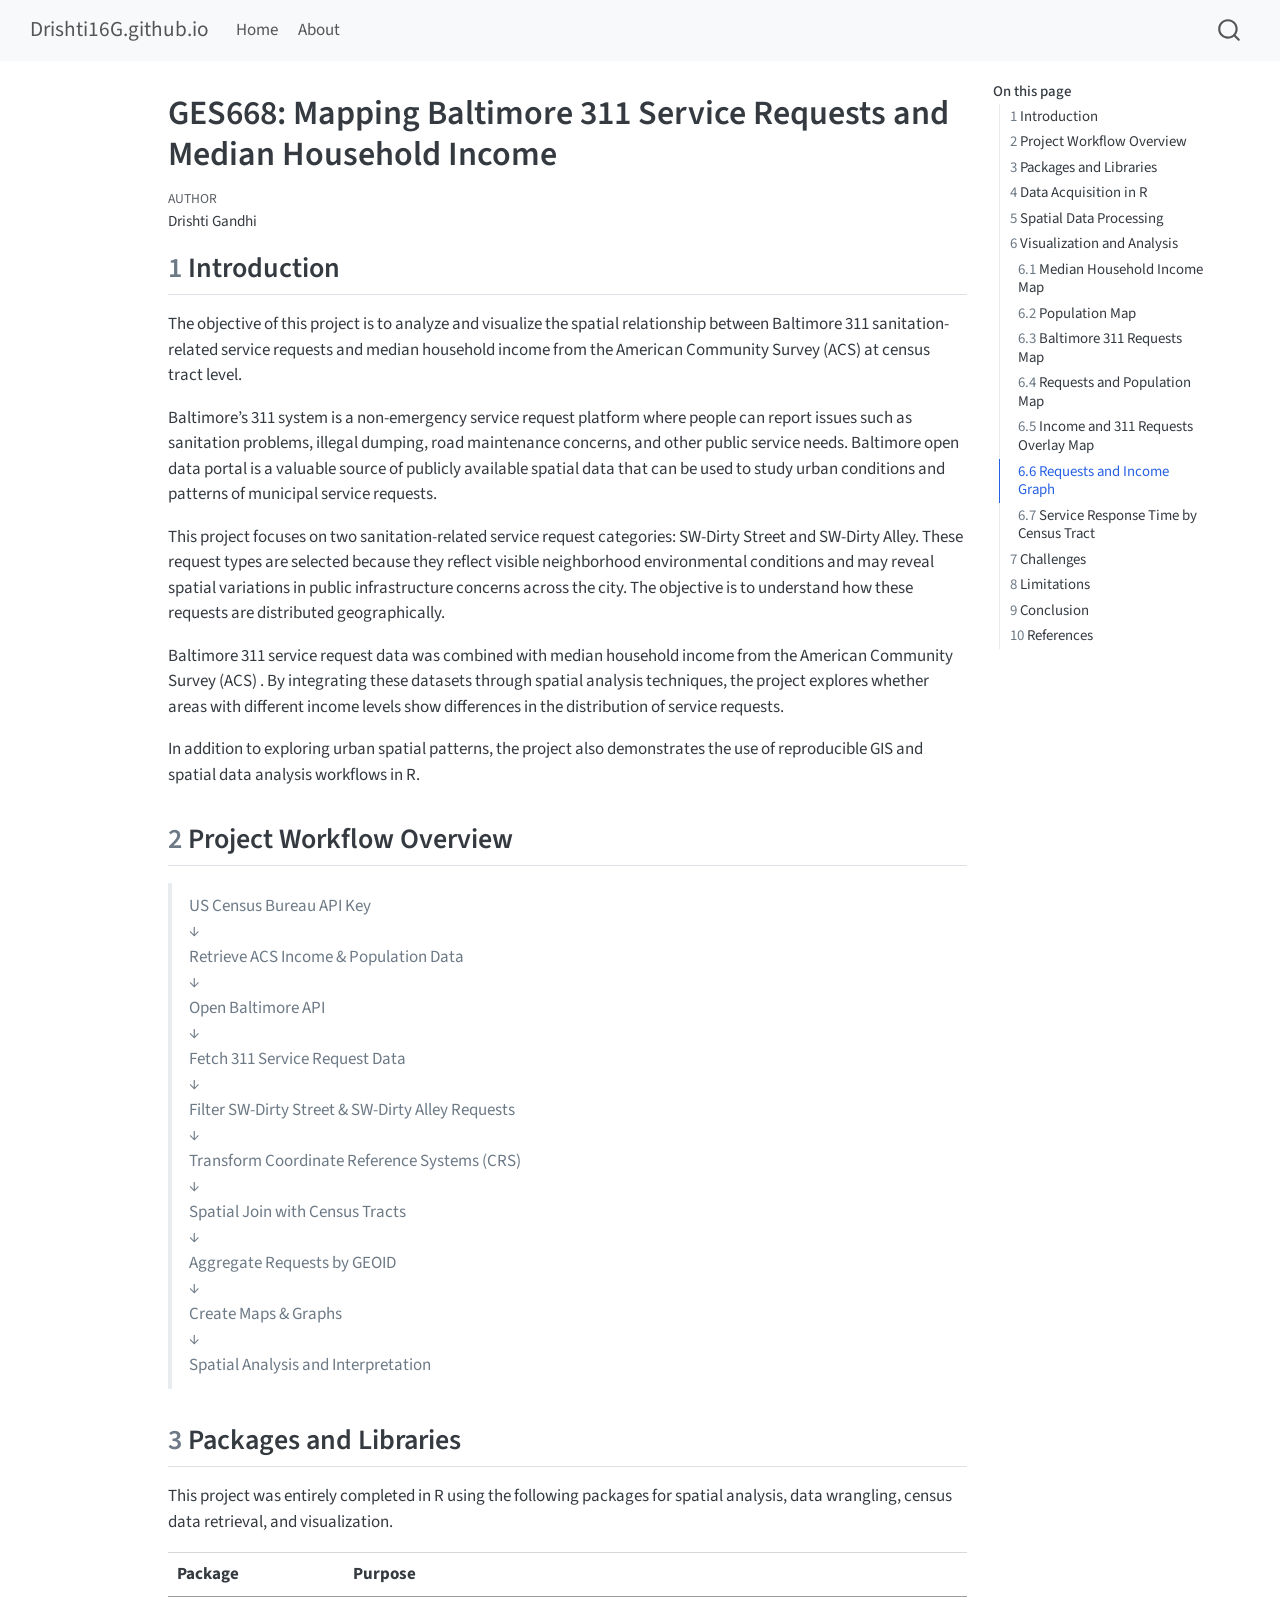
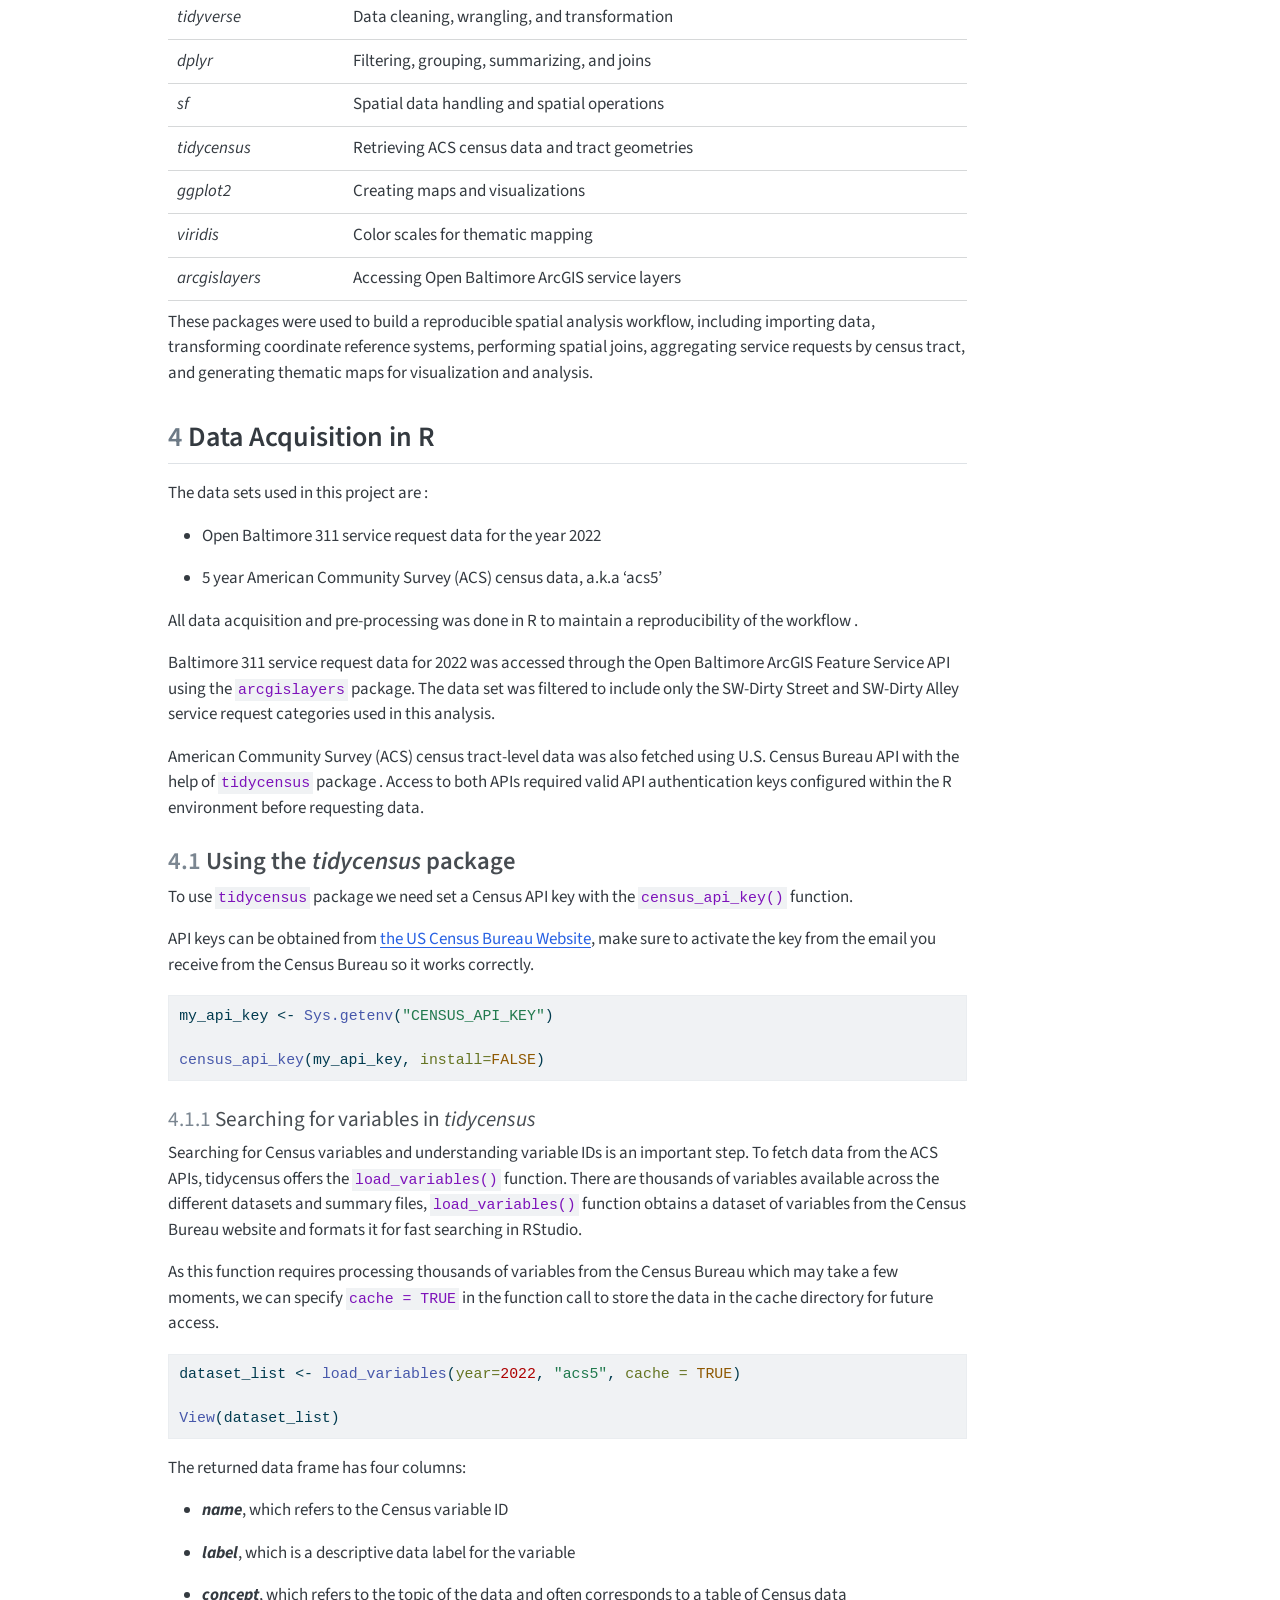
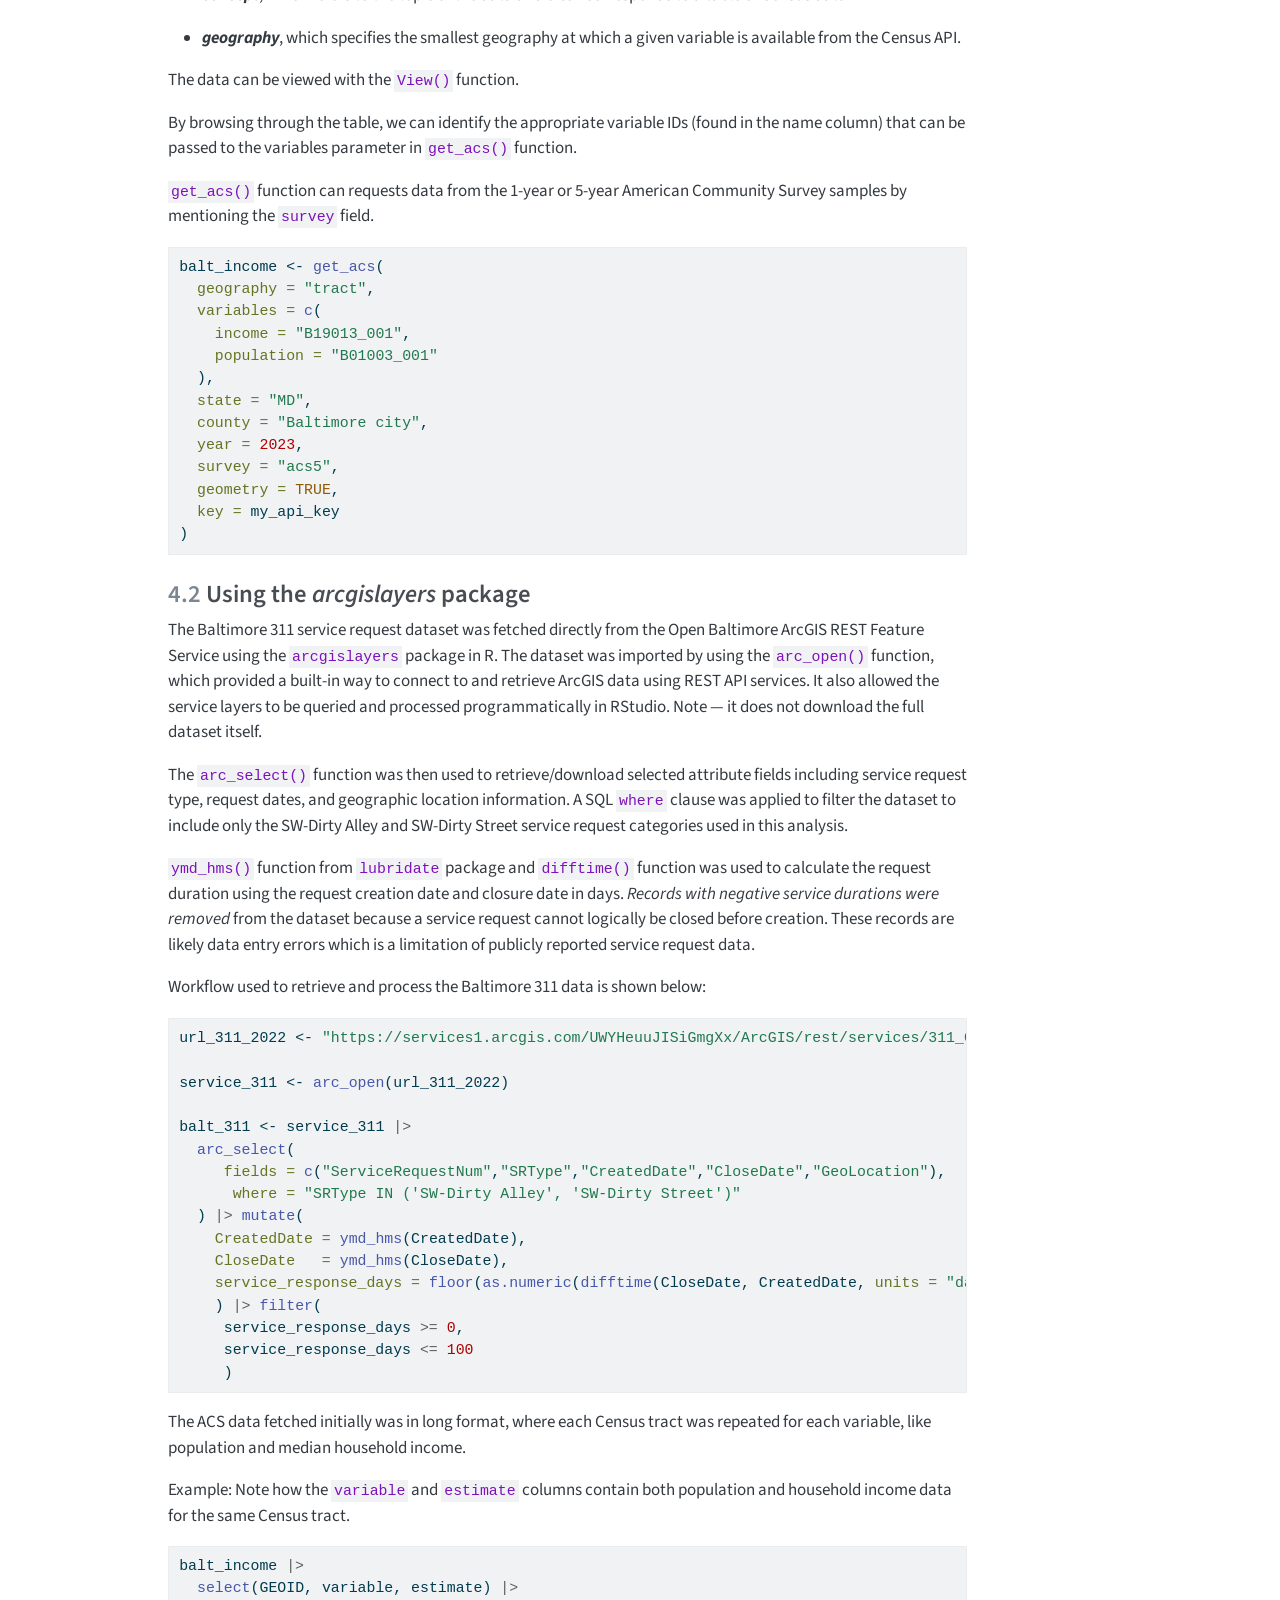
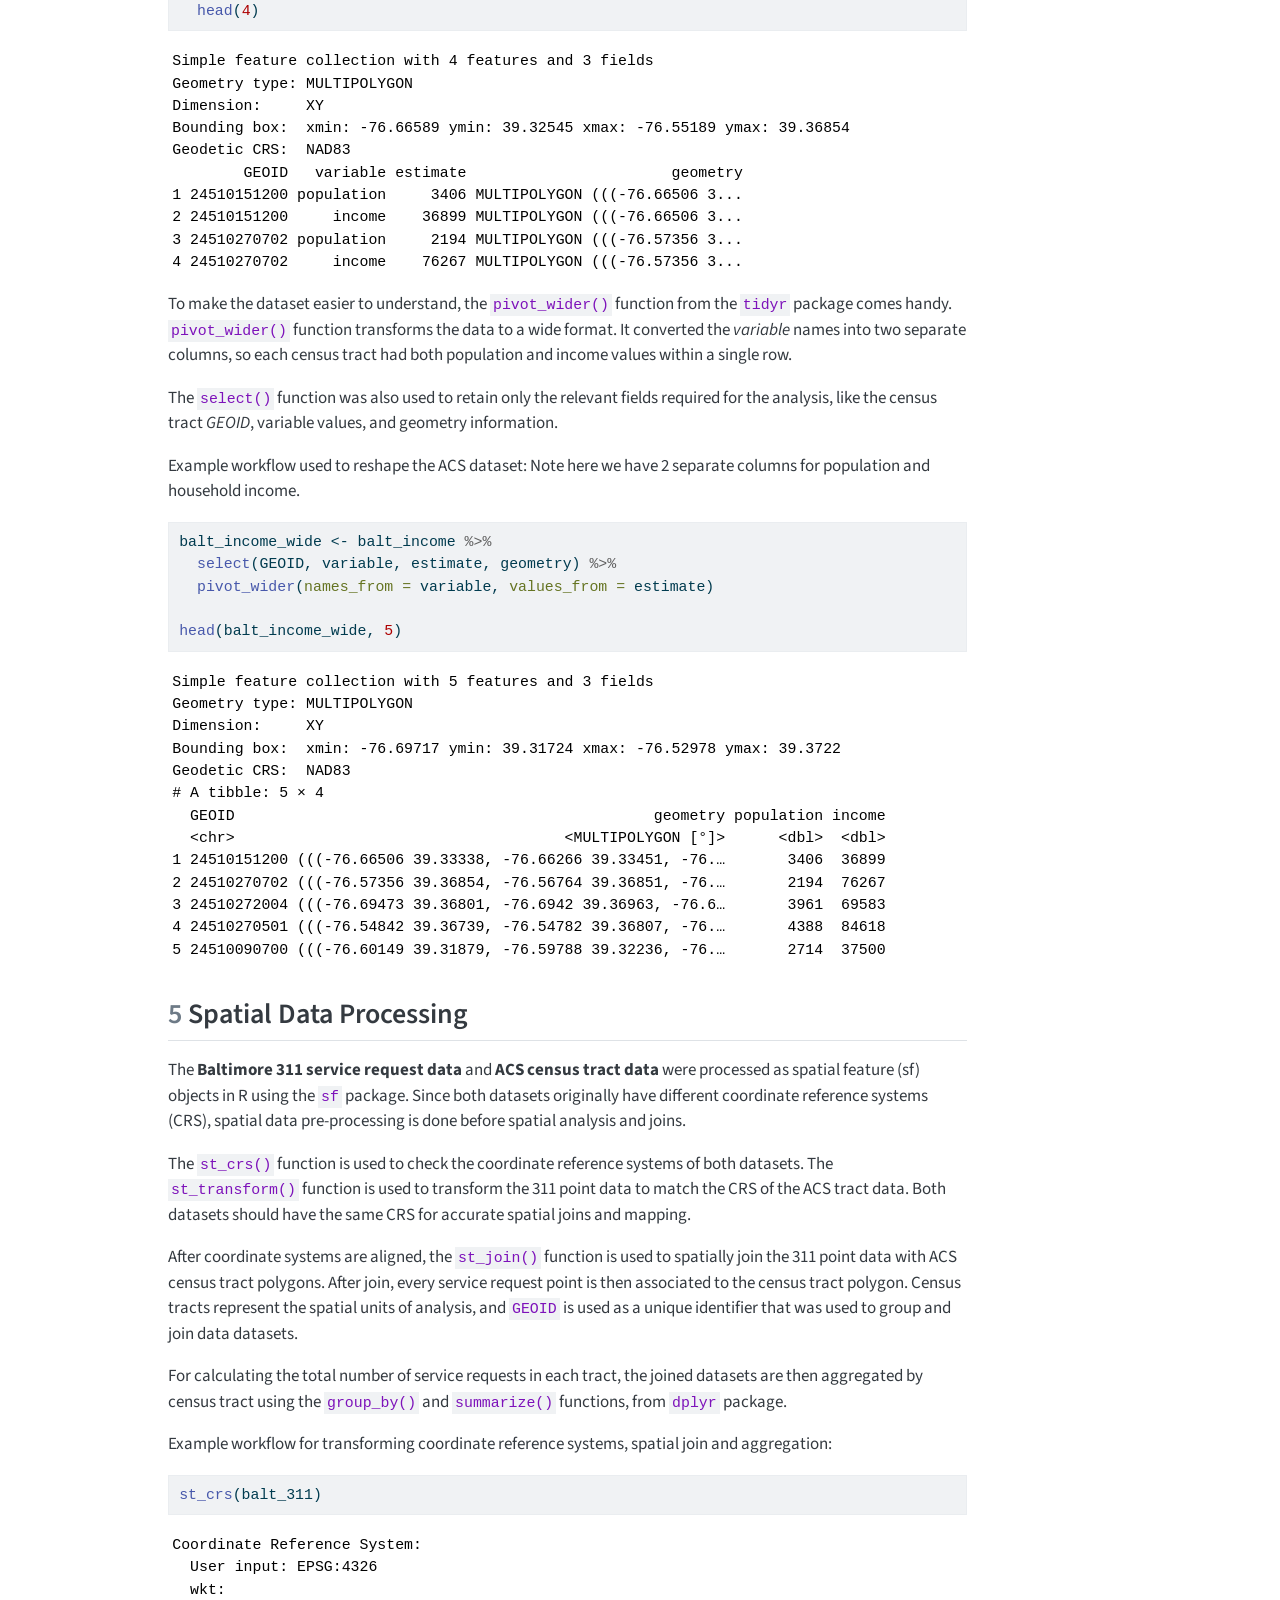
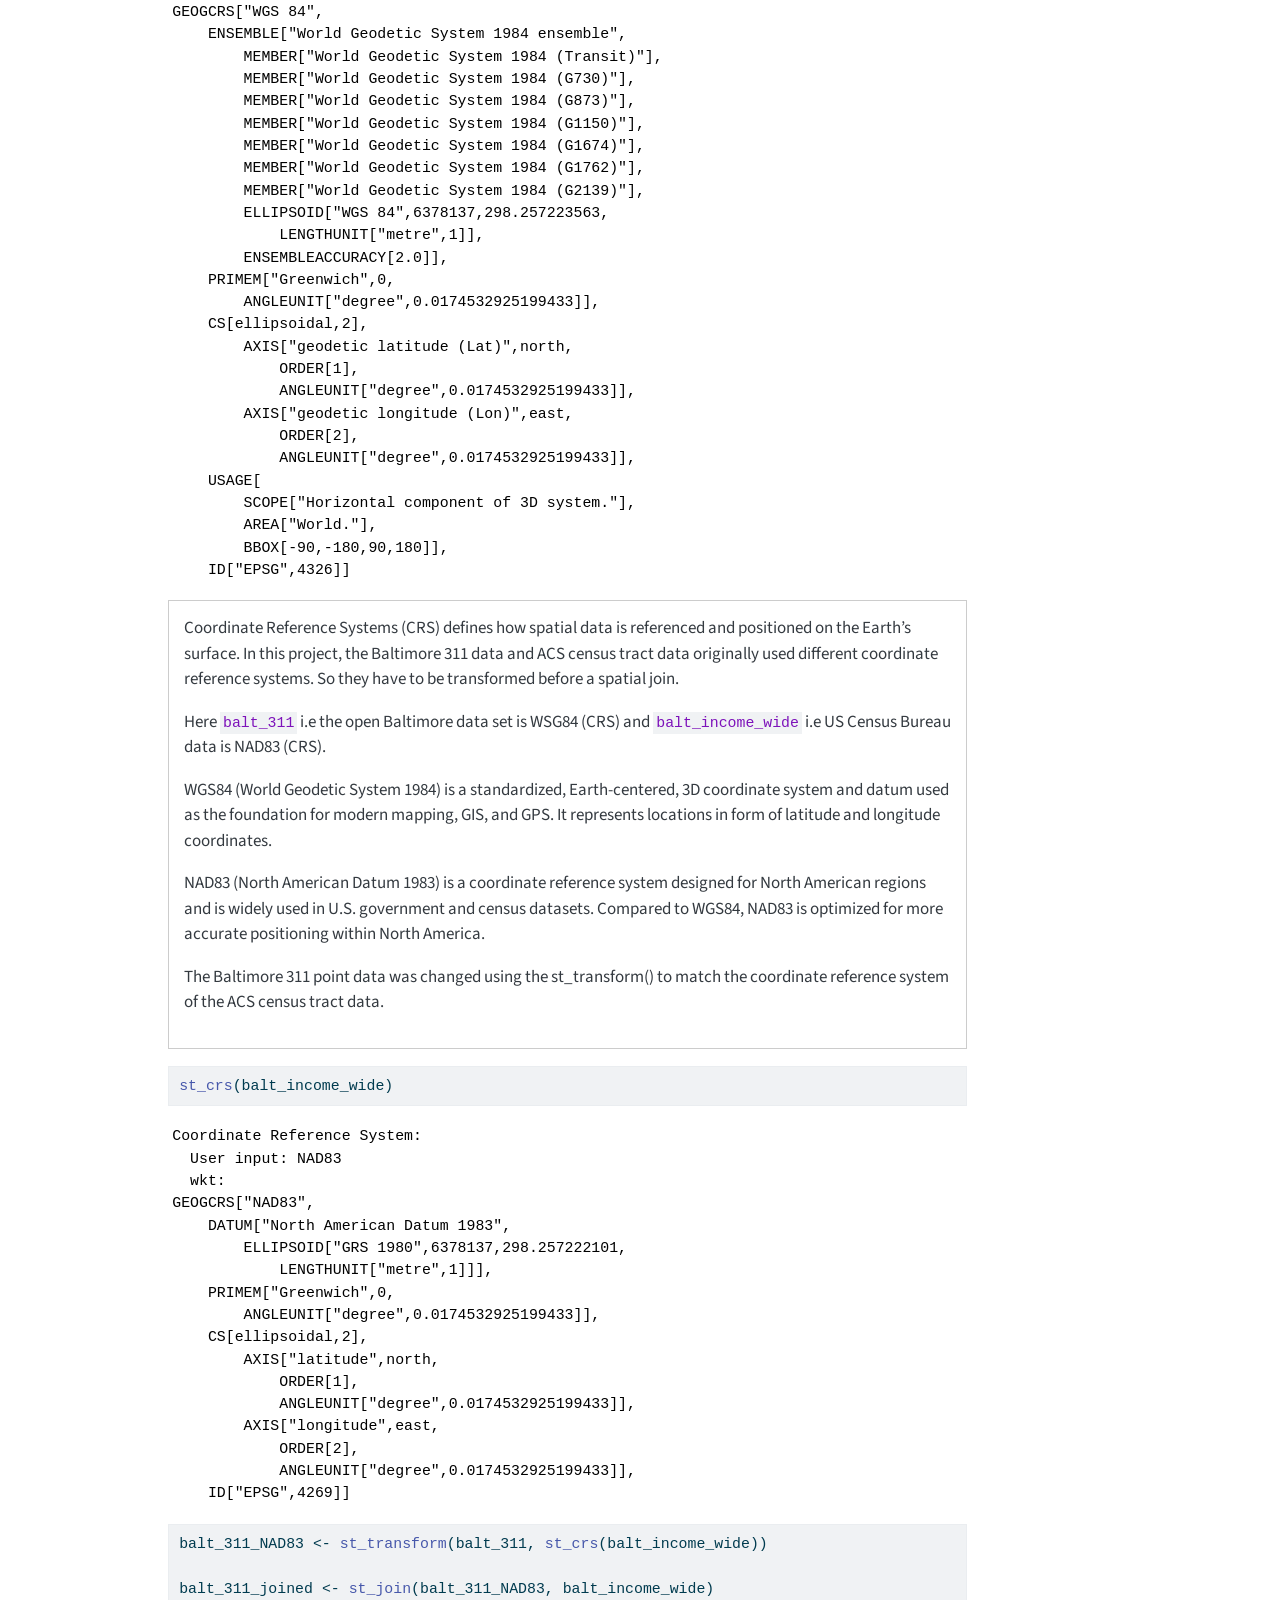
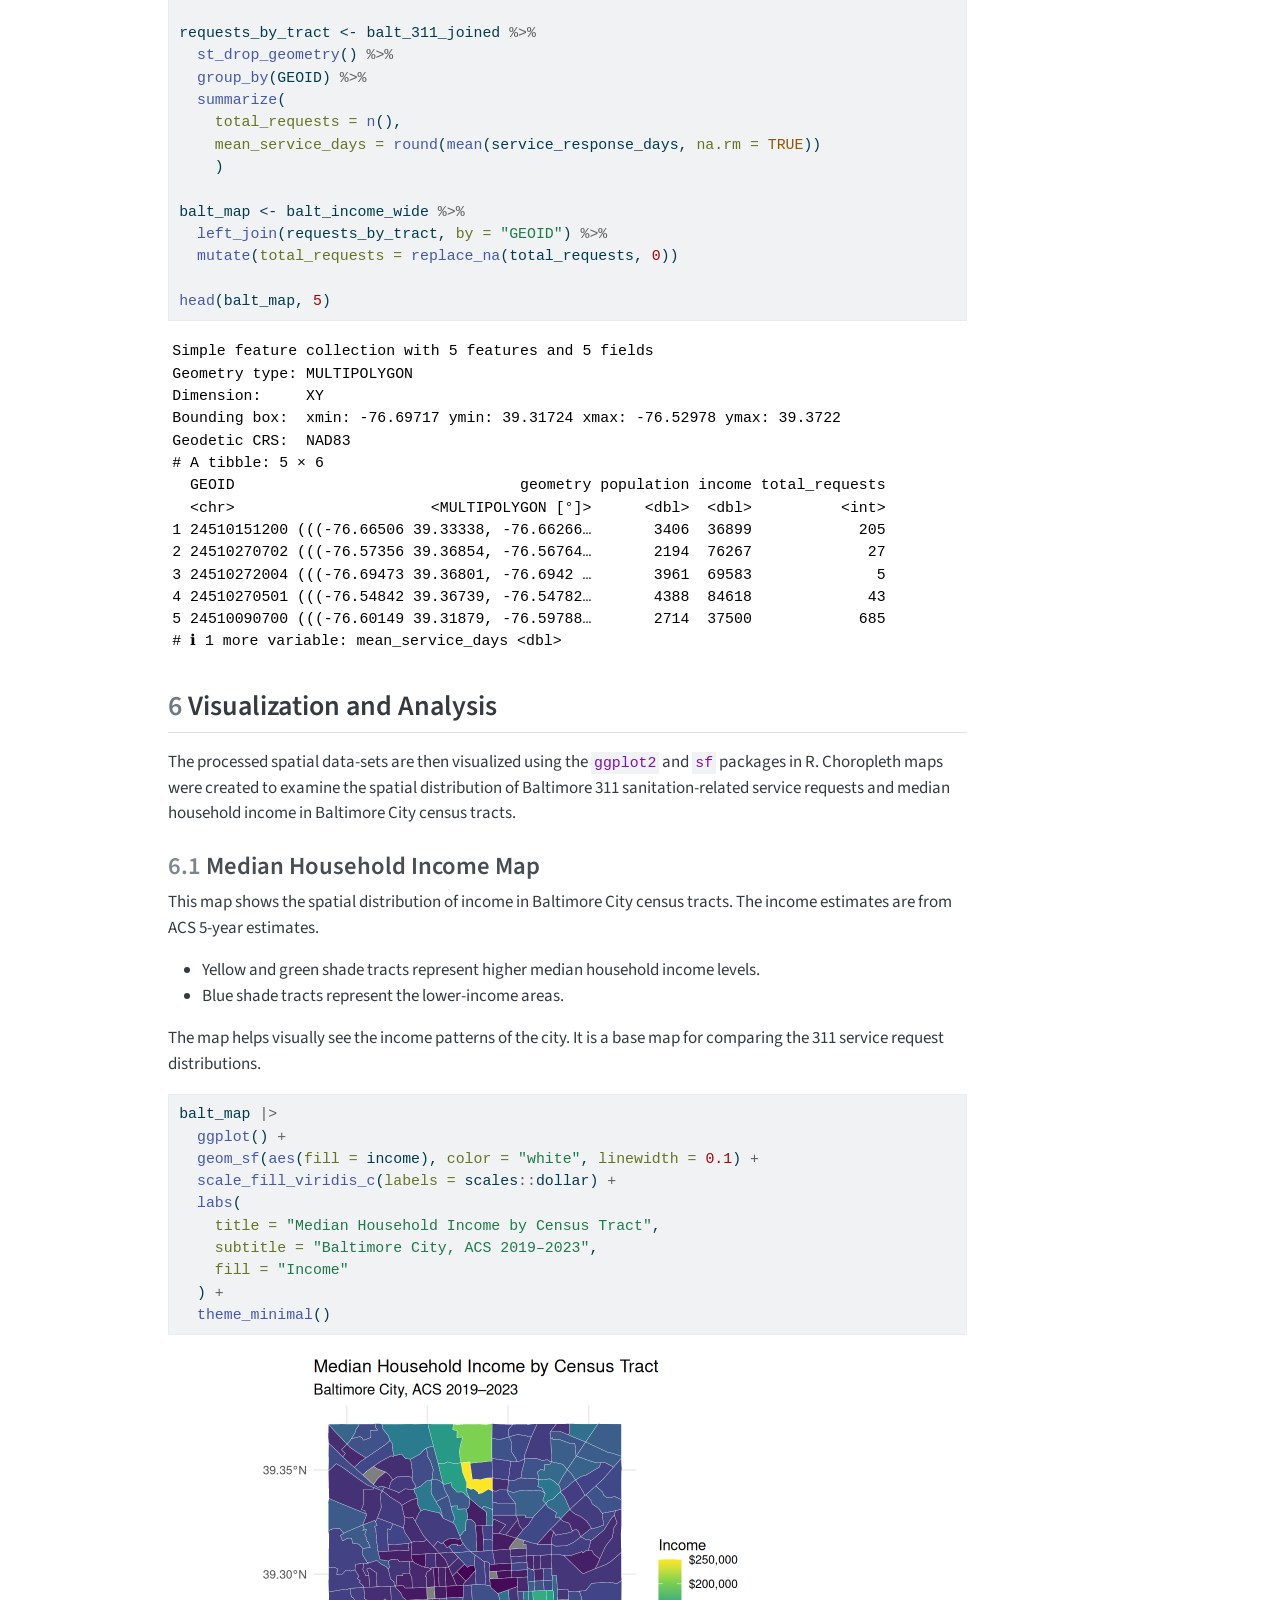
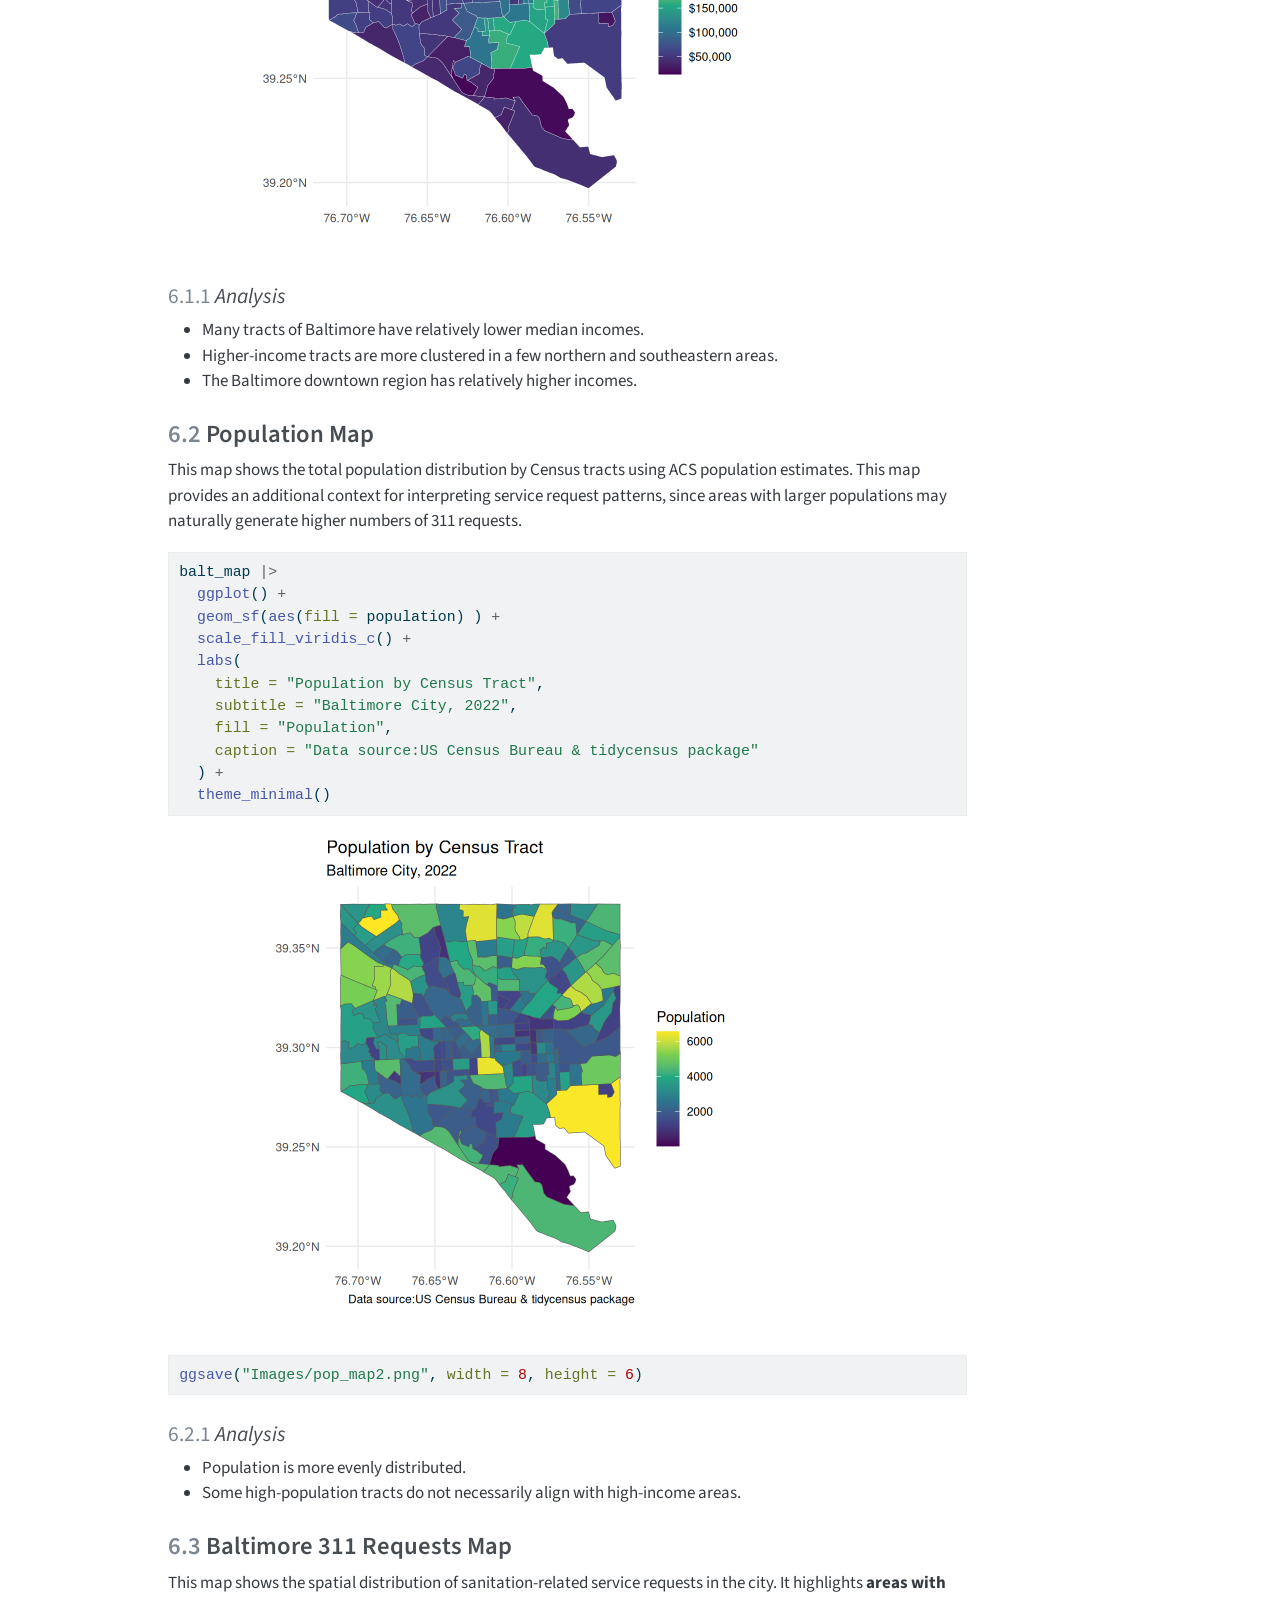
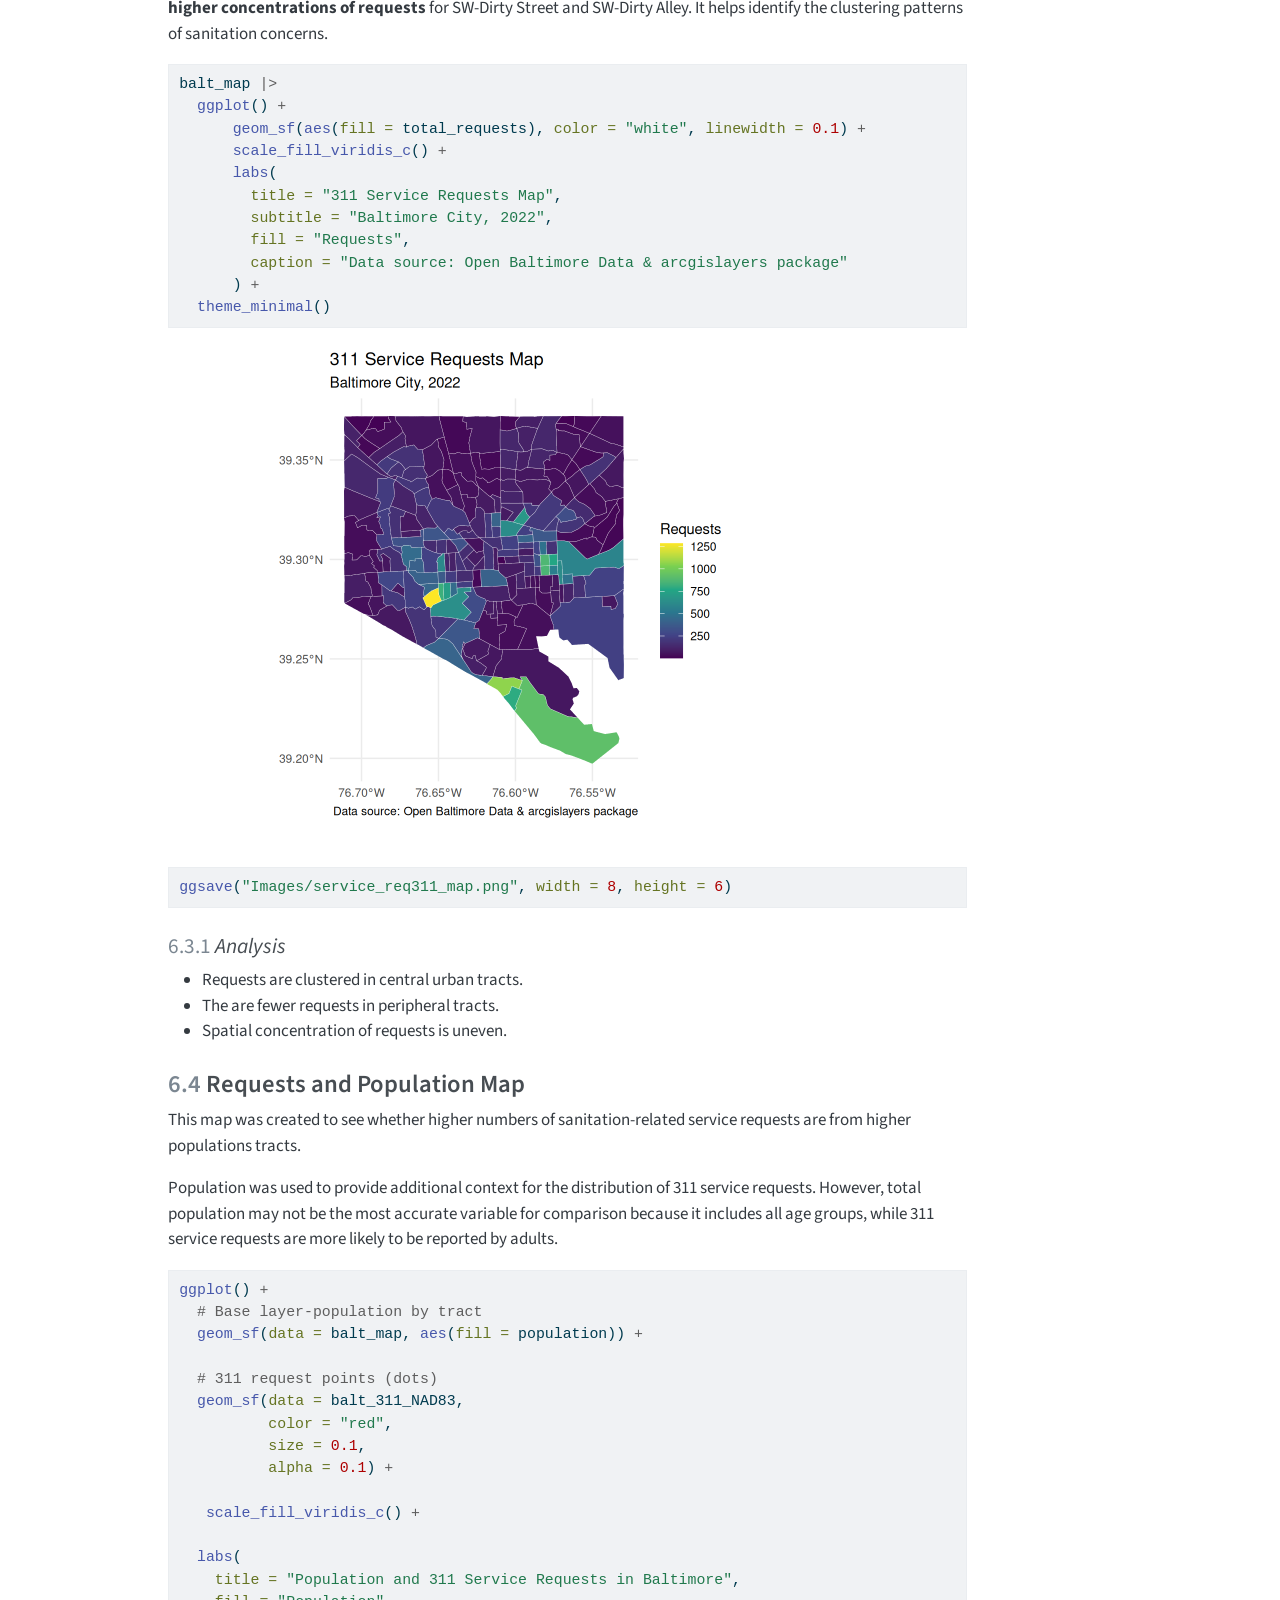
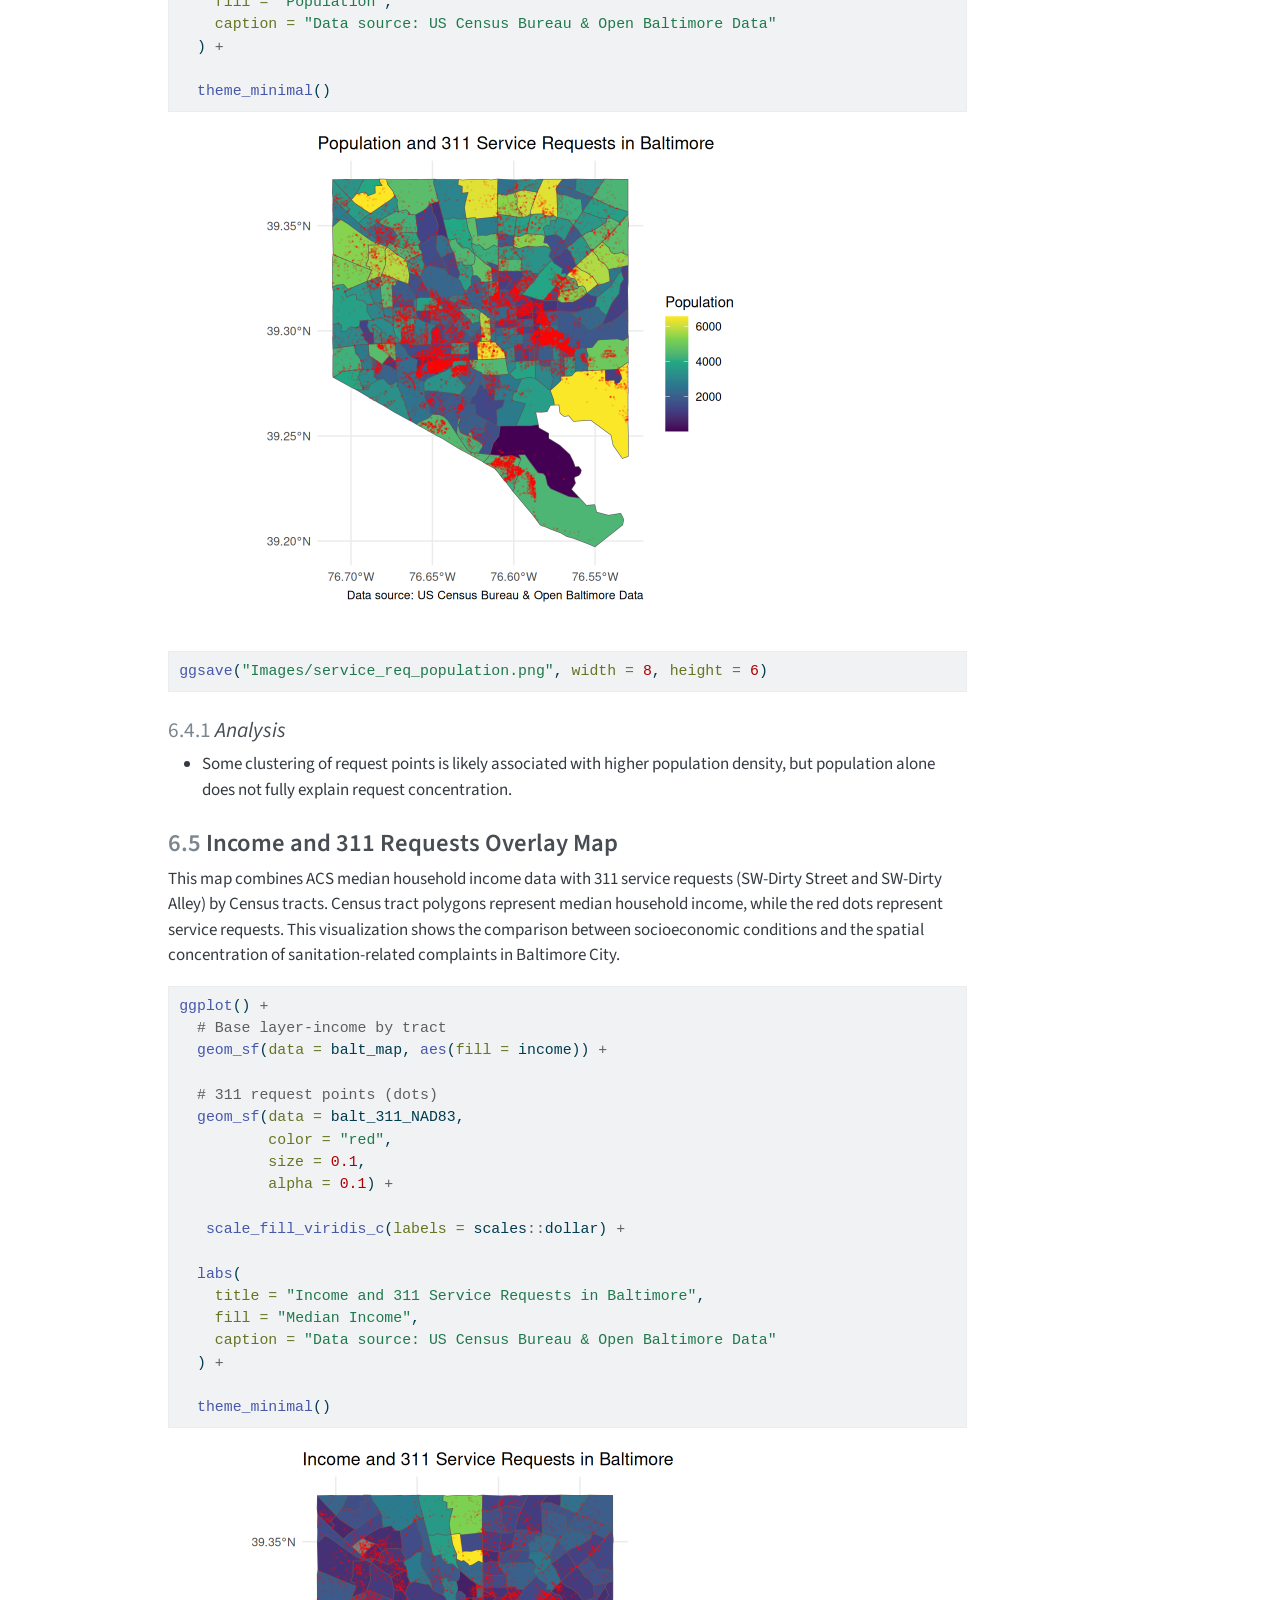
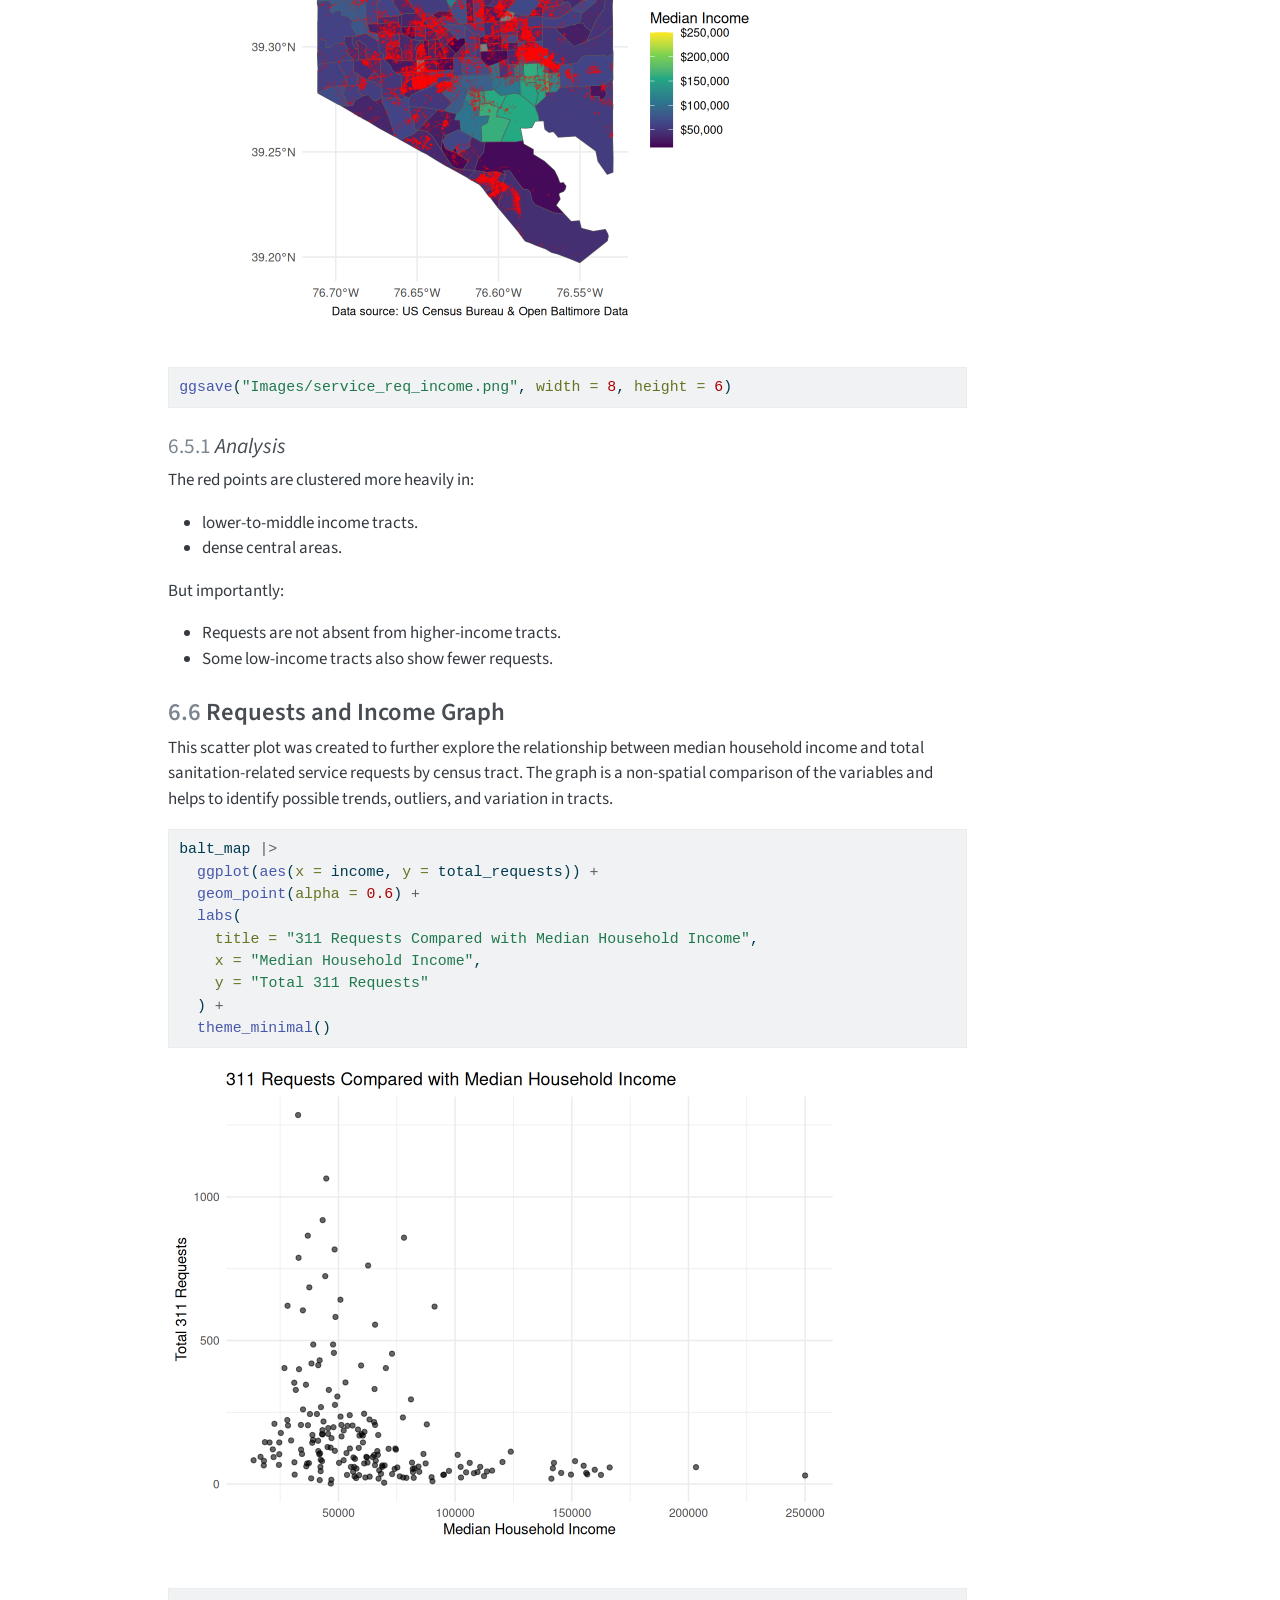
==== ges_668/index.html @ 50caa482 "Built site for gh-pages" ====
<!DOCTYPE html>
<html xmlns="http://www.w3.org/1999/xhtml" lang="en" xml:lang="en"><head>

<meta charset="utf-8">
<meta name="generator" content="quarto-1.9.37">

<meta name="viewport" content="width=device-width, initial-scale=1.0, user-scalable=yes">

<meta name="author" content="Drishti Gandhi">

<title>GES668: Mapping Baltimore 311 Service Requests and Median Household Income – Drishti16G.github.io</title>
<style>
/* Default styles provided by pandoc.
** See https://pandoc.org/MANUAL.html#variables-for-html for config info.
*/
code{white-space: pre-wrap;}
span.smallcaps{font-variant: small-caps;}
div.columns{display: flex; gap: min(4vw, 1.5em);}
div.column{flex: auto; overflow-x: auto;}
div.hanging-indent{margin-left: 1.5em; text-indent: -1.5em;}
ul.task-list{list-style: none;}
ul.task-list li input[type="checkbox"] {
  width: 0.8em;
  margin: 0 0.8em 0.2em -1em; /* quarto-specific, see https://github.com/quarto-dev/quarto-cli/issues/4556 */ 
  vertical-align: middle;
}
/* CSS for syntax highlighting */
html { -webkit-text-size-adjust: 100%; }
pre > code.sourceCode { white-space: pre; position: relative; }
pre > code.sourceCode > span { display: inline-block; line-height: 1.25; }
pre > code.sourceCode > span:empty { height: 1.2em; }
.sourceCode { overflow: visible; }
code.sourceCode > span { color: inherit; text-decoration: inherit; }
div.sourceCode { margin: 1em 0; }
pre.sourceCode { margin: 0; }
@media screen {
div.sourceCode { overflow: auto; }
}
@media print {
pre > code.sourceCode { white-space: pre-wrap; }
pre > code.sourceCode > span { text-indent: -5em; padding-left: 5em; }
}
pre.numberSource code
  { counter-reset: source-line 0; }
pre.numberSource code > span
  { position: relative; left: -4em; counter-increment: source-line; }
pre.numberSource code > span > a:first-child::before
  { content: counter(source-line);
    position: relative; left: -1em; text-align: right; vertical-align: baseline;
    border: none; display: inline-block;
    -webkit-touch-callout: none; -webkit-user-select: none;
    -khtml-user-select: none; -moz-user-select: none;
    -ms-user-select: none; user-select: none;
    padding: 0 4px; width: 4em;
  }
pre.numberSource { margin-left: 3em;  padding-left: 4px; }
div.sourceCode
  {   }
@media screen {
pre > code.sourceCode > span > a:first-child::before { text-decoration: underline; }
}
</style>


<script src="../site_libs/quarto-nav/quarto-nav.js"></script>
<script src="../site_libs/quarto-nav/headroom.min.js"></script>
<script src="../site_libs/clipboard/clipboard.min.js"></script>
<script src="../site_libs/quarto-search/autocomplete.umd.js"></script>
<script src="../site_libs/quarto-search/fuse.min.js"></script>
<script src="../site_libs/quarto-search/quarto-search.js"></script>
<meta name="quarto:offset" content="../">
<script src="../site_libs/quarto-html/quarto.js" type="module"></script>
<script src="../site_libs/quarto-html/tabsets/tabsets.js" type="module"></script>
<script src="../site_libs/quarto-html/popper.min.js"></script>
<script src="../site_libs/quarto-html/tippy.umd.min.js"></script>
<script src="../site_libs/quarto-html/anchor.min.js"></script>
<link href="../site_libs/quarto-html/tippy.css" rel="stylesheet">
<link href="../site_libs/quarto-html/quarto-syntax-highlighting-7f8f88aac4f3542376d5c11b86a4c14d.css" rel="stylesheet" id="quarto-text-highlighting-styles">
<script src="../site_libs/bootstrap/bootstrap.min.js"></script>
<link href="../site_libs/bootstrap/bootstrap-icons.css" rel="stylesheet">
<link href="../site_libs/bootstrap/bootstrap-3e7735b7b22659e5fa437aca0bb49075.min.css" rel="stylesheet" append-hash="true" id="quarto-bootstrap" data-mode="light">
<script id="quarto-search-options" type="application/json">{
  "location": "navbar",
  "copy-button": false,
  "collapse-after": 3,
  "panel-placement": "end",
  "type": "overlay",
  "limit": 50,
  "keyboard-shortcut": [
    "f",
    "/",
    "s"
  ],
  "show-item-context": false,
  "language": {
    "search-no-results-text": "No results",
    "search-matching-documents-text": "matching documents",
    "search-copy-link-title": "Copy link to search",
    "search-hide-matches-text": "Hide additional matches",
    "search-more-match-text": "more match in this document",
    "search-more-matches-text": "more matches in this document",
    "search-clear-button-title": "Clear",
    "search-text-placeholder": "",
    "search-detached-cancel-button-title": "Cancel",
    "search-submit-button-title": "Submit",
    "search-label": "Search"
  }
}</script>


<link rel="stylesheet" href="../styles.css">
</head>

<body class="nav-fixed quarto-light">

<div id="quarto-search-results"></div>
  <header id="quarto-header" class="headroom fixed-top">
    <nav class="navbar navbar-expand-lg " data-bs-theme="dark">
      <div class="navbar-container container-fluid">
      <div class="navbar-brand-container mx-auto">
    <a class="navbar-brand" href="../index.html">
    <span class="navbar-title">Drishti16G.github.io</span>
    </a>
  </div>
            <div id="quarto-search" class="" title="Search"></div>
          <button class="navbar-toggler" type="button" data-bs-toggle="collapse" data-bs-target="#navbarCollapse" aria-controls="navbarCollapse" role="menu" aria-expanded="false" aria-label="Toggle navigation" onclick="if (window.quartoToggleHeadroom) { window.quartoToggleHeadroom(); }">
  <span class="navbar-toggler-icon"></span>
</button>
          <div class="collapse navbar-collapse" id="navbarCollapse">
            <ul class="navbar-nav navbar-nav-scroll me-auto">
  <li class="nav-item">
    <a class="nav-link" href="../index.html"> 
<span class="menu-text">Home</span></a>
  </li>  
  <li class="nav-item">
    <a class="nav-link" href="../about.html"> 
<span class="menu-text">About</span></a>
  </li>  
</ul>
          </div> <!-- /navcollapse -->
            <div class="quarto-navbar-tools">
</div>
      </div> <!-- /container-fluid -->
    </nav>
</header>
<!-- content -->
<div id="quarto-content" class="quarto-container page-columns page-rows-contents page-layout-article page-navbar">
<!-- sidebar -->
<!-- margin-sidebar -->
    <div id="quarto-margin-sidebar" class="sidebar margin-sidebar">
        <nav id="TOC" role="doc-toc" class="toc-active">
    <h2 id="toc-title">On this page</h2>
   
  <ul>
  <li><a href="#introduction" id="toc-introduction" class="nav-link active" data-scroll-target="#introduction"><span class="header-section-number">1</span> Introduction</a></li>
  <li><a href="#project-workflow-overview" id="toc-project-workflow-overview" class="nav-link" data-scroll-target="#project-workflow-overview"><span class="header-section-number">2</span> Project Workflow Overview</a></li>
  <li><a href="#packages-and-libraries" id="toc-packages-and-libraries" class="nav-link" data-scroll-target="#packages-and-libraries"><span class="header-section-number">3</span> Packages and Libraries</a></li>
  <li><a href="#data-acquisition-in-r" id="toc-data-acquisition-in-r" class="nav-link" data-scroll-target="#data-acquisition-in-r"><span class="header-section-number">4</span> Data Acquisition in R</a>
  <ul class="collapse">
  <li><a href="#using-the-tidycensus-package" id="toc-using-the-tidycensus-package" class="nav-link" data-scroll-target="#using-the-tidycensus-package"><span class="header-section-number">4.1</span> Using the <em>tidycensus</em> package</a></li>
  <li><a href="#using-the-arcgislayers-package" id="toc-using-the-arcgislayers-package" class="nav-link" data-scroll-target="#using-the-arcgislayers-package"><span class="header-section-number">4.2</span> Using the <em>arcgislayers</em> package</a></li>
  </ul></li>
  <li><a href="#spatial-data-processing" id="toc-spatial-data-processing" class="nav-link" data-scroll-target="#spatial-data-processing"><span class="header-section-number">5</span> Spatial Data Processing</a></li>
  <li><a href="#visualization-and-analysis" id="toc-visualization-and-analysis" class="nav-link" data-scroll-target="#visualization-and-analysis"><span class="header-section-number">6</span> Visualization and Analysis</a>
  <ul class="collapse">
  <li><a href="#median-household-income-map" id="toc-median-household-income-map" class="nav-link" data-scroll-target="#median-household-income-map"><span class="header-section-number">6.1</span> Median Household Income Map</a></li>
  <li><a href="#population-map" id="toc-population-map" class="nav-link" data-scroll-target="#population-map"><span class="header-section-number">6.2</span> Population Map</a></li>
  <li><a href="#baltimore-311-requests-map" id="toc-baltimore-311-requests-map" class="nav-link" data-scroll-target="#baltimore-311-requests-map"><span class="header-section-number">6.3</span> Baltimore 311 Requests Map</a></li>
  <li><a href="#requests-and-population-map" id="toc-requests-and-population-map" class="nav-link" data-scroll-target="#requests-and-population-map"><span class="header-section-number">6.4</span> Requests and Population Map</a></li>
  <li><a href="#income-and-311-requests-overlay-map" id="toc-income-and-311-requests-overlay-map" class="nav-link" data-scroll-target="#income-and-311-requests-overlay-map"><span class="header-section-number">6.5</span> Income and 311 Requests Overlay Map</a></li>
  <li><a href="#requests-and-income-graph" id="toc-requests-and-income-graph" class="nav-link" data-scroll-target="#requests-and-income-graph"><span class="header-section-number">6.6</span> Requests and Income Graph</a></li>
  <li><a href="#service-response-time-by-census-tract" id="toc-service-response-time-by-census-tract" class="nav-link" data-scroll-target="#service-response-time-by-census-tract"><span class="header-section-number">6.7</span> Service Response Time by Census Tract</a></li>
  </ul></li>
  <li><a href="#challenges" id="toc-challenges" class="nav-link" data-scroll-target="#challenges"><span class="header-section-number">7</span> Challenges</a></li>
  <li><a href="#limitations" id="toc-limitations" class="nav-link" data-scroll-target="#limitations"><span class="header-section-number">8</span> Limitations</a></li>
  <li><a href="#conclusion" id="toc-conclusion" class="nav-link" data-scroll-target="#conclusion"><span class="header-section-number">9</span> Conclusion</a></li>
  <li><a href="#references" id="toc-references" class="nav-link" data-scroll-target="#references"><span class="header-section-number">10</span> References</a></li>
  </ul>
</nav>
    </div>
<!-- main -->
<main class="content" id="quarto-document-content">

<header id="title-block-header" class="quarto-title-block default">
<div class="quarto-title">
<h1 class="title">GES668: Mapping Baltimore 311 Service Requests and Median Household Income</h1>
</div>



<div class="quarto-title-meta">

    <div>
    <div class="quarto-title-meta-heading">Author</div>
    <div class="quarto-title-meta-contents">
             <p>Drishti Gandhi </p>
          </div>
  </div>
    
  
    
  </div>
  


</header>


<section id="introduction" class="level2" data-number="1">
<h2 data-number="1" class="anchored" data-anchor-id="introduction"><span class="header-section-number">1</span> Introduction</h2>
<p>The objective of this project is to analyze and visualize the spatial relationship between Baltimore 311 sanitation-related service requests and median household income from the American Community Survey (ACS) at census tract level.</p>
<p>Baltimore’s 311 system is a non-emergency service request platform where people can report issues such as sanitation problems, illegal dumping, road maintenance concerns, and other public service needs. Baltimore open data portal is a valuable source of publicly available spatial data that can be used to study urban conditions and patterns of municipal service requests.</p>
<p>This project focuses on two sanitation-related service request categories: SW-Dirty Street and SW-Dirty Alley. These request types are selected because they reflect visible neighborhood environmental conditions and may reveal spatial variations in public infrastructure concerns across the city. The objective is to understand how these requests are distributed geographically.</p>
<p>Baltimore 311 service request data was combined with median household income from the American Community Survey (ACS) . By integrating these datasets through spatial analysis techniques, the project explores whether areas with different income levels show differences in the distribution of service requests.</p>
<p>In addition to exploring urban spatial patterns, the project also demonstrates the use of reproducible GIS and spatial data analysis workflows in R.</p>
</section>
<section id="project-workflow-overview" class="level2" data-number="2">
<h2 data-number="2" class="anchored" data-anchor-id="project-workflow-overview"><span class="header-section-number">2</span> Project Workflow Overview</h2>
<blockquote class="blockquote">
<p>US Census Bureau API Key<br>
↓<br>
Retrieve ACS Income &amp; Population Data<br>
↓<br>
Open Baltimore API<br>
↓<br>
Fetch 311 Service Request Data<br>
↓<br>
Filter SW-Dirty Street &amp; SW-Dirty Alley Requests<br>
↓<br>
Transform Coordinate Reference Systems (CRS)<br>
↓<br>
Spatial Join with Census Tracts<br>
↓<br>
Aggregate Requests by GEOID<br>
↓<br>
Create Maps &amp; Graphs<br>
↓<br>
Spatial Analysis and Interpretation</p>
</blockquote>
</section>
<section id="packages-and-libraries" class="level2" data-number="3">
<h2 data-number="3" class="anchored" data-anchor-id="packages-and-libraries"><span class="header-section-number">3</span> Packages and Libraries</h2>
<p>This project was entirely completed in R using the following packages for spatial analysis, data wrangling, census data retrieval, and visualization.</p>
<table class="caption-top table">
<thead>
<tr class="header">
<th>Package</th>
<th>Purpose</th>
</tr>
</thead>
<tbody>
<tr class="odd">
<td><em>tidyverse</em></td>
<td>Data cleaning, wrangling, and transformation</td>
</tr>
<tr class="even">
<td><em>dplyr</em></td>
<td>Filtering, grouping, summarizing, and joins</td>
</tr>
<tr class="odd">
<td><em>sf</em></td>
<td>Spatial data handling and spatial operations</td>
</tr>
<tr class="even">
<td><em>tidycensus</em></td>
<td>Retrieving ACS census data and tract geometries</td>
</tr>
<tr class="odd">
<td><em>ggplot2</em></td>
<td>Creating maps and visualizations</td>
</tr>
<tr class="even">
<td><em>viridis</em></td>
<td>Color scales for thematic mapping</td>
</tr>
<tr class="odd">
<td><em>arcgislayers</em></td>
<td>Accessing Open Baltimore ArcGIS service layers</td>
</tr>
</tbody>
</table>
<p>These packages were used to build a reproducible spatial analysis workflow, including importing data, transforming coordinate reference systems, performing spatial joins, aggregating service requests by census tract, and generating thematic maps for visualization and analysis.</p>
</section>
<section id="data-acquisition-in-r" class="level2" data-number="4">
<h2 data-number="4" class="anchored" data-anchor-id="data-acquisition-in-r"><span class="header-section-number">4</span> Data Acquisition in R</h2>
<p>The data sets used in this project are :</p>
<ul>
<li><p>Open Baltimore 311 service request data for the year 2022</p></li>
<li><p>5 year American Community Survey (ACS) census data, a.k.a ‘acs5’</p></li>
</ul>
<p>All data acquisition and pre-processing was done in R to maintain a reproducibility of the workflow .</p>
<p>Baltimore 311 service request data for 2022 was accessed through the Open Baltimore ArcGIS Feature Service API using the <code>arcgislayers</code> package. The data set was filtered to include only the SW-Dirty Street and SW-Dirty Alley service request categories used in this analysis.</p>
<p>American Community Survey (ACS) census tract-level data was also fetched using U.S. Census Bureau API with the help of <code>tidycensus</code> package . Access to both APIs required valid API authentication keys configured within the R environment before requesting data.</p>
<section id="using-the-tidycensus-package" class="level3" data-number="4.1">
<h3 data-number="4.1" class="anchored" data-anchor-id="using-the-tidycensus-package"><span class="header-section-number">4.1</span> Using the <em>tidycensus</em> package</h3>
<p>To use <code>tidycensus</code> package we need set a Census API key with the <code>census_api_key()</code> function.</p>
<p>API keys can be obtained from <a href="https://api.census.gov/data/key_signup.html">the US Census Bureau Website</a>, make sure to activate the key from the email you receive from the Census Bureau so it works correctly.</p>
<div class="cell">
<div class="code-copy-outer-scaffold"><div class="sourceCode cell-code" id="cb1"><pre class="sourceCode r code-with-copy"><code class="sourceCode r"><span id="cb1-1"><a href="#cb1-1" aria-hidden="true" tabindex="-1"></a>my_api_key <span class="ot">&lt;-</span> <span class="fu">Sys.getenv</span>(<span class="st">"CENSUS_API_KEY"</span>)</span>
<span id="cb1-2"><a href="#cb1-2" aria-hidden="true" tabindex="-1"></a></span>
<span id="cb1-3"><a href="#cb1-3" aria-hidden="true" tabindex="-1"></a><span class="fu">census_api_key</span>(my_api_key, <span class="at">install=</span><span class="cn">FALSE</span>)</span></code></pre></div><button title="Copy to Clipboard" class="code-copy-button"><i class="bi"></i></button></div>
</div>
<section id="searching-for-variables-in-tidycensus" class="level4" data-number="4.1.1">
<h4 data-number="4.1.1" class="anchored" data-anchor-id="searching-for-variables-in-tidycensus"><span class="header-section-number">4.1.1</span> Searching for variables in <em>tidycensus</em></h4>
<p>Searching for Census variables and understanding variable IDs is an important step. To fetch data from the ACS APIs, tidycensus offers the <code>load_variables()</code> function. There are thousands of variables available across the different datasets and summary files, <code>load_variables()</code> function obtains a dataset of variables from the Census Bureau website and formats it for fast searching in RStudio.</p>
<p>As this function requires processing thousands of variables from the Census Bureau which may take a few moments, we can specify <code>cache = TRUE</code> in the function call to store the data in the cache directory for future access.</p>
<div class="cell">
<div class="code-copy-outer-scaffold"><div class="sourceCode cell-code" id="cb2"><pre class="sourceCode r code-with-copy"><code class="sourceCode r"><span id="cb2-1"><a href="#cb2-1" aria-hidden="true" tabindex="-1"></a>dataset_list <span class="ot">&lt;-</span> <span class="fu">load_variables</span>(<span class="at">year=</span><span class="dv">2022</span>, <span class="st">"acs5"</span>, <span class="at">cache =</span> <span class="cn">TRUE</span>)</span>
<span id="cb2-2"><a href="#cb2-2" aria-hidden="true" tabindex="-1"></a></span>
<span id="cb2-3"><a href="#cb2-3" aria-hidden="true" tabindex="-1"></a><span class="fu">View</span>(dataset_list)</span></code></pre></div><button title="Copy to Clipboard" class="code-copy-button"><i class="bi"></i></button></div>
</div>
<p>The returned data frame has four columns:</p>
<ul>
<li><p><strong><em>name</em></strong>, which refers to the Census variable ID</p></li>
<li><p><strong><em>label</em></strong>, which is a descriptive data label for the variable</p></li>
<li><p><strong><em>concept</em></strong>, which refers to the topic of the data and often corresponds to a table of Census data</p></li>
<li><p><strong><em>geography</em></strong>, which specifies the smallest geography at which a given variable is available from the Census API.</p></li>
</ul>
<p>The data can be viewed with the <code>View()</code> function.</p>
<p>By browsing through the table, we can identify the appropriate variable IDs (found in the name column) that can be passed to the variables parameter in <code>get_acs()</code> function.</p>
<p><code>get_acs()</code> function can requests data from the 1-year or 5-year American Community Survey samples by mentioning the <code>survey</code> field.</p>
<div class="cell">
<div class="code-copy-outer-scaffold"><div class="sourceCode cell-code" id="cb3"><pre class="sourceCode r code-with-copy"><code class="sourceCode r"><span id="cb3-1"><a href="#cb3-1" aria-hidden="true" tabindex="-1"></a>balt_income <span class="ot">&lt;-</span> <span class="fu">get_acs</span>(</span>
<span id="cb3-2"><a href="#cb3-2" aria-hidden="true" tabindex="-1"></a>  <span class="at">geography =</span> <span class="st">"tract"</span>,</span>
<span id="cb3-3"><a href="#cb3-3" aria-hidden="true" tabindex="-1"></a>  <span class="at">variables =</span> <span class="fu">c</span>(</span>
<span id="cb3-4"><a href="#cb3-4" aria-hidden="true" tabindex="-1"></a>    <span class="at">income =</span> <span class="st">"B19013_001"</span>,</span>
<span id="cb3-5"><a href="#cb3-5" aria-hidden="true" tabindex="-1"></a>    <span class="at">population =</span> <span class="st">"B01003_001"</span></span>
<span id="cb3-6"><a href="#cb3-6" aria-hidden="true" tabindex="-1"></a>  ),</span>
<span id="cb3-7"><a href="#cb3-7" aria-hidden="true" tabindex="-1"></a>  <span class="at">state =</span> <span class="st">"MD"</span>,</span>
<span id="cb3-8"><a href="#cb3-8" aria-hidden="true" tabindex="-1"></a>  <span class="at">county =</span> <span class="st">"Baltimore city"</span>,</span>
<span id="cb3-9"><a href="#cb3-9" aria-hidden="true" tabindex="-1"></a>  <span class="at">year =</span> <span class="dv">2023</span>,</span>
<span id="cb3-10"><a href="#cb3-10" aria-hidden="true" tabindex="-1"></a>  <span class="at">survey =</span> <span class="st">"acs5"</span>,</span>
<span id="cb3-11"><a href="#cb3-11" aria-hidden="true" tabindex="-1"></a>  <span class="at">geometry =</span> <span class="cn">TRUE</span>,</span>
<span id="cb3-12"><a href="#cb3-12" aria-hidden="true" tabindex="-1"></a>  <span class="at">key =</span> my_api_key</span>
<span id="cb3-13"><a href="#cb3-13" aria-hidden="true" tabindex="-1"></a>)</span></code></pre></div><button title="Copy to Clipboard" class="code-copy-button"><i class="bi"></i></button></div>
</div>
</section>
</section>
<section id="using-the-arcgislayers-package" class="level3" data-number="4.2">
<h3 data-number="4.2" class="anchored" data-anchor-id="using-the-arcgislayers-package"><span class="header-section-number">4.2</span> Using the <em>arcgislayers</em> package</h3>
<p>The Baltimore 311 service request dataset was fetched directly from the Open Baltimore ArcGIS REST Feature Service using the <code>arcgislayers</code> package in R. The dataset was imported by using the <code>arc_open()</code> function, which provided a built-in way to connect to and retrieve ArcGIS data using REST API services. It also allowed the service layers to be queried and processed programmatically in RStudio. Note — it does not download the full dataset itself.</p>
<p>The <code>arc_select()</code> function was then used to retrieve/download selected attribute fields including service request type, request dates, and geographic location information. A SQL <code>where</code> clause was applied to filter the dataset to include only the SW-Dirty Alley and SW-Dirty Street service request categories used in this analysis.</p>
<p><code>ymd_hms()</code> function from <code>lubridate</code> package and <code>difftime()</code> function was used to calculate the request duration using the request creation date and closure date in days. <em>Records with negative service durations were removed</em> from the dataset because a service request cannot logically be closed before creation. These records are likely data entry errors which is a limitation of publicly reported service request data.</p>
<p>Workflow used to retrieve and process the Baltimore 311 data is shown below:</p>
<div class="cell">
<div class="code-copy-outer-scaffold"><div class="sourceCode cell-code" id="cb4"><pre class="sourceCode r code-with-copy"><code class="sourceCode r"><span id="cb4-1"><a href="#cb4-1" aria-hidden="true" tabindex="-1"></a>url_311_2022 <span class="ot">&lt;-</span> <span class="st">"https://services1.arcgis.com/UWYHeuuJISiGmgXx/ArcGIS/rest/services/311_Customer_Service_Requests_Yearly/FeatureServer/0"</span></span>
<span id="cb4-2"><a href="#cb4-2" aria-hidden="true" tabindex="-1"></a></span>
<span id="cb4-3"><a href="#cb4-3" aria-hidden="true" tabindex="-1"></a>service_311 <span class="ot">&lt;-</span> <span class="fu">arc_open</span>(url_311_2022) </span>
<span id="cb4-4"><a href="#cb4-4" aria-hidden="true" tabindex="-1"></a></span>
<span id="cb4-5"><a href="#cb4-5" aria-hidden="true" tabindex="-1"></a>balt_311 <span class="ot">&lt;-</span> service_311 <span class="sc">|&gt;</span> </span>
<span id="cb4-6"><a href="#cb4-6" aria-hidden="true" tabindex="-1"></a>  <span class="fu">arc_select</span>(</span>
<span id="cb4-7"><a href="#cb4-7" aria-hidden="true" tabindex="-1"></a>     <span class="at">fields =</span> <span class="fu">c</span>(<span class="st">"ServiceRequestNum"</span>,<span class="st">"SRType"</span>,<span class="st">"CreatedDate"</span>,<span class="st">"CloseDate"</span>,<span class="st">"GeoLocation"</span>),</span>
<span id="cb4-8"><a href="#cb4-8" aria-hidden="true" tabindex="-1"></a>      <span class="at">where =</span> <span class="st">"SRType IN ('SW-Dirty Alley', 'SW-Dirty Street')"</span></span>
<span id="cb4-9"><a href="#cb4-9" aria-hidden="true" tabindex="-1"></a>  ) <span class="sc">|&gt;</span> <span class="fu">mutate</span>(</span>
<span id="cb4-10"><a href="#cb4-10" aria-hidden="true" tabindex="-1"></a>    <span class="at">CreatedDate =</span> <span class="fu">ymd_hms</span>(CreatedDate),</span>
<span id="cb4-11"><a href="#cb4-11" aria-hidden="true" tabindex="-1"></a>    <span class="at">CloseDate   =</span> <span class="fu">ymd_hms</span>(CloseDate),</span>
<span id="cb4-12"><a href="#cb4-12" aria-hidden="true" tabindex="-1"></a>    <span class="at">service_response_days =</span> <span class="fu">floor</span>(<span class="fu">as.numeric</span>(<span class="fu">difftime</span>(CloseDate, CreatedDate, <span class="at">units =</span> <span class="st">"days"</span>)))</span>
<span id="cb4-13"><a href="#cb4-13" aria-hidden="true" tabindex="-1"></a>    ) <span class="sc">|&gt;</span> <span class="fu">filter</span>(</span>
<span id="cb4-14"><a href="#cb4-14" aria-hidden="true" tabindex="-1"></a>     service_response_days <span class="sc">&gt;=</span> <span class="dv">0</span>,</span>
<span id="cb4-15"><a href="#cb4-15" aria-hidden="true" tabindex="-1"></a>     service_response_days <span class="sc">&lt;=</span> <span class="dv">100</span></span>
<span id="cb4-16"><a href="#cb4-16" aria-hidden="true" tabindex="-1"></a>     )</span></code></pre></div><button title="Copy to Clipboard" class="code-copy-button"><i class="bi"></i></button></div>
</div>
<p>The ACS data fetched initially was in long format, where each Census tract was repeated for each variable, like population and median household income.</p>
<p>Example: Note how the <code>variable</code> and <code>estimate</code> columns contain both population and household income data for the same Census tract.</p>
<div class="cell">
<div class="code-copy-outer-scaffold"><div class="sourceCode cell-code" id="cb5"><pre class="sourceCode r code-with-copy"><code class="sourceCode r"><span id="cb5-1"><a href="#cb5-1" aria-hidden="true" tabindex="-1"></a>balt_income <span class="sc">|&gt;</span> </span>
<span id="cb5-2"><a href="#cb5-2" aria-hidden="true" tabindex="-1"></a>  <span class="fu">select</span>(GEOID, variable, estimate) <span class="sc">|&gt;</span> </span>
<span id="cb5-3"><a href="#cb5-3" aria-hidden="true" tabindex="-1"></a>  <span class="fu">head</span>(<span class="dv">4</span>)</span></code></pre></div><button title="Copy to Clipboard" class="code-copy-button"><i class="bi"></i></button></div>
<div class="cell-output cell-output-stdout">
<pre><code>Simple feature collection with 4 features and 3 fields
Geometry type: MULTIPOLYGON
Dimension:     XY
Bounding box:  xmin: -76.66589 ymin: 39.32545 xmax: -76.55189 ymax: 39.36854
Geodetic CRS:  NAD83
        GEOID   variable estimate                       geometry
1 24510151200 population     3406 MULTIPOLYGON (((-76.66506 3...
2 24510151200     income    36899 MULTIPOLYGON (((-76.66506 3...
3 24510270702 population     2194 MULTIPOLYGON (((-76.57356 3...
4 24510270702     income    76267 MULTIPOLYGON (((-76.57356 3...</code></pre>
</div>
</div>
<p>To make the dataset easier to understand, the <code>pivot_wider()</code> function from the <code>tidyr</code> package comes handy. <code>pivot_wider()</code> function transforms the data to a wide format. It converted the <em>variable</em> names into two separate columns, so each census tract had both population and income values within a single row.</p>
<p>The <code>select()</code> function was also used to retain only the relevant fields required for the analysis, like the census tract <em>GEOID</em>, variable values, and geometry information.</p>
<p>Example workflow used to reshape the ACS dataset: Note here we have 2 separate columns for population and household income.</p>
<div class="cell">
<div class="code-copy-outer-scaffold"><div class="sourceCode cell-code" id="cb7"><pre class="sourceCode r code-with-copy"><code class="sourceCode r"><span id="cb7-1"><a href="#cb7-1" aria-hidden="true" tabindex="-1"></a>balt_income_wide <span class="ot">&lt;-</span> balt_income <span class="sc">%&gt;%</span></span>
<span id="cb7-2"><a href="#cb7-2" aria-hidden="true" tabindex="-1"></a>  <span class="fu">select</span>(GEOID, variable, estimate, geometry) <span class="sc">%&gt;%</span></span>
<span id="cb7-3"><a href="#cb7-3" aria-hidden="true" tabindex="-1"></a>  <span class="fu">pivot_wider</span>(<span class="at">names_from =</span> variable, <span class="at">values_from =</span> estimate)</span>
<span id="cb7-4"><a href="#cb7-4" aria-hidden="true" tabindex="-1"></a></span>
<span id="cb7-5"><a href="#cb7-5" aria-hidden="true" tabindex="-1"></a><span class="fu">head</span>(balt_income_wide, <span class="dv">5</span>)</span></code></pre></div><button title="Copy to Clipboard" class="code-copy-button"><i class="bi"></i></button></div>
<div class="cell-output cell-output-stdout">
<pre><code>Simple feature collection with 5 features and 3 fields
Geometry type: MULTIPOLYGON
Dimension:     XY
Bounding box:  xmin: -76.69717 ymin: 39.31724 xmax: -76.52978 ymax: 39.3722
Geodetic CRS:  NAD83
# A tibble: 5 × 4
  GEOID                                               geometry population income
  &lt;chr&gt;                                     &lt;MULTIPOLYGON [°]&gt;      &lt;dbl&gt;  &lt;dbl&gt;
1 24510151200 (((-76.66506 39.33338, -76.66266 39.33451, -76.…       3406  36899
2 24510270702 (((-76.57356 39.36854, -76.56764 39.36851, -76.…       2194  76267
3 24510272004 (((-76.69473 39.36801, -76.6942 39.36963, -76.6…       3961  69583
4 24510270501 (((-76.54842 39.36739, -76.54782 39.36807, -76.…       4388  84618
5 24510090700 (((-76.60149 39.31879, -76.59788 39.32236, -76.…       2714  37500</code></pre>
</div>
</div>
</section>
</section>
<section id="spatial-data-processing" class="level2" data-number="5">
<h2 data-number="5" class="anchored" data-anchor-id="spatial-data-processing"><span class="header-section-number">5</span> Spatial Data Processing</h2>
<p>The <strong>Baltimore 311 service request data</strong> and <strong>ACS census tract data</strong> were processed as spatial feature (sf) objects in R using the <code>sf</code> package. Since both datasets originally have different coordinate reference systems (CRS), spatial data pre-processing is done before spatial analysis and joins.</p>
<p>The <code>st_crs()</code> function is used to check the coordinate reference systems of both datasets. The <code>st_transform()</code> function is used to transform the 311 point data to match the CRS of the ACS tract data. Both datasets should have the same CRS for accurate spatial joins and mapping.</p>
<p>After coordinate systems are aligned, the <code>st_join()</code> function is used to spatially join the 311 point data with ACS census tract polygons. After join, every service request point is then associated to the census tract polygon. Census tracts represent the spatial units of analysis, and <code>GEOID</code> is used as a unique identifier that was used to group and join data datasets.</p>
<p>For calculating the total number of service requests in each tract, the joined datasets are then aggregated by census tract using the <code>group_by()</code> and <code>summarize()</code> functions, from <code>dplyr</code> package.</p>
<p>Example workflow for transforming coordinate reference systems, spatial join and aggregation:</p>
<div class="cell">
<div class="code-copy-outer-scaffold"><div class="sourceCode cell-code" id="cb9"><pre class="sourceCode r code-with-copy"><code class="sourceCode r"><span id="cb9-1"><a href="#cb9-1" aria-hidden="true" tabindex="-1"></a><span class="fu">st_crs</span>(balt_311)</span></code></pre></div><button title="Copy to Clipboard" class="code-copy-button"><i class="bi"></i></button></div>
<div class="cell-output cell-output-stdout">
<pre><code>Coordinate Reference System:
  User input: EPSG:4326 
  wkt:
GEOGCRS["WGS 84",
    ENSEMBLE["World Geodetic System 1984 ensemble",
        MEMBER["World Geodetic System 1984 (Transit)"],
        MEMBER["World Geodetic System 1984 (G730)"],
        MEMBER["World Geodetic System 1984 (G873)"],
        MEMBER["World Geodetic System 1984 (G1150)"],
        MEMBER["World Geodetic System 1984 (G1674)"],
        MEMBER["World Geodetic System 1984 (G1762)"],
        MEMBER["World Geodetic System 1984 (G2139)"],
        ELLIPSOID["WGS 84",6378137,298.257223563,
            LENGTHUNIT["metre",1]],
        ENSEMBLEACCURACY[2.0]],
    PRIMEM["Greenwich",0,
        ANGLEUNIT["degree",0.0174532925199433]],
    CS[ellipsoidal,2],
        AXIS["geodetic latitude (Lat)",north,
            ORDER[1],
            ANGLEUNIT["degree",0.0174532925199433]],
        AXIS["geodetic longitude (Lon)",east,
            ORDER[2],
            ANGLEUNIT["degree",0.0174532925199433]],
    USAGE[
        SCOPE["Horizontal component of 3D system."],
        AREA["World."],
        BBOX[-90,-180,90,180]],
    ID["EPSG",4326]]</code></pre>
</div>
</div>
<div class="note-epsg" style="background-color: light-gray; padding: 15px; border: 1px solid #cccccc;">
<p>Coordinate Reference Systems (CRS) defines how spatial data is referenced and positioned on the Earth’s surface. In this project, the Baltimore 311 data and ACS census tract data originally used different coordinate reference systems. So they have to be transformed before a spatial join.</p>
<p>Here <code>balt_311</code> i.e the open Baltimore data set is WSG84 (CRS) and <code>balt_income_wide</code> i.e US Census Bureau data is NAD83 (CRS).</p>
<p>WGS84 (World Geodetic System 1984) is a standardized, Earth-centered, 3D coordinate system and datum used as the foundation for modern mapping, GIS, and GPS. It represents locations in form of latitude and longitude coordinates.</p>
<p>NAD83 (North American Datum 1983) is a coordinate reference system designed for North American regions and is widely used in U.S. government and census datasets. Compared to WGS84, NAD83 is optimized for more accurate positioning within North America.</p>
<p>The Baltimore 311 point data was changed using the st_transform() to match the coordinate reference system of the ACS census tract data.</p>
</div>
<div class="cell">
<div class="code-copy-outer-scaffold"><div class="sourceCode cell-code" id="cb11"><pre class="sourceCode r code-with-copy"><code class="sourceCode r"><span id="cb11-1"><a href="#cb11-1" aria-hidden="true" tabindex="-1"></a><span class="fu">st_crs</span>(balt_income_wide)</span></code></pre></div><button title="Copy to Clipboard" class="code-copy-button"><i class="bi"></i></button></div>
<div class="cell-output cell-output-stdout">
<pre><code>Coordinate Reference System:
  User input: NAD83 
  wkt:
GEOGCRS["NAD83",
    DATUM["North American Datum 1983",
        ELLIPSOID["GRS 1980",6378137,298.257222101,
            LENGTHUNIT["metre",1]]],
    PRIMEM["Greenwich",0,
        ANGLEUNIT["degree",0.0174532925199433]],
    CS[ellipsoidal,2],
        AXIS["latitude",north,
            ORDER[1],
            ANGLEUNIT["degree",0.0174532925199433]],
        AXIS["longitude",east,
            ORDER[2],
            ANGLEUNIT["degree",0.0174532925199433]],
    ID["EPSG",4269]]</code></pre>
</div>
<div class="code-copy-outer-scaffold"><div class="sourceCode cell-code" id="cb13"><pre class="sourceCode r code-with-copy"><code class="sourceCode r"><span id="cb13-1"><a href="#cb13-1" aria-hidden="true" tabindex="-1"></a>balt_311_NAD83 <span class="ot">&lt;-</span> <span class="fu">st_transform</span>(balt_311, <span class="fu">st_crs</span>(balt_income_wide))</span>
<span id="cb13-2"><a href="#cb13-2" aria-hidden="true" tabindex="-1"></a></span>
<span id="cb13-3"><a href="#cb13-3" aria-hidden="true" tabindex="-1"></a>balt_311_joined <span class="ot">&lt;-</span> <span class="fu">st_join</span>(balt_311_NAD83, balt_income_wide)</span>
<span id="cb13-4"><a href="#cb13-4" aria-hidden="true" tabindex="-1"></a></span>
<span id="cb13-5"><a href="#cb13-5" aria-hidden="true" tabindex="-1"></a>requests_by_tract <span class="ot">&lt;-</span> balt_311_joined <span class="sc">%&gt;%</span></span>
<span id="cb13-6"><a href="#cb13-6" aria-hidden="true" tabindex="-1"></a>  <span class="fu">st_drop_geometry</span>() <span class="sc">%&gt;%</span></span>
<span id="cb13-7"><a href="#cb13-7" aria-hidden="true" tabindex="-1"></a>  <span class="fu">group_by</span>(GEOID) <span class="sc">%&gt;%</span></span>
<span id="cb13-8"><a href="#cb13-8" aria-hidden="true" tabindex="-1"></a>  <span class="fu">summarize</span>(</span>
<span id="cb13-9"><a href="#cb13-9" aria-hidden="true" tabindex="-1"></a>    <span class="at">total_requests =</span> <span class="fu">n</span>(),</span>
<span id="cb13-10"><a href="#cb13-10" aria-hidden="true" tabindex="-1"></a>    <span class="at">mean_service_days =</span> <span class="fu">round</span>(<span class="fu">mean</span>(service_response_days, <span class="at">na.rm =</span> <span class="cn">TRUE</span>))</span>
<span id="cb13-11"><a href="#cb13-11" aria-hidden="true" tabindex="-1"></a>    )</span>
<span id="cb13-12"><a href="#cb13-12" aria-hidden="true" tabindex="-1"></a></span>
<span id="cb13-13"><a href="#cb13-13" aria-hidden="true" tabindex="-1"></a>balt_map <span class="ot">&lt;-</span> balt_income_wide <span class="sc">%&gt;%</span></span>
<span id="cb13-14"><a href="#cb13-14" aria-hidden="true" tabindex="-1"></a>  <span class="fu">left_join</span>(requests_by_tract, <span class="at">by =</span> <span class="st">"GEOID"</span>) <span class="sc">%&gt;%</span></span>
<span id="cb13-15"><a href="#cb13-15" aria-hidden="true" tabindex="-1"></a>  <span class="fu">mutate</span>(<span class="at">total_requests =</span> <span class="fu">replace_na</span>(total_requests, <span class="dv">0</span>))</span>
<span id="cb13-16"><a href="#cb13-16" aria-hidden="true" tabindex="-1"></a></span>
<span id="cb13-17"><a href="#cb13-17" aria-hidden="true" tabindex="-1"></a><span class="fu">head</span>(balt_map, <span class="dv">5</span>)</span></code></pre></div><button title="Copy to Clipboard" class="code-copy-button"><i class="bi"></i></button></div>
<div class="cell-output cell-output-stdout">
<pre><code>Simple feature collection with 5 features and 5 fields
Geometry type: MULTIPOLYGON
Dimension:     XY
Bounding box:  xmin: -76.69717 ymin: 39.31724 xmax: -76.52978 ymax: 39.3722
Geodetic CRS:  NAD83
# A tibble: 5 × 6
  GEOID                                geometry population income total_requests
  &lt;chr&gt;                      &lt;MULTIPOLYGON [°]&gt;      &lt;dbl&gt;  &lt;dbl&gt;          &lt;int&gt;
1 24510151200 (((-76.66506 39.33338, -76.66266…       3406  36899            205
2 24510270702 (((-76.57356 39.36854, -76.56764…       2194  76267             27
3 24510272004 (((-76.69473 39.36801, -76.6942 …       3961  69583              5
4 24510270501 (((-76.54842 39.36739, -76.54782…       4388  84618             43
5 24510090700 (((-76.60149 39.31879, -76.59788…       2714  37500            685
# ℹ 1 more variable: mean_service_days &lt;dbl&gt;</code></pre>
</div>
</div>
</section>
<section id="visualization-and-analysis" class="level2" data-number="6">
<h2 data-number="6" class="anchored" data-anchor-id="visualization-and-analysis"><span class="header-section-number">6</span> Visualization and Analysis</h2>
<p>The processed spatial data-sets are then visualized using the <code>ggplot2</code> and <code>sf</code> packages in R. Choropleth maps were created to examine the spatial distribution of Baltimore 311 sanitation-related service requests and median household income in Baltimore City census tracts.</p>
<section id="median-household-income-map" class="level3" data-number="6.1">
<h3 data-number="6.1" class="anchored" data-anchor-id="median-household-income-map"><span class="header-section-number">6.1</span> Median Household Income Map</h3>
<p>This map shows the spatial distribution of income in Baltimore City census tracts. The income estimates are from ACS 5-year estimates.</p>
<ul>
<li>Yellow and green shade tracts represent higher median household income levels.</li>
<li>Blue shade tracts represent the lower-income areas.</li>
</ul>
<p>The map helps visually see the income patterns of the city. It is a base map for comparing the 311 service request distributions.</p>
<div class="cell">
<div class="code-copy-outer-scaffold"><div class="sourceCode cell-code" id="cb15"><pre class="sourceCode r code-with-copy"><code class="sourceCode r"><span id="cb15-1"><a href="#cb15-1" aria-hidden="true" tabindex="-1"></a>balt_map <span class="sc">|&gt;</span></span>
<span id="cb15-2"><a href="#cb15-2" aria-hidden="true" tabindex="-1"></a>  <span class="fu">ggplot</span>() <span class="sc">+</span></span>
<span id="cb15-3"><a href="#cb15-3" aria-hidden="true" tabindex="-1"></a>  <span class="fu">geom_sf</span>(<span class="fu">aes</span>(<span class="at">fill =</span> income), <span class="at">color =</span> <span class="st">"white"</span>, <span class="at">linewidth =</span> <span class="fl">0.1</span>) <span class="sc">+</span></span>
<span id="cb15-4"><a href="#cb15-4" aria-hidden="true" tabindex="-1"></a>  <span class="fu">scale_fill_viridis_c</span>(<span class="at">labels =</span> scales<span class="sc">::</span>dollar) <span class="sc">+</span></span>
<span id="cb15-5"><a href="#cb15-5" aria-hidden="true" tabindex="-1"></a>  <span class="fu">labs</span>(</span>
<span id="cb15-6"><a href="#cb15-6" aria-hidden="true" tabindex="-1"></a>    <span class="at">title =</span> <span class="st">"Median Household Income by Census Tract"</span>,</span>
<span id="cb15-7"><a href="#cb15-7" aria-hidden="true" tabindex="-1"></a>    <span class="at">subtitle =</span> <span class="st">"Baltimore City, ACS 2019–2023"</span>,</span>
<span id="cb15-8"><a href="#cb15-8" aria-hidden="true" tabindex="-1"></a>    <span class="at">fill =</span> <span class="st">"Income"</span></span>
<span id="cb15-9"><a href="#cb15-9" aria-hidden="true" tabindex="-1"></a>  ) <span class="sc">+</span></span>
<span id="cb15-10"><a href="#cb15-10" aria-hidden="true" tabindex="-1"></a>  <span class="fu">theme_minimal</span>()</span></code></pre></div><button title="Copy to Clipboard" class="code-copy-button"><i class="bi"></i></button></div>
<div class="cell-output-display">
<div>
<figure class="figure">
<p><img src="index_files/figure-html/unnamed-chunk-10-1.png" class="img-fluid figure-img" width="672"></p>
</figure>
</div>
</div>
</div>
<section id="analysis" class="level4" data-number="6.1.1">
<h4 data-number="6.1.1" class="anchored" data-anchor-id="analysis"><span class="header-section-number">6.1.1</span> <em>Analysis</em></h4>
<ul>
<li>Many tracts of Baltimore have relatively lower median incomes.</li>
<li>Higher-income tracts are more clustered in a few northern and southeastern areas.</li>
<li>The Baltimore downtown region has relatively higher incomes.</li>
</ul>
</section>
</section>
<section id="population-map" class="level3" data-number="6.2">
<h3 data-number="6.2" class="anchored" data-anchor-id="population-map"><span class="header-section-number">6.2</span> Population Map</h3>
<p>This map shows the total population distribution by Census tracts using ACS population estimates. This map provides an additional context for interpreting service request patterns, since areas with larger populations may naturally generate higher numbers of 311 requests.</p>
<div class="cell">
<div class="code-copy-outer-scaffold"><div class="sourceCode cell-code" id="cb16"><pre class="sourceCode r code-with-copy"><code class="sourceCode r"><span id="cb16-1"><a href="#cb16-1" aria-hidden="true" tabindex="-1"></a>balt_map <span class="sc">|&gt;</span></span>
<span id="cb16-2"><a href="#cb16-2" aria-hidden="true" tabindex="-1"></a>  <span class="fu">ggplot</span>() <span class="sc">+</span></span>
<span id="cb16-3"><a href="#cb16-3" aria-hidden="true" tabindex="-1"></a>  <span class="fu">geom_sf</span>(<span class="fu">aes</span>(<span class="at">fill =</span> population) ) <span class="sc">+</span></span>
<span id="cb16-4"><a href="#cb16-4" aria-hidden="true" tabindex="-1"></a>  <span class="fu">scale_fill_viridis_c</span>() <span class="sc">+</span></span>
<span id="cb16-5"><a href="#cb16-5" aria-hidden="true" tabindex="-1"></a>  <span class="fu">labs</span>(</span>
<span id="cb16-6"><a href="#cb16-6" aria-hidden="true" tabindex="-1"></a>    <span class="at">title =</span> <span class="st">"Population by Census Tract"</span>,</span>
<span id="cb16-7"><a href="#cb16-7" aria-hidden="true" tabindex="-1"></a>    <span class="at">subtitle =</span> <span class="st">"Baltimore City, 2022"</span>,</span>
<span id="cb16-8"><a href="#cb16-8" aria-hidden="true" tabindex="-1"></a>    <span class="at">fill =</span> <span class="st">"Population"</span>,</span>
<span id="cb16-9"><a href="#cb16-9" aria-hidden="true" tabindex="-1"></a>    <span class="at">caption =</span> <span class="st">"Data source:US Census Bureau &amp; tidycensus package"</span></span>
<span id="cb16-10"><a href="#cb16-10" aria-hidden="true" tabindex="-1"></a>  ) <span class="sc">+</span></span>
<span id="cb16-11"><a href="#cb16-11" aria-hidden="true" tabindex="-1"></a>  <span class="fu">theme_minimal</span>()</span></code></pre></div><button title="Copy to Clipboard" class="code-copy-button"><i class="bi"></i></button></div>
<div class="cell-output-display">
<div>
<figure class="figure">
<p><img src="index_files/figure-html/unnamed-chunk-12-1.png" class="img-fluid figure-img" width="672"></p>
</figure>
</div>
</div>
<div class="code-copy-outer-scaffold"><div class="sourceCode cell-code" id="cb17"><pre class="sourceCode r code-with-copy"><code class="sourceCode r"><span id="cb17-1"><a href="#cb17-1" aria-hidden="true" tabindex="-1"></a><span class="fu">ggsave</span>(<span class="st">"Images/pop_map2.png"</span>, <span class="at">width =</span> <span class="dv">8</span>, <span class="at">height =</span> <span class="dv">6</span>)</span></code></pre></div><button title="Copy to Clipboard" class="code-copy-button"><i class="bi"></i></button></div>
</div>
<section id="analysis-1" class="level4" data-number="6.2.1">
<h4 data-number="6.2.1" class="anchored" data-anchor-id="analysis-1"><span class="header-section-number">6.2.1</span> <em>Analysis</em></h4>
<ul>
<li>Population is more evenly distributed.</li>
<li>Some high-population tracts do not necessarily align with high-income areas.</li>
</ul>
</section>
</section>
<section id="baltimore-311-requests-map" class="level3" data-number="6.3">
<h3 data-number="6.3" class="anchored" data-anchor-id="baltimore-311-requests-map"><span class="header-section-number">6.3</span> Baltimore 311 Requests Map</h3>
<p>This map shows the spatial distribution of sanitation-related service requests in the city. It highlights <strong>areas with higher concentrations of requests</strong> for SW-Dirty Street and SW-Dirty Alley. It helps identify the clustering patterns of sanitation concerns.</p>
<div class="cell">
<div class="code-copy-outer-scaffold"><div class="sourceCode cell-code" id="cb18"><pre class="sourceCode r code-with-copy"><code class="sourceCode r"><span id="cb18-1"><a href="#cb18-1" aria-hidden="true" tabindex="-1"></a>balt_map <span class="sc">|&gt;</span></span>
<span id="cb18-2"><a href="#cb18-2" aria-hidden="true" tabindex="-1"></a>  <span class="fu">ggplot</span>() <span class="sc">+</span></span>
<span id="cb18-3"><a href="#cb18-3" aria-hidden="true" tabindex="-1"></a>      <span class="fu">geom_sf</span>(<span class="fu">aes</span>(<span class="at">fill =</span> total_requests), <span class="at">color =</span> <span class="st">"white"</span>, <span class="at">linewidth =</span> <span class="fl">0.1</span>) <span class="sc">+</span></span>
<span id="cb18-4"><a href="#cb18-4" aria-hidden="true" tabindex="-1"></a>      <span class="fu">scale_fill_viridis_c</span>() <span class="sc">+</span></span>
<span id="cb18-5"><a href="#cb18-5" aria-hidden="true" tabindex="-1"></a>      <span class="fu">labs</span>(</span>
<span id="cb18-6"><a href="#cb18-6" aria-hidden="true" tabindex="-1"></a>        <span class="at">title =</span> <span class="st">"311 Service Requests Map"</span>,</span>
<span id="cb18-7"><a href="#cb18-7" aria-hidden="true" tabindex="-1"></a>        <span class="at">subtitle =</span> <span class="st">"Baltimore City, 2022"</span>,</span>
<span id="cb18-8"><a href="#cb18-8" aria-hidden="true" tabindex="-1"></a>        <span class="at">fill =</span> <span class="st">"Requests"</span>,</span>
<span id="cb18-9"><a href="#cb18-9" aria-hidden="true" tabindex="-1"></a>        <span class="at">caption =</span> <span class="st">"Data source: Open Baltimore Data &amp; arcgislayers package"</span></span>
<span id="cb18-10"><a href="#cb18-10" aria-hidden="true" tabindex="-1"></a>      ) <span class="sc">+</span></span>
<span id="cb18-11"><a href="#cb18-11" aria-hidden="true" tabindex="-1"></a>  <span class="fu">theme_minimal</span>()</span></code></pre></div><button title="Copy to Clipboard" class="code-copy-button"><i class="bi"></i></button></div>
<div class="cell-output-display">
<div>
<figure class="figure">
<p><img src="index_files/figure-html/unnamed-chunk-13-1.png" class="img-fluid figure-img" width="672"></p>
</figure>
</div>
</div>
<div class="code-copy-outer-scaffold"><div class="sourceCode cell-code" id="cb19"><pre class="sourceCode r code-with-copy"><code class="sourceCode r"><span id="cb19-1"><a href="#cb19-1" aria-hidden="true" tabindex="-1"></a><span class="fu">ggsave</span>(<span class="st">"Images/service_req311_map.png"</span>, <span class="at">width =</span> <span class="dv">8</span>, <span class="at">height =</span> <span class="dv">6</span>)</span></code></pre></div><button title="Copy to Clipboard" class="code-copy-button"><i class="bi"></i></button></div>
</div>
<section id="analysis-2" class="level4" data-number="6.3.1">
<h4 data-number="6.3.1" class="anchored" data-anchor-id="analysis-2"><span class="header-section-number">6.3.1</span> <em>Analysis</em></h4>
<ul>
<li>Requests are clustered in central urban tracts.</li>
<li>The are fewer requests in peripheral tracts.</li>
<li>Spatial concentration of requests is uneven.</li>
</ul>
</section>
</section>
<section id="requests-and-population-map" class="level3" data-number="6.4">
<h3 data-number="6.4" class="anchored" data-anchor-id="requests-and-population-map"><span class="header-section-number">6.4</span> Requests and Population Map</h3>
<p>This map was created to see whether higher numbers of sanitation-related service requests are from higher populations tracts.</p>
<p>Population was used to provide additional context for the distribution of 311 service requests. However, total population may not be the most accurate variable for comparison because it includes all age groups, while 311 service requests are more likely to be reported by adults.</p>
<div class="cell">
<div class="code-copy-outer-scaffold"><div class="sourceCode cell-code" id="cb20"><pre class="sourceCode r code-with-copy"><code class="sourceCode r"><span id="cb20-1"><a href="#cb20-1" aria-hidden="true" tabindex="-1"></a><span class="fu">ggplot</span>() <span class="sc">+</span></span>
<span id="cb20-2"><a href="#cb20-2" aria-hidden="true" tabindex="-1"></a>  <span class="co"># Base layer-population by tract</span></span>
<span id="cb20-3"><a href="#cb20-3" aria-hidden="true" tabindex="-1"></a>  <span class="fu">geom_sf</span>(<span class="at">data =</span> balt_map, <span class="fu">aes</span>(<span class="at">fill =</span> population)) <span class="sc">+</span></span>
<span id="cb20-4"><a href="#cb20-4" aria-hidden="true" tabindex="-1"></a>  </span>
<span id="cb20-5"><a href="#cb20-5" aria-hidden="true" tabindex="-1"></a>  <span class="co"># 311 request points (dots)</span></span>
<span id="cb20-6"><a href="#cb20-6" aria-hidden="true" tabindex="-1"></a>  <span class="fu">geom_sf</span>(<span class="at">data =</span> balt_311_NAD83, </span>
<span id="cb20-7"><a href="#cb20-7" aria-hidden="true" tabindex="-1"></a>          <span class="at">color =</span> <span class="st">"red"</span>, </span>
<span id="cb20-8"><a href="#cb20-8" aria-hidden="true" tabindex="-1"></a>          <span class="at">size =</span> <span class="fl">0.1</span>, </span>
<span id="cb20-9"><a href="#cb20-9" aria-hidden="true" tabindex="-1"></a>          <span class="at">alpha =</span> <span class="fl">0.1</span>) <span class="sc">+</span></span>
<span id="cb20-10"><a href="#cb20-10" aria-hidden="true" tabindex="-1"></a>  </span>
<span id="cb20-11"><a href="#cb20-11" aria-hidden="true" tabindex="-1"></a>   <span class="fu">scale_fill_viridis_c</span>() <span class="sc">+</span></span>
<span id="cb20-12"><a href="#cb20-12" aria-hidden="true" tabindex="-1"></a>  </span>
<span id="cb20-13"><a href="#cb20-13" aria-hidden="true" tabindex="-1"></a>  <span class="fu">labs</span>(</span>
<span id="cb20-14"><a href="#cb20-14" aria-hidden="true" tabindex="-1"></a>    <span class="at">title =</span> <span class="st">"Population and 311 Service Requests in Baltimore"</span>,</span>
<span id="cb20-15"><a href="#cb20-15" aria-hidden="true" tabindex="-1"></a>    <span class="at">fill =</span> <span class="st">"Population"</span>,</span>
<span id="cb20-16"><a href="#cb20-16" aria-hidden="true" tabindex="-1"></a>    <span class="at">caption =</span> <span class="st">"Data source: US Census Bureau &amp; Open Baltimore Data"</span></span>
<span id="cb20-17"><a href="#cb20-17" aria-hidden="true" tabindex="-1"></a>  ) <span class="sc">+</span></span>
<span id="cb20-18"><a href="#cb20-18" aria-hidden="true" tabindex="-1"></a>  </span>
<span id="cb20-19"><a href="#cb20-19" aria-hidden="true" tabindex="-1"></a>  <span class="fu">theme_minimal</span>()</span></code></pre></div><button title="Copy to Clipboard" class="code-copy-button"><i class="bi"></i></button></div>
<div class="cell-output-display">
<div>
<figure class="figure">
<p><img src="index_files/figure-html/unnamed-chunk-14-1.png" class="img-fluid figure-img" width="672"></p>
</figure>
</div>
</div>
<div class="code-copy-outer-scaffold"><div class="sourceCode cell-code" id="cb21"><pre class="sourceCode r code-with-copy"><code class="sourceCode r"><span id="cb21-1"><a href="#cb21-1" aria-hidden="true" tabindex="-1"></a><span class="fu">ggsave</span>(<span class="st">"Images/service_req_population.png"</span>, <span class="at">width =</span> <span class="dv">8</span>, <span class="at">height =</span> <span class="dv">6</span>)</span></code></pre></div><button title="Copy to Clipboard" class="code-copy-button"><i class="bi"></i></button></div>
</div>
<section id="analysis-3" class="level4" data-number="6.4.1">
<h4 data-number="6.4.1" class="anchored" data-anchor-id="analysis-3"><span class="header-section-number">6.4.1</span> <em>Analysis</em></h4>
<ul>
<li>Some clustering of request points is likely associated with higher population density, but population alone does not fully explain request concentration.</li>
</ul>
</section>
</section>
<section id="income-and-311-requests-overlay-map" class="level3" data-number="6.5">
<h3 data-number="6.5" class="anchored" data-anchor-id="income-and-311-requests-overlay-map"><span class="header-section-number">6.5</span> Income and 311 Requests Overlay Map</h3>
<p>This map combines ACS median household income data with 311 service requests (SW-Dirty Street and SW-Dirty Alley) by Census tracts. Census tract polygons represent median household income, while the red dots represent service requests. This visualization shows the comparison between socioeconomic conditions and the spatial concentration of sanitation-related complaints in Baltimore City.</p>
<div class="cell">
<div class="code-copy-outer-scaffold"><div class="sourceCode cell-code" id="cb22"><pre class="sourceCode r code-with-copy"><code class="sourceCode r"><span id="cb22-1"><a href="#cb22-1" aria-hidden="true" tabindex="-1"></a><span class="fu">ggplot</span>() <span class="sc">+</span></span>
<span id="cb22-2"><a href="#cb22-2" aria-hidden="true" tabindex="-1"></a>  <span class="co"># Base layer-income by tract</span></span>
<span id="cb22-3"><a href="#cb22-3" aria-hidden="true" tabindex="-1"></a>  <span class="fu">geom_sf</span>(<span class="at">data =</span> balt_map, <span class="fu">aes</span>(<span class="at">fill =</span> income)) <span class="sc">+</span></span>
<span id="cb22-4"><a href="#cb22-4" aria-hidden="true" tabindex="-1"></a>  </span>
<span id="cb22-5"><a href="#cb22-5" aria-hidden="true" tabindex="-1"></a>  <span class="co"># 311 request points (dots)</span></span>
<span id="cb22-6"><a href="#cb22-6" aria-hidden="true" tabindex="-1"></a>  <span class="fu">geom_sf</span>(<span class="at">data =</span> balt_311_NAD83, </span>
<span id="cb22-7"><a href="#cb22-7" aria-hidden="true" tabindex="-1"></a>          <span class="at">color =</span> <span class="st">"red"</span>, </span>
<span id="cb22-8"><a href="#cb22-8" aria-hidden="true" tabindex="-1"></a>          <span class="at">size =</span> <span class="fl">0.1</span>, </span>
<span id="cb22-9"><a href="#cb22-9" aria-hidden="true" tabindex="-1"></a>          <span class="at">alpha =</span> <span class="fl">0.1</span>) <span class="sc">+</span></span>
<span id="cb22-10"><a href="#cb22-10" aria-hidden="true" tabindex="-1"></a>  </span>
<span id="cb22-11"><a href="#cb22-11" aria-hidden="true" tabindex="-1"></a>   <span class="fu">scale_fill_viridis_c</span>(<span class="at">labels =</span> scales<span class="sc">::</span>dollar) <span class="sc">+</span></span>
<span id="cb22-12"><a href="#cb22-12" aria-hidden="true" tabindex="-1"></a>  </span>
<span id="cb22-13"><a href="#cb22-13" aria-hidden="true" tabindex="-1"></a>  <span class="fu">labs</span>(</span>
<span id="cb22-14"><a href="#cb22-14" aria-hidden="true" tabindex="-1"></a>    <span class="at">title =</span> <span class="st">"Income and 311 Service Requests in Baltimore"</span>,</span>
<span id="cb22-15"><a href="#cb22-15" aria-hidden="true" tabindex="-1"></a>    <span class="at">fill =</span> <span class="st">"Median Income"</span>,</span>
<span id="cb22-16"><a href="#cb22-16" aria-hidden="true" tabindex="-1"></a>    <span class="at">caption =</span> <span class="st">"Data source: US Census Bureau &amp; Open Baltimore Data"</span></span>
<span id="cb22-17"><a href="#cb22-17" aria-hidden="true" tabindex="-1"></a>  ) <span class="sc">+</span></span>
<span id="cb22-18"><a href="#cb22-18" aria-hidden="true" tabindex="-1"></a>  </span>
<span id="cb22-19"><a href="#cb22-19" aria-hidden="true" tabindex="-1"></a>  <span class="fu">theme_minimal</span>()</span></code></pre></div><button title="Copy to Clipboard" class="code-copy-button"><i class="bi"></i></button></div>
<div class="cell-output-display">
<div>
<figure class="figure">
<p><img src="index_files/figure-html/unnamed-chunk-15-1.png" class="img-fluid figure-img" width="672"></p>
</figure>
</div>
</div>
<div class="code-copy-outer-scaffold"><div class="sourceCode cell-code" id="cb23"><pre class="sourceCode r code-with-copy"><code class="sourceCode r"><span id="cb23-1"><a href="#cb23-1" aria-hidden="true" tabindex="-1"></a><span class="fu">ggsave</span>(<span class="st">"Images/service_req_income.png"</span>, <span class="at">width =</span> <span class="dv">8</span>, <span class="at">height =</span> <span class="dv">6</span>)</span></code></pre></div><button title="Copy to Clipboard" class="code-copy-button"><i class="bi"></i></button></div>
</div>
<section id="analysis-4" class="level4" data-number="6.5.1">
<h4 data-number="6.5.1" class="anchored" data-anchor-id="analysis-4"><span class="header-section-number">6.5.1</span> <em>Analysis</em></h4>
<p>The red points are clustered more heavily in:</p>
<ul>
<li>lower-to-middle income tracts.</li>
<li>dense central areas.</li>
</ul>
<p>But importantly:</p>
<ul>
<li>Requests are not absent from higher-income tracts.</li>
<li>Some low-income tracts also show fewer requests.</li>
</ul>
</section>
</section>
<section id="requests-and-income-graph" class="level3" data-number="6.6">
<h3 data-number="6.6" class="anchored" data-anchor-id="requests-and-income-graph"><span class="header-section-number">6.6</span> Requests and Income Graph</h3>
<p>This scatter plot was created to further explore the relationship between median household income and total sanitation-related service requests by census tract. The graph is a non-spatial comparison of the variables and helps to identify possible trends, outliers, and variation in tracts.</p>
<div class="cell">
<div class="code-copy-outer-scaffold"><div class="sourceCode cell-code" id="cb24"><pre class="sourceCode r code-with-copy"><code class="sourceCode r"><span id="cb24-1"><a href="#cb24-1" aria-hidden="true" tabindex="-1"></a>balt_map <span class="sc">|&gt;</span></span>
<span id="cb24-2"><a href="#cb24-2" aria-hidden="true" tabindex="-1"></a>  <span class="fu">ggplot</span>(<span class="fu">aes</span>(<span class="at">x =</span> income, <span class="at">y =</span> total_requests)) <span class="sc">+</span></span>
<span id="cb24-3"><a href="#cb24-3" aria-hidden="true" tabindex="-1"></a>  <span class="fu">geom_point</span>(<span class="at">alpha =</span> <span class="fl">0.6</span>) <span class="sc">+</span></span>
<span id="cb24-4"><a href="#cb24-4" aria-hidden="true" tabindex="-1"></a>  <span class="fu">labs</span>(</span>
<span id="cb24-5"><a href="#cb24-5" aria-hidden="true" tabindex="-1"></a>    <span class="at">title =</span> <span class="st">"311 Requests Compared with Median Household Income"</span>,</span>
<span id="cb24-6"><a href="#cb24-6" aria-hidden="true" tabindex="-1"></a>    <span class="at">x =</span> <span class="st">"Median Household Income"</span>,</span>
<span id="cb24-7"><a href="#cb24-7" aria-hidden="true" tabindex="-1"></a>    <span class="at">y =</span> <span class="st">"Total 311 Requests"</span></span>
<span id="cb24-8"><a href="#cb24-8" aria-hidden="true" tabindex="-1"></a>  ) <span class="sc">+</span></span>
<span id="cb24-9"><a href="#cb24-9" aria-hidden="true" tabindex="-1"></a>  <span class="fu">theme_minimal</span>()</span></code></pre></div><button title="Copy to Clipboard" class="code-copy-button"><i class="bi"></i></button></div>
<div class="cell-output-display">
<div>
<figure class="figure">
<p><img src="index_files/figure-html/unnamed-chunk-16-1.png" class="img-fluid figure-img" width="672"></p>
</figure>
</div>
</div>
<div class="code-copy-outer-scaffold"><div class="sourceCode cell-code" id="cb25"><pre class="sourceCode r code-with-copy"><code class="sourceCode r"><span id="cb25-1"><a href="#cb25-1" aria-hidden="true" tabindex="-1"></a><span class="fu">ggsave</span>(<span class="st">"Images/service_reqn_income_plot.png"</span>, <span class="at">width =</span> <span class="dv">8</span>, <span class="at">height =</span> <span class="dv">6</span>)</span></code></pre></div><button title="Copy to Clipboard" class="code-copy-button"><i class="bi"></i></button></div>
</div>
<section id="analysis-5" class="level4" data-number="6.6.1">
<h4 data-number="6.6.1" class="anchored" data-anchor-id="analysis-5"><span class="header-section-number">6.6.1</span> <em>Analysis</em></h4>
<p>This plot suggests:</p>
<ul>
<li>Higher request counts are concentrated mostly in lower and middle-income tracts.</li>
<li>Lower request counts are seen in higher-income tracts.</li>
</ul>
<p>But the <strong>relationship is not perfectly linear.</strong></p>
<p>That’s actually a realistic urban data-set pattern.</p>
</section>
</section>
<section id="service-response-time-by-census-tract" class="level3" data-number="6.7">
<h3 data-number="6.7" class="anchored" data-anchor-id="service-response-time-by-census-tract"><span class="header-section-number">6.7</span> Service Response Time by Census Tract</h3>
<p>This map shows the average response time for sanitation-related 311 service requests in Baltimore city. The response time was calculated in days using the difference between the request creation date and closure date. Average response time values were aggregated by census tract to examine possible spatial variations in municipal response patterns.</p>
<div class="cell">
<div class="code-copy-outer-scaffold"><div class="sourceCode cell-code" id="cb26"><pre class="sourceCode r code-with-copy"><code class="sourceCode r"><span id="cb26-1"><a href="#cb26-1" aria-hidden="true" tabindex="-1"></a>balt_map <span class="sc">|&gt;</span></span>
<span id="cb26-2"><a href="#cb26-2" aria-hidden="true" tabindex="-1"></a>  <span class="fu">ggplot</span>() <span class="sc">+</span></span>
<span id="cb26-3"><a href="#cb26-3" aria-hidden="true" tabindex="-1"></a>  <span class="fu">geom_sf</span>(<span class="fu">aes</span>(<span class="at">fill =</span> mean_service_days), <span class="at">color =</span> <span class="st">"white"</span>, <span class="at">linewidth =</span> <span class="fl">0.1</span>) <span class="sc">+</span></span>
<span id="cb26-4"><a href="#cb26-4" aria-hidden="true" tabindex="-1"></a>  </span>
<span id="cb26-5"><a href="#cb26-5" aria-hidden="true" tabindex="-1"></a>  <span class="fu">scale_fill_viridis_c</span>()<span class="sc">+</span></span>
<span id="cb26-6"><a href="#cb26-6" aria-hidden="true" tabindex="-1"></a>  </span>
<span id="cb26-7"><a href="#cb26-7" aria-hidden="true" tabindex="-1"></a>   <span class="fu">labs</span>(</span>
<span id="cb26-8"><a href="#cb26-8" aria-hidden="true" tabindex="-1"></a>    <span class="at">title =</span> <span class="st">"Service Response Time by Census Tract"</span>,</span>
<span id="cb26-9"><a href="#cb26-9" aria-hidden="true" tabindex="-1"></a>    <span class="at">subtitle =</span> <span class="st">"Baltimore City, 2022"</span>,</span>
<span id="cb26-10"><a href="#cb26-10" aria-hidden="true" tabindex="-1"></a>    <span class="at">fill =</span> <span class="st">"Response Time"</span>,</span>
<span id="cb26-11"><a href="#cb26-11" aria-hidden="true" tabindex="-1"></a>    <span class="at">caption =</span> <span class="st">"Data source:OPen Baltimore Data "</span></span>
<span id="cb26-12"><a href="#cb26-12" aria-hidden="true" tabindex="-1"></a>  ) <span class="sc">+</span></span>
<span id="cb26-13"><a href="#cb26-13" aria-hidden="true" tabindex="-1"></a>  <span class="fu">theme_minimal</span>()</span></code></pre></div><button title="Copy to Clipboard" class="code-copy-button"><i class="bi"></i></button></div>
<div class="cell-output-display">
<div>
<figure class="figure">
<p><img src="index_files/figure-html/unnamed-chunk-17-1.png" class="img-fluid figure-img" width="672"></p>
</figure>
</div>
</div>
<div class="code-copy-outer-scaffold"><div class="sourceCode cell-code" id="cb27"><pre class="sourceCode r code-with-copy"><code class="sourceCode r"><span id="cb27-1"><a href="#cb27-1" aria-hidden="true" tabindex="-1"></a><span class="fu">ggsave</span>(<span class="st">"Images/SR_Time_map.png"</span>, <span class="at">width =</span> <span class="dv">8</span>, <span class="at">height =</span> <span class="dv">6</span>)</span></code></pre></div><button title="Copy to Clipboard" class="code-copy-button"><i class="bi"></i></button></div>
</div>
<section id="analysis-6" class="level4" data-number="6.7.1">
<h4 data-number="6.7.1" class="anchored" data-anchor-id="analysis-6"><span class="header-section-number">6.7.1</span> <em>Analysis</em></h4>
<p>The map shows that average service response time in most tracts is between 1 and 3 days. However, a few tracts show higher response times, indicating some spatial variation in how quickly service requests were resolved across the city.</p>
<p>Overall variation in response times is not very large, the map shows that service delivery response patterns are not uniform in the city.</p>
<p>The analysis also highlights the importance of handling outliers and inconsistent timestamps when working with publicly available administrative datasets such as 311 service request records.</p>
</section>
</section>
</section>
<section id="challenges" class="level2" data-number="7">
<h2 data-number="7" class="anchored" data-anchor-id="challenges"><span class="header-section-number">7</span> Challenges</h2>
<p>Challenges encountered while working on this project helped me learn a lot about working with markdown files and the working of different packages used here.</p>
<p>Working with different coordinate reference systems (CRS) between the Baltimore 311 data and the ACS census tract data was a challenge. Spatial joins did not work correctly until both datasets were transformed into the same CRS.</p>
<p>Another challenge was understanding the structure of ACS data. The data was initially returned in a long format, where each census tract appeared multiple times. It had to be reshaped into a wide format using the <code>pivot_wider()</code> function before it could be used for mapping.</p>
<p>The project also faced rendering issues in Quarto. Some code chunks worked correctly in the RStudio console but produced errors during rendering because Quarto runs the document in a completely fresh R session. This required reorganizing the workflow and making sure all datasets and objects were created in the correct order.</p>
<p>Another challenge involved handling inconsistent records in the Baltimore 311 dataset. Some service requests showed negative service durations, likely caused by timestamp or data entry errors, so these records were removed during preprocessing.</p>
<p>I also encountered API key configuration and overwriting issues during rendering, which occasionally prevented the ACS data from loading correctly until the API key settings were fixed.</p>
<p>Creating clear visualizations was also an important part of the project. Different mapping and graphing approaches were explored to better represent the relationship between 311 service requests, income, and population across Baltimore City.</p>
</section>
<section id="limitations" class="level2" data-number="8">
<h2 data-number="8" class="anchored" data-anchor-id="limitations"><span class="header-section-number">8</span> Limitations</h2>
<p>This project has few limitations related to the datasets used. The 311 service request data is based on public reporting, so it reflects <strong>public reporting behavior</strong> . It can be safely said that it is not a direct scientific measurements of urban sanitation conditions.</p>
<p>Reporting patterns can also vary between neighborhoods depending on factors such as <strong>public awareness, civic engagement, and access to reporting systems.</strong></p>
<p>Some records in the data set had <strong>negative response time</strong> which could a data entry error. These records were removed during preprocessing, but they are a part of the data set and highlight the limitations of publicly reported administrative data sets.</p>
<p>The analysis was conducted at the census tract level using aggregated ACS data. Aggregating data by tract may generalize local variations at block level patterns. In addition, areas with larger populations may naturally generate higher numbers of service requests, which can influence the interpretation of spatial request concentrations.</p>
<p>Another limitation of the analysis is the use of total population as a comparison variable for 311 service requests. Total population includes all age groups in the city, while sanitation-related service requests are most likely to be submitted by adults. Thus, total population does not fully represent the actual reporting population here.</p>
<p>This project focuses on exploratory spatial visualization and descriptive analysis. Though spatial associations between service requests and socioeconomic conditions can be seen but the analysis does not establish a definitive causal relationships between median income and sanitation-related complaints.</p>
</section>
<section id="conclusion" class="level2" data-number="9">
<h2 data-number="9" class="anchored" data-anchor-id="conclusion"><span class="header-section-number">9</span> Conclusion</h2>
<p>This project shows how open data can be used to make meaningful observations and analysis. It uses the Baltimore 311 service request data with the ACS median household income and population data. Both data sets here were fetched via an API key which shows how data can be fetched in real time .</p>
<p>All the maps generated had different analysis and patterns. The request map showed that service requests are not distributed evenly in the city. It can be safely said that there is no clear relationship between the median household income and service requests.Some of the city’s rich neighborhoods like the north central region and the areas near the harbor dont have similar request pattern.</p>
<p>While the areas near the harbor are rich neighborhoods and have high requests whereas the north central neighborhoods are also rich neighborhoods but have significantly lower requests as compared to the Baltimore Downtown. This suggests that additional social, demographic, and urban factors also influence the reporting pattern.</p>
<p>The project also highlighted the importance of data pre-processing, coordinate system alignment and spatial joins when working with real-world spatial data sets in R.</p>
<p>Overall, the project shows how spatial data sets can be used to understand the relationships between municipal service delivery and neighborhood socioeconomic conditions.</p>
</section>
<section id="references" class="level2" data-number="10">
<h2 data-number="10" class="anchored" data-anchor-id="references"><span class="header-section-number">10</span> References</h2>
<ol type="1">
<li><p><a href="https://walker-data.com/census-r/an-introduction-to-tidycensus.html">An introduction to tidycensus</a></p></li>
<li><p><a href="https://data.baltimorecity.gov/datasets/9920f45daec34e9b8b01dd864f64e375_0/explore?location=39.464537%2C-76.597130%2C9">311 Customer Service Requests 2022</a></p></li>
<li><p><a href="https://r.esri.com/arcgislayers/index.html">Arcgislayers Package</a></p></li>
<li><p><a href="https://hub.arcgis.com/maps/8613366cfbc7447a9efd9123604c65c1/about">Median Household Income</a></p></li>
<li><p><a href="https://doi.org/10.1093/sf/soae030">Are High-Immigrant Neighborhoods Disadvantaged in Seeking Local Government Services? Evidence from Baltimore City, Maryland</a></p></li>
<li><p><a href="https://doi.org/10.1371/journal.pone.0186314">Structure of 311 service requests as a signature of urban location</a></p></li>
<li><p><a href="https://doi.org/10.48550/arXiv.1710.02452">Equity in 311 Reporting: Understanding Socio-Spatial Differentials in the Propensity to Complain</a></p></li>
<li><p><a href="https://doi.org/10.1561/100.00022089">Unequal Responsiveness in City Service Delivery: Evidence from 42 Million 311 Calls</a></p></li>
</ol>
<p>9.<a href="https://data.census.gov/">US Census Bureau Website</a></p>


</section>

</main> <!-- /main -->
<script id="quarto-html-after-body" type="application/javascript">
  window.document.addEventListener("DOMContentLoaded", function (event) {
    const icon = "";
    const anchorJS = new window.AnchorJS();
    anchorJS.options = {
      placement: 'right',
      icon: icon
    };
    anchorJS.add('.anchored');
    const isCodeAnnotation = (el) => {
      for (const clz of el.classList) {
        if (clz.startsWith('code-annotation-')) {                     
          return true;
        }
      }
      return false;
    }
    const onCopySuccess = function(e) {
      // button target
      const button = e.trigger;
      // don't keep focus
      button.blur();
      // flash "checked"
      button.classList.add('code-copy-button-checked');
      var currentTitle = button.getAttribute("title");
      button.setAttribute("title", "Copied!");
      let tooltip;
      if (window.bootstrap) {
        button.setAttribute("data-bs-toggle", "tooltip");
        button.setAttribute("data-bs-placement", "left");
        button.setAttribute("data-bs-title", "Copied!");
        tooltip = new bootstrap.Tooltip(button, 
          { trigger: "manual", 
            customClass: "code-copy-button-tooltip",
            offset: [0, -8]});
        tooltip.show();    
      }
      setTimeout(function() {
        if (tooltip) {
          tooltip.hide();
          button.removeAttribute("data-bs-title");
          button.removeAttribute("data-bs-toggle");
          button.removeAttribute("data-bs-placement");
        }
        button.setAttribute("title", currentTitle);
        button.classList.remove('code-copy-button-checked');
      }, 1000);
      // clear code selection
      e.clearSelection();
    }
    const getTextToCopy = function(trigger) {
      const outerScaffold = trigger.parentElement.cloneNode(true);
      const codeEl = outerScaffold.querySelector('code');
      for (const childEl of codeEl.children) {
        if (isCodeAnnotation(childEl)) {
          childEl.remove();
        }
      }
      return codeEl.innerText;
    }
    const clipboard = new window.ClipboardJS('.code-copy-button:not([data-in-quarto-modal])', {
      text: getTextToCopy
    });
    clipboard.on('success', onCopySuccess);
    if (window.document.getElementById('quarto-embedded-source-code-modal')) {
      const clipboardModal = new window.ClipboardJS('.code-copy-button[data-in-quarto-modal]', {
        text: getTextToCopy,
        container: window.document.getElementById('quarto-embedded-source-code-modal')
      });
      clipboardModal.on('success', onCopySuccess);
    }
      var localhostRegex = new RegExp(/^(?:http|https):\/\/localhost\:?[0-9]*\//);
      var mailtoRegex = new RegExp(/^mailto:/);
        var filterRegex = new RegExp("https:\/\/Drishti16G\.github\.io\/");
      var isInternal = (href) => {
          return filterRegex.test(href) || localhostRegex.test(href) || mailtoRegex.test(href);
      }
      // Inspect non-navigation links and adorn them if external
     var links = window.document.querySelectorAll('a[href]:not(.nav-link):not(.navbar-brand):not(.toc-action):not(.sidebar-link):not(.sidebar-item-toggle):not(.pagination-link):not(.no-external):not([aria-hidden]):not(.dropdown-item):not(.quarto-navigation-tool):not(.about-link)');
      for (var i=0; i<links.length; i++) {
        const link = links[i];
        if (!isInternal(link.href)) {
          // undo the damage that might have been done by quarto-nav.js in the case of
          // links that we want to consider external
          if (link.dataset.originalHref !== undefined) {
            link.href = link.dataset.originalHref;
          }
        }
      }
    function tippyHover(el, contentFn, onTriggerFn, onUntriggerFn) {
      const config = {
        allowHTML: true,
        maxWidth: 500,
        delay: 100,
        arrow: false,
        appendTo: function(el) {
            return el.parentElement;
        },
        interactive: true,
        interactiveBorder: 10,
        theme: 'quarto',
        placement: 'bottom-start',
      };
      if (contentFn) {
        config.content = contentFn;
      }
      if (onTriggerFn) {
        config.onTrigger = onTriggerFn;
      }
      if (onUntriggerFn) {
        config.onUntrigger = onUntriggerFn;
      }
      window.tippy(el, config); 
    }
    const noterefs = window.document.querySelectorAll('a[role="doc-noteref"]');
    for (var i=0; i<noterefs.length; i++) {
      const ref = noterefs[i];
      tippyHover(ref, function() {
        // use id or data attribute instead here
        let href = ref.getAttribute('data-footnote-href') || ref.getAttribute('href');
        try { href = new URL(href).hash; } catch {}
        const id = href.replace(/^#\/?/, "");
        const note = window.document.getElementById(id);
        if (note) {
          return note.innerHTML;
        } else {
          return "";
        }
      });
    }
    const xrefs = window.document.querySelectorAll('a.quarto-xref');
    const processXRef = (id, note) => {
      // Strip column container classes
      const stripColumnClz = (el) => {
        el.classList.remove("page-full", "page-columns");
        if (el.children) {
          for (const child of el.children) {
            stripColumnClz(child);
          }
        }
      }
      stripColumnClz(note)
      if (id === null || id.startsWith('sec-')) {
        // Special case sections, only their first couple elements
        const container = document.createElement("div");
        if (note.children && note.children.length > 2) {
          container.appendChild(note.children[0].cloneNode(true));
          for (let i = 1; i < note.children.length; i++) {
            const child = note.children[i];
            if (child.tagName === "P" && child.innerText === "") {
              continue;
            } else {
              container.appendChild(child.cloneNode(true));
              break;
            }
          }
          if (window.Quarto?.typesetMath) {
            window.Quarto.typesetMath(container);
          }
          return container.innerHTML
        } else {
          if (window.Quarto?.typesetMath) {
            window.Quarto.typesetMath(note);
          }
          return note.innerHTML;
        }
      } else {
        // Remove any anchor links if they are present
        const anchorLink = note.querySelector('a.anchorjs-link');
        if (anchorLink) {
          anchorLink.remove();
        }
        if (window.Quarto?.typesetMath) {
          window.Quarto.typesetMath(note);
        }
        if (note.classList.contains("callout")) {
          return note.outerHTML;
        } else {
          return note.innerHTML;
        }
      }
    }
    for (var i=0; i<xrefs.length; i++) {
      const xref = xrefs[i];
      tippyHover(xref, undefined, function(instance) {
        instance.disable();
        let url = xref.getAttribute('href');
        let hash = undefined; 
        if (url.startsWith('#')) {
          hash = url;
        } else {
          try { hash = new URL(url).hash; } catch {}
        }
        if (hash) {
          const id = hash.replace(/^#\/?/, "");
          const note = window.document.getElementById(id);
          if (note !== null) {
            try {
              const html = processXRef(id, note.cloneNode(true));
              instance.setContent(html);
            } finally {
              instance.enable();
              instance.show();
            }
          } else {
            // See if we can fetch this
            fetch(url.split('#')[0])
            .then(res => res.text())
            .then(html => {
              const parser = new DOMParser();
              const htmlDoc = parser.parseFromString(html, "text/html");
              const note = htmlDoc.getElementById(id);
              if (note !== null) {
                const html = processXRef(id, note);
                instance.setContent(html);
              } 
            }).finally(() => {
              instance.enable();
              instance.show();
            });
          }
        } else {
          // See if we can fetch a full url (with no hash to target)
          // This is a special case and we should probably do some content thinning / targeting
          fetch(url)
          .then(res => res.text())
          .then(html => {
            const parser = new DOMParser();
            const htmlDoc = parser.parseFromString(html, "text/html");
            const note = htmlDoc.querySelector('main.content');
            if (note !== null) {
              // This should only happen for chapter cross references
              // (since there is no id in the URL)
              // remove the first header
              if (note.children.length > 0 && note.children[0].tagName === "HEADER") {
                note.children[0].remove();
              }
              const html = processXRef(null, note);
              instance.setContent(html);
            } 
          }).finally(() => {
            instance.enable();
            instance.show();
          });
        }
      }, function(instance) {
      });
    }
        let selectedAnnoteEl;
        const selectorForAnnotation = ( cell, annotation) => {
          let cellAttr = 'data-code-cell="' + cell + '"';
          let lineAttr = 'data-code-annotation="' +  annotation + '"';
          const selector = 'span[' + cellAttr + '][' + lineAttr + ']';
          return selector;
        }
        const selectCodeLines = (annoteEl) => {
          const doc = window.document;
          const targetCell = annoteEl.getAttribute("data-target-cell");
          const targetAnnotation = annoteEl.getAttribute("data-target-annotation");
          const annoteSpan = window.document.querySelector(selectorForAnnotation(targetCell, targetAnnotation));
          const lines = annoteSpan.getAttribute("data-code-lines").split(",");
          const lineIds = lines.map((line) => {
            return targetCell + "-" + line;
          })
          let top = null;
          let height = null;
          let parent = null;
          if (lineIds.length > 0) {
              //compute the position of the single el (top and bottom and make a div)
              const el = window.document.getElementById(lineIds[0]);
              top = el.offsetTop;
              height = el.offsetHeight;
              parent = el.parentElement.parentElement;
            if (lineIds.length > 1) {
              const lastEl = window.document.getElementById(lineIds[lineIds.length - 1]);
              const bottom = lastEl.offsetTop + lastEl.offsetHeight;
              height = bottom - top;
            }
            if (top !== null && height !== null && parent !== null) {
              // cook up a div (if necessary) and position it 
              let div = window.document.getElementById("code-annotation-line-highlight");
              if (div === null) {
                div = window.document.createElement("div");
                div.setAttribute("id", "code-annotation-line-highlight");
                div.style.position = 'absolute';
                parent.appendChild(div);
              }
              div.style.top = top - 2 + "px";
              div.style.height = height + 4 + "px";
              div.style.left = 0;
              let gutterDiv = window.document.getElementById("code-annotation-line-highlight-gutter");
              if (gutterDiv === null) {
                gutterDiv = window.document.createElement("div");
                gutterDiv.setAttribute("id", "code-annotation-line-highlight-gutter");
                gutterDiv.style.position = 'absolute';
                const codeCell = window.document.getElementById(targetCell);
                const gutter = codeCell.querySelector('.code-annotation-gutter');
                gutter.appendChild(gutterDiv);
              }
              gutterDiv.style.top = top - 2 + "px";
              gutterDiv.style.height = height + 4 + "px";
            }
            selectedAnnoteEl = annoteEl;
          }
        };
        const unselectCodeLines = () => {
          const elementsIds = ["code-annotation-line-highlight", "code-annotation-line-highlight-gutter"];
          elementsIds.forEach((elId) => {
            const div = window.document.getElementById(elId);
            if (div) {
              div.remove();
            }
          });
          selectedAnnoteEl = undefined;
        };
          // Handle positioning of the toggle
      window.addEventListener(
        "resize",
        throttle(() => {
          elRect = undefined;
          if (selectedAnnoteEl) {
            selectCodeLines(selectedAnnoteEl);
          }
        }, 10)
      );
      function throttle(fn, ms) {
      let throttle = false;
      let timer;
        return (...args) => {
          if(!throttle) { // first call gets through
              fn.apply(this, args);
              throttle = true;
          } else { // all the others get throttled
              if(timer) clearTimeout(timer); // cancel #2
              timer = setTimeout(() => {
                fn.apply(this, args);
                timer = throttle = false;
              }, ms);
          }
        };
      }
        // Attach click handler to the DT
        const annoteDls = window.document.querySelectorAll('dt[data-target-cell]');
        for (const annoteDlNode of annoteDls) {
          annoteDlNode.addEventListener('click', (event) => {
            const clickedEl = event.target;
            if (clickedEl !== selectedAnnoteEl) {
              unselectCodeLines();
              const activeEl = window.document.querySelector('dt[data-target-cell].code-annotation-active');
              if (activeEl) {
                activeEl.classList.remove('code-annotation-active');
              }
              selectCodeLines(clickedEl);
              clickedEl.classList.add('code-annotation-active');
            } else {
              // Unselect the line
              unselectCodeLines();
              clickedEl.classList.remove('code-annotation-active');
            }
          });
        }
    const findCites = (el) => {
      const parentEl = el.parentElement;
      if (parentEl) {
        const cites = parentEl.dataset.cites;
        if (cites) {
          return {
            el,
            cites: cites.split(' ')
          };
        } else {
          return findCites(el.parentElement)
        }
      } else {
        return undefined;
      }
    };
    var bibliorefs = window.document.querySelectorAll('a[role="doc-biblioref"]');
    for (var i=0; i<bibliorefs.length; i++) {
      const ref = bibliorefs[i];
      const citeInfo = findCites(ref);
      if (citeInfo) {
        tippyHover(citeInfo.el, function() {
          var popup = window.document.createElement('div');
          citeInfo.cites.forEach(function(cite) {
            var citeDiv = window.document.createElement('div');
            citeDiv.classList.add('hanging-indent');
            citeDiv.classList.add('csl-entry');
            var biblioDiv = window.document.getElementById('ref-' + cite);
            if (biblioDiv) {
              citeDiv.innerHTML = biblioDiv.innerHTML;
            }
            popup.appendChild(citeDiv);
          });
          return popup.innerHTML;
        });
      }
    }
  });
  </script>
</div> <!-- /content -->




</body></html>
---- site_libs/quarto-html/tippy.css ----
.tippy-box[data-animation=fade][data-state=hidden]{opacity:0}[data-tippy-root]{max-width:calc(100vw - 10px)}.tippy-box{position:relative;background-color:#333;color:#fff;border-radius:4px;font-size:14px;line-height:1.4;white-space:normal;outline:0;transition-property:transform,visibility,opacity}.tippy-box[data-placement^=top]>.tippy-arrow{bottom:0}.tippy-box[data-placement^=top]>.tippy-arrow:before{bottom:-7px;left:0;border-width:8px 8px 0;border-top-color:initial;transform-origin:center top}.tippy-box[data-placement^=bottom]>.tippy-arrow{top:0}.tippy-box[data-placement^=bottom]>.tippy-arrow:before{top:-7px;left:0;border-width:0 8px 8px;border-bottom-color:initial;transform-origin:center bottom}.tippy-box[data-placement^=left]>.tippy-arrow{right:0}.tippy-box[data-placement^=left]>.tippy-arrow:before{border-width:8px 0 8px 8px;border-left-color:initial;right:-7px;transform-origin:center left}.tippy-box[data-placement^=right]>.tippy-arrow{left:0}.tippy-box[data-placement^=right]>.tippy-arrow:before{left:-7px;border-width:8px 8px 8px 0;border-right-color:initial;transform-origin:center right}.tippy-box[data-inertia][data-state=visible]{transition-timing-function:cubic-bezier(.54,1.5,.38,1.11)}.tippy-arrow{width:16px;height:16px;color:#333}.tippy-arrow:before{content:"";position:absolute;border-color:transparent;border-style:solid}.tippy-content{position:relative;padding:5px 9px;z-index:1}
---- site_libs/quarto-html/quarto-syntax-highlighting-7f8f88aac4f3542376d5c11b86a4c14d.css ----
/* quarto syntax highlight colors */
:root {
  --quarto-hl-ot-color: #003B4F;
  --quarto-hl-at-color: #657422;
  --quarto-hl-ss-color: #20794D;
  --quarto-hl-an-color: #5E5E5E;
  --quarto-hl-fu-color: #4758AB;
  --quarto-hl-st-color: #20794D;
  --quarto-hl-cf-color: #003B4F;
  --quarto-hl-op-color: #5E5E5E;
  --quarto-hl-er-color: #AD0000;
  --quarto-hl-bn-color: #AD0000;
  --quarto-hl-al-color: #AD0000;
  --quarto-hl-va-color: #111111;
  --quarto-hl-bu-color: inherit;
  --quarto-hl-ex-color: inherit;
  --quarto-hl-pp-color: #AD0000;
  --quarto-hl-in-color: #5E5E5E;
  --quarto-hl-vs-color: #20794D;
  --quarto-hl-wa-color: #5E5E5E;
  --quarto-hl-do-color: #5E5E5E;
  --quarto-hl-im-color: #00769E;
  --quarto-hl-ch-color: #20794D;
  --quarto-hl-dt-color: #AD0000;
  --quarto-hl-fl-color: #AD0000;
  --quarto-hl-co-color: #5E5E5E;
  --quarto-hl-cv-color: #5E5E5E;
  --quarto-hl-cn-color: #8f5902;
  --quarto-hl-sc-color: #5E5E5E;
  --quarto-hl-dv-color: #AD0000;
  --quarto-hl-kw-color: #003B4F;
}

/* other quarto variables */
:root {
  --quarto-font-monospace: SFMono-Regular, Menlo, Monaco, Consolas, "Liberation Mono", "Courier New", monospace;
}

/* syntax highlight based on Pandoc's rules */
pre > code.sourceCode > span {
  color: #003B4F;
}

code.sourceCode > span {
  color: #003B4F;
}

div.sourceCode,
div.sourceCode pre.sourceCode {
  color: #003B4F;
}

/* Normal */
code span {
  color: #003B4F;
}

/* Alert */
code span.al {
  color: #AD0000;
  font-style: inherit;
}

/* Annotation */
code span.an {
  color: #5E5E5E;
  font-style: inherit;
}

/* Attribute */
code span.at {
  color: #657422;
  font-style: inherit;
}

/* BaseN */
code span.bn {
  color: #AD0000;
  font-style: inherit;
}

/* BuiltIn */
code span.bu {
  font-style: inherit;
}

/* ControlFlow */
code span.cf {
  color: #003B4F;
  font-weight: bold;
  font-style: inherit;
}

/* Char */
code span.ch {
  color: #20794D;
  font-style: inherit;
}

/* Constant */
code span.cn {
  color: #8f5902;
  font-style: inherit;
}

/* Comment */
code span.co {
  color: #5E5E5E;
  font-style: inherit;
}

/* CommentVar */
code span.cv {
  color: #5E5E5E;
  font-style: italic;
}

/* Documentation */
code span.do {
  color: #5E5E5E;
  font-style: italic;
}

/* DataType */
code span.dt {
  color: #AD0000;
  font-style: inherit;
}

/* DecVal */
code span.dv {
  color: #AD0000;
  font-style: inherit;
}

/* Error */
code span.er {
  color: #AD0000;
  font-style: inherit;
}

/* Extension */
code span.ex {
  font-style: inherit;
}

/* Float */
code span.fl {
  color: #AD0000;
  font-style: inherit;
}

/* Function */
code span.fu {
  color: #4758AB;
  font-style: inherit;
}

/* Import */
code span.im {
  color: #00769E;
  font-style: inherit;
}

/* Information */
code span.in {
  color: #5E5E5E;
  font-style: inherit;
}

/* Keyword */
code span.kw {
  color: #003B4F;
  font-weight: bold;
  font-style: inherit;
}

/* Operator */
code span.op {
  color: #5E5E5E;
  font-style: inherit;
}

/* Other */
code span.ot {
  color: #003B4F;
  font-style: inherit;
}

/* Preprocessor */
code span.pp {
  color: #AD0000;
  font-style: inherit;
}

/* SpecialChar */
code span.sc {
  color: #5E5E5E;
  font-style: inherit;
}

/* SpecialString */
code span.ss {
  color: #20794D;
  font-style: inherit;
}

/* String */
code span.st {
  color: #20794D;
  font-style: inherit;
}

/* Variable */
code span.va {
  color: #111111;
  font-style: inherit;
}

/* VerbatimString */
code span.vs {
  color: #20794D;
  font-style: inherit;
}

/* Warning */
code span.wa {
  color: #5E5E5E;
  font-style: italic;
}

.prevent-inlining {
  content: "</";
}

/*# sourceMappingURL=789ad8cd35626ba772517505b42a116e.css.map */
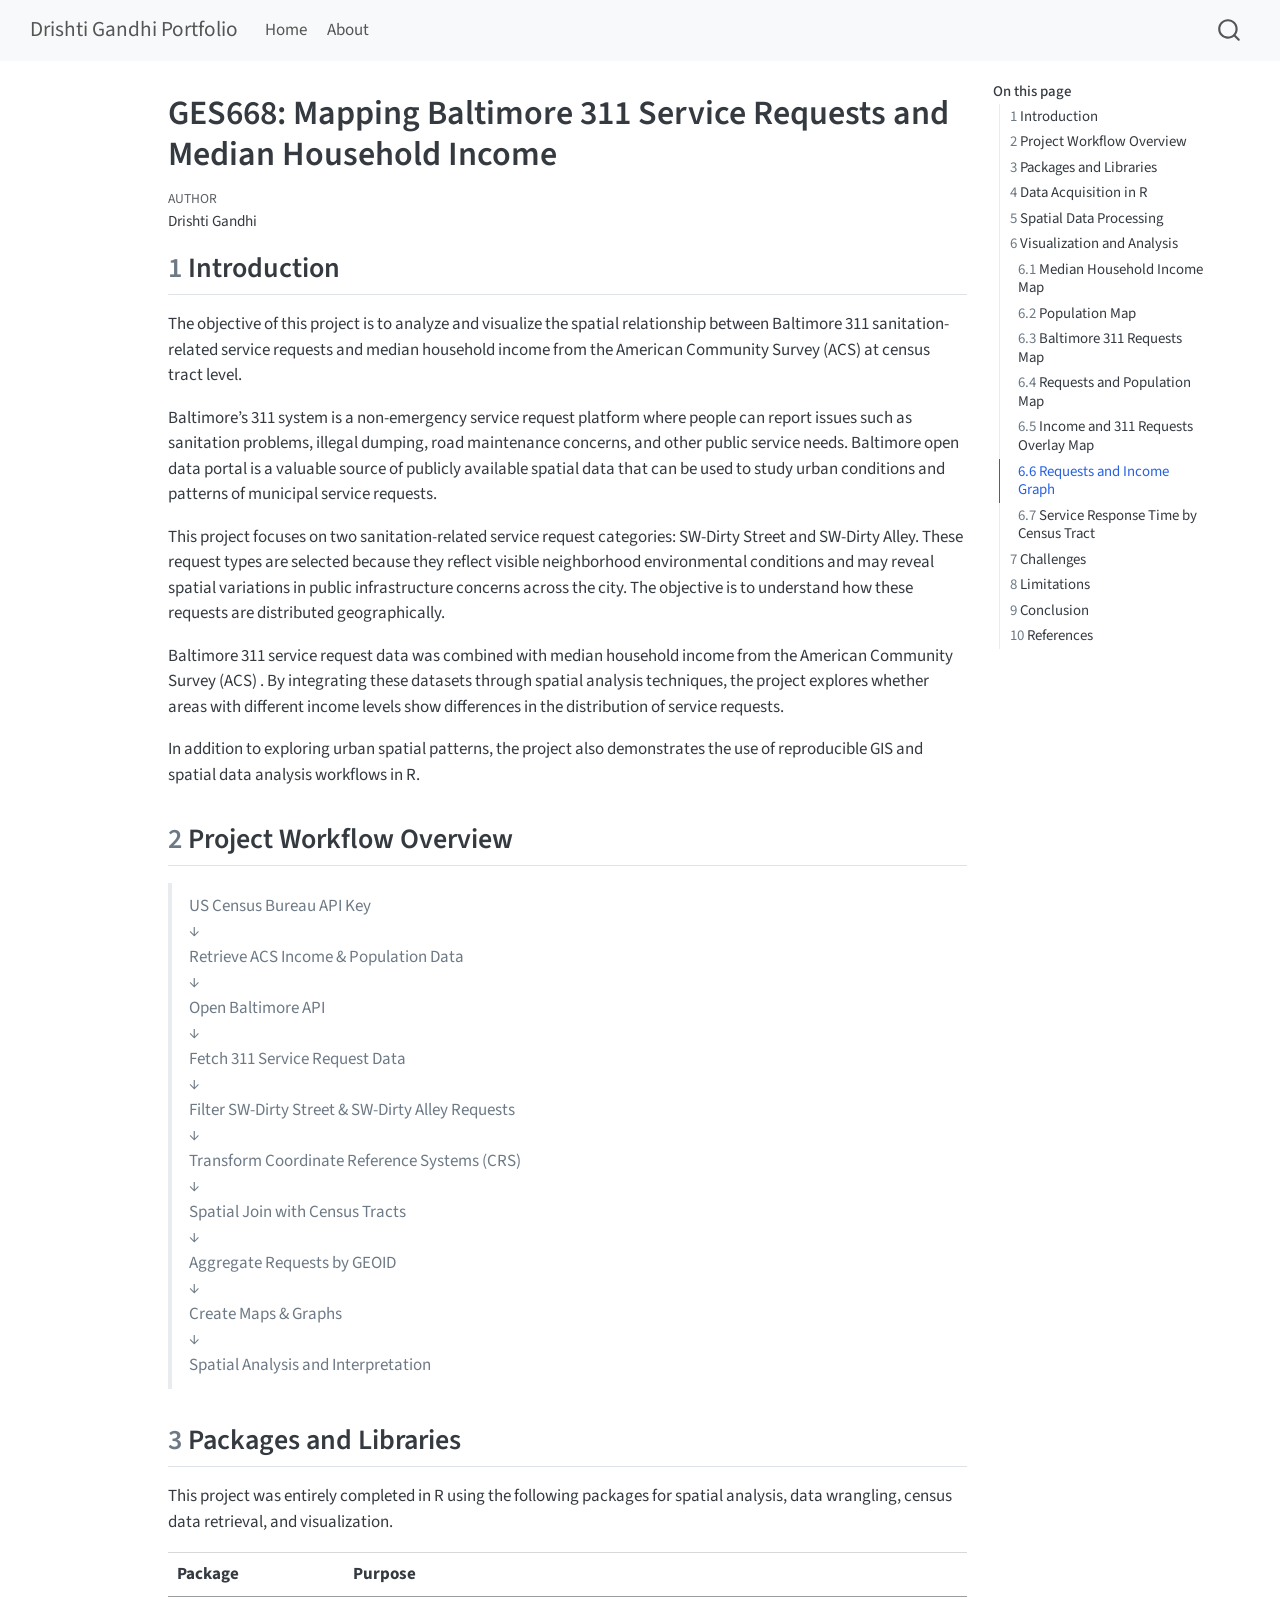
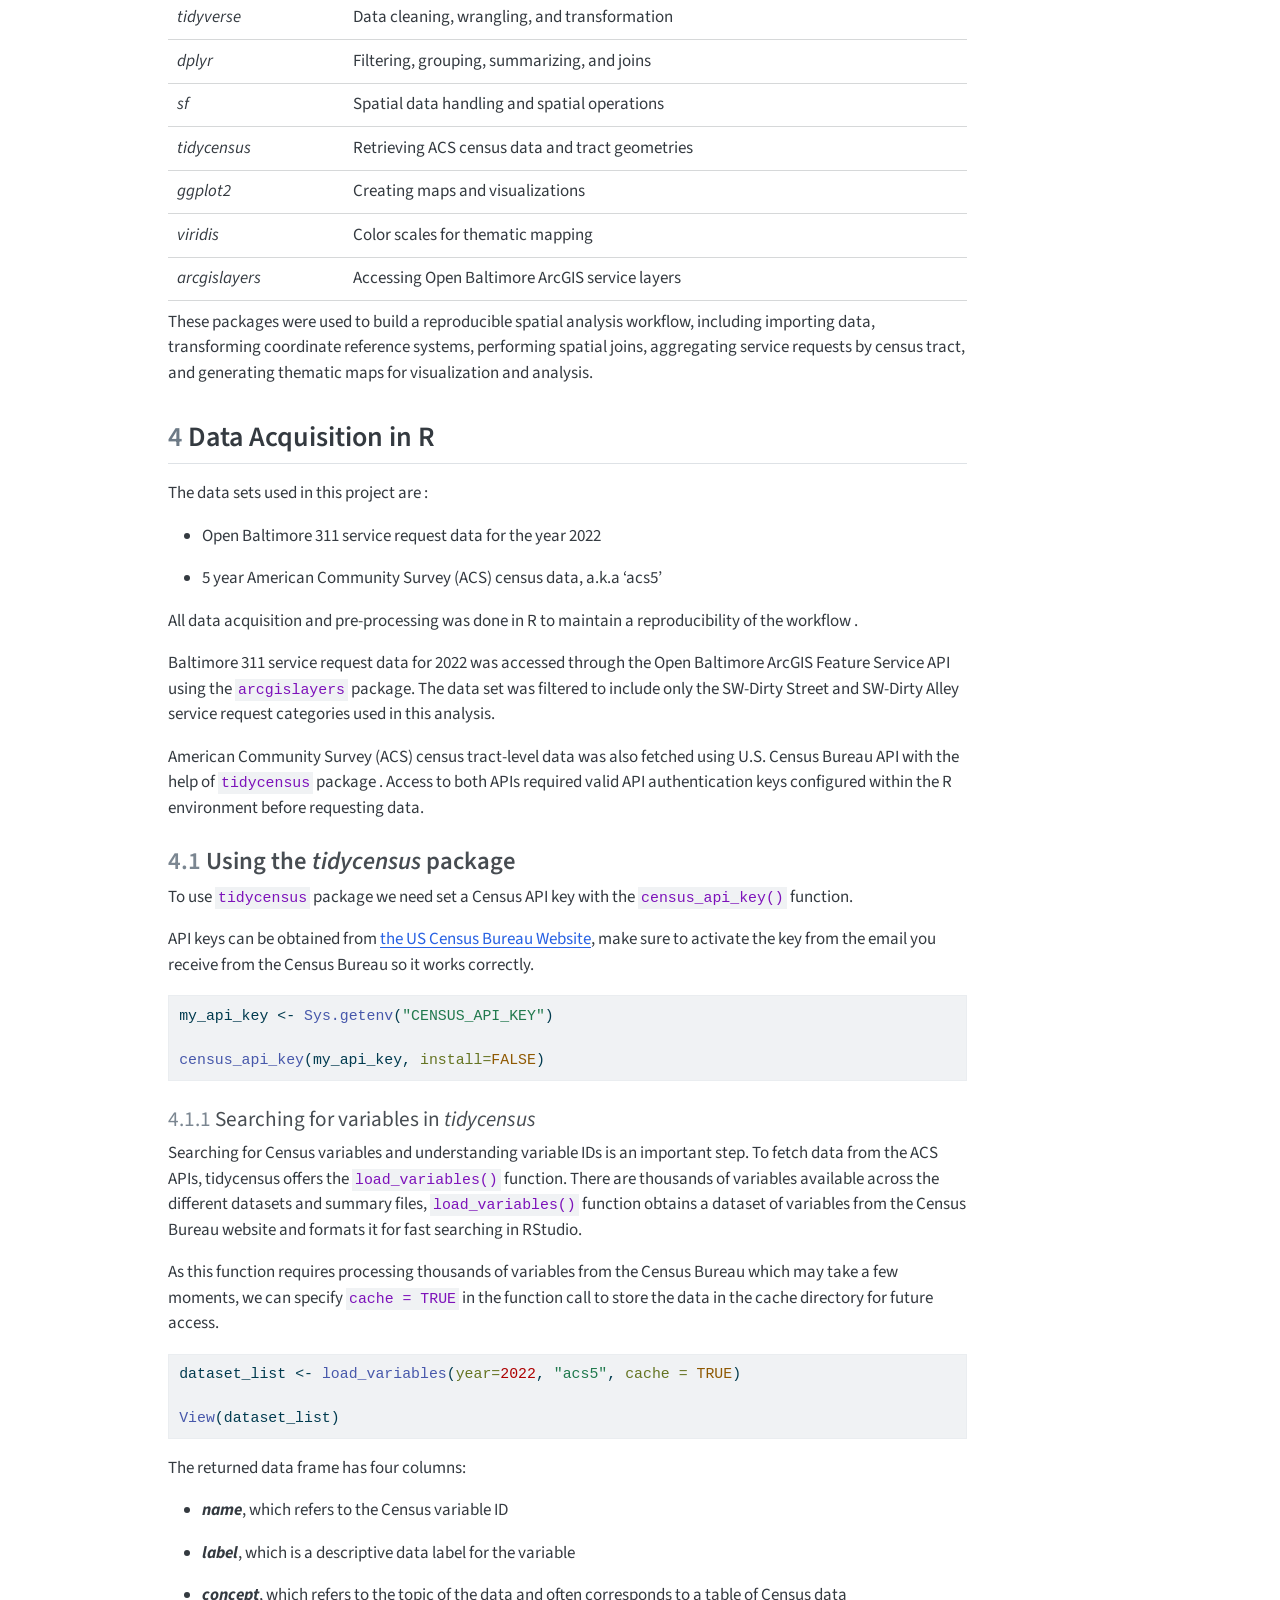
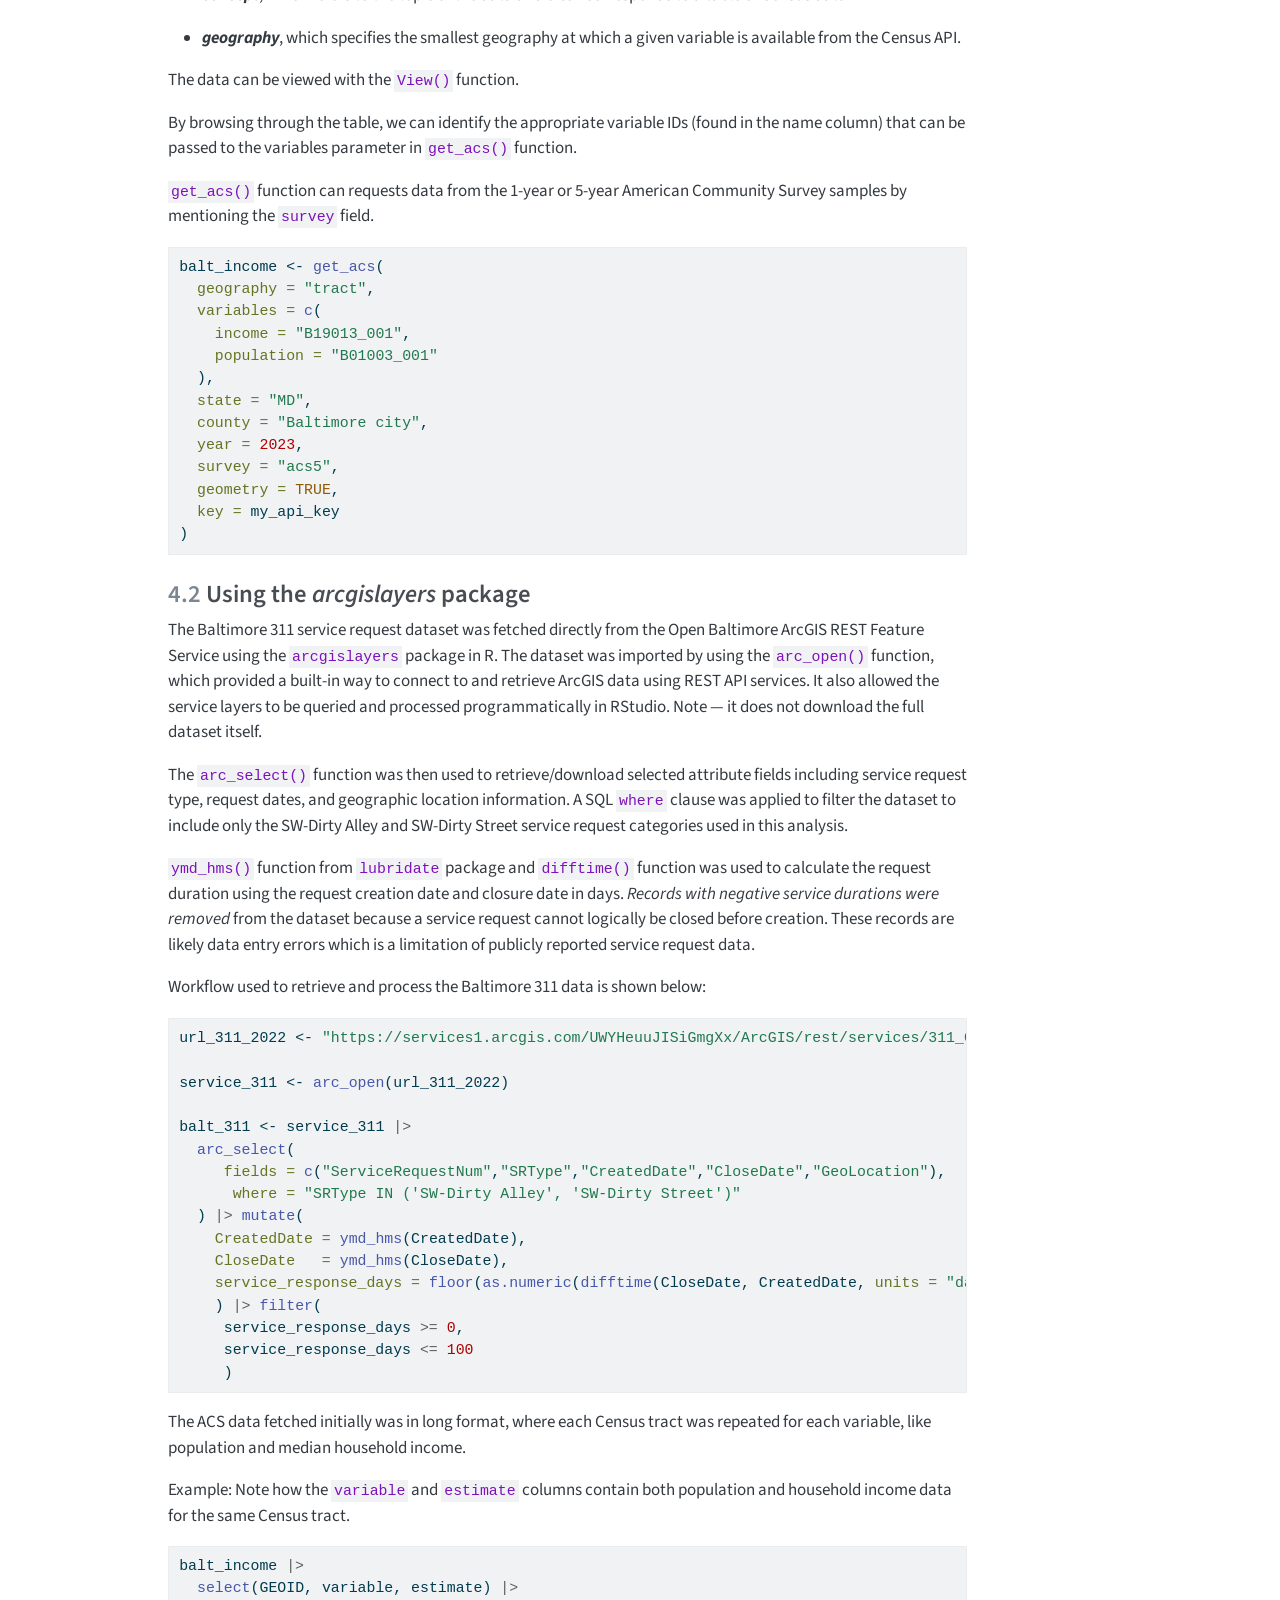
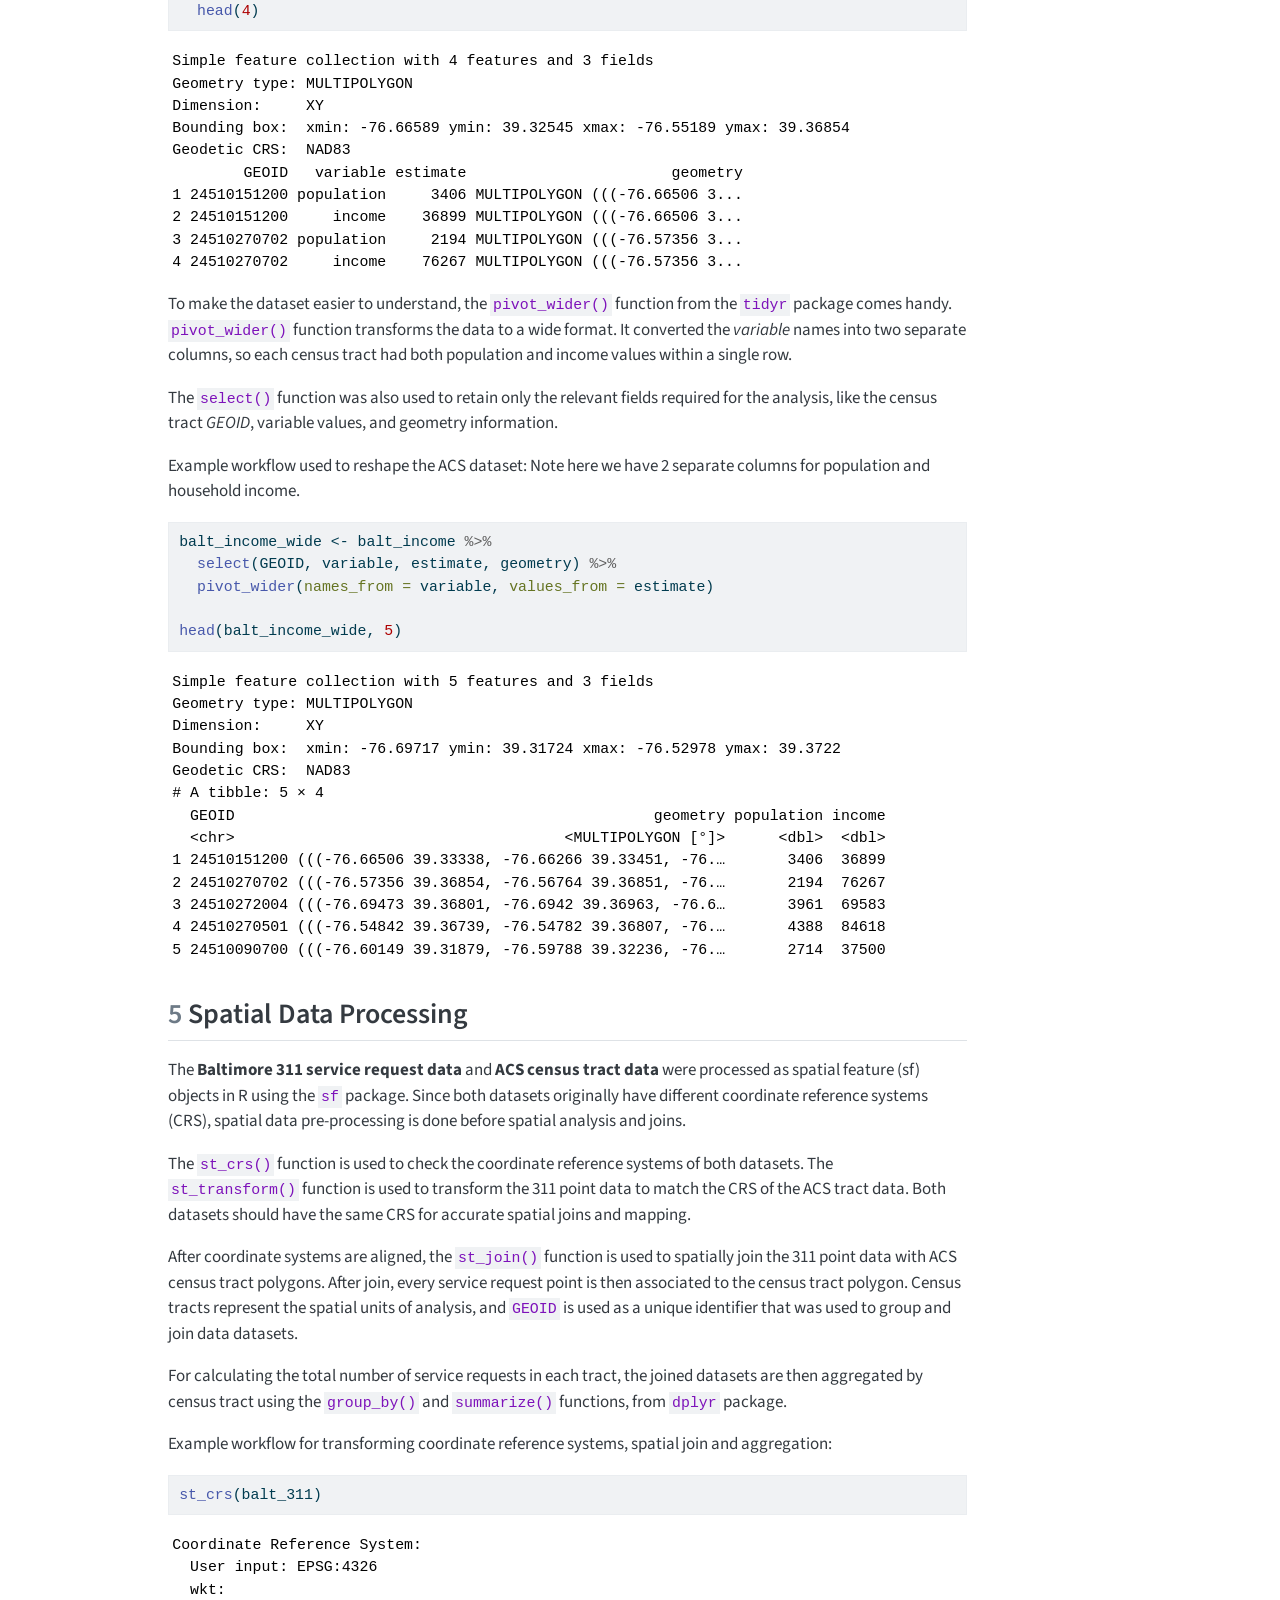
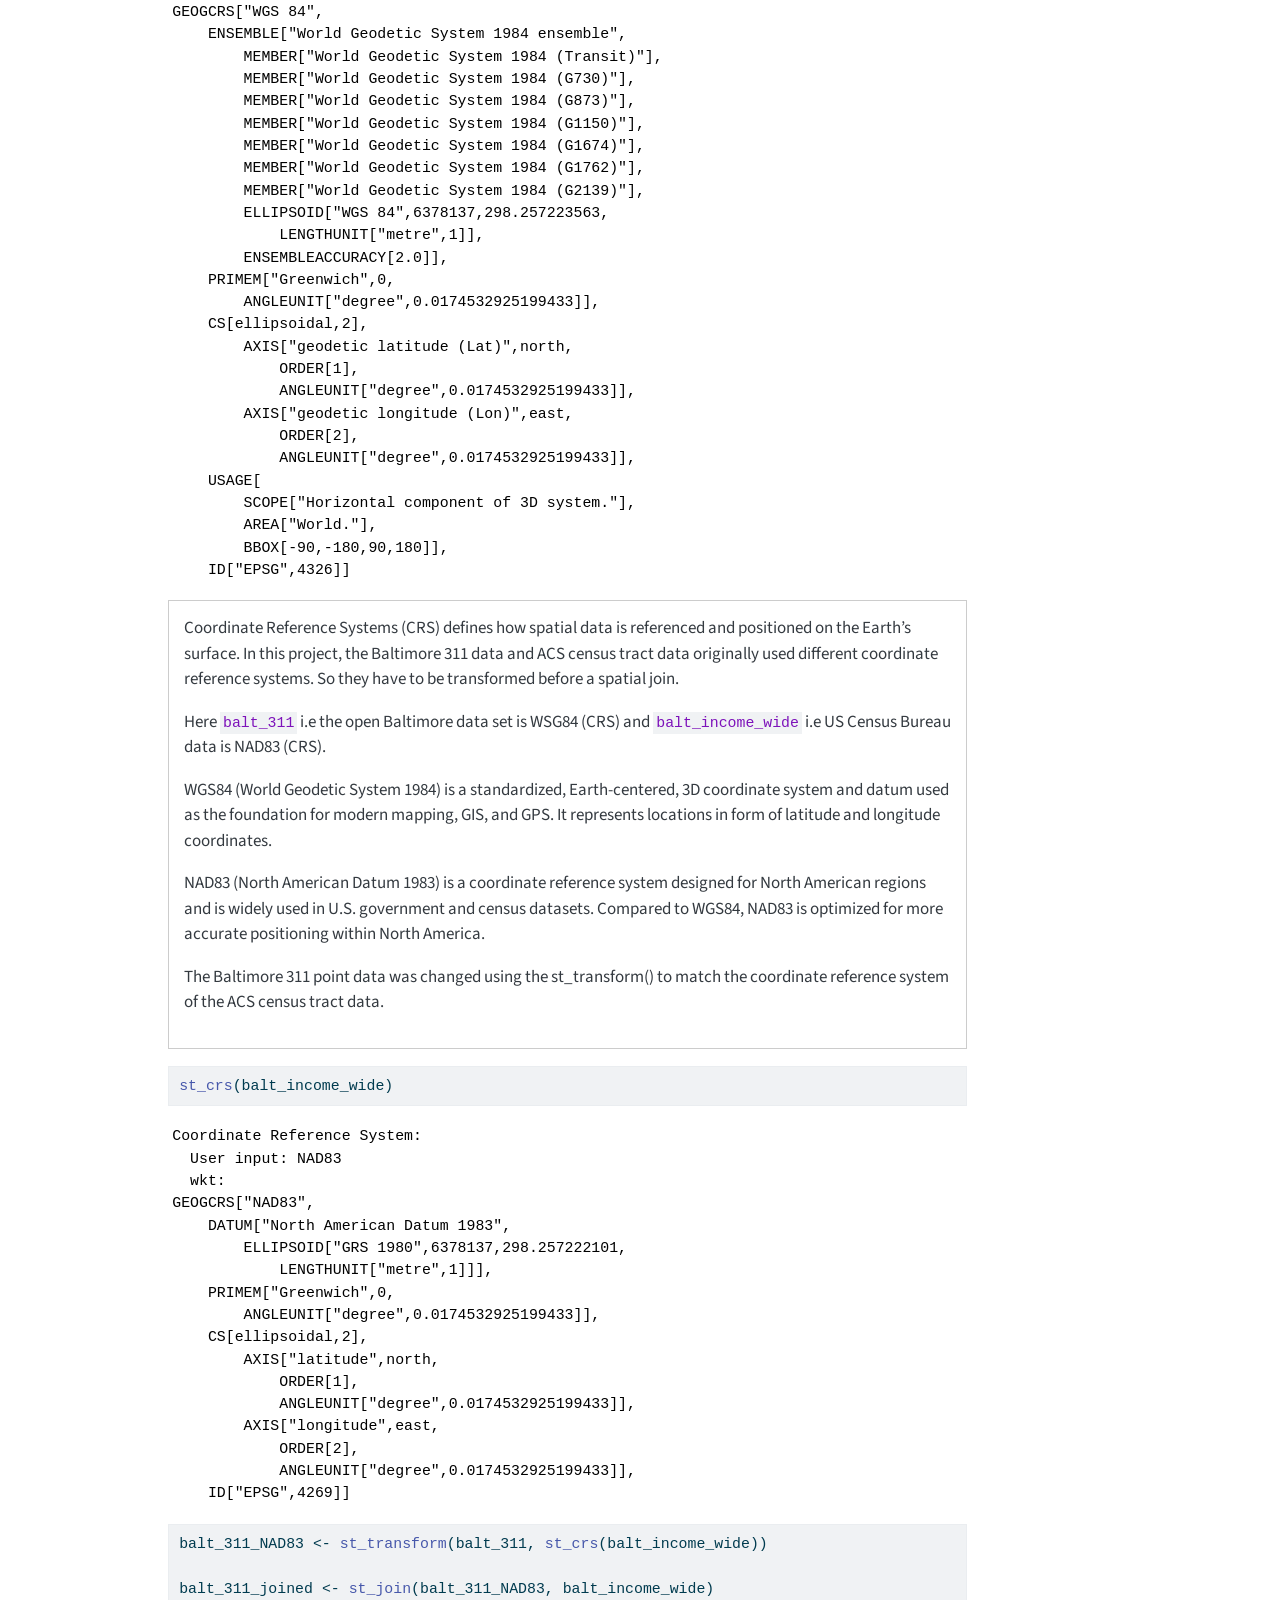
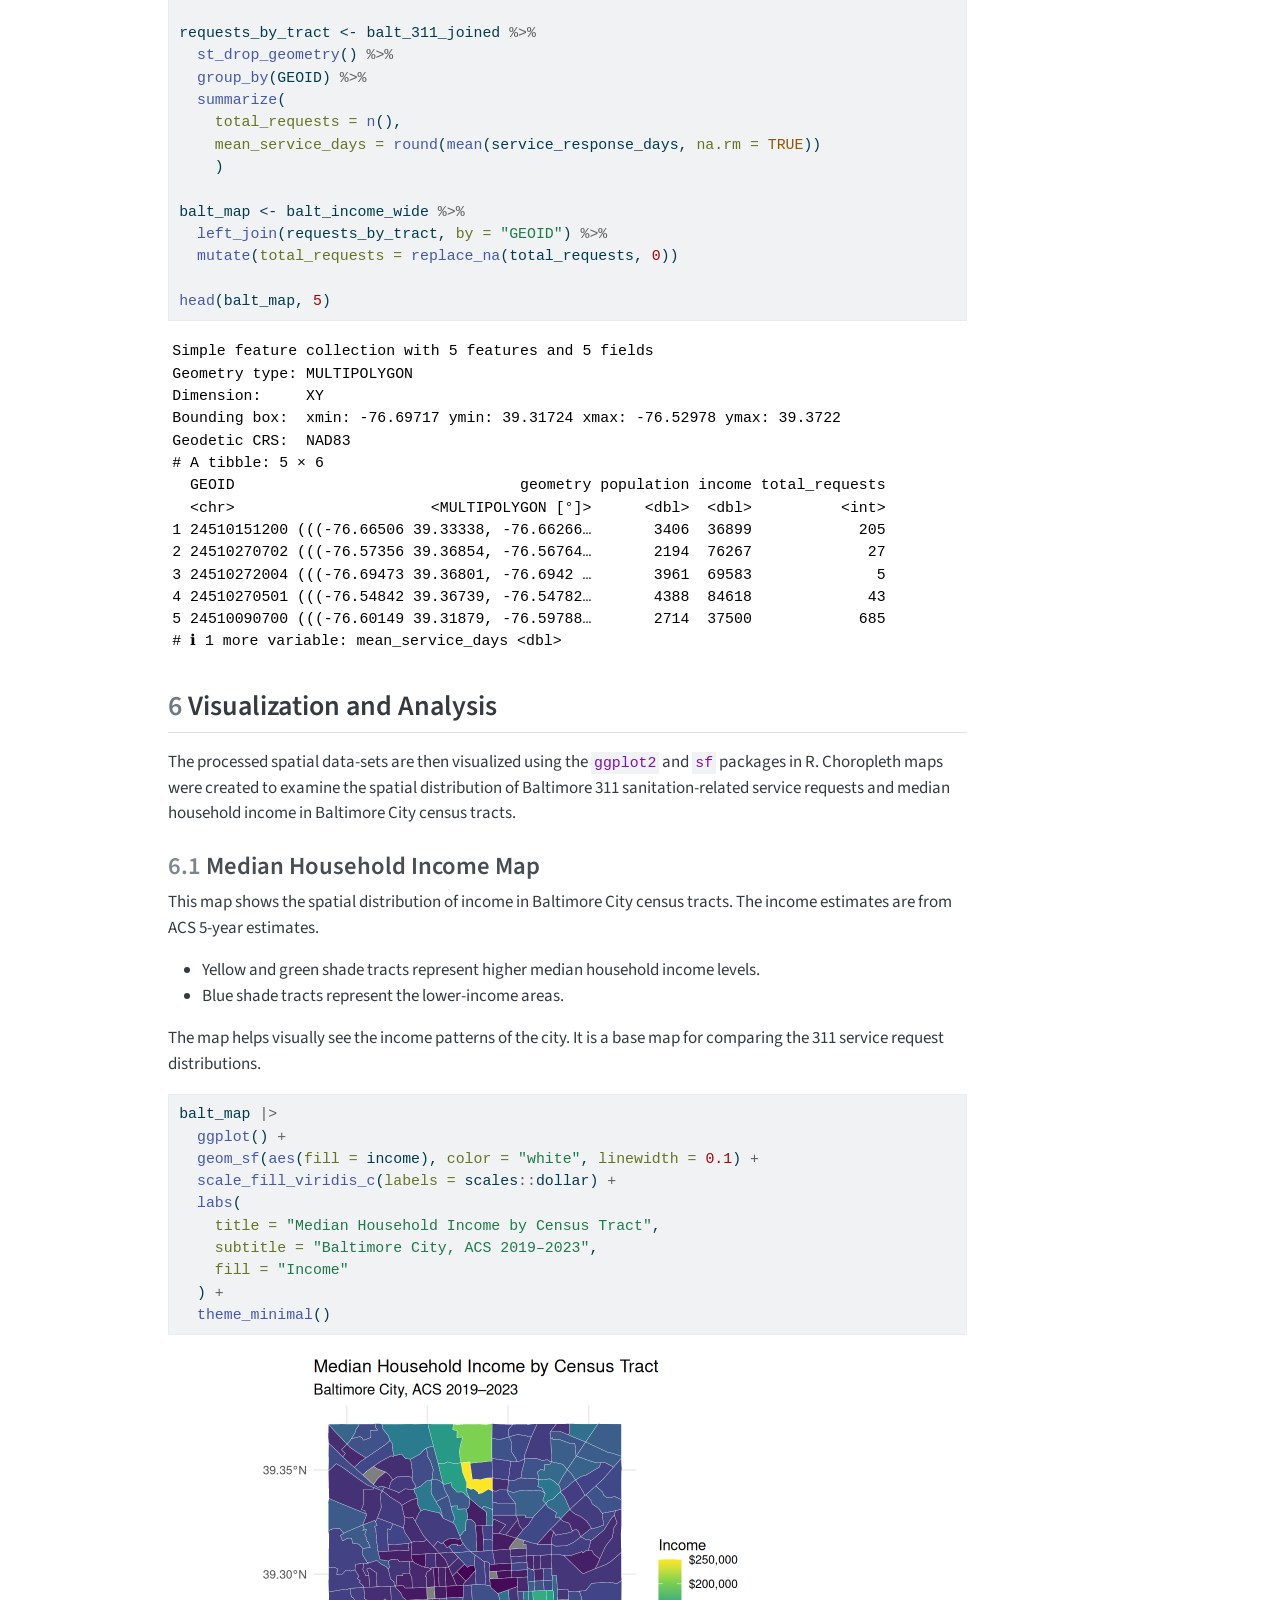
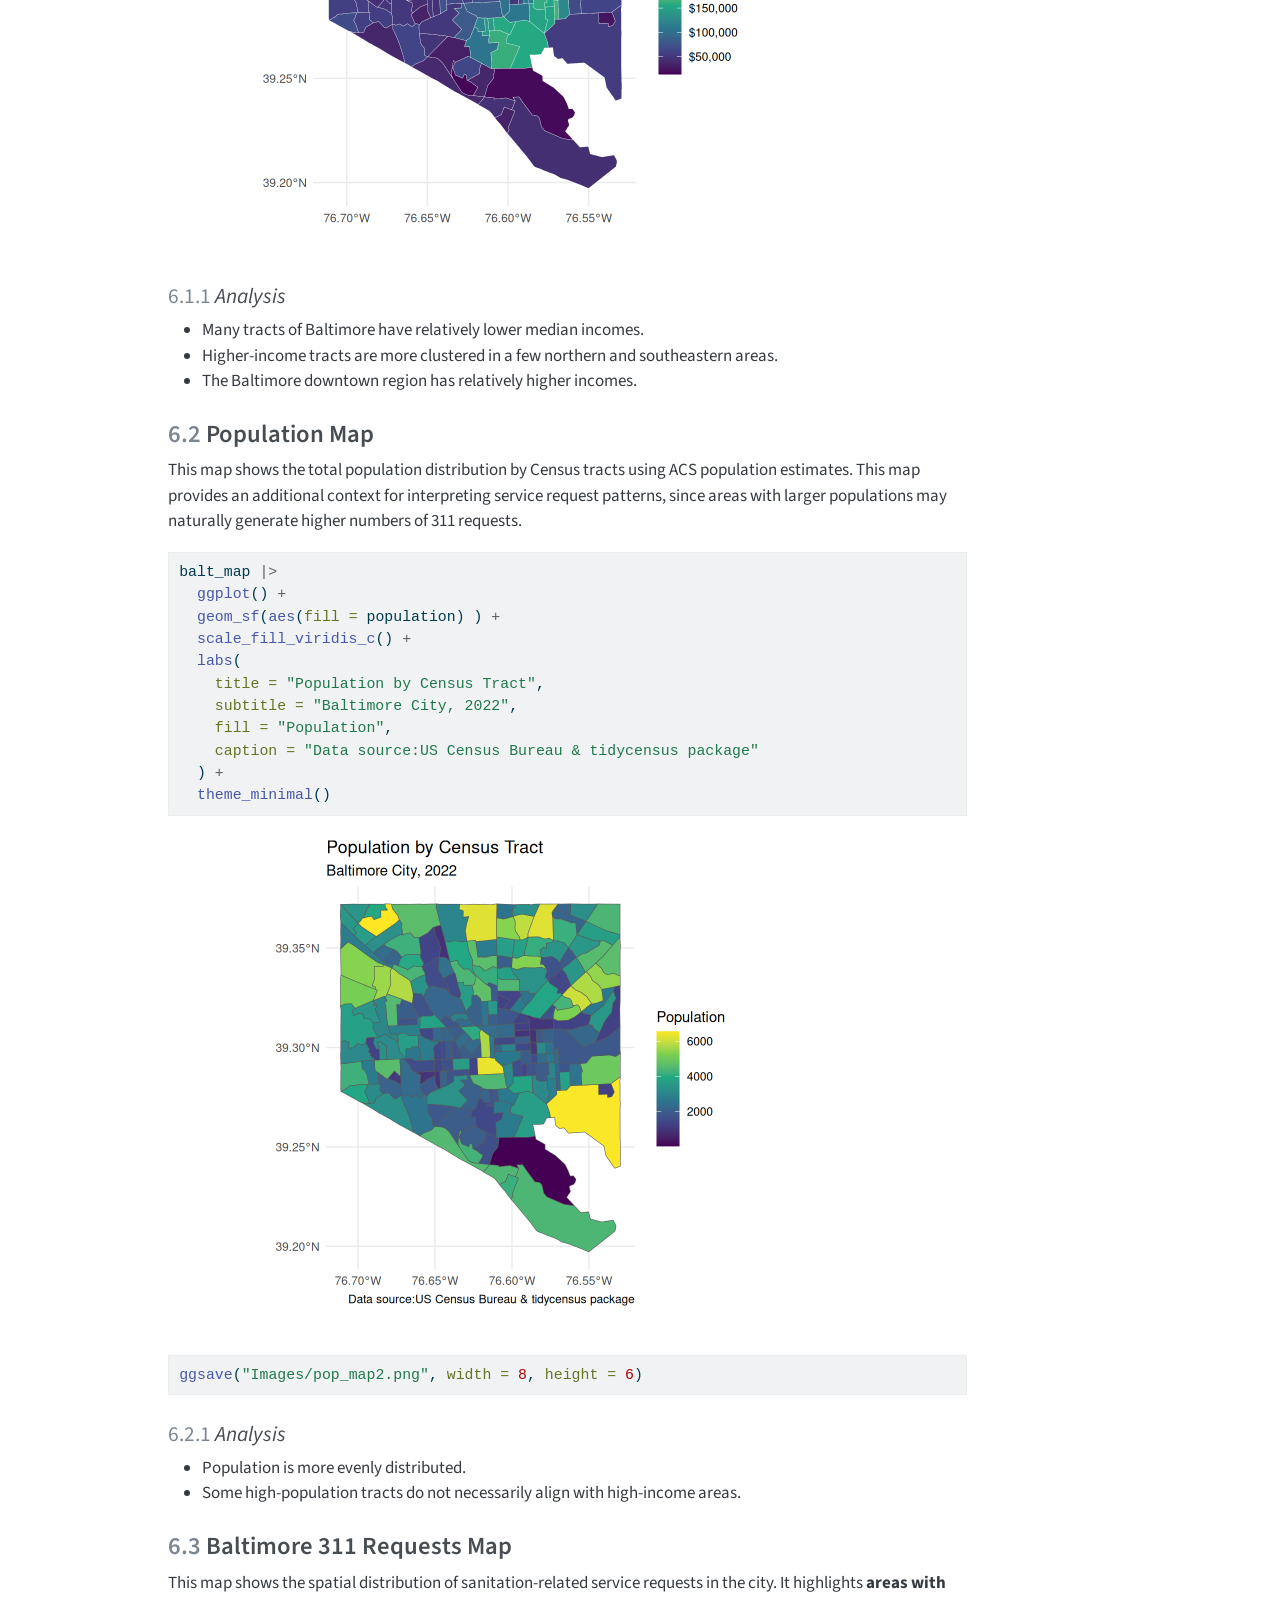
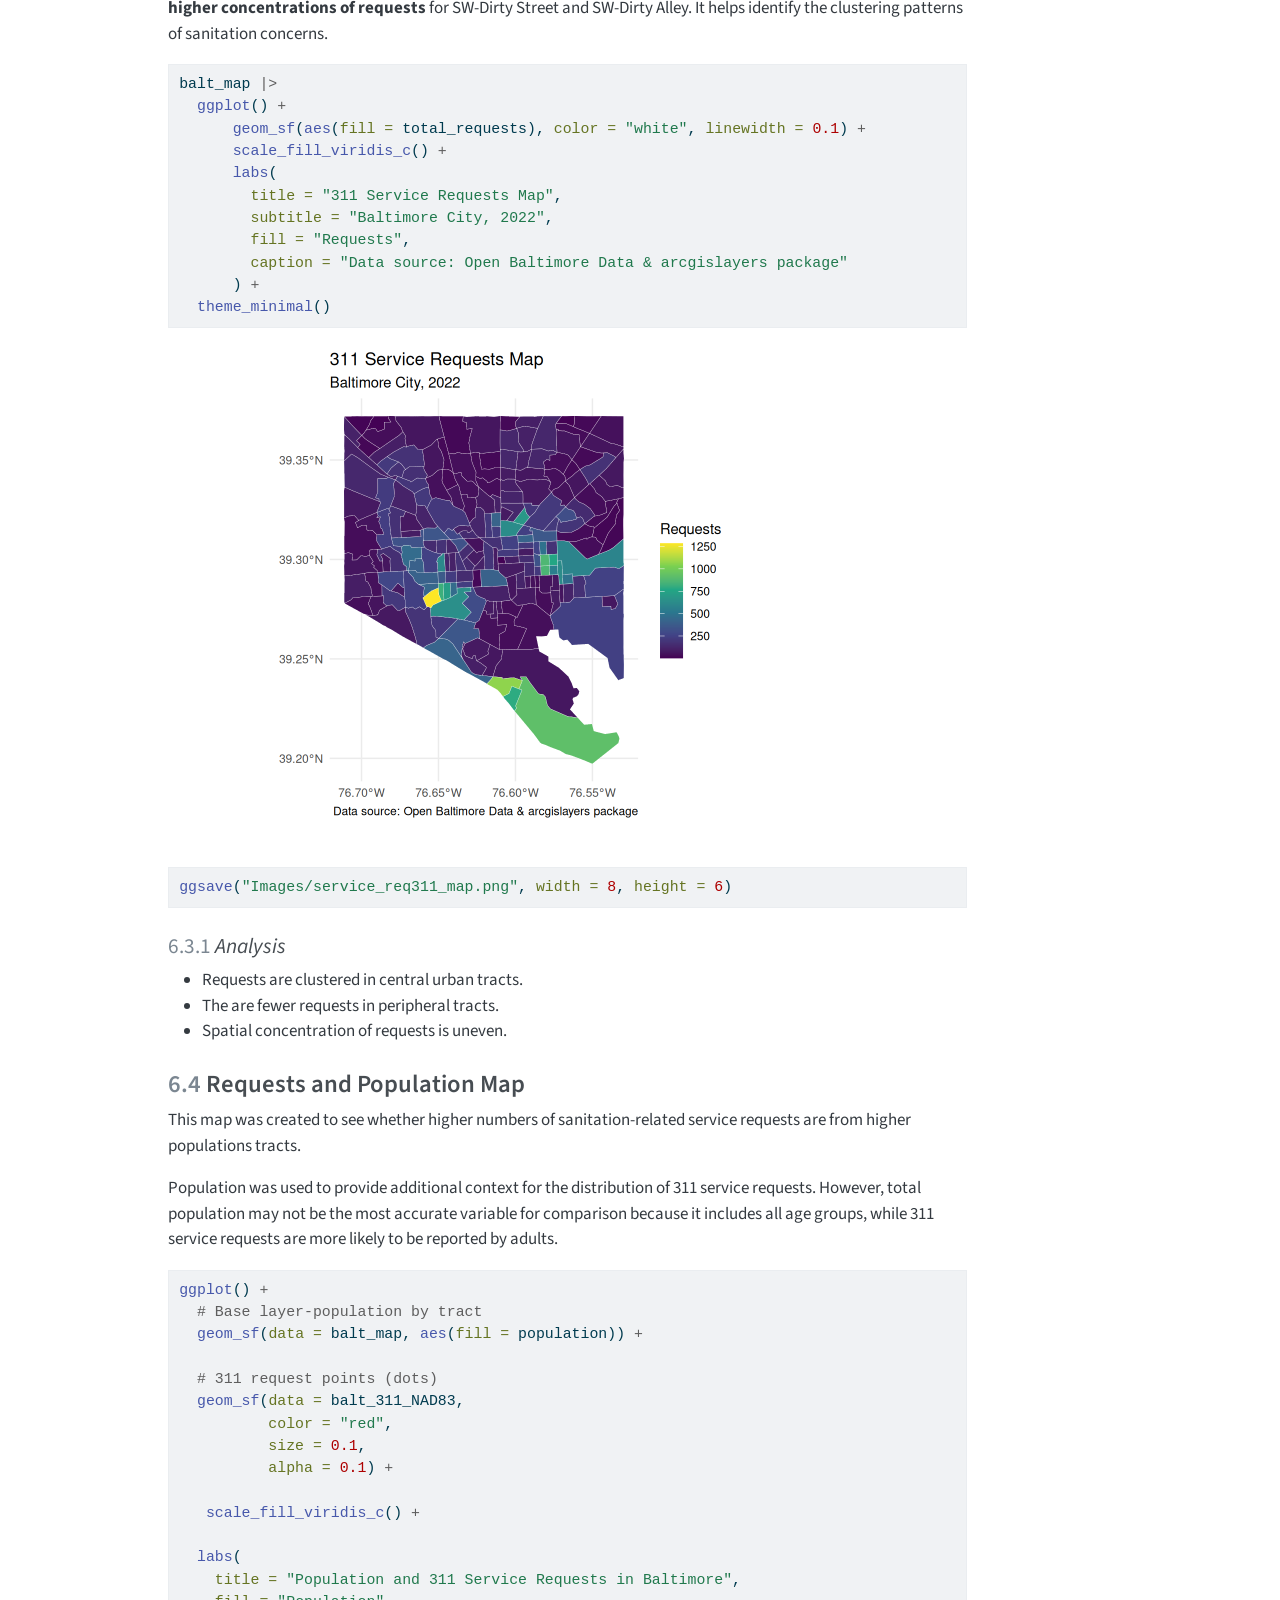
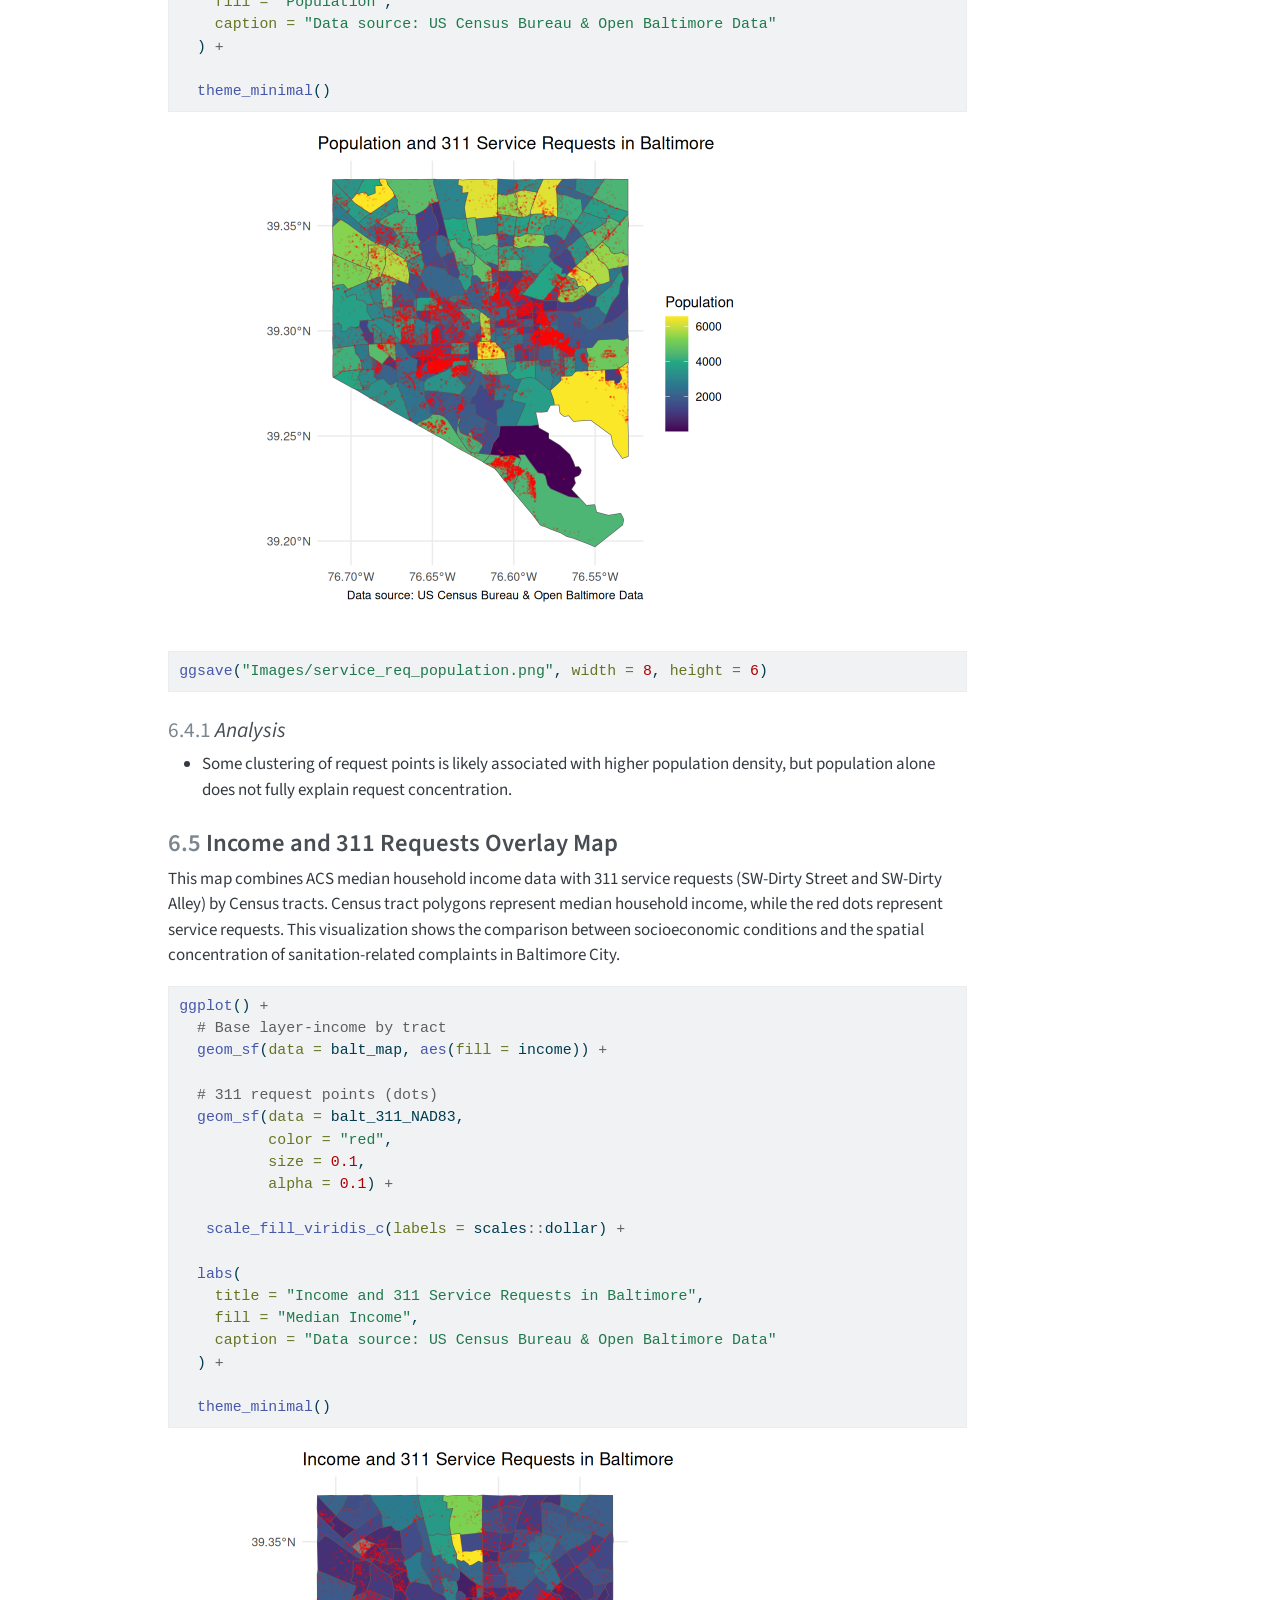
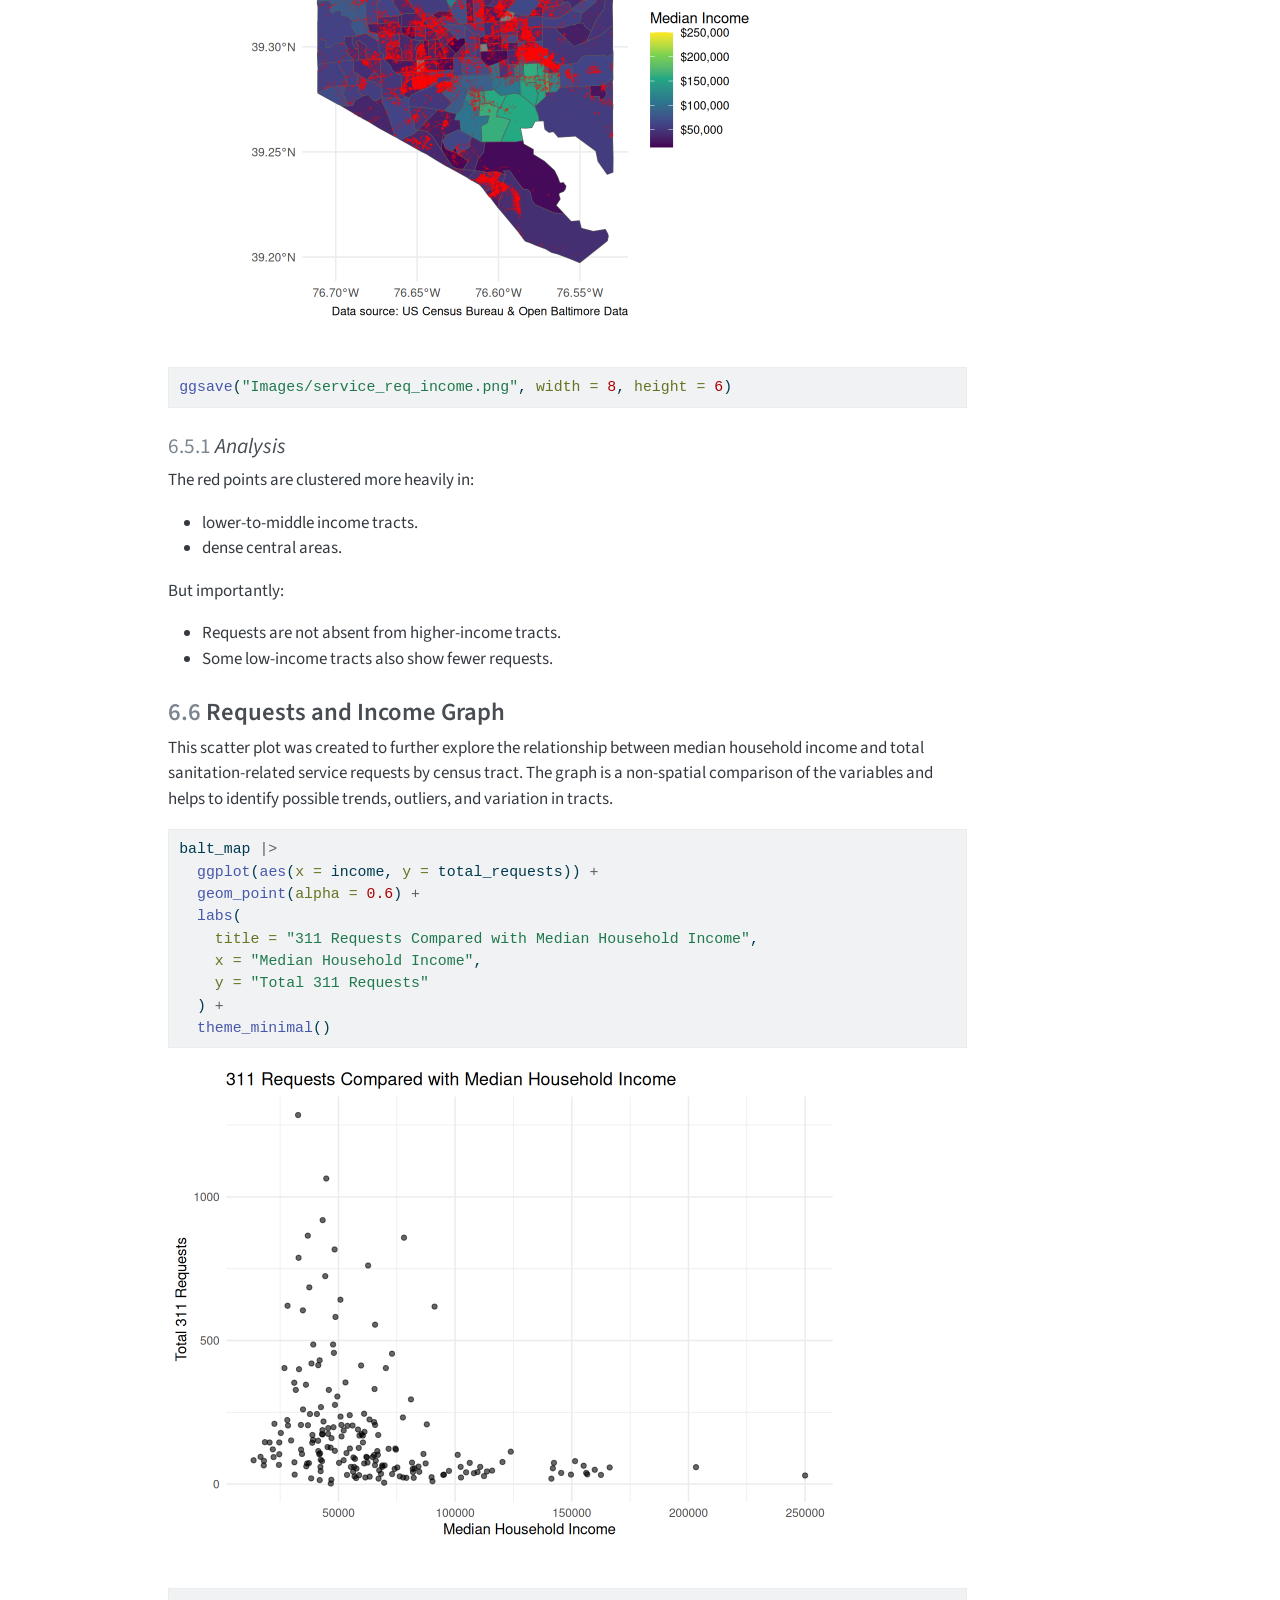
==== commit 68c55cc1: "Built site for gh-pages" ====
--- a/ges_668/index.html
+++ b/ges_668/index.html
@@ -8,7 +8,7 @@
 
 <meta name="author" content="Drishti Gandhi">
 
-<title>GES668: Mapping Baltimore 311 Service Requests and Median Household Income – Drishti16G.github.io</title>
+<title>GES668: Mapping Baltimore 311 Service Requests and Median Household Income – Drishti Gandhi Portfolio</title>
 <style>
 /* Default styles provided by pandoc.
 ** See https://pandoc.org/MANUAL.html#variables-for-html for config info.
@@ -119,7 +119,7 @@
       <div class="navbar-container container-fluid">
       <div class="navbar-brand-container mx-auto">
     <a class="navbar-brand" href="../index.html">
-    <span class="navbar-title">Drishti16G.github.io</span>
+    <span class="navbar-title">Drishti Gandhi Portfolio</span>
     </a>
   </div>
             <div id="quarto-search" class="" title="Search"></div>
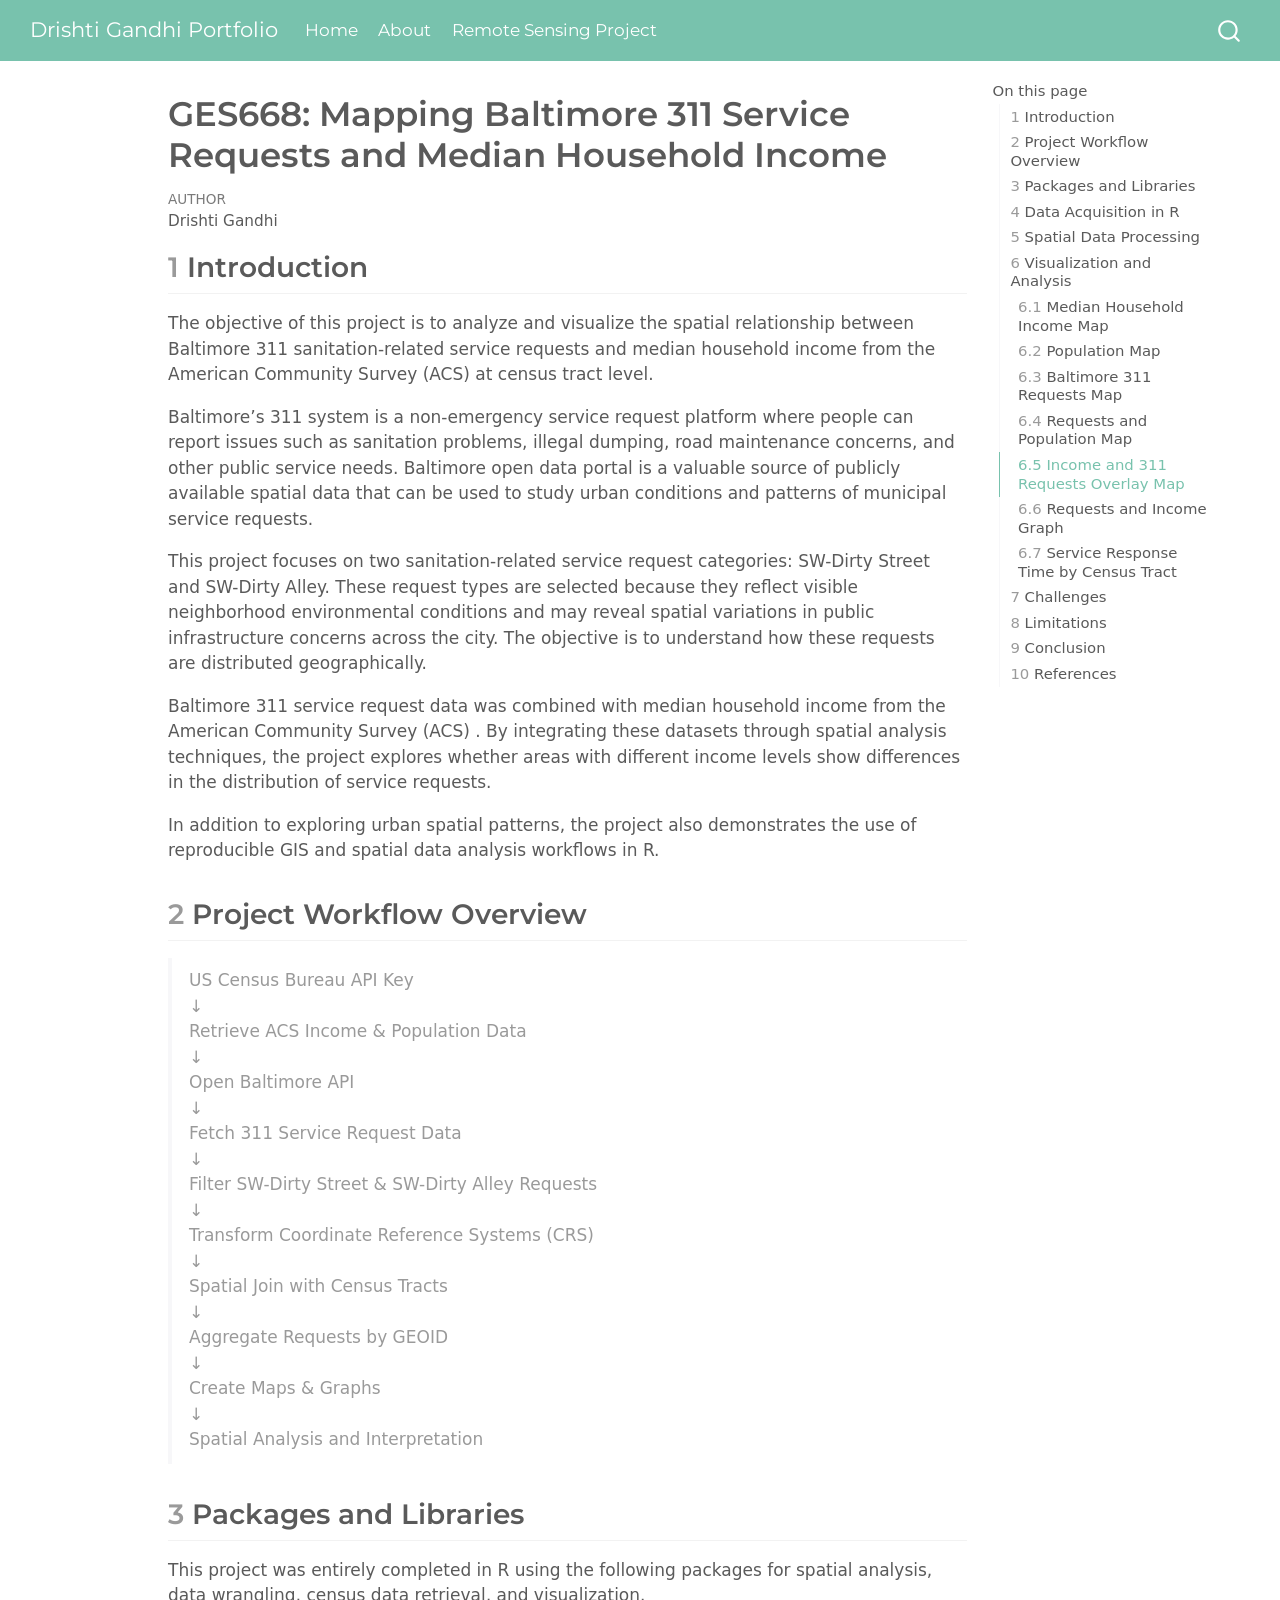
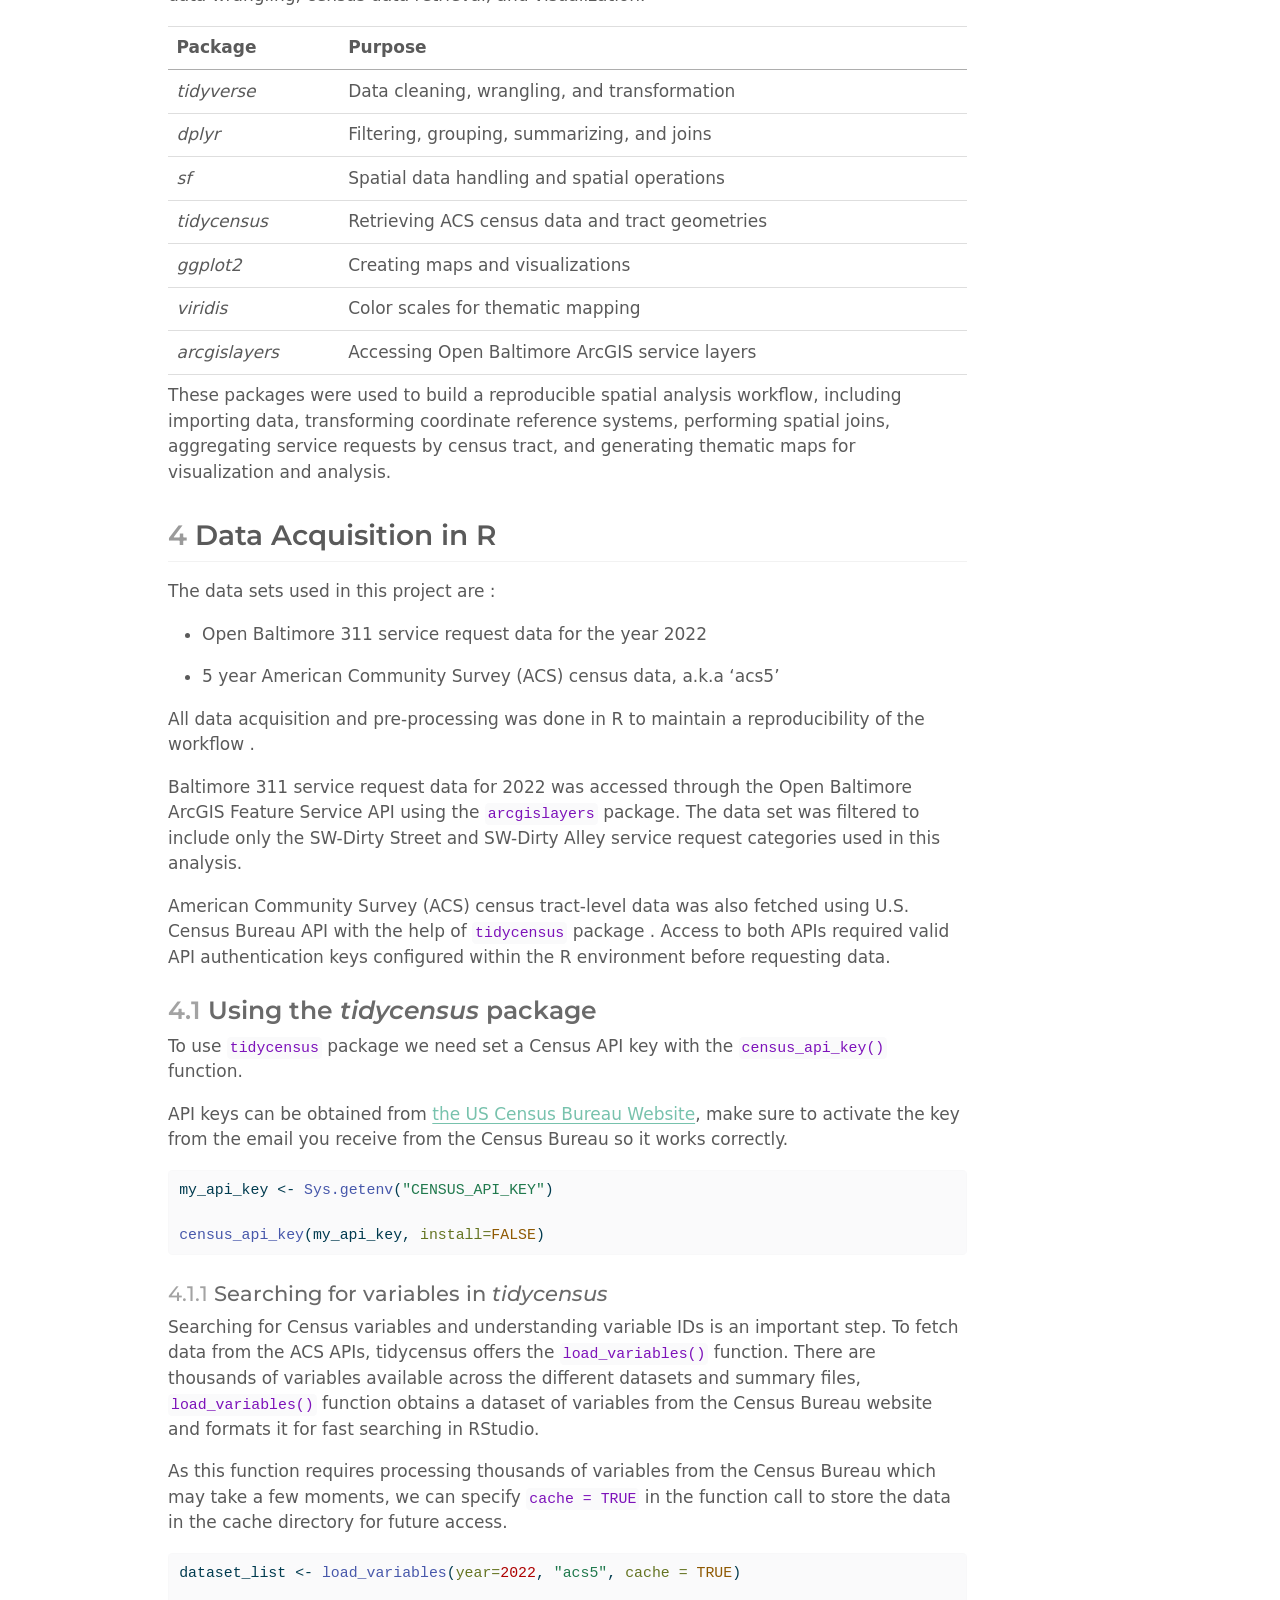
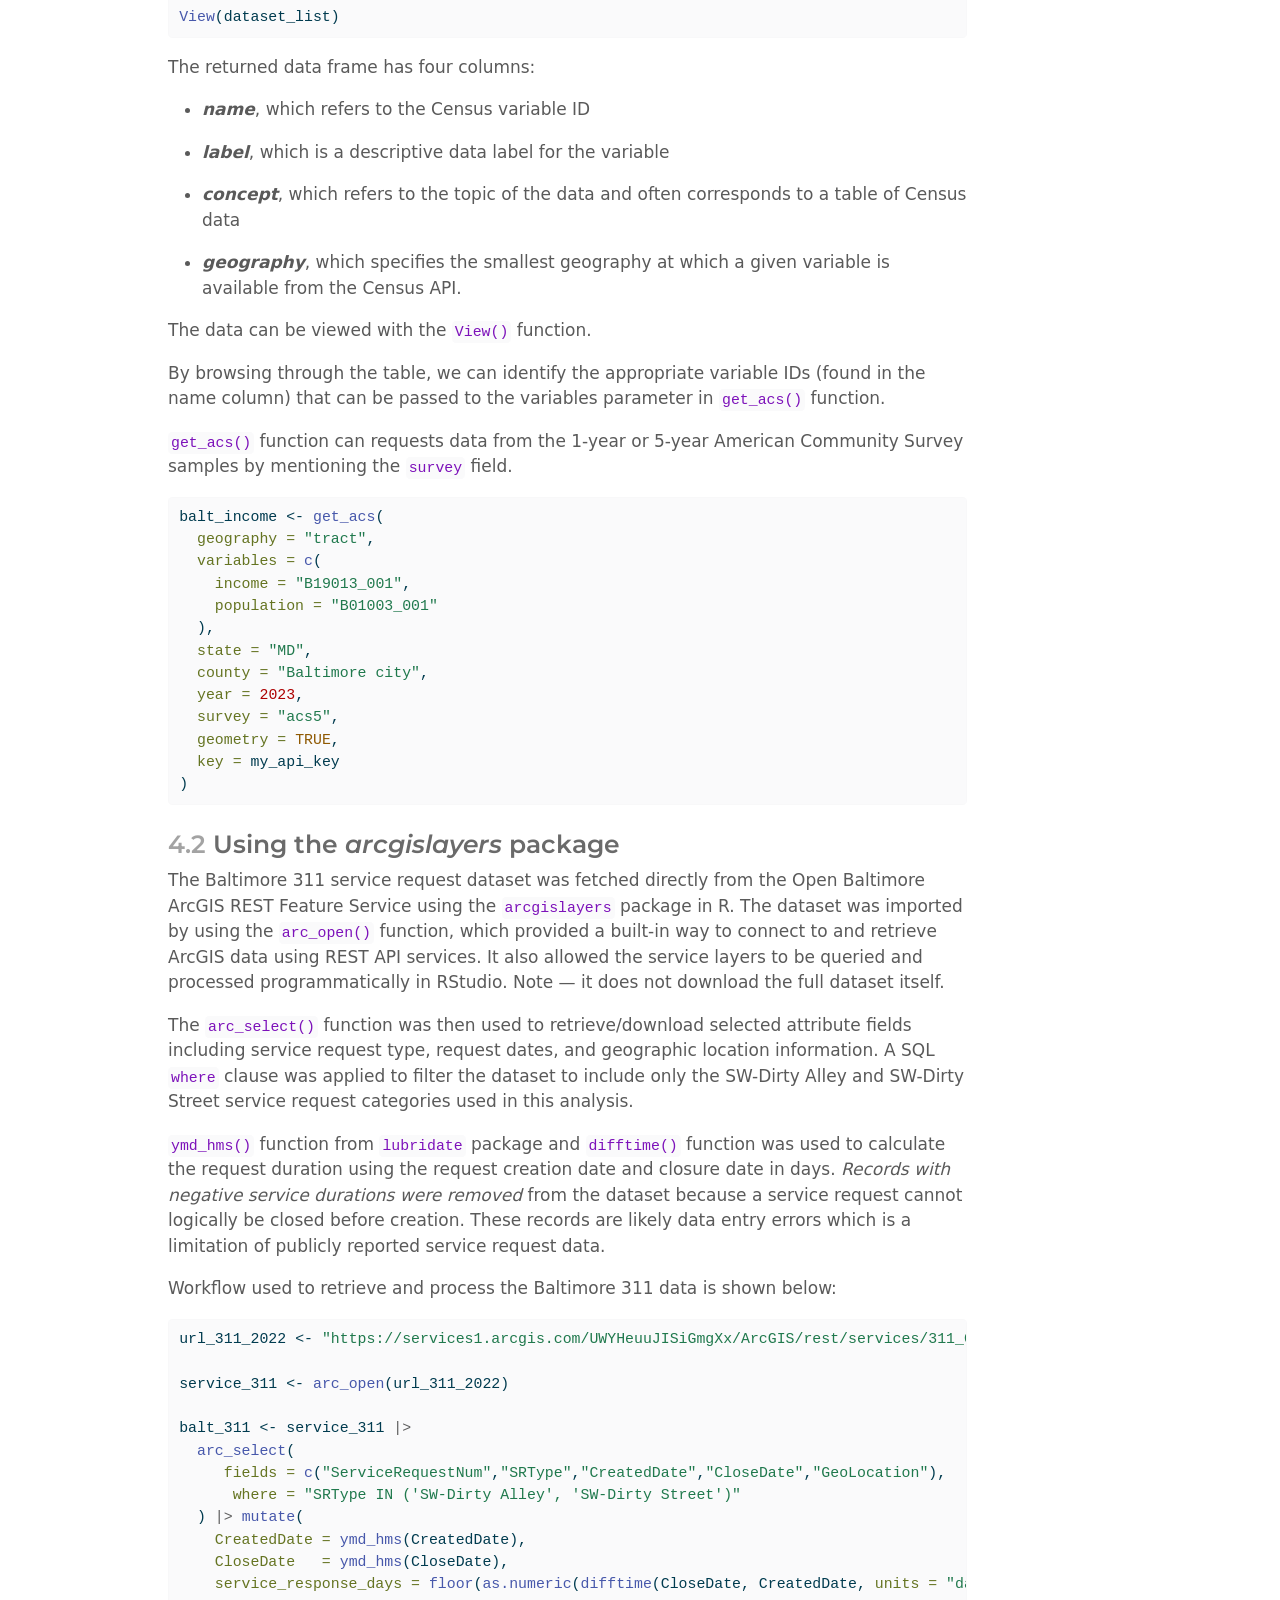
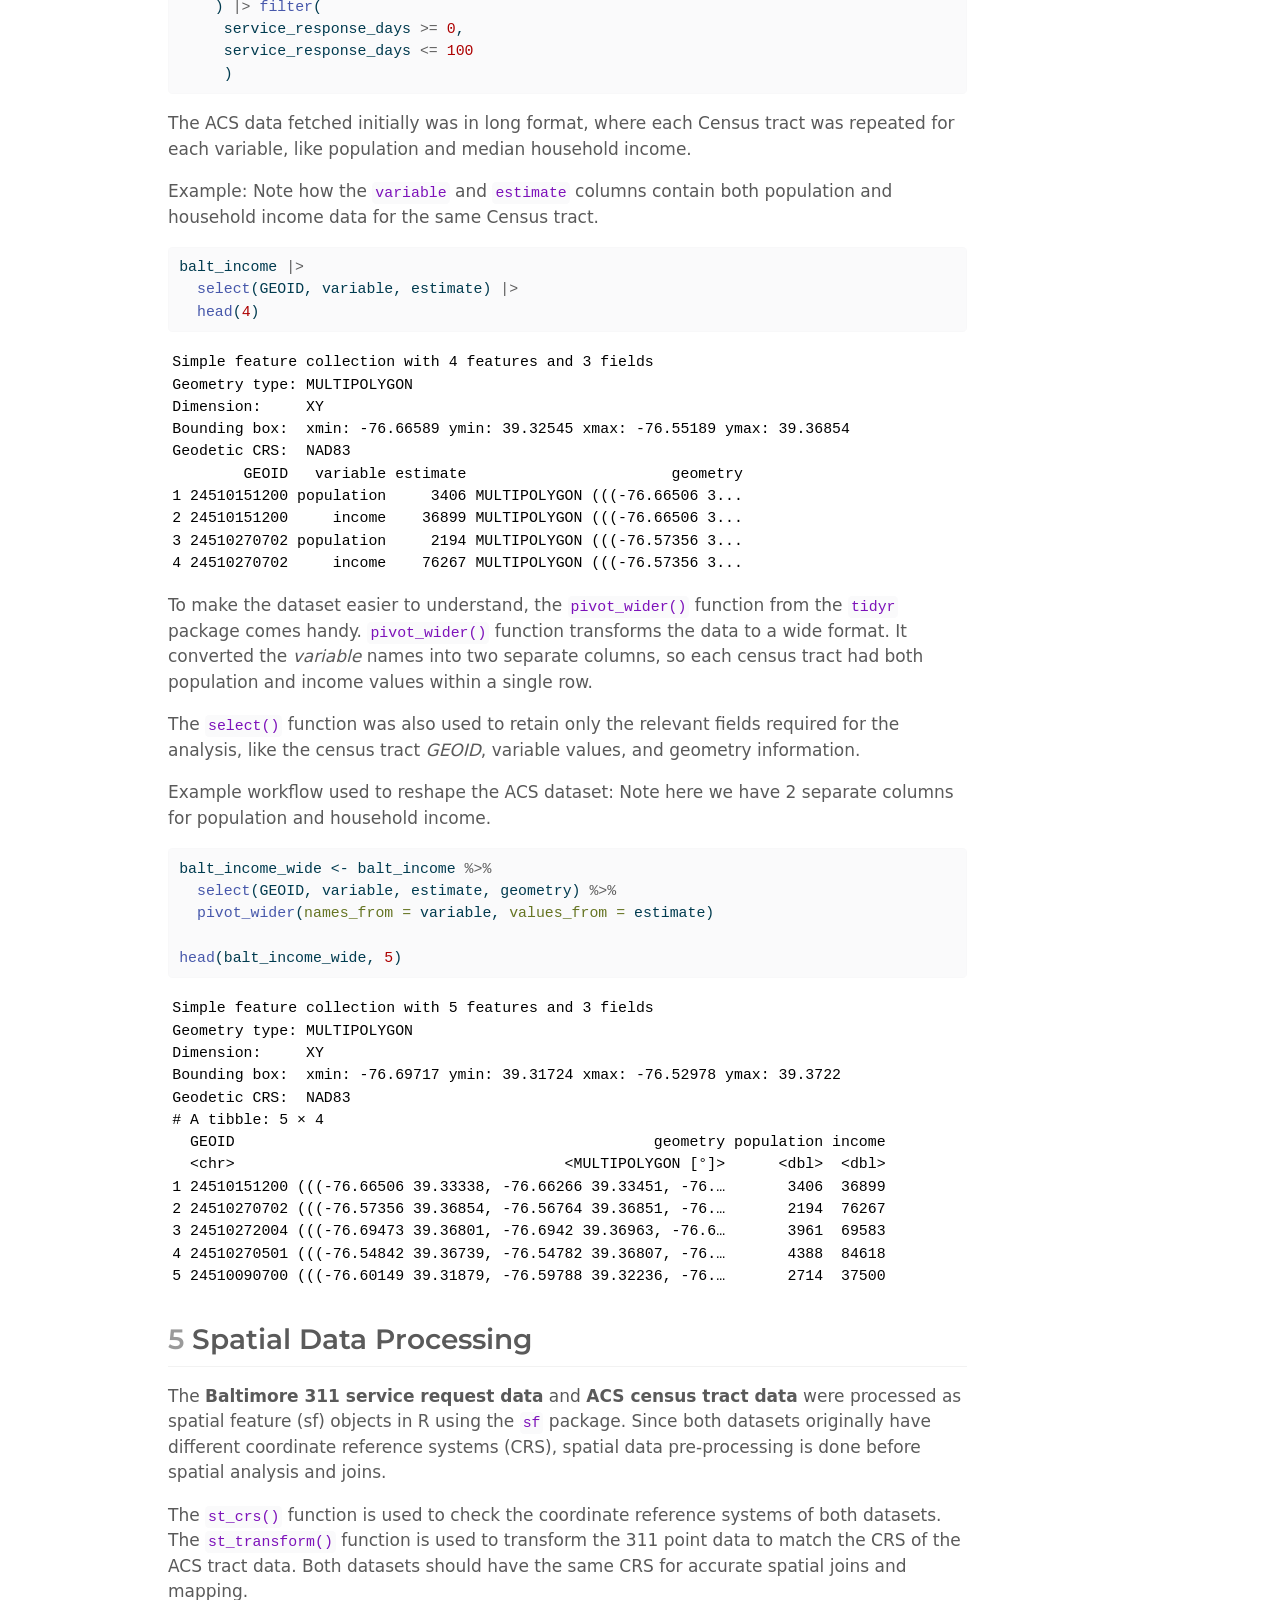
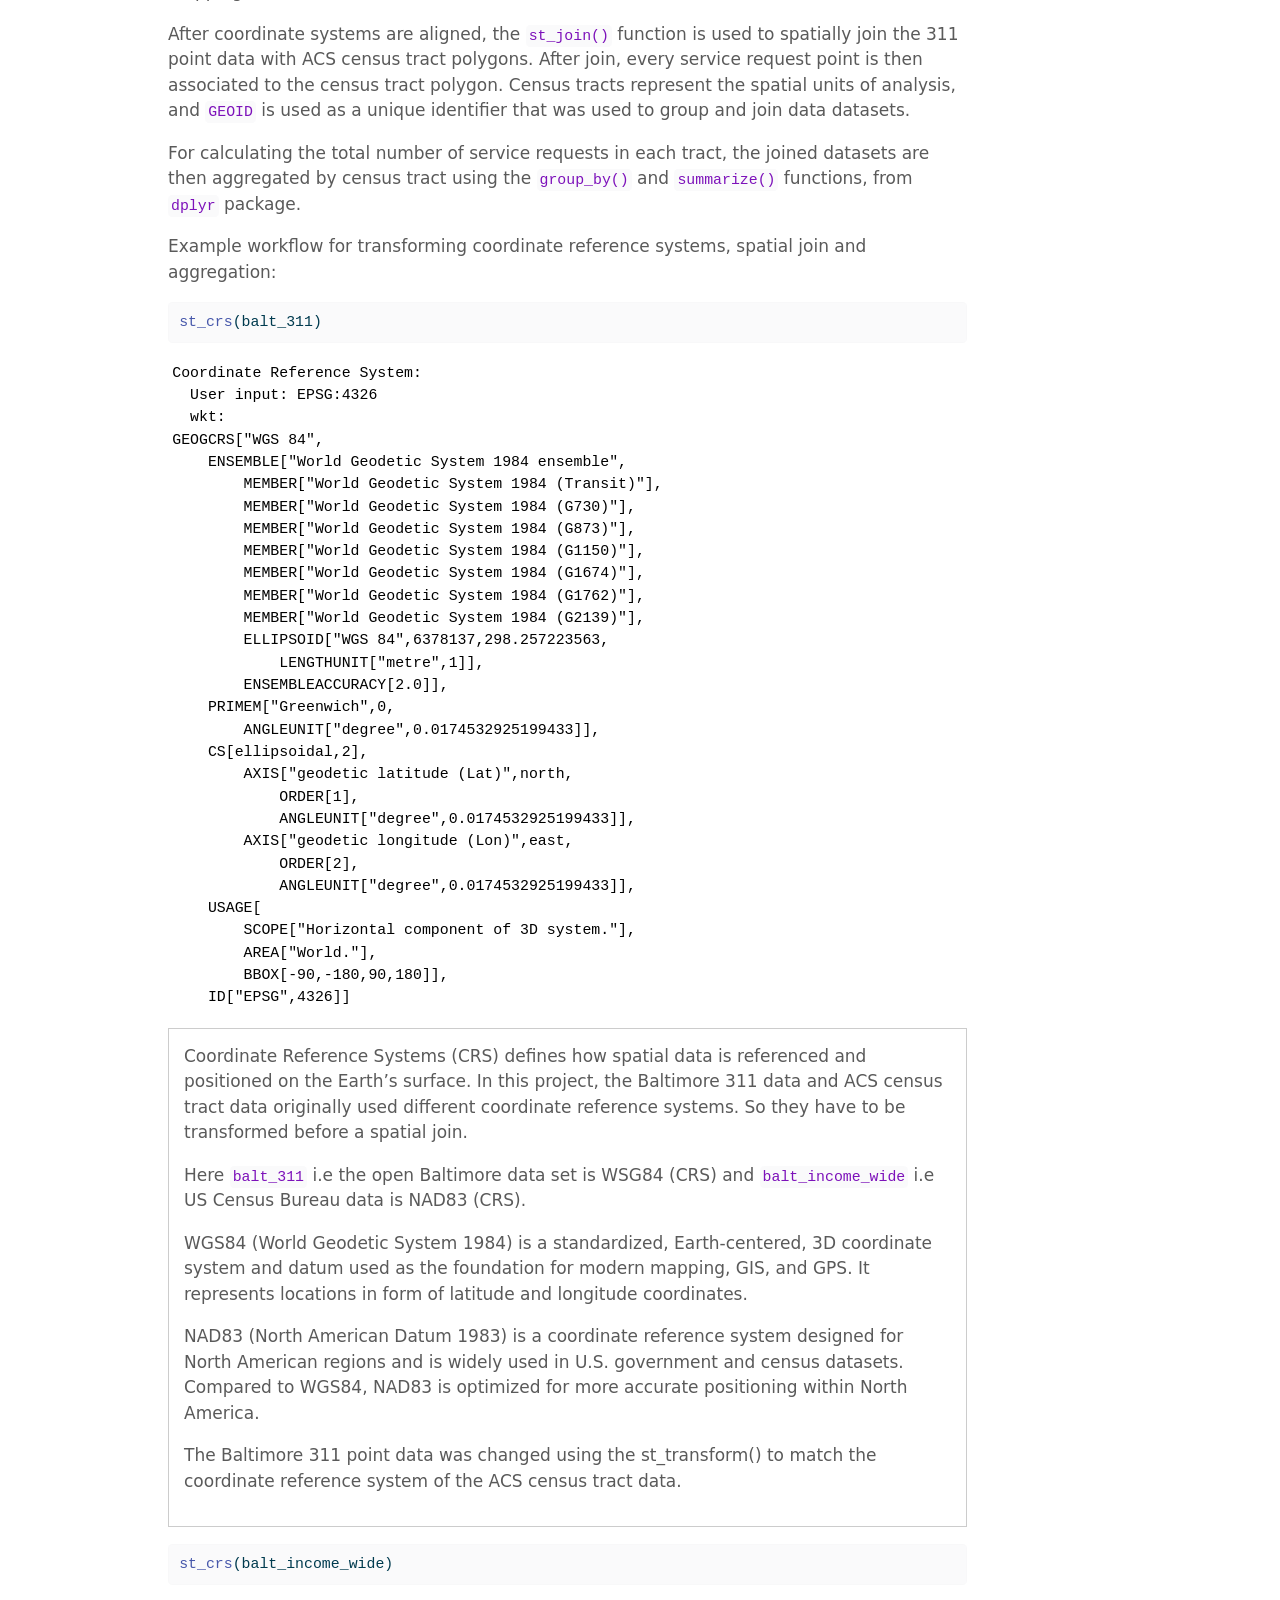
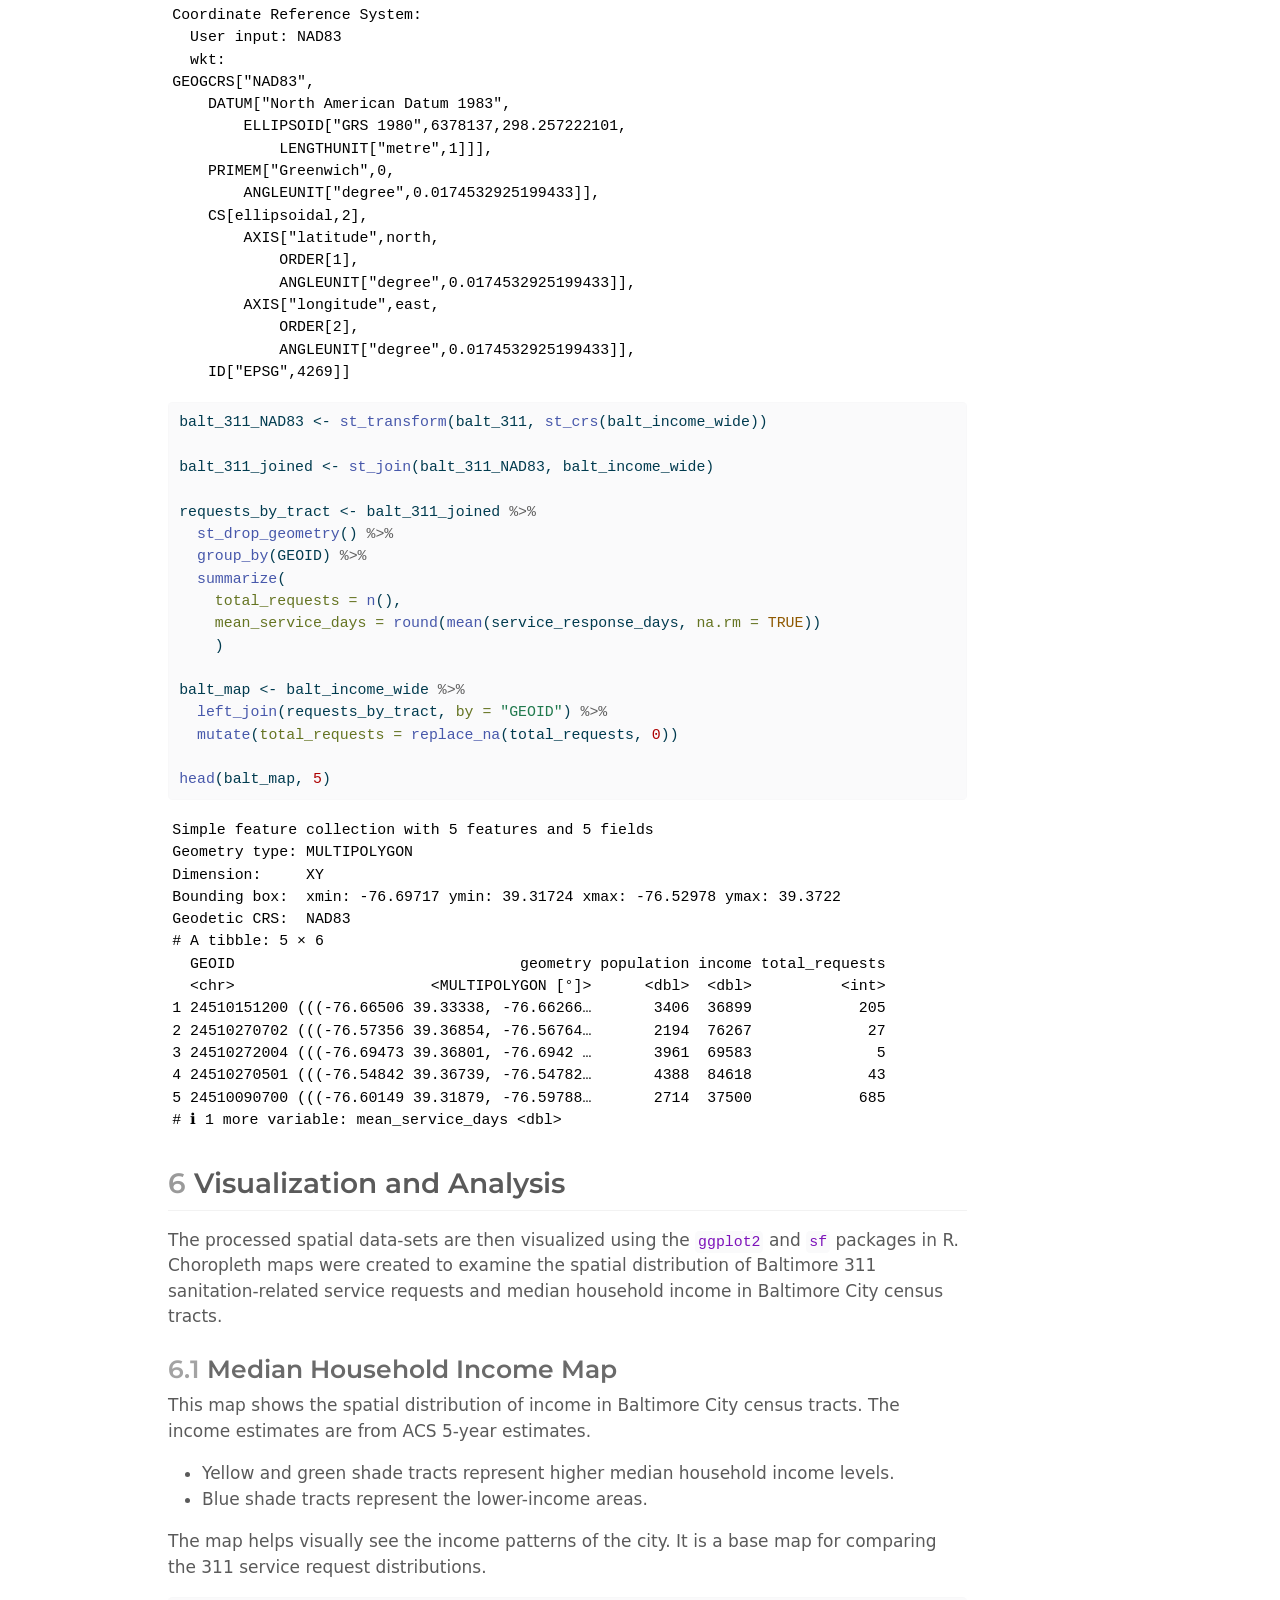
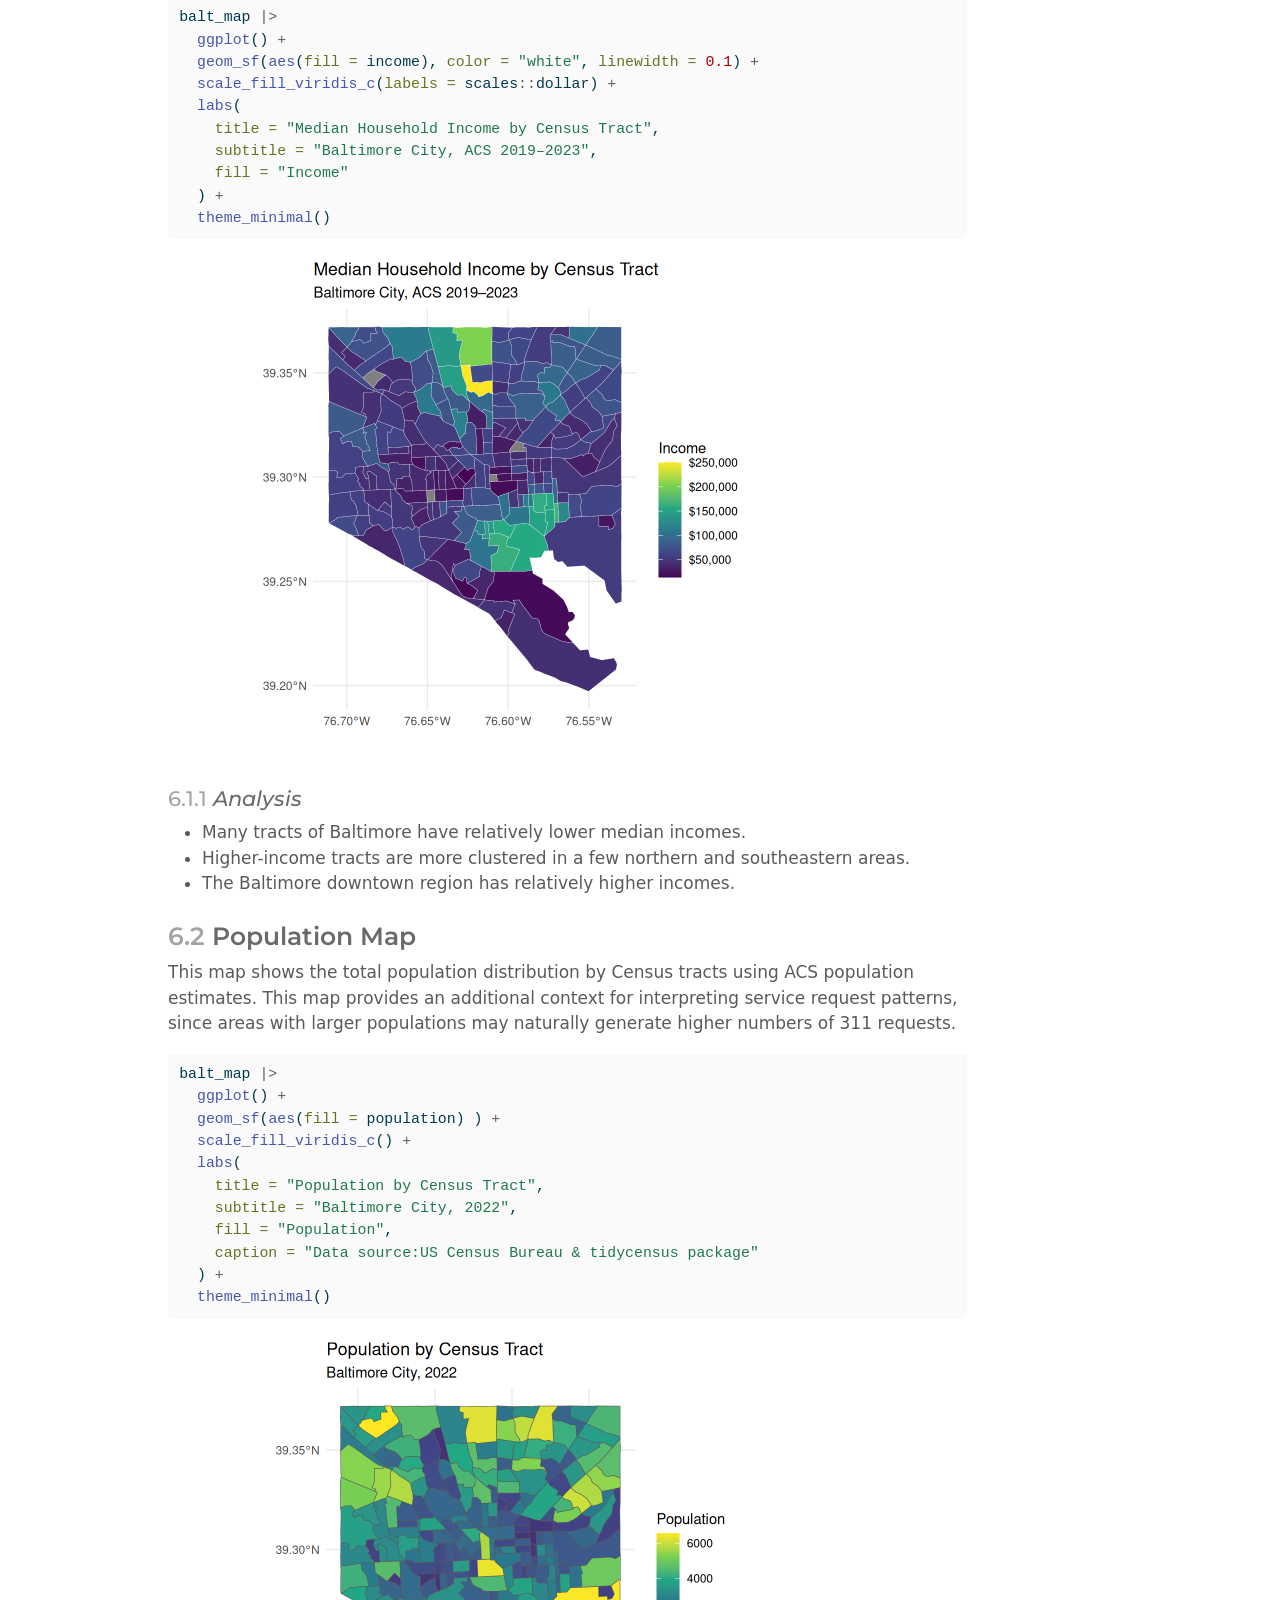
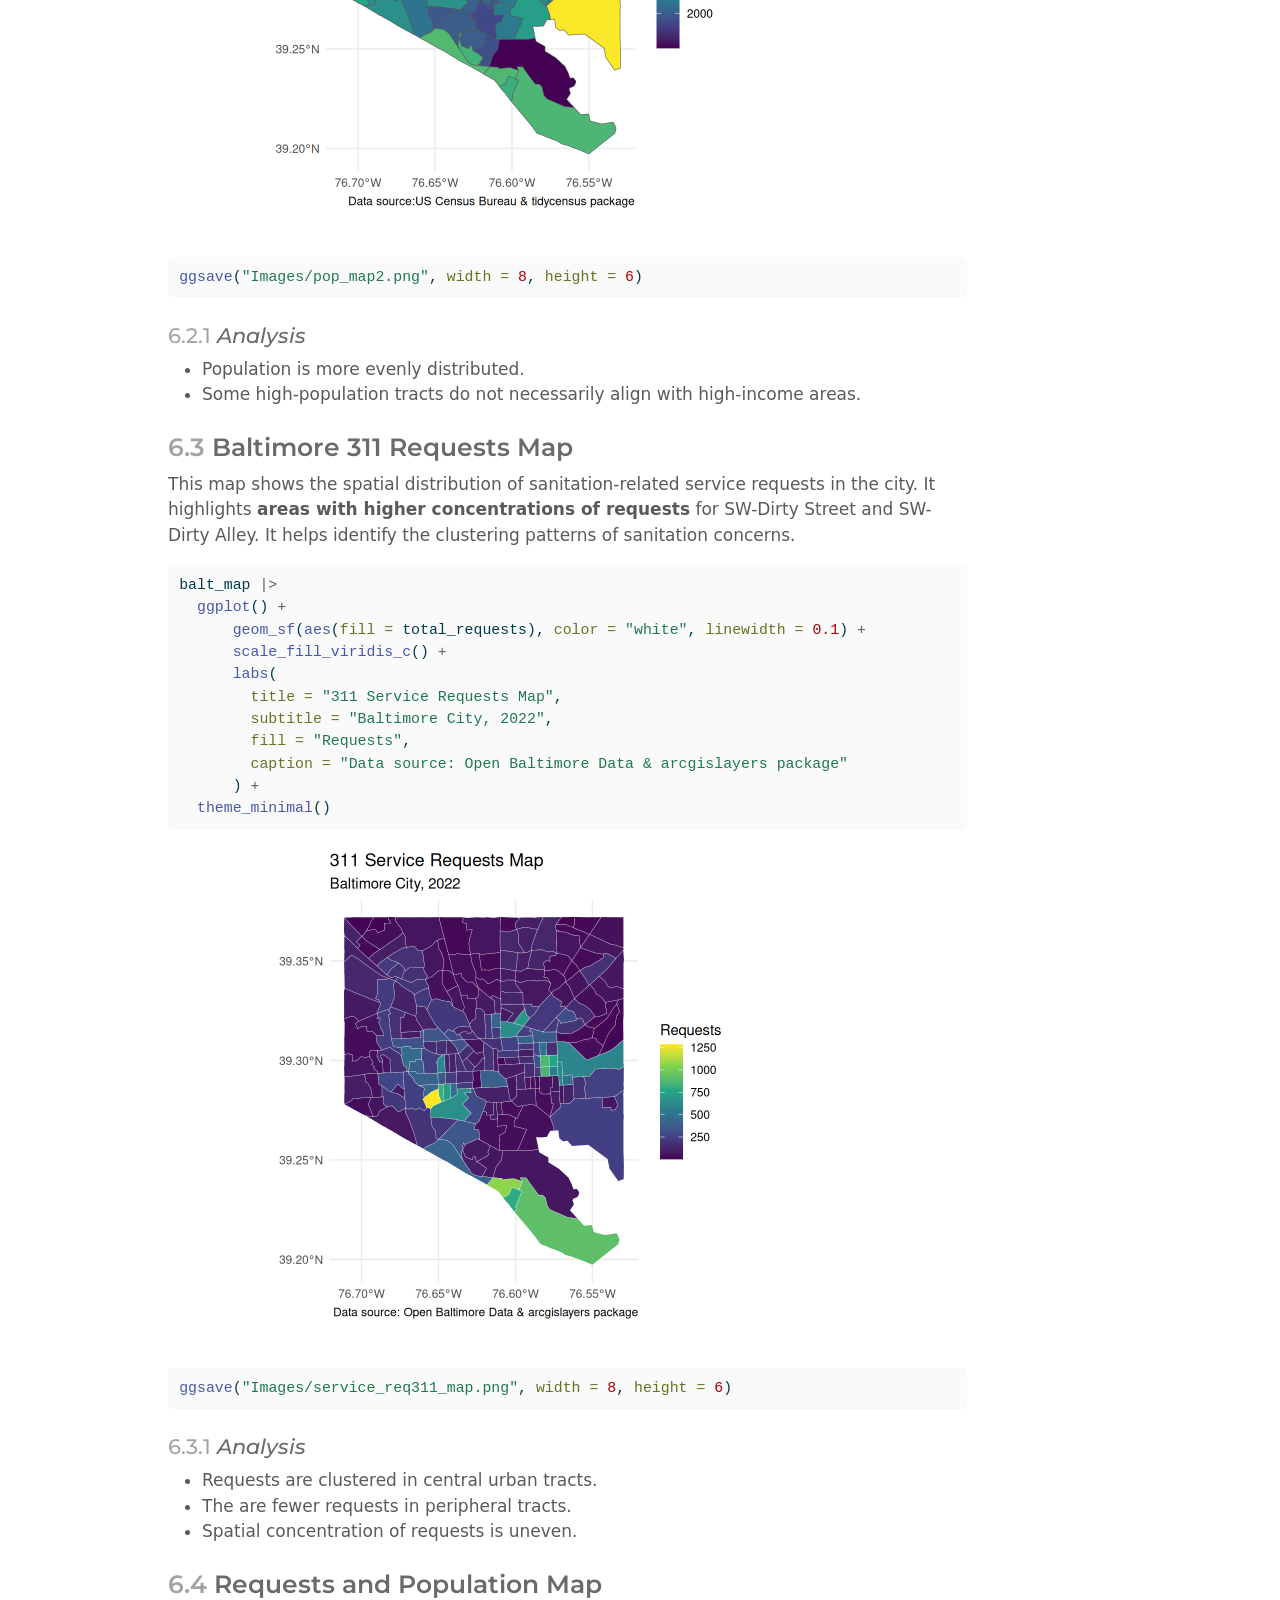
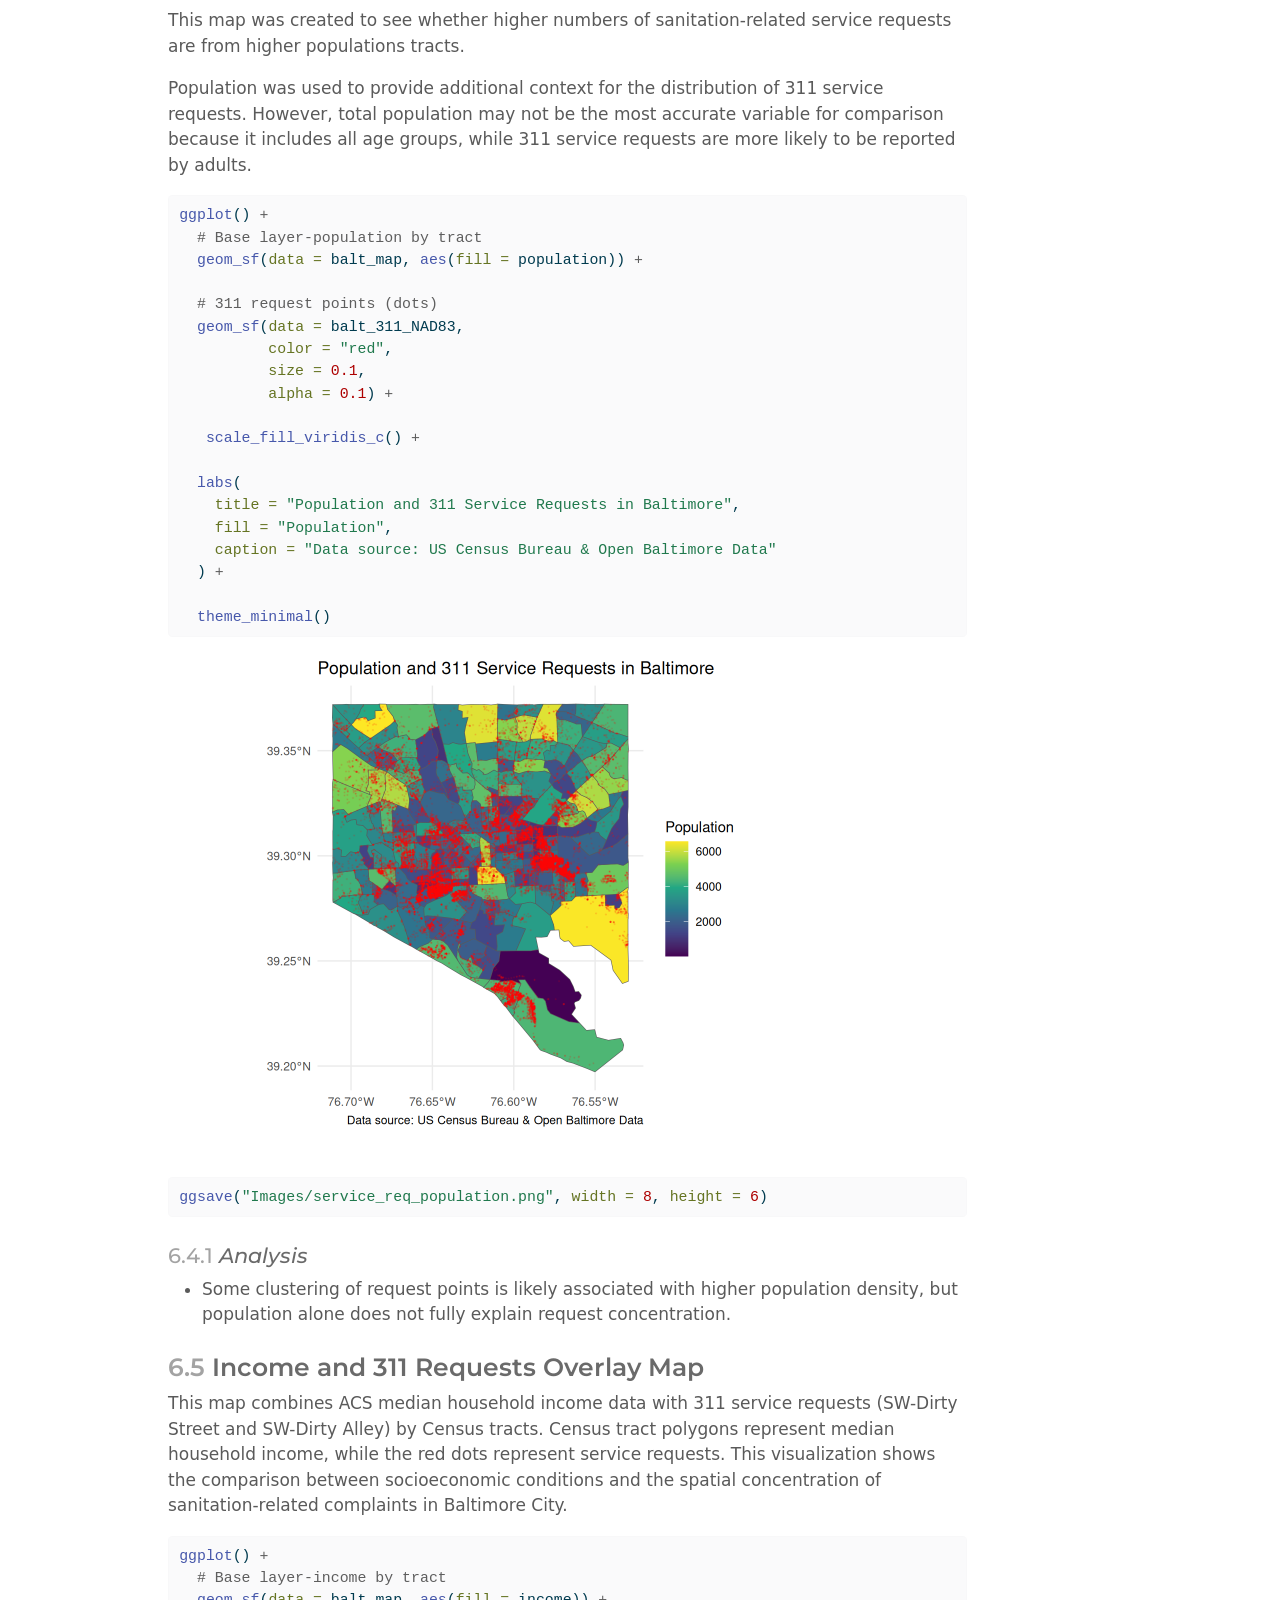
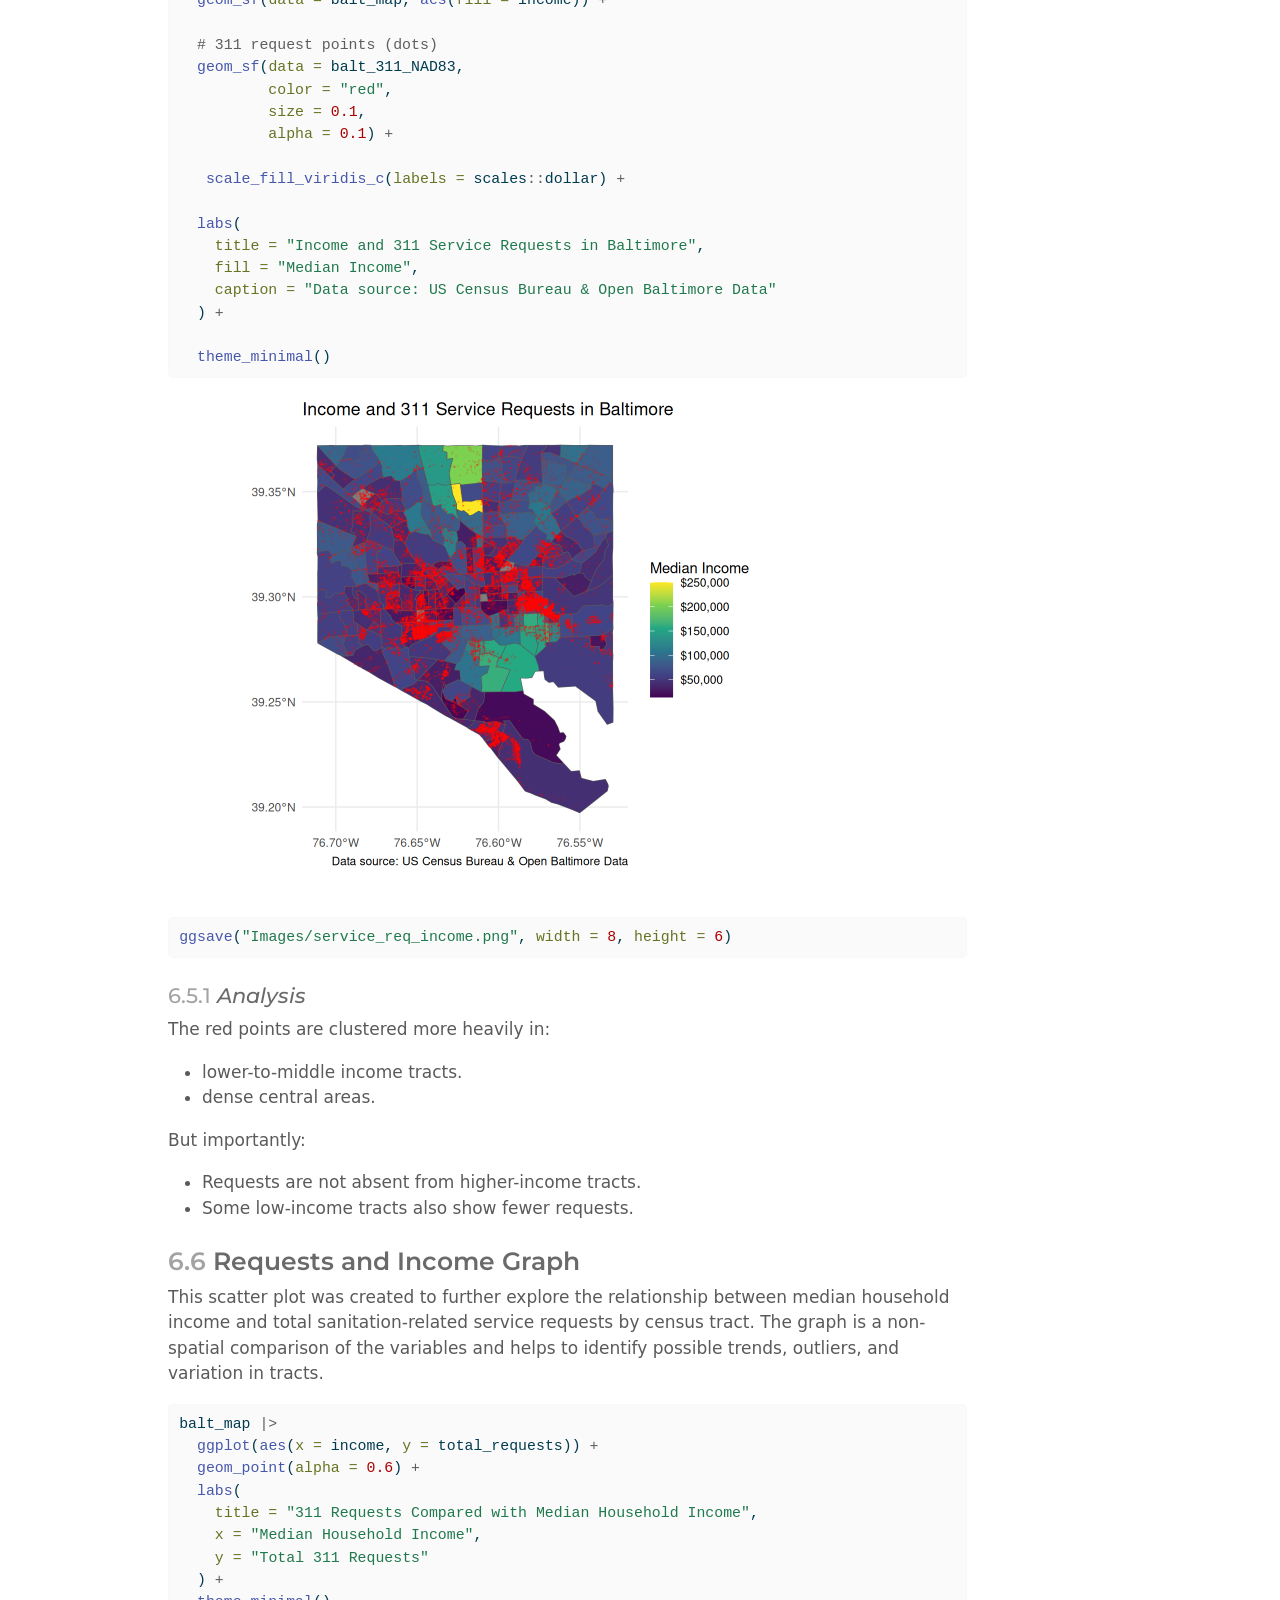
==== commit e77e6cb3: "Built site for gh-pages" ====
--- a/ges_668/index.html
+++ b/ges_668/index.html
@@ -78,7 +78,7 @@
 <link href="../site_libs/quarto-html/quarto-syntax-highlighting-7f8f88aac4f3542376d5c11b86a4c14d.css" rel="stylesheet" id="quarto-text-highlighting-styles">
 <script src="../site_libs/bootstrap/bootstrap.min.js"></script>
 <link href="../site_libs/bootstrap/bootstrap-icons.css" rel="stylesheet">
-<link href="../site_libs/bootstrap/bootstrap-3e7735b7b22659e5fa437aca0bb49075.min.css" rel="stylesheet" append-hash="true" id="quarto-bootstrap" data-mode="light">
+<link href="../site_libs/bootstrap/bootstrap-f4943edfcd3b274f649cef36d19b3b26.min.css" rel="stylesheet" append-hash="true" id="quarto-bootstrap" data-mode="light">
 <script id="quarto-search-options" type="application/json">{
   "location": "navbar",
   "copy-button": false,
@@ -135,6 +135,10 @@
   <li class="nav-item">
     <a class="nav-link" href="../about.html"> 
 <span class="menu-text">About</span></a>
+  </li>  
+  <li class="nav-item">
+    <a class="nav-link" href="../Remote-sensing-project.html"> 
+<span class="menu-text">Remote Sensing Project</span></a>
   </li>  
 </ul>
           </div> <!-- /navcollapse -->
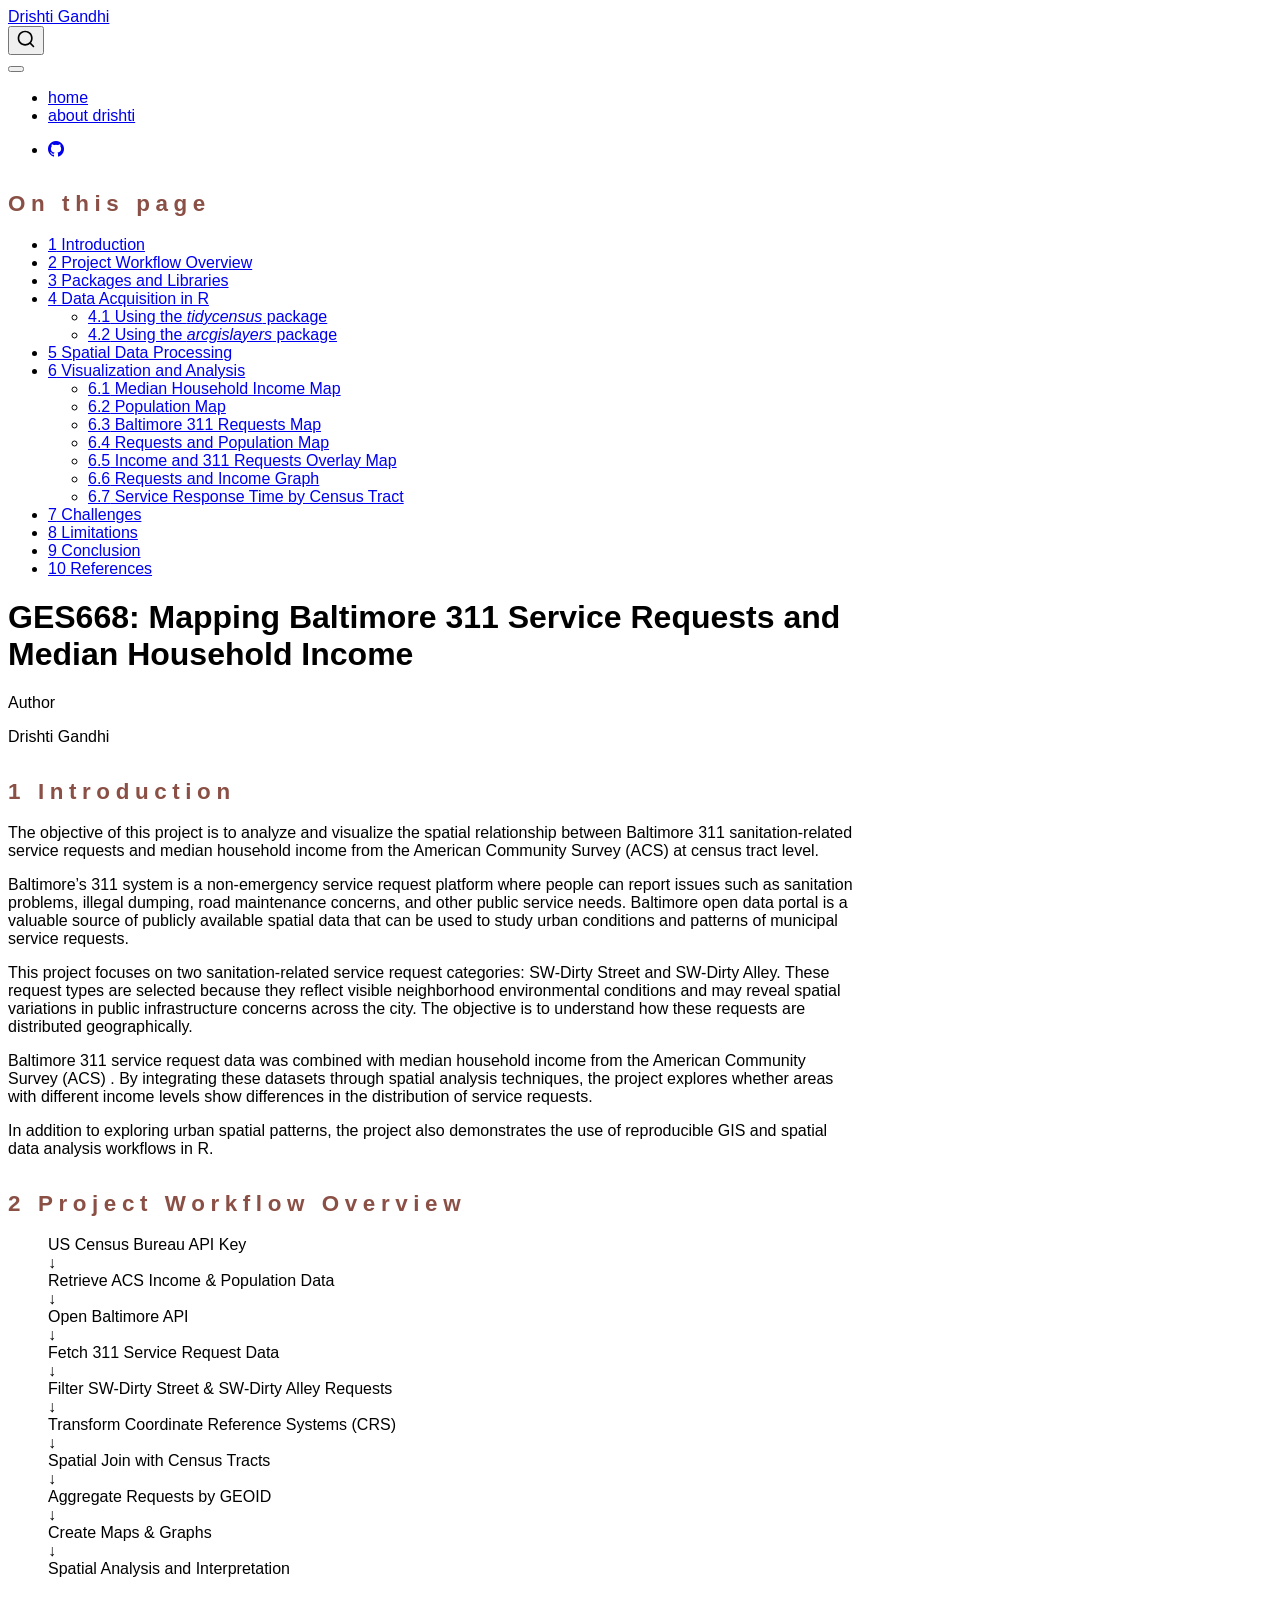
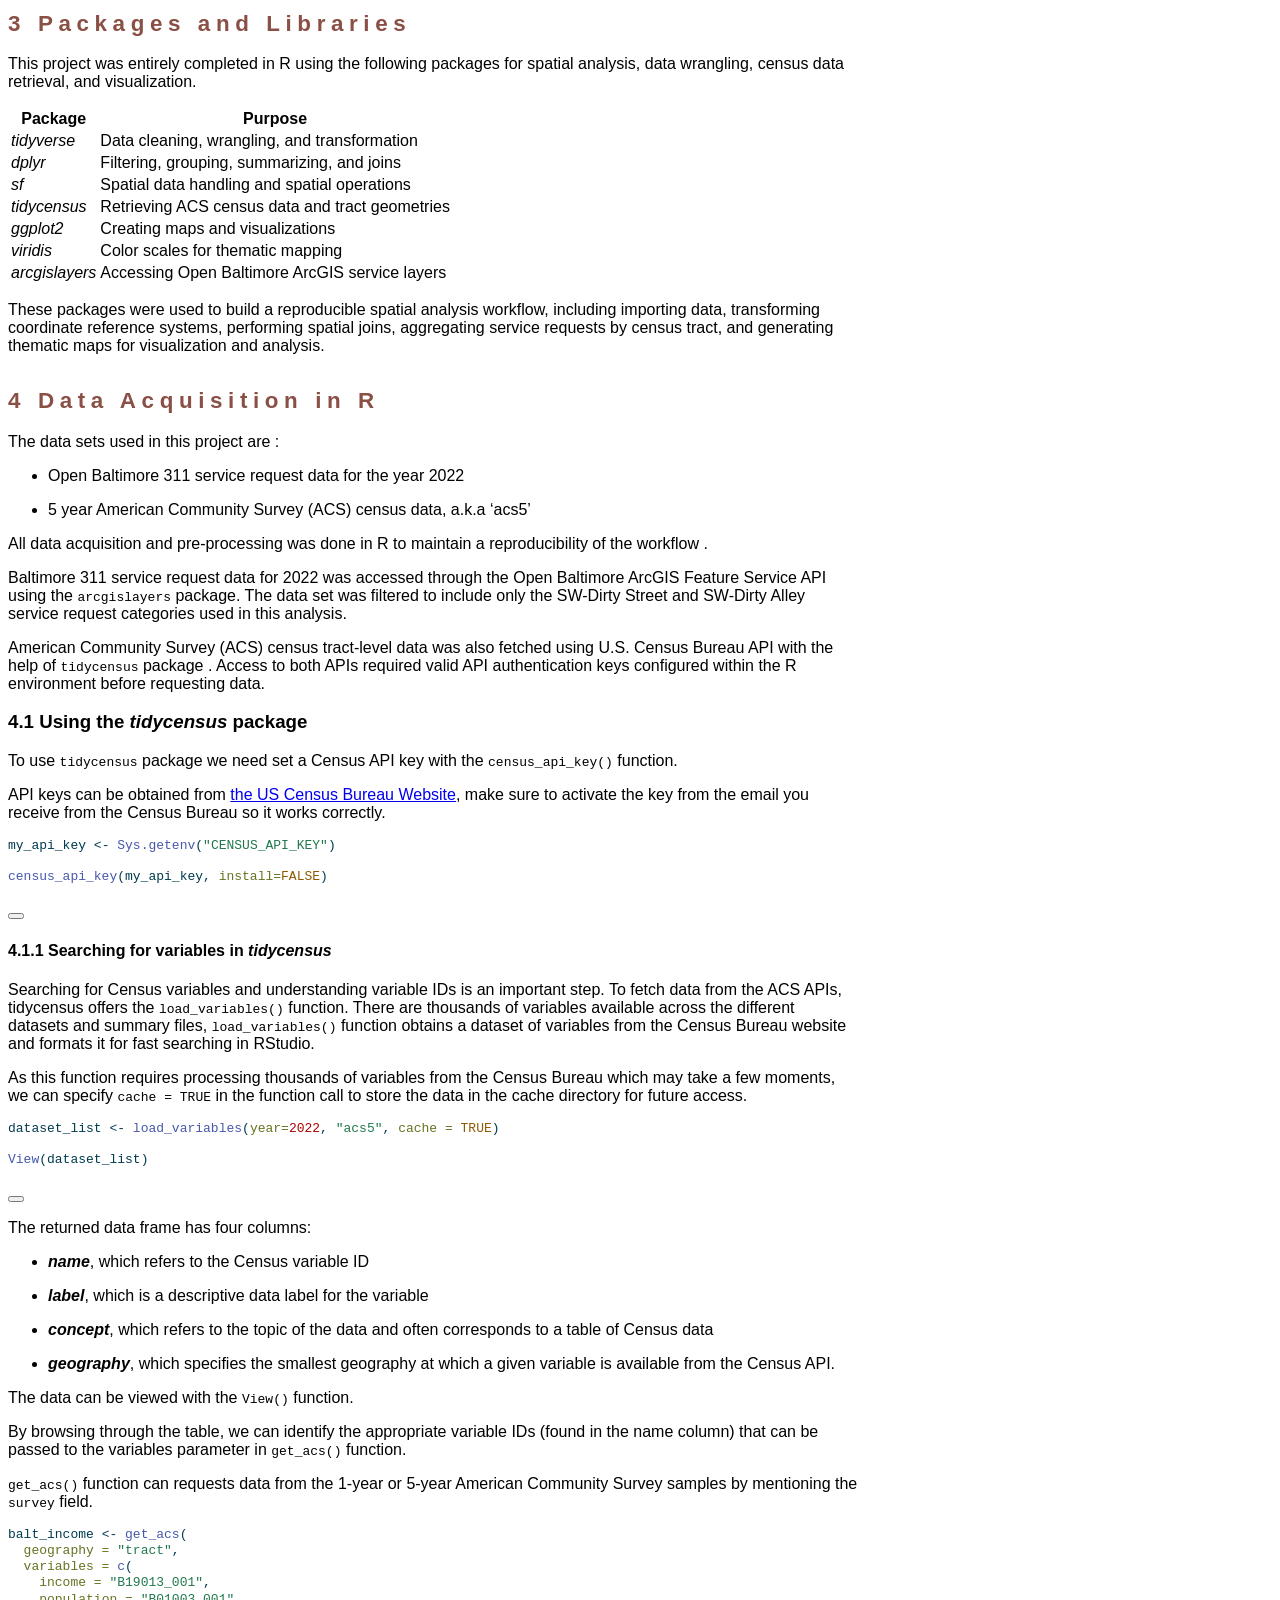
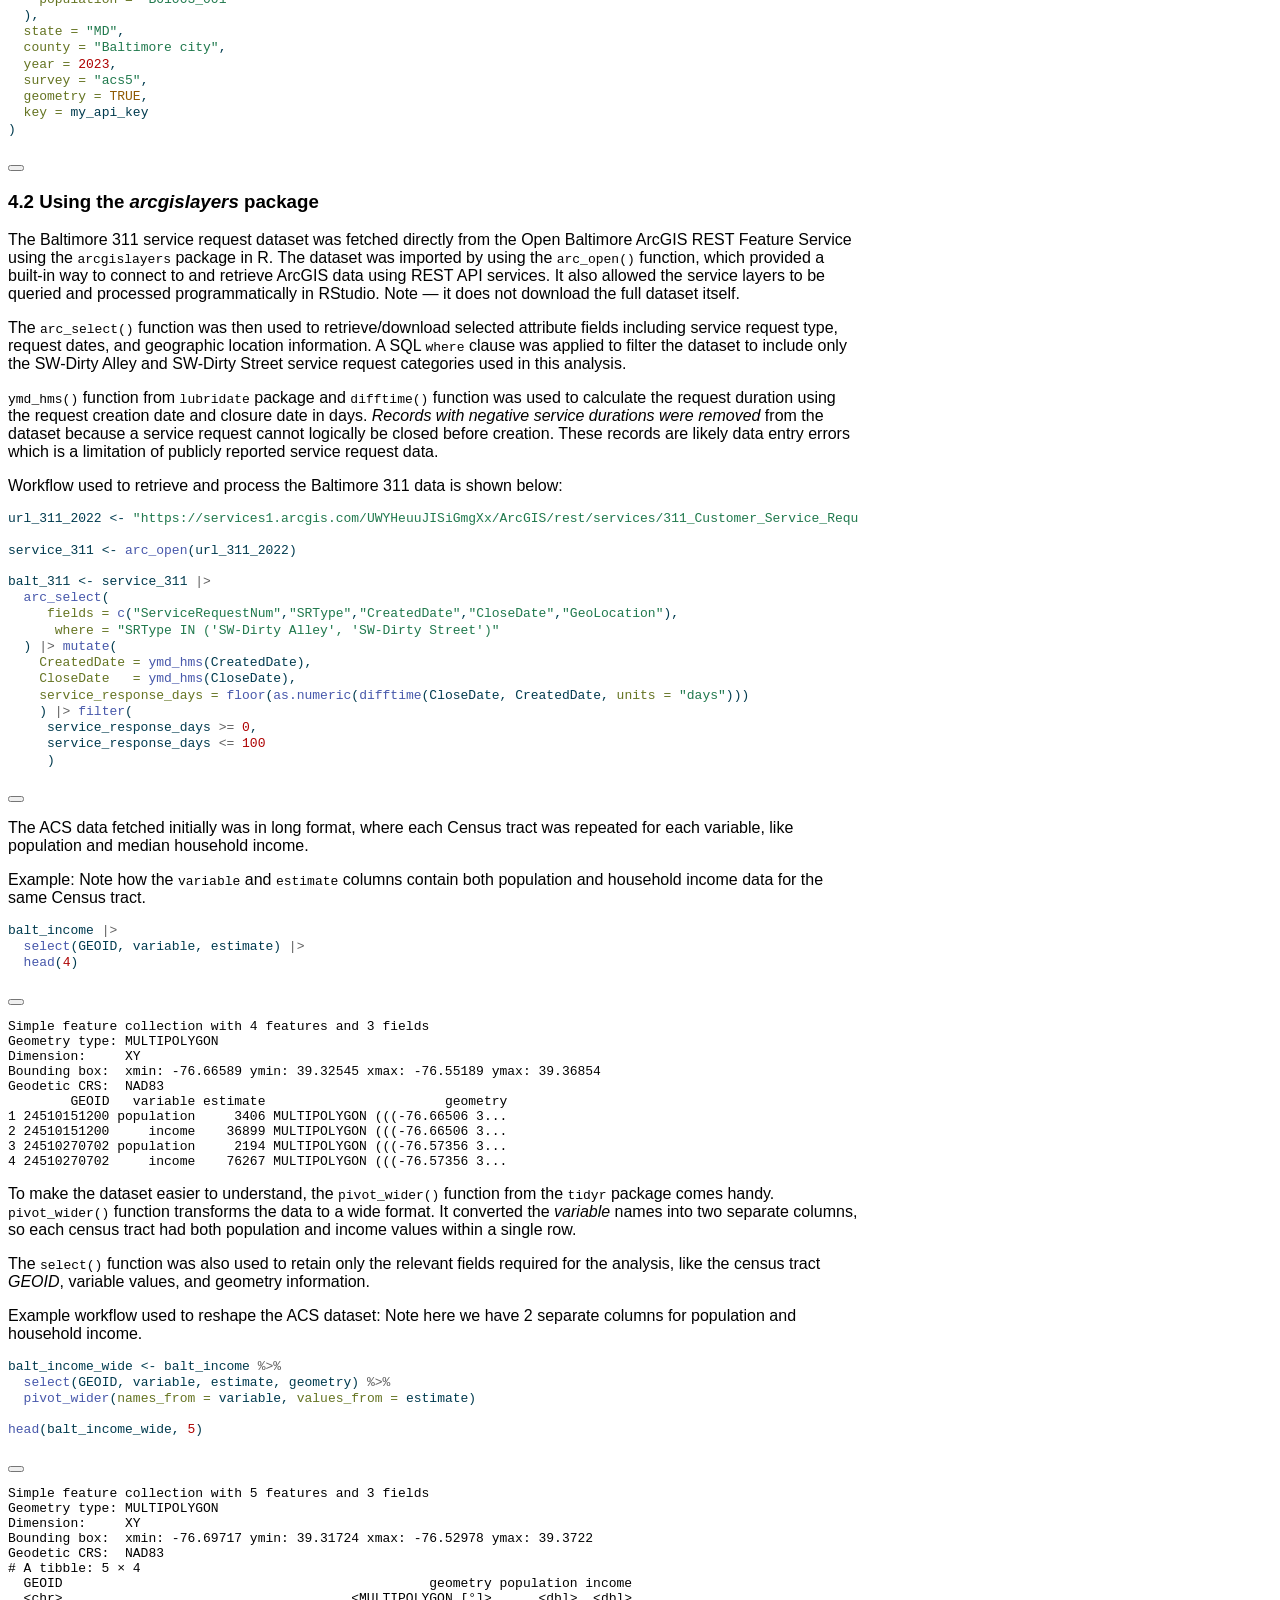
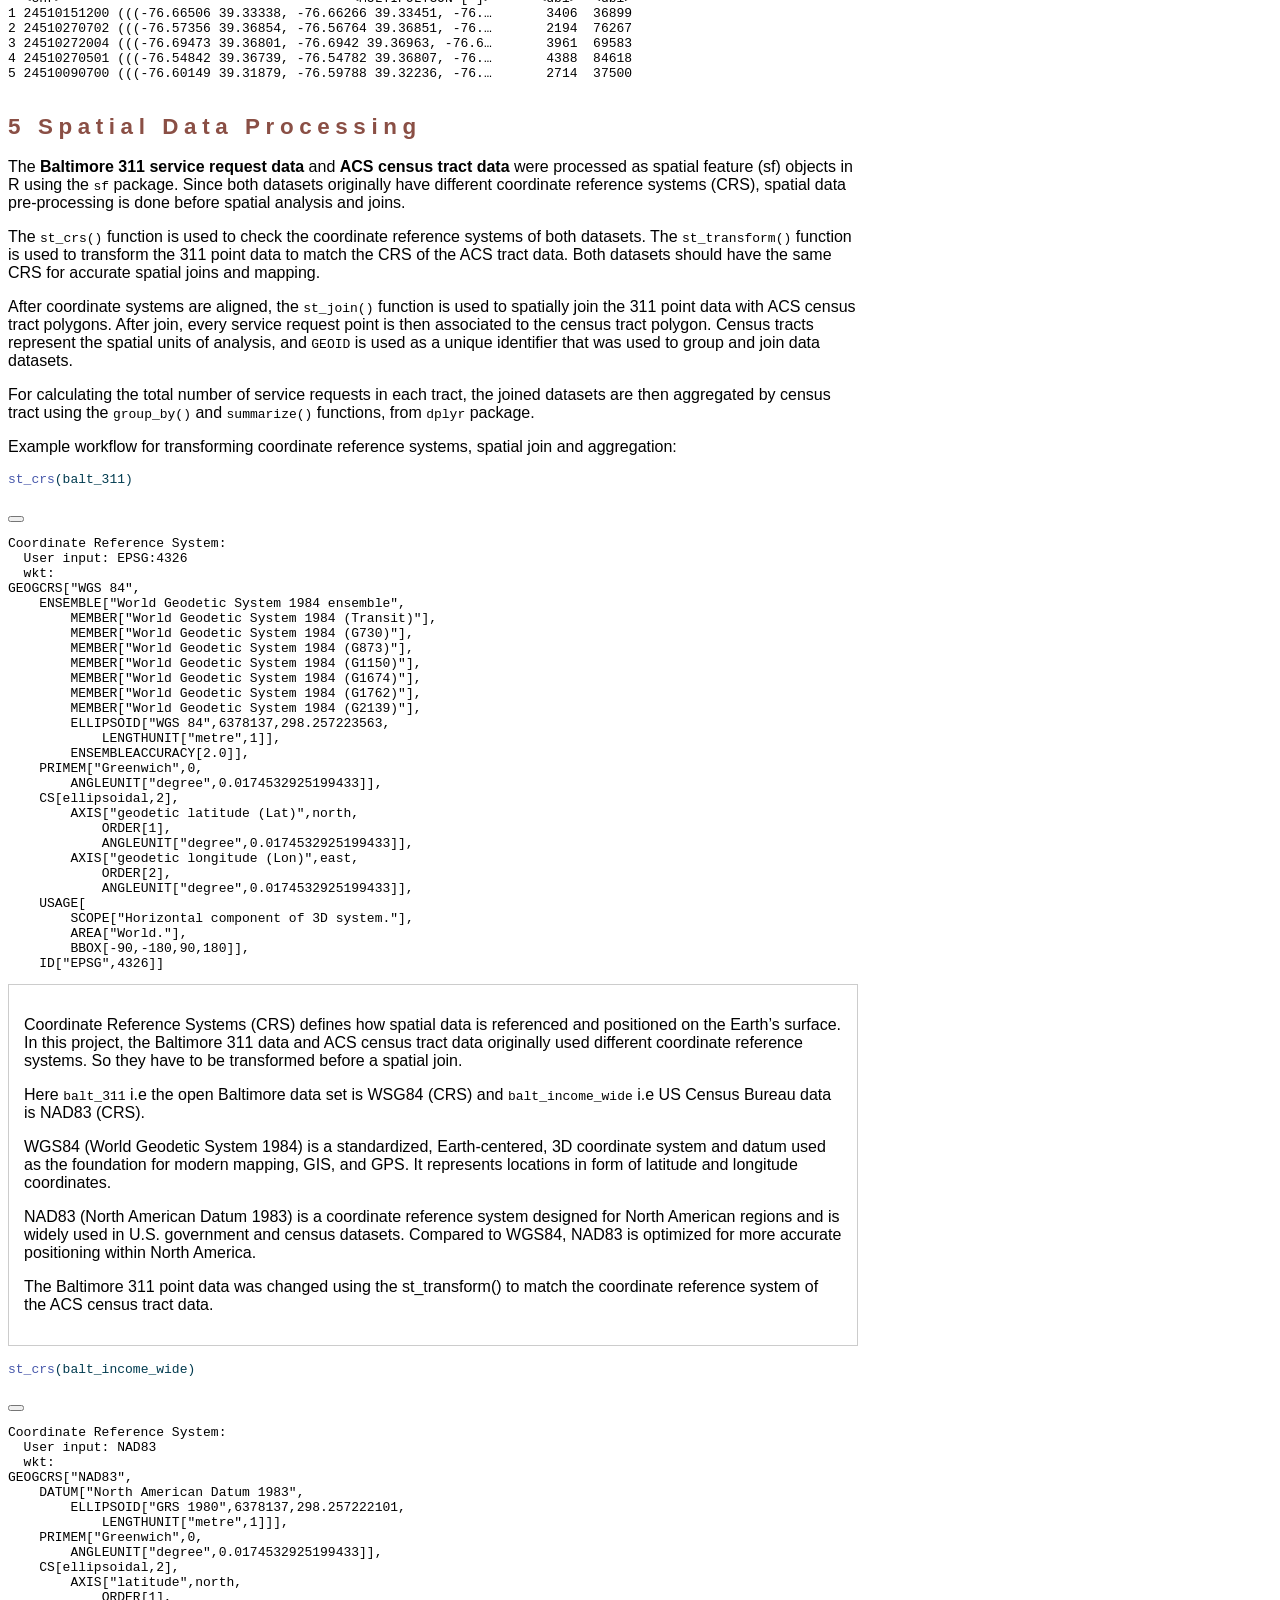
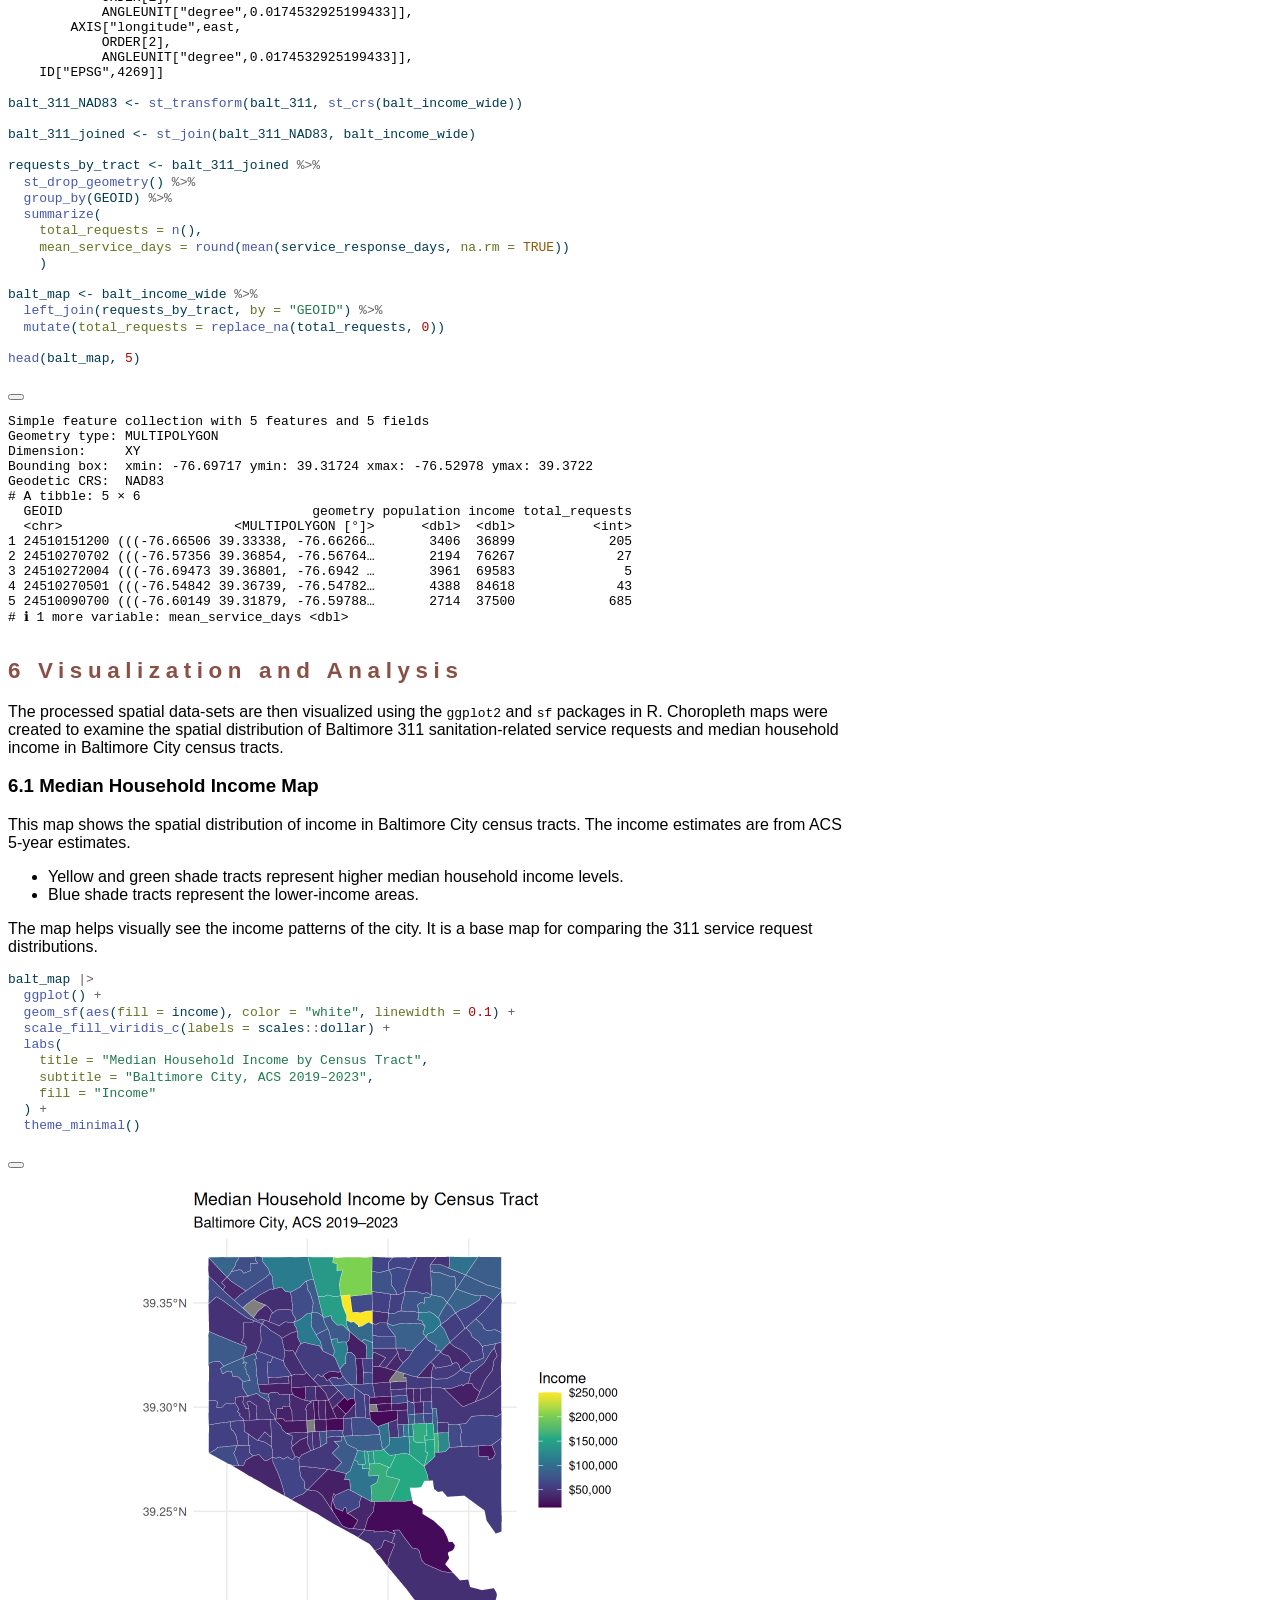
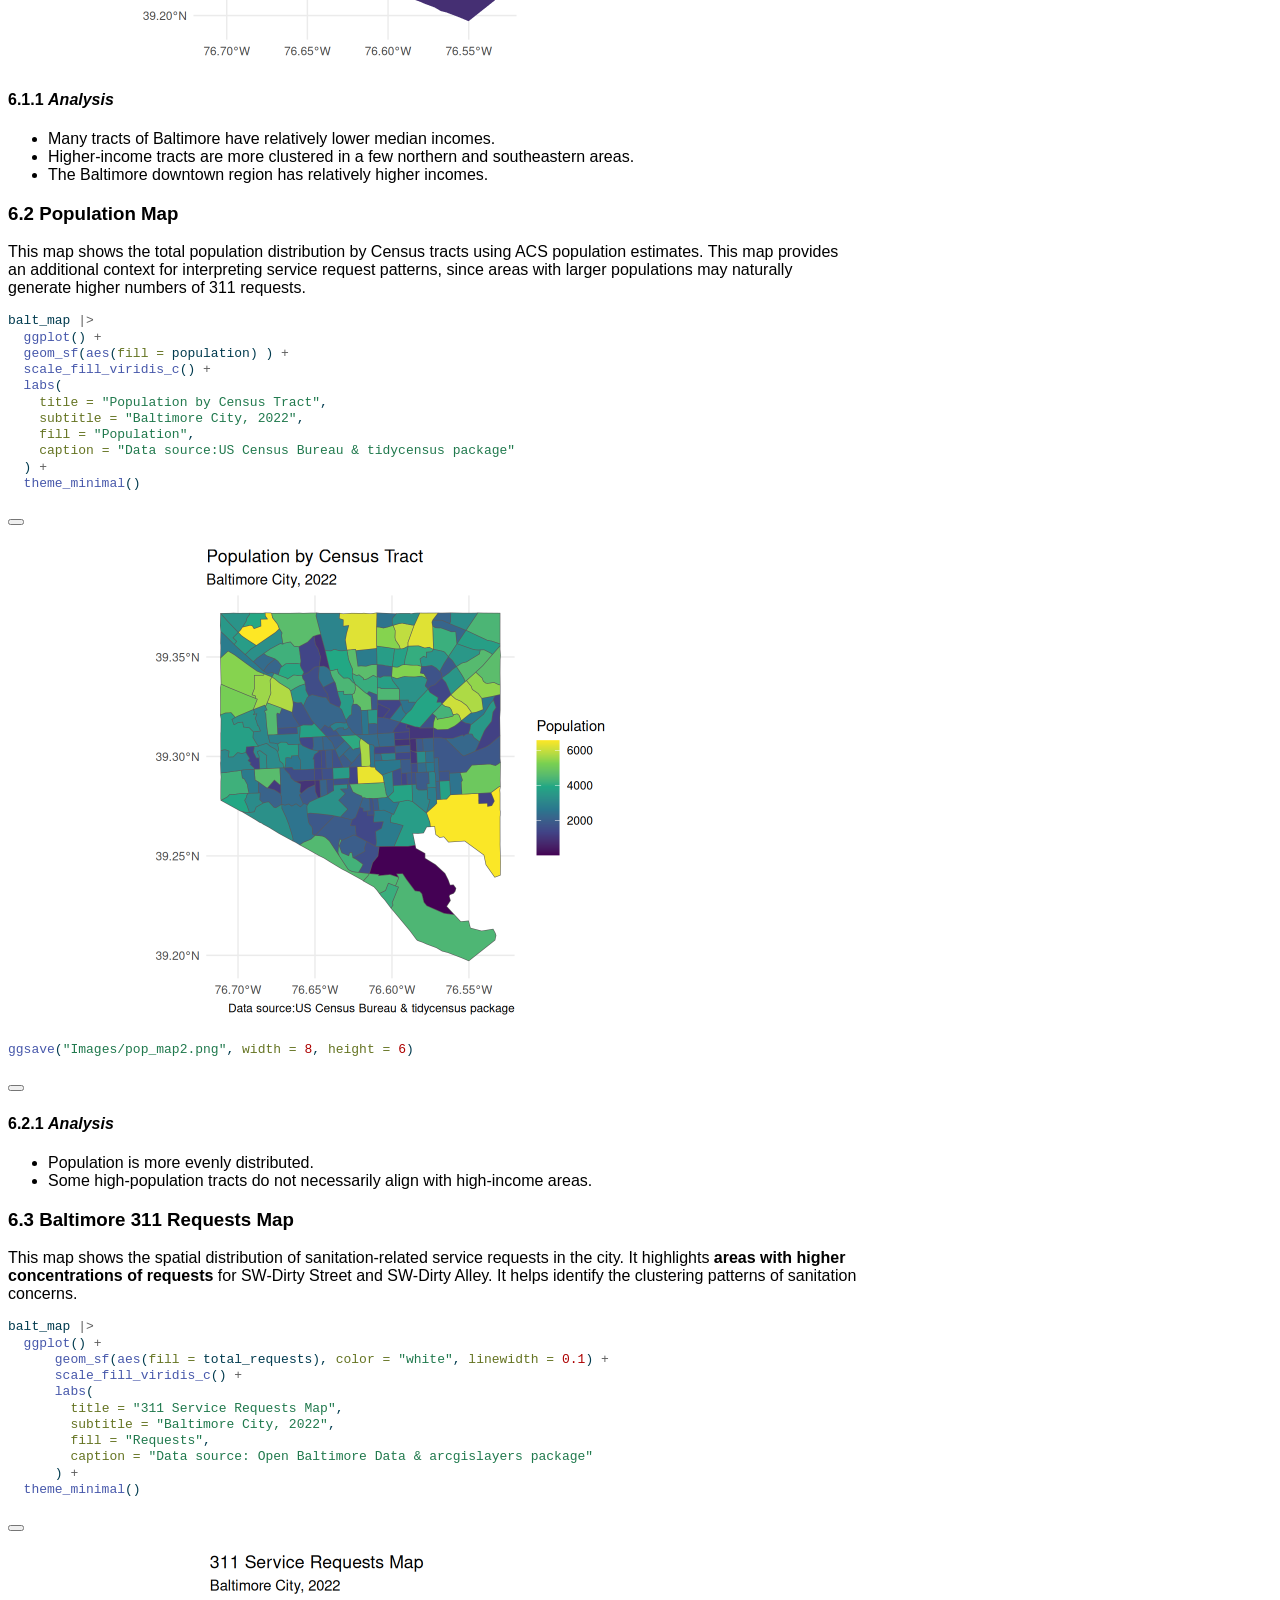
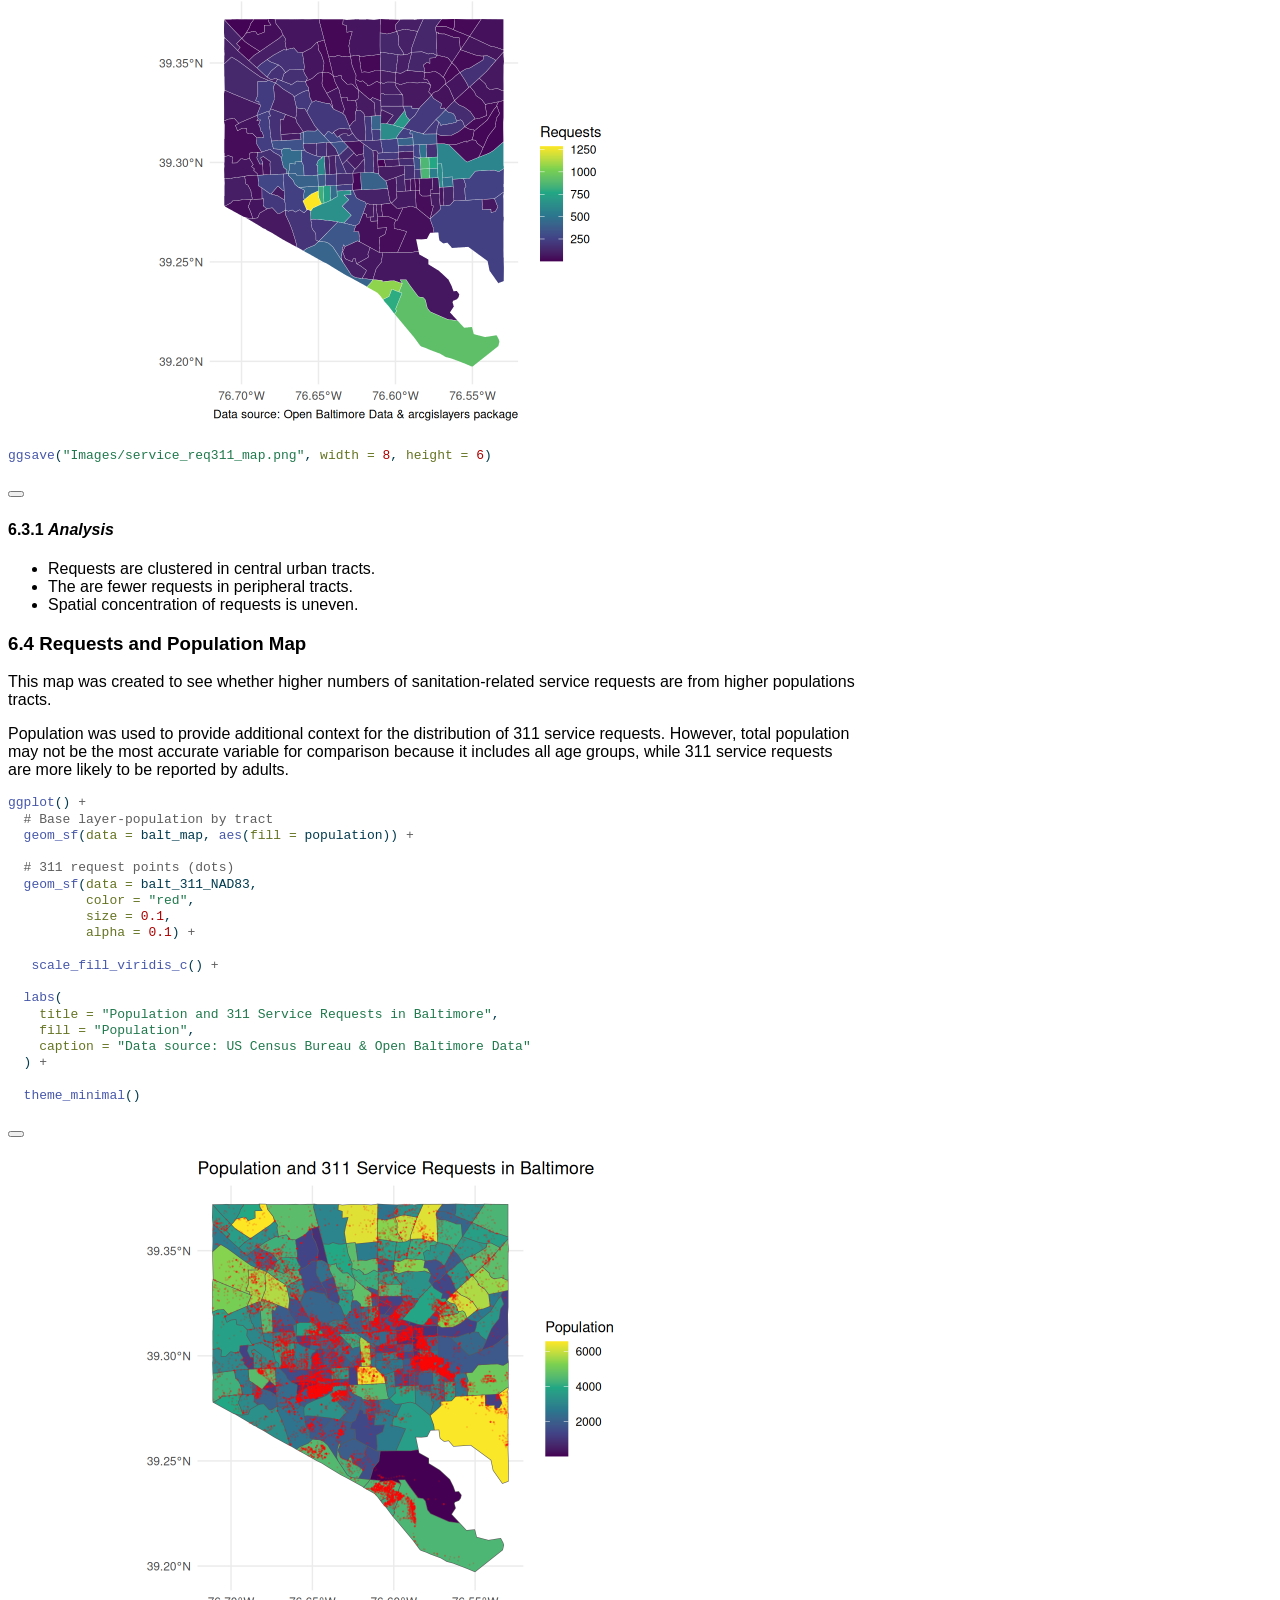
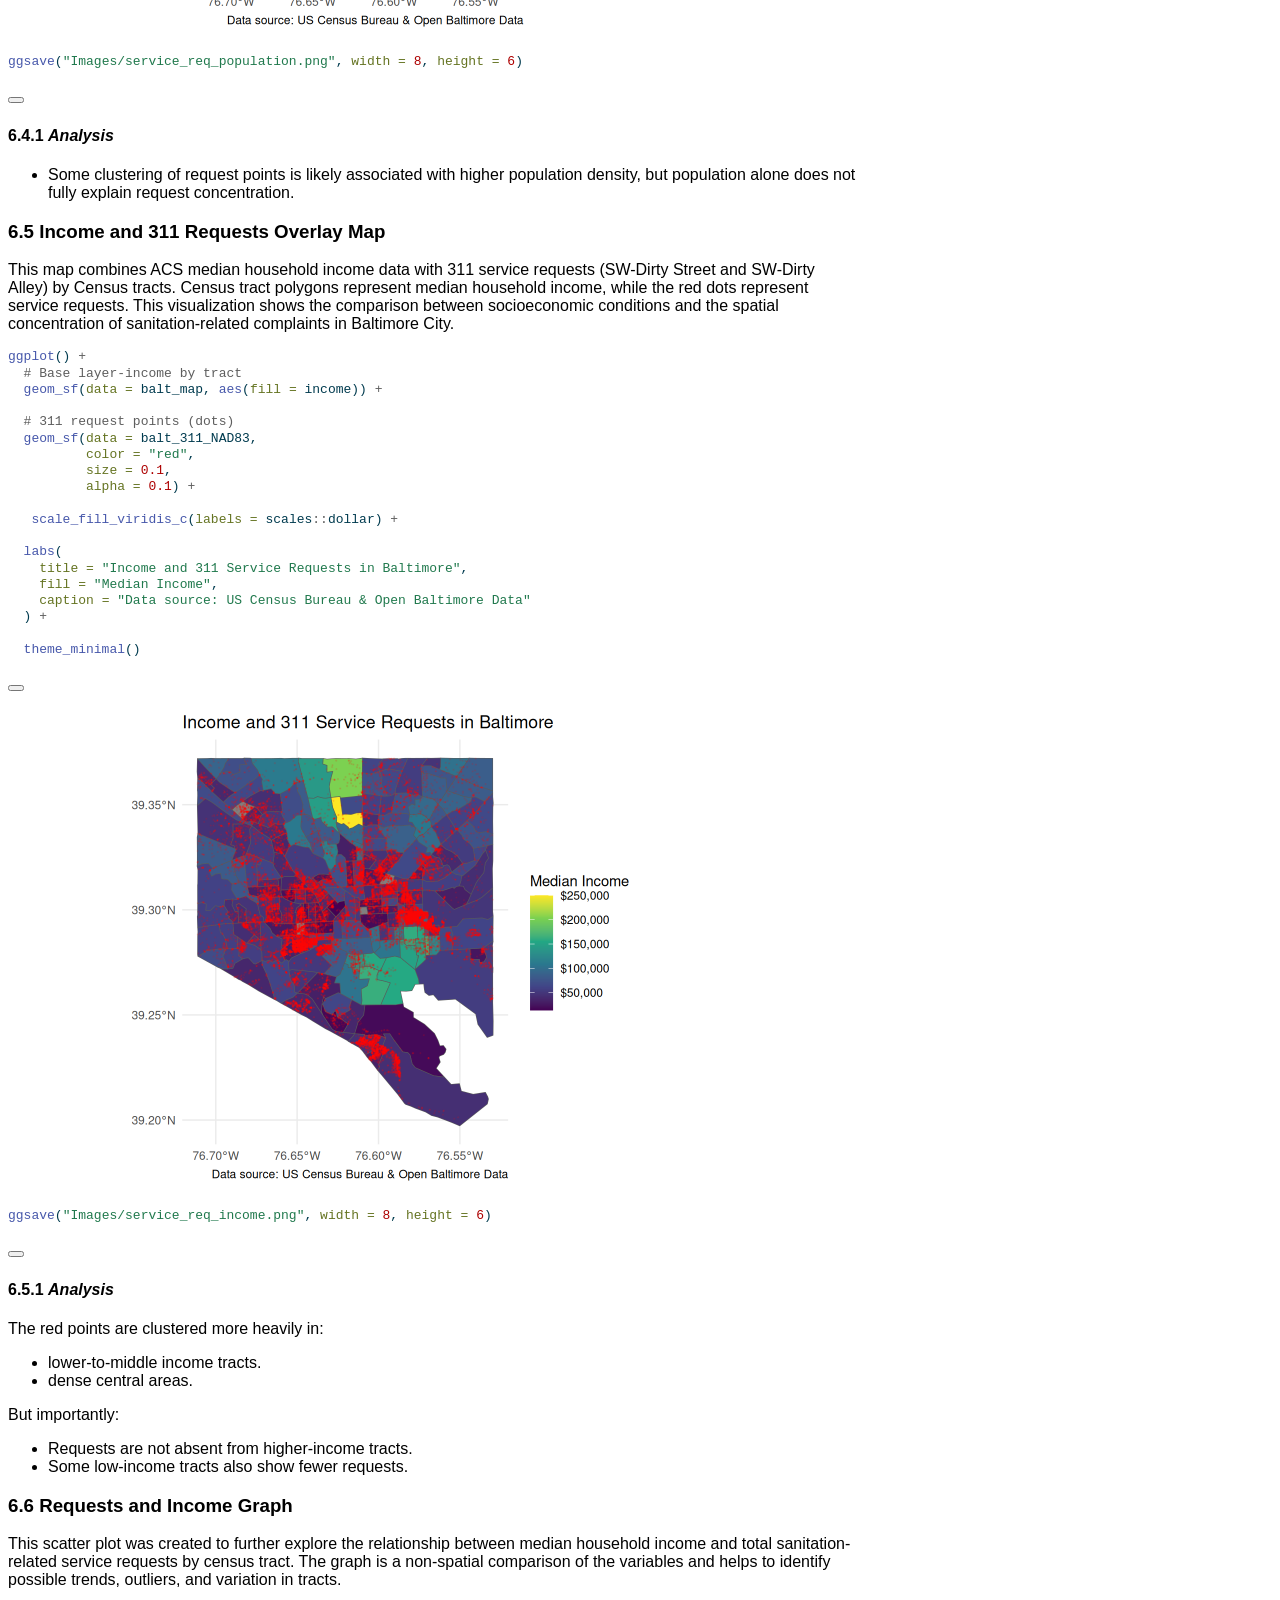
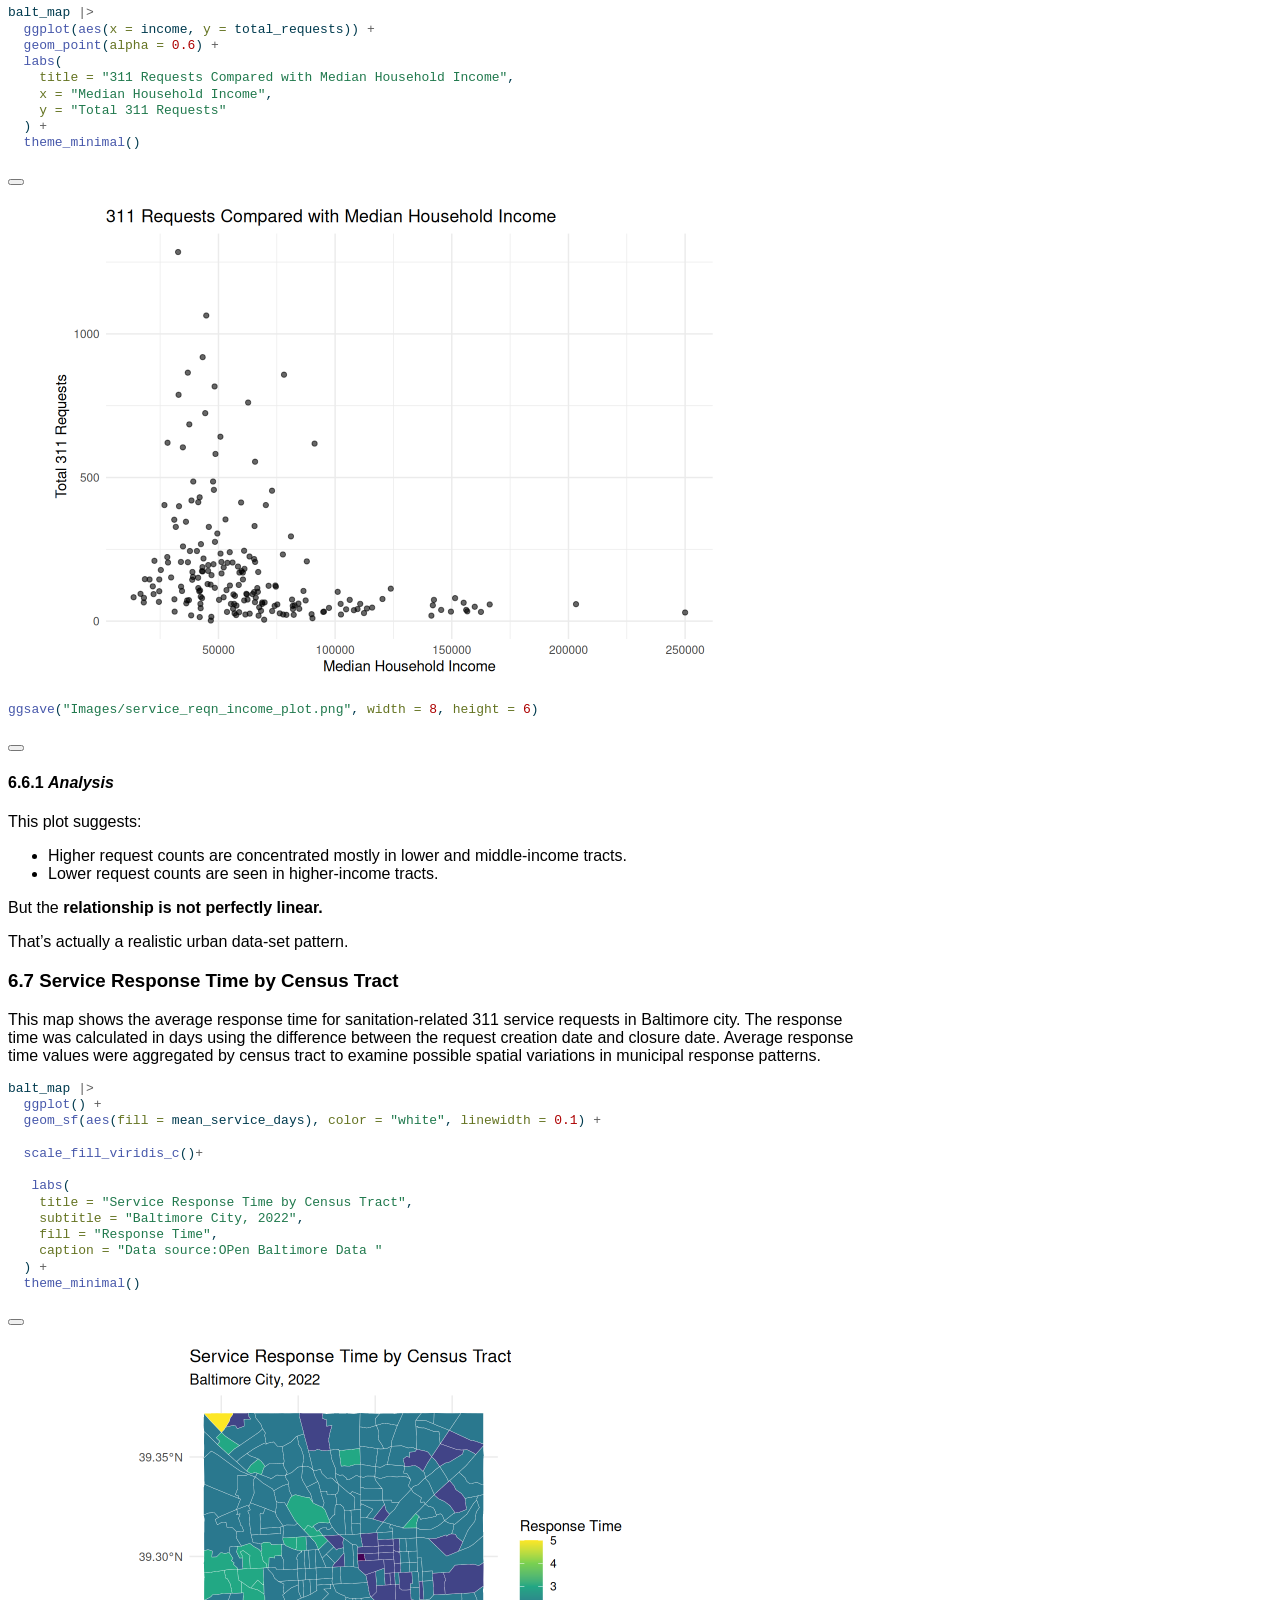
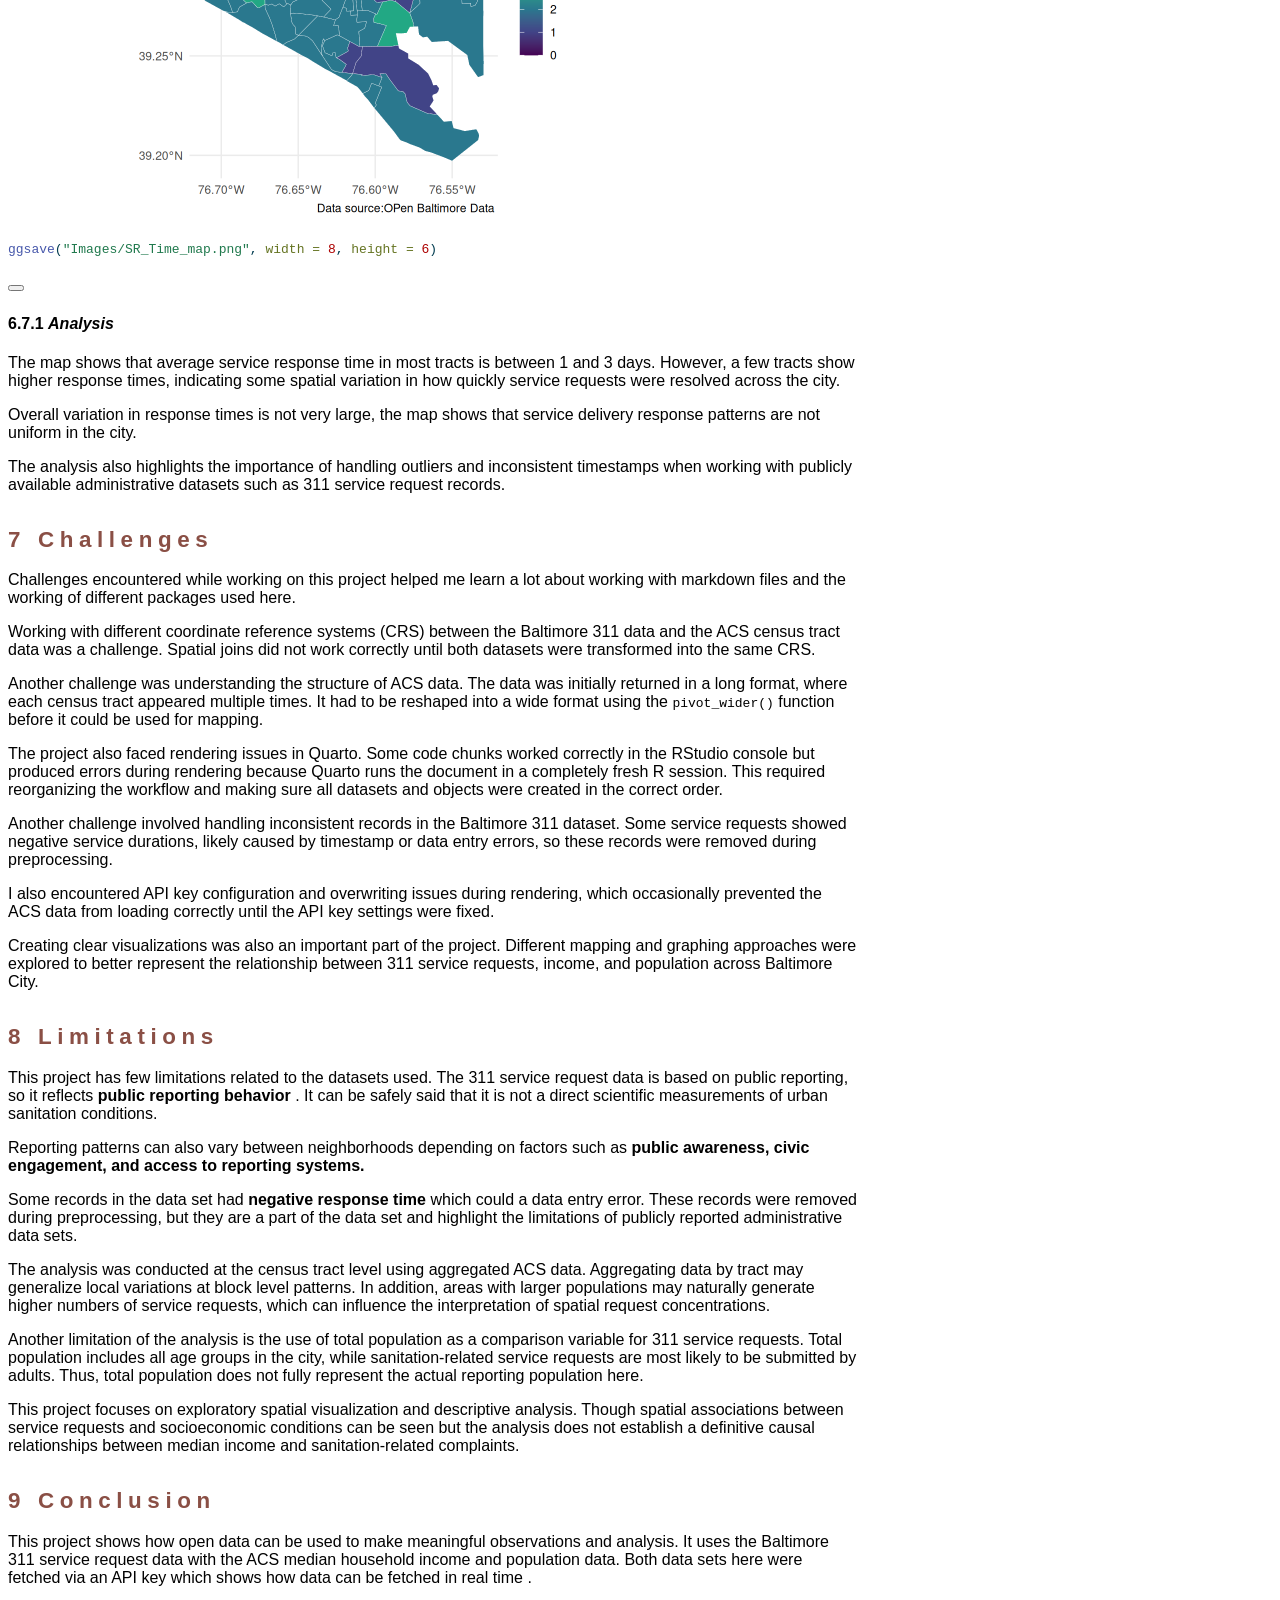
==== commit 258144bb: "Built site for gh-pages" ====
--- a/ges_668/index.html
+++ b/ges_668/index.html
@@ -2,13 +2,13 @@
 <html xmlns="http://www.w3.org/1999/xhtml" lang="en" xml:lang="en"><head>
 
 <meta charset="utf-8">
-<meta name="generator" content="quarto-1.9.37">
+<meta name="generator" content="quarto-1.9.38">
 
 <meta name="viewport" content="width=device-width, initial-scale=1.0, user-scalable=yes">
 
 <meta name="author" content="Drishti Gandhi">
 
-<title>GES668: Mapping Baltimore 311 Service Requests and Median Household Income – Drishti Gandhi Portfolio</title>
+<title>GES668: Mapping Baltimore 311 Service Requests and Median Household Income – Drishti Gandhi</title>
 <style>
 /* Default styles provided by pandoc.
 ** See https://pandoc.org/MANUAL.html#variables-for-html for config info.
@@ -75,10 +75,10 @@
 <script src="../site_libs/quarto-html/tippy.umd.min.js"></script>
 <script src="../site_libs/quarto-html/anchor.min.js"></script>
 <link href="../site_libs/quarto-html/tippy.css" rel="stylesheet">
-<link href="../site_libs/quarto-html/quarto-syntax-highlighting-7f8f88aac4f3542376d5c11b86a4c14d.css" rel="stylesheet" id="quarto-text-highlighting-styles">
+<link href="../site_libs/quarto-html/quarto-syntax-highlighting-15634bcf2e68342d4ad2dfa704d543f6.css" rel="stylesheet" id="quarto-text-highlighting-styles">
 <script src="../site_libs/bootstrap/bootstrap.min.js"></script>
 <link href="../site_libs/bootstrap/bootstrap-icons.css" rel="stylesheet">
-<link href="../site_libs/bootstrap/bootstrap-f4943edfcd3b274f649cef36d19b3b26.min.css" rel="stylesheet" append-hash="true" id="quarto-bootstrap" data-mode="light">
+<link href="../site_libs/bootstrap/bootstrap-bba5ebae505b5c03f3f0d8040a416a6b.min.css" rel="stylesheet" append-hash="true" id="quarto-bootstrap" data-mode="light">
 <script id="quarto-search-options" type="application/json">{
   "location": "navbar",
   "copy-button": false,
@@ -119,7 +119,7 @@
       <div class="navbar-container container-fluid">
       <div class="navbar-brand-container mx-auto">
     <a class="navbar-brand" href="../index.html">
-    <span class="navbar-title">Drishti Gandhi Portfolio</span>
+    <span class="navbar-title">Drishti Gandhi</span>
     </a>
   </div>
             <div id="quarto-search" class="" title="Search"></div>
@@ -130,15 +130,18 @@
             <ul class="navbar-nav navbar-nav-scroll me-auto">
   <li class="nav-item">
     <a class="nav-link" href="../index.html"> 
-<span class="menu-text">Home</span></a>
+<span class="menu-text">home</span></a>
   </li>  
   <li class="nav-item">
     <a class="nav-link" href="../about.html"> 
-<span class="menu-text">About</span></a>
+<span class="menu-text">about drishti</span></a>
   </li>  
-  <li class="nav-item">
-    <a class="nav-link" href="../Remote-sensing-project.html"> 
-<span class="menu-text">Remote Sensing Project</span></a>
+</ul>
+            <ul class="navbar-nav navbar-nav-scroll ms-auto">
+  <li class="nav-item compact">
+    <a class="nav-link" href="https://github.com/Drishti16G/Drishti16G.github.io"> <i class="bi bi-github" role="img">
+</i> 
+<span class="menu-text"></span></a>
   </li>  
 </ul>
           </div> <!-- /navcollapse -->
@@ -809,8 +812,8 @@
 <li><p><a href="https://doi.org/10.1371/journal.pone.0186314">Structure of 311 service requests as a signature of urban location</a></p></li>
 <li><p><a href="https://doi.org/10.48550/arXiv.1710.02452">Equity in 311 Reporting: Understanding Socio-Spatial Differentials in the Propensity to Complain</a></p></li>
 <li><p><a href="https://doi.org/10.1561/100.00022089">Unequal Responsiveness in City Service Delivery: Evidence from 42 Million 311 Calls</a></p></li>
+<li><p><a href="https://data.census.gov/">US Census Bureau Website</a></p></li>
 </ol>
-<p>9.<a href="https://data.census.gov/">US Census Bureau Website</a></p>
 
 
 </section>
--- a/site_libs/quarto-html/quarto-syntax-highlighting-15634bcf2e68342d4ad2dfa704d543f6.css
+++ b/site_libs/quarto-html/quarto-syntax-highlighting-15634bcf2e68342d4ad2dfa704d543f6.css
@@ -0,0 +1,236 @@
+/* quarto syntax highlight colors */
+:root {
+  --quarto-hl-ot-color: #003B4F;
+  --quarto-hl-at-color: #657422;
+  --quarto-hl-ss-color: #20794D;
+  --quarto-hl-an-color: #5E5E5E;
+  --quarto-hl-fu-color: #4758AB;
+  --quarto-hl-st-color: #20794D;
+  --quarto-hl-cf-color: #003B4F;
+  --quarto-hl-op-color: #5E5E5E;
+  --quarto-hl-er-color: #AD0000;
+  --quarto-hl-bn-color: #AD0000;
+  --quarto-hl-al-color: #AD0000;
+  --quarto-hl-va-color: #111111;
+  --quarto-hl-bu-color: inherit;
+  --quarto-hl-ex-color: inherit;
+  --quarto-hl-pp-color: #AD0000;
+  --quarto-hl-in-color: #5E5E5E;
+  --quarto-hl-vs-color: #20794D;
+  --quarto-hl-wa-color: #5E5E5E;
+  --quarto-hl-do-color: #5E5E5E;
+  --quarto-hl-im-color: #00769E;
+  --quarto-hl-ch-color: #20794D;
+  --quarto-hl-dt-color: #AD0000;
+  --quarto-hl-fl-color: #AD0000;
+  --quarto-hl-co-color: #5E5E5E;
+  --quarto-hl-cv-color: #5E5E5E;
+  --quarto-hl-cn-color: #8f5902;
+  --quarto-hl-sc-color: #5E5E5E;
+  --quarto-hl-dv-color: #AD0000;
+  --quarto-hl-kw-color: #003B4F;
+}
+
+/* other quarto variables */
+:root {
+  --quarto-font-monospace: SFMono-Regular, Menlo, Monaco, Consolas, "Liberation Mono", "Courier New", monospace;
+}
+
+/* syntax highlight based on Pandoc's rules */
+pre > code.sourceCode > span {
+  color: #003B4F;
+}
+
+code.sourceCode > span {
+  color: #003B4F;
+}
+
+div.sourceCode,
+div.sourceCode pre.sourceCode {
+  color: #003B4F;
+}
+
+/* Normal */
+code span {
+  color: #003B4F;
+}
+
+/* Alert */
+code span.al {
+  color: #AD0000;
+  font-style: inherit;
+}
+
+/* Annotation */
+code span.an {
+  color: #5E5E5E;
+  font-style: inherit;
+}
+
+/* Attribute */
+code span.at {
+  color: #657422;
+  font-style: inherit;
+}
+
+/* BaseN */
+code span.bn {
+  color: #AD0000;
+  font-style: inherit;
+}
+
+/* BuiltIn */
+code span.bu {
+  font-style: inherit;
+}
+
+/* ControlFlow */
+code span.cf {
+  color: #003B4F;
+  font-weight: bold;
+  font-style: inherit;
+}
+
+/* Char */
+code span.ch {
+  color: #20794D;
+  font-style: inherit;
+}
+
+/* Constant */
+code span.cn {
+  color: #8f5902;
+  font-style: inherit;
+}
+
+/* Comment */
+code span.co {
+  color: #5E5E5E;
+  font-style: inherit;
+}
+
+/* CommentVar */
+code span.cv {
+  color: #5E5E5E;
+  font-style: italic;
+}
+
+/* Documentation */
+code span.do {
+  color: #5E5E5E;
+  font-style: italic;
+}
+
+/* DataType */
+code span.dt {
+  color: #AD0000;
+  font-style: inherit;
+}
+
+/* DecVal */
+code span.dv {
+  color: #AD0000;
+  font-style: inherit;
+}
+
+/* Error */
+code span.er {
+  color: #AD0000;
+  font-style: inherit;
+}
+
+/* Extension */
+code span.ex {
+  font-style: inherit;
+}
+
+/* Float */
+code span.fl {
+  color: #AD0000;
+  font-style: inherit;
+}
+
+/* Function */
+code span.fu {
+  color: #4758AB;
+  font-style: inherit;
+}
+
+/* Import */
+code span.im {
+  color: #00769E;
+  font-style: inherit;
+}
+
+/* Information */
+code span.in {
+  color: #5E5E5E;
+  font-style: inherit;
+}
+
+/* Keyword */
+code span.kw {
+  color: #003B4F;
+  font-weight: bold;
+  font-style: inherit;
+}
+
+/* Operator */
+code span.op {
+  color: #5E5E5E;
+  font-style: inherit;
+}
+
+/* Other */
+code span.ot {
+  color: #003B4F;
+  font-style: inherit;
+}
+
+/* Preprocessor */
+code span.pp {
+  color: #AD0000;
+  font-style: inherit;
+}
+
+/* SpecialChar */
+code span.sc {
+  color: #5E5E5E;
+  font-style: inherit;
+}
+
+/* SpecialString */
+code span.ss {
+  color: #20794D;
+  font-style: inherit;
+}
+
+/* String */
+code span.st {
+  color: #20794D;
+  font-style: inherit;
+}
+
+/* Variable */
+code span.va {
+  color: #111111;
+  font-style: inherit;
+}
+
+/* VerbatimString */
+code span.vs {
+  color: #20794D;
+  font-style: inherit;
+}
+
+/* Warning */
+code span.wa {
+  color: #5E5E5E;
+  font-style: italic;
+}
+
+.prevent-inlining {
+  content: "</";
+}
+
+/*# sourceMappingURL=f23921c56f73e400b49028c9186a1aa0.css.map */
--- a/styles.css
+++ b/styles.css
@@ -0,0 +1,82 @@
+    body {
+  font-family: "Segoe UI", Arial, sans-serif;
+}
+
+main {
+  max-width: 850px;
+}
+
+.intro {
+  margin-top: 2rem;
+  margin-bottom: 2rem;
+}
+
+.intro h1 {
+  color: #8a4f45;
+  letter-spacing: 0.08em;
+  text-transform: lowercase;
+}
+
+h2 {
+  color: #8a4f45;
+  letter-spacing: 0.25em;
+  font-size: 1.4rem;
+  margin-top: 2rem;
+}
+
+.project {
+  display: grid;
+  grid-template-columns: 1fr 260px;
+  gap: 2rem;
+  padding: 1.5rem 0;
+  border-bottom: 1px solid #ddd;
+  align-items: center;
+}
+
+.project h3 {
+  margin-top: 0;
+  font-weight: 500;
+}
+
+.project p {
+  font-size: 1rem;
+  line-height: 1.5;
+}
+
+.project code {
+  font-size: 0.7rem;
+  color: #555;
+  background-color: #f3f3f3;
+  padding: 0.15rem 0.3rem;
+  border-radius: 3px;
+}
+
+.project-image img {
+  width: 100%;
+  border-radius: 3px;
+}
+
+.sidebar-box {
+  position: fixed;
+  right: 13%;
+  top: 130px;
+  width: 180px;
+  font-size: 0.9rem;
+  color: #555;
+}
+
+.sidebar-box h3 {
+  font-size: 0.9rem;
+  margin-top: 1.2rem;
+  color: #333;
+}
+
+@media (max-width: 1000px) {
+  .sidebar-box {
+    display: none;
+  }
+
+  .project {
+    grid-template-columns: 1fr;
+  }
+}
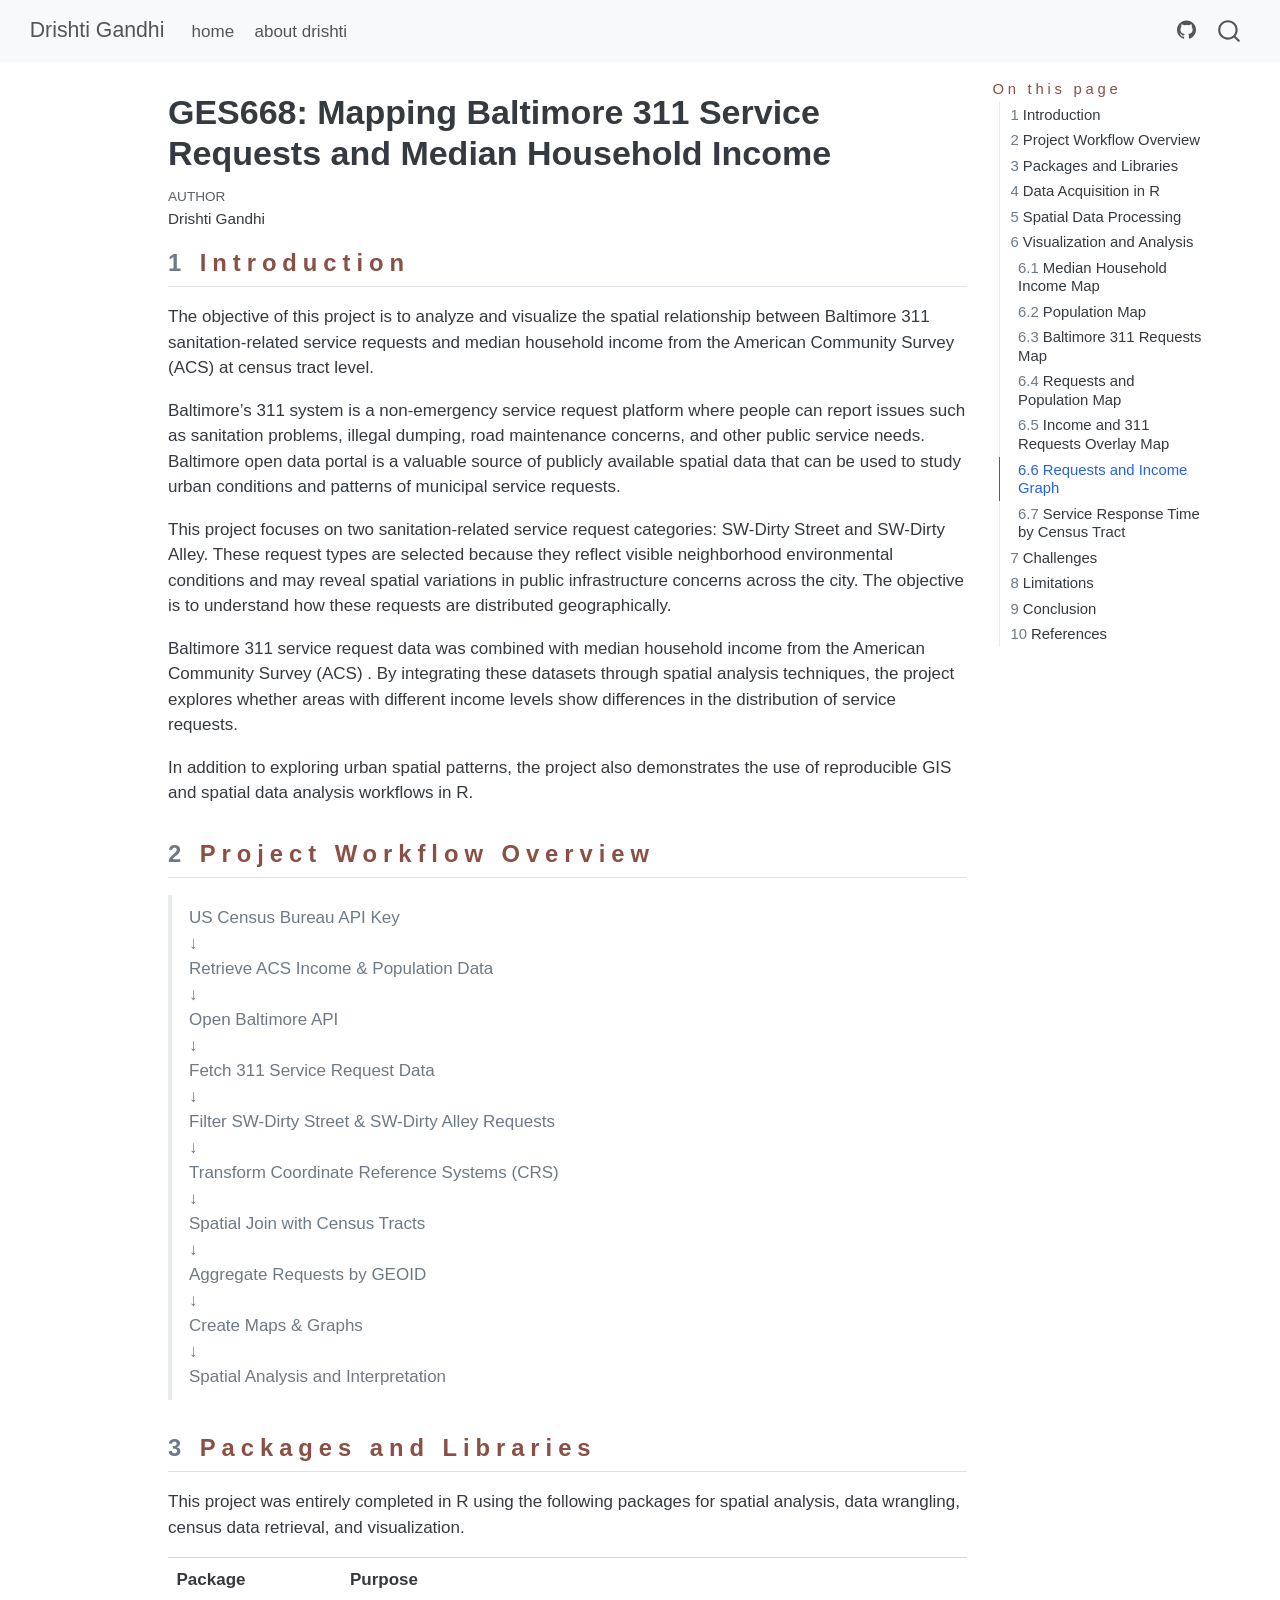
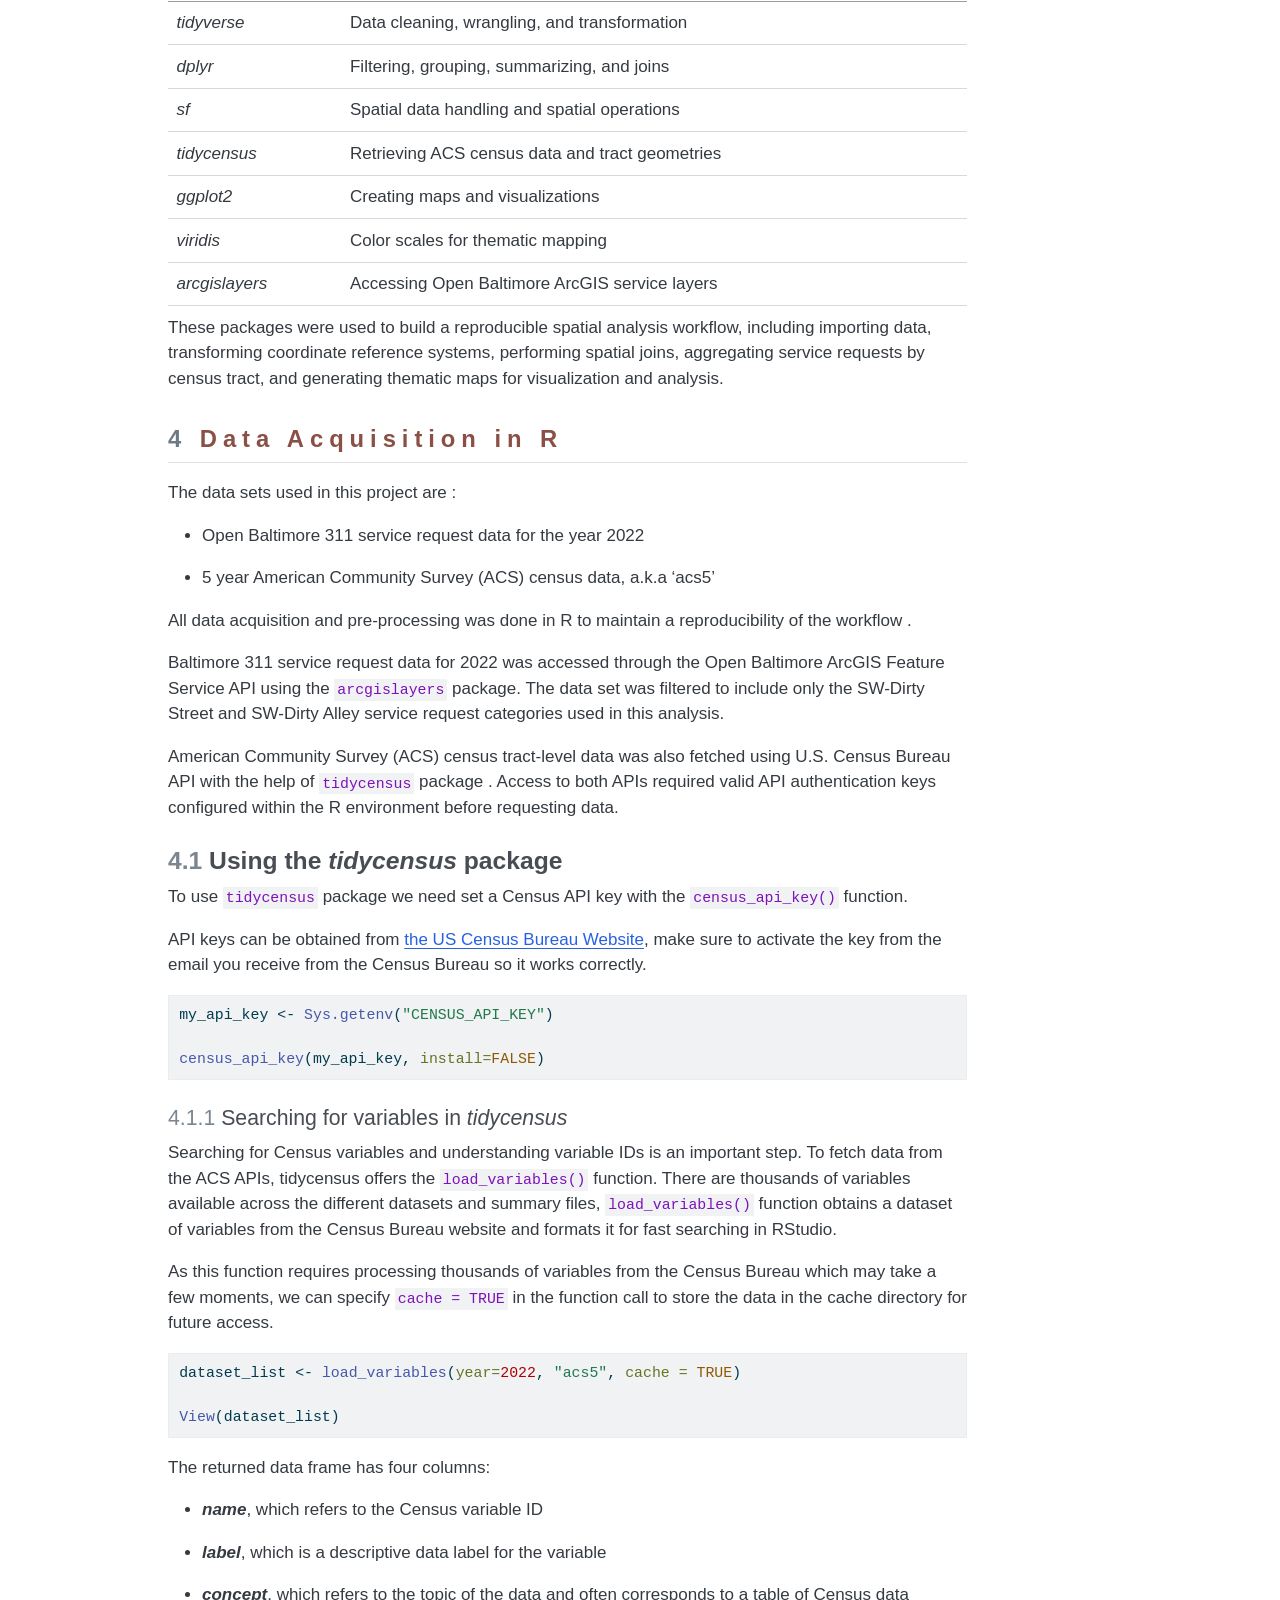
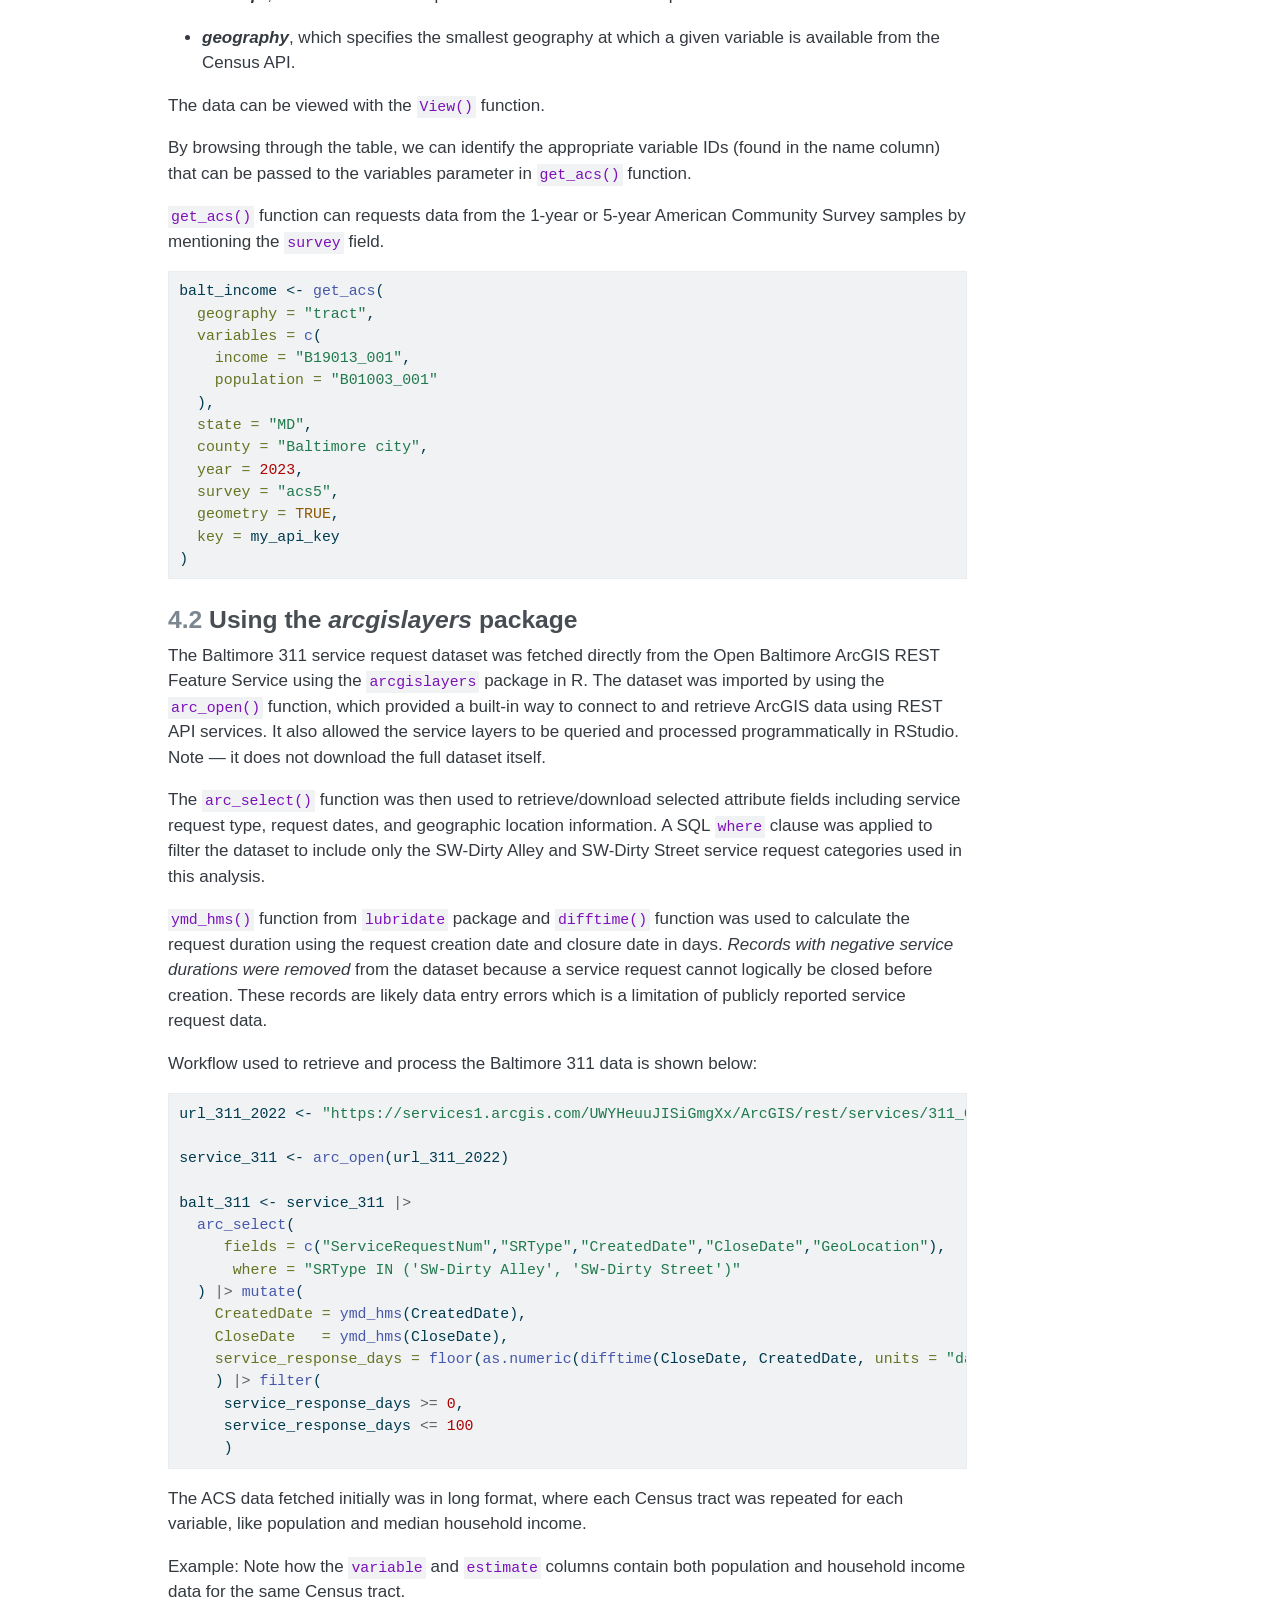
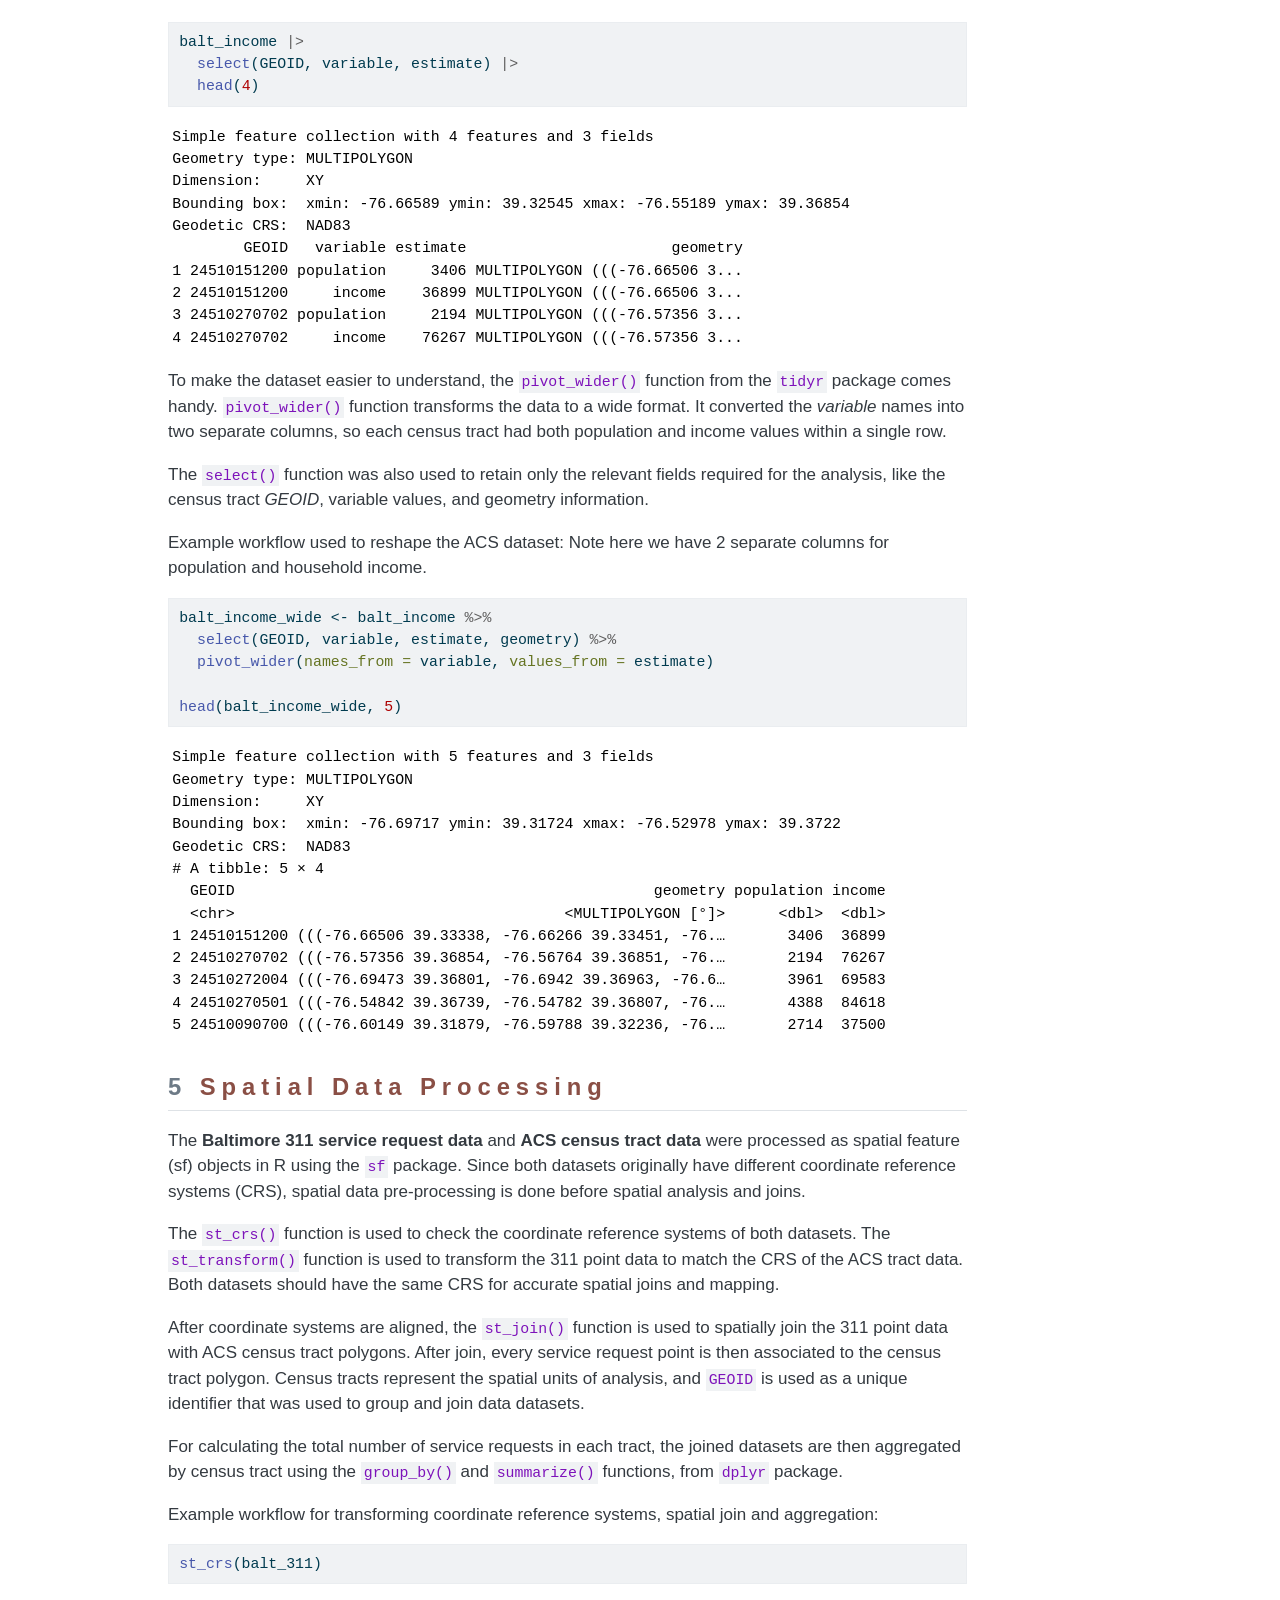
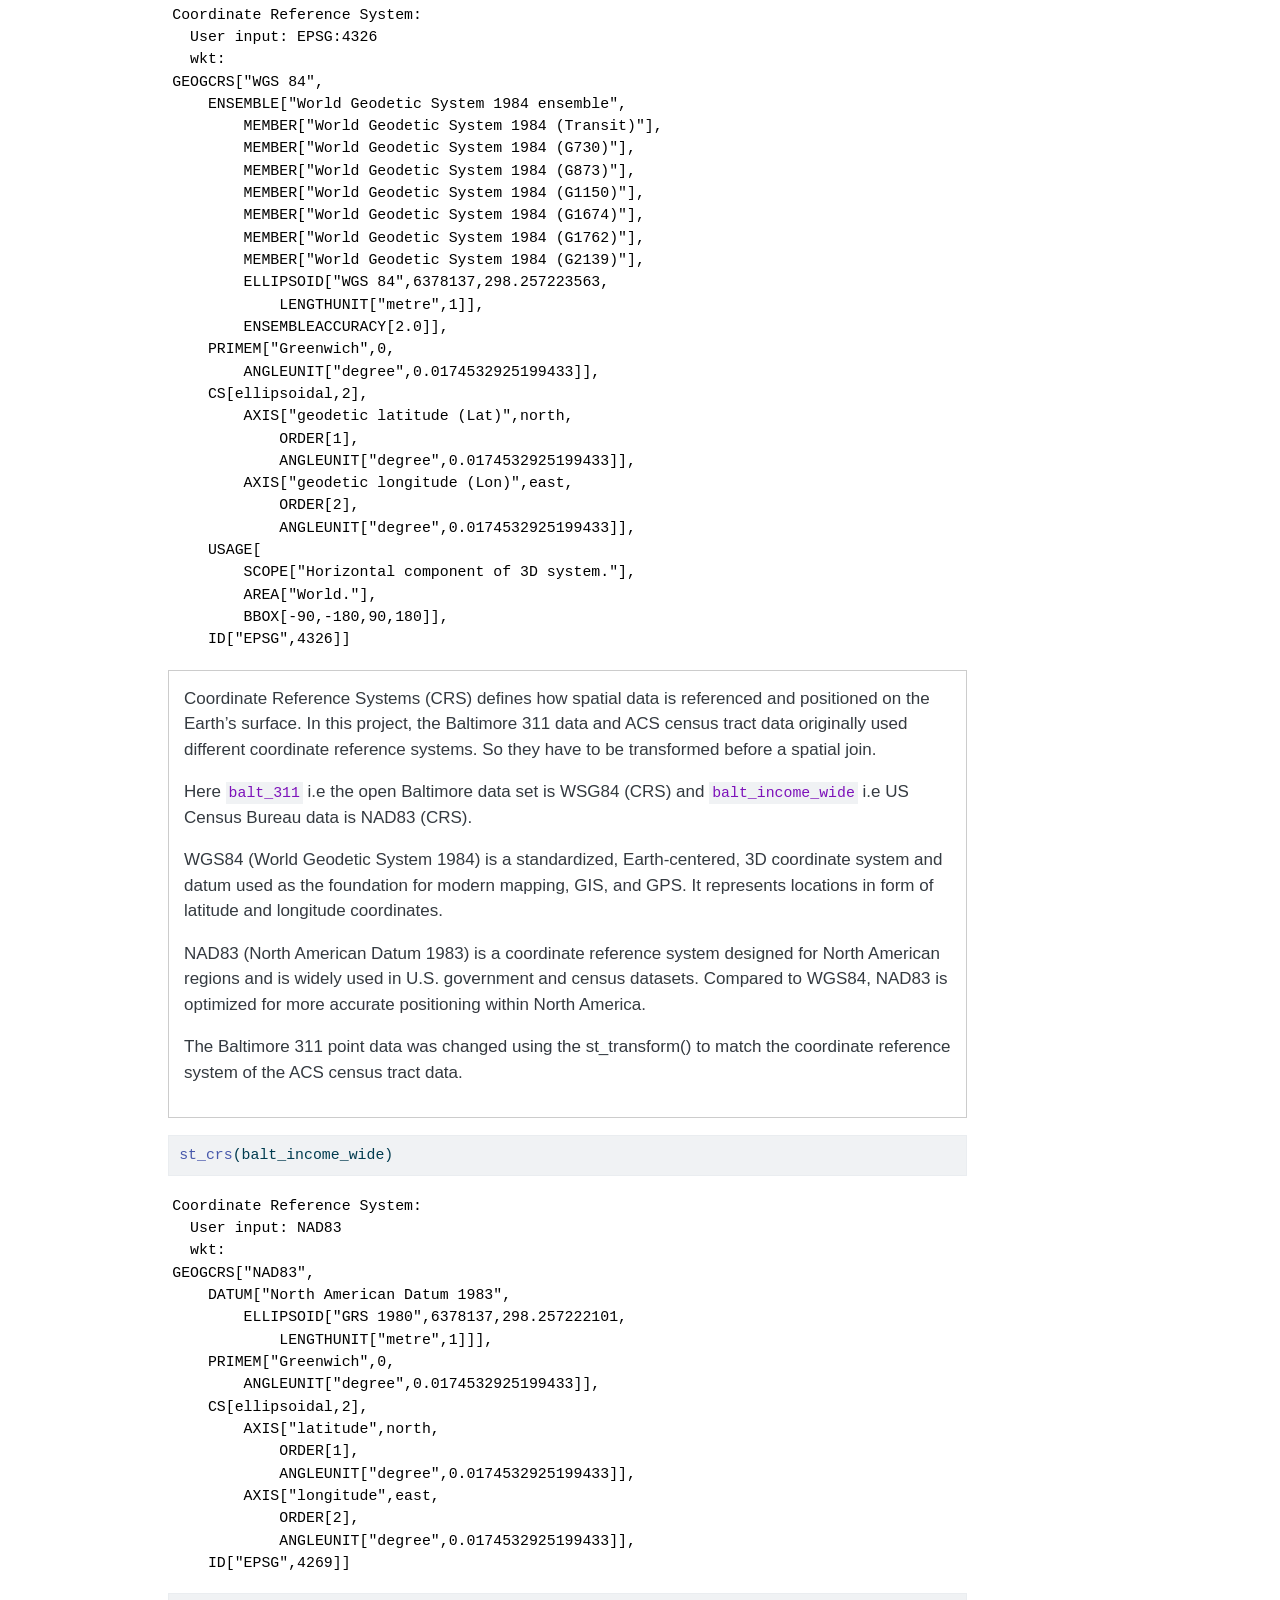
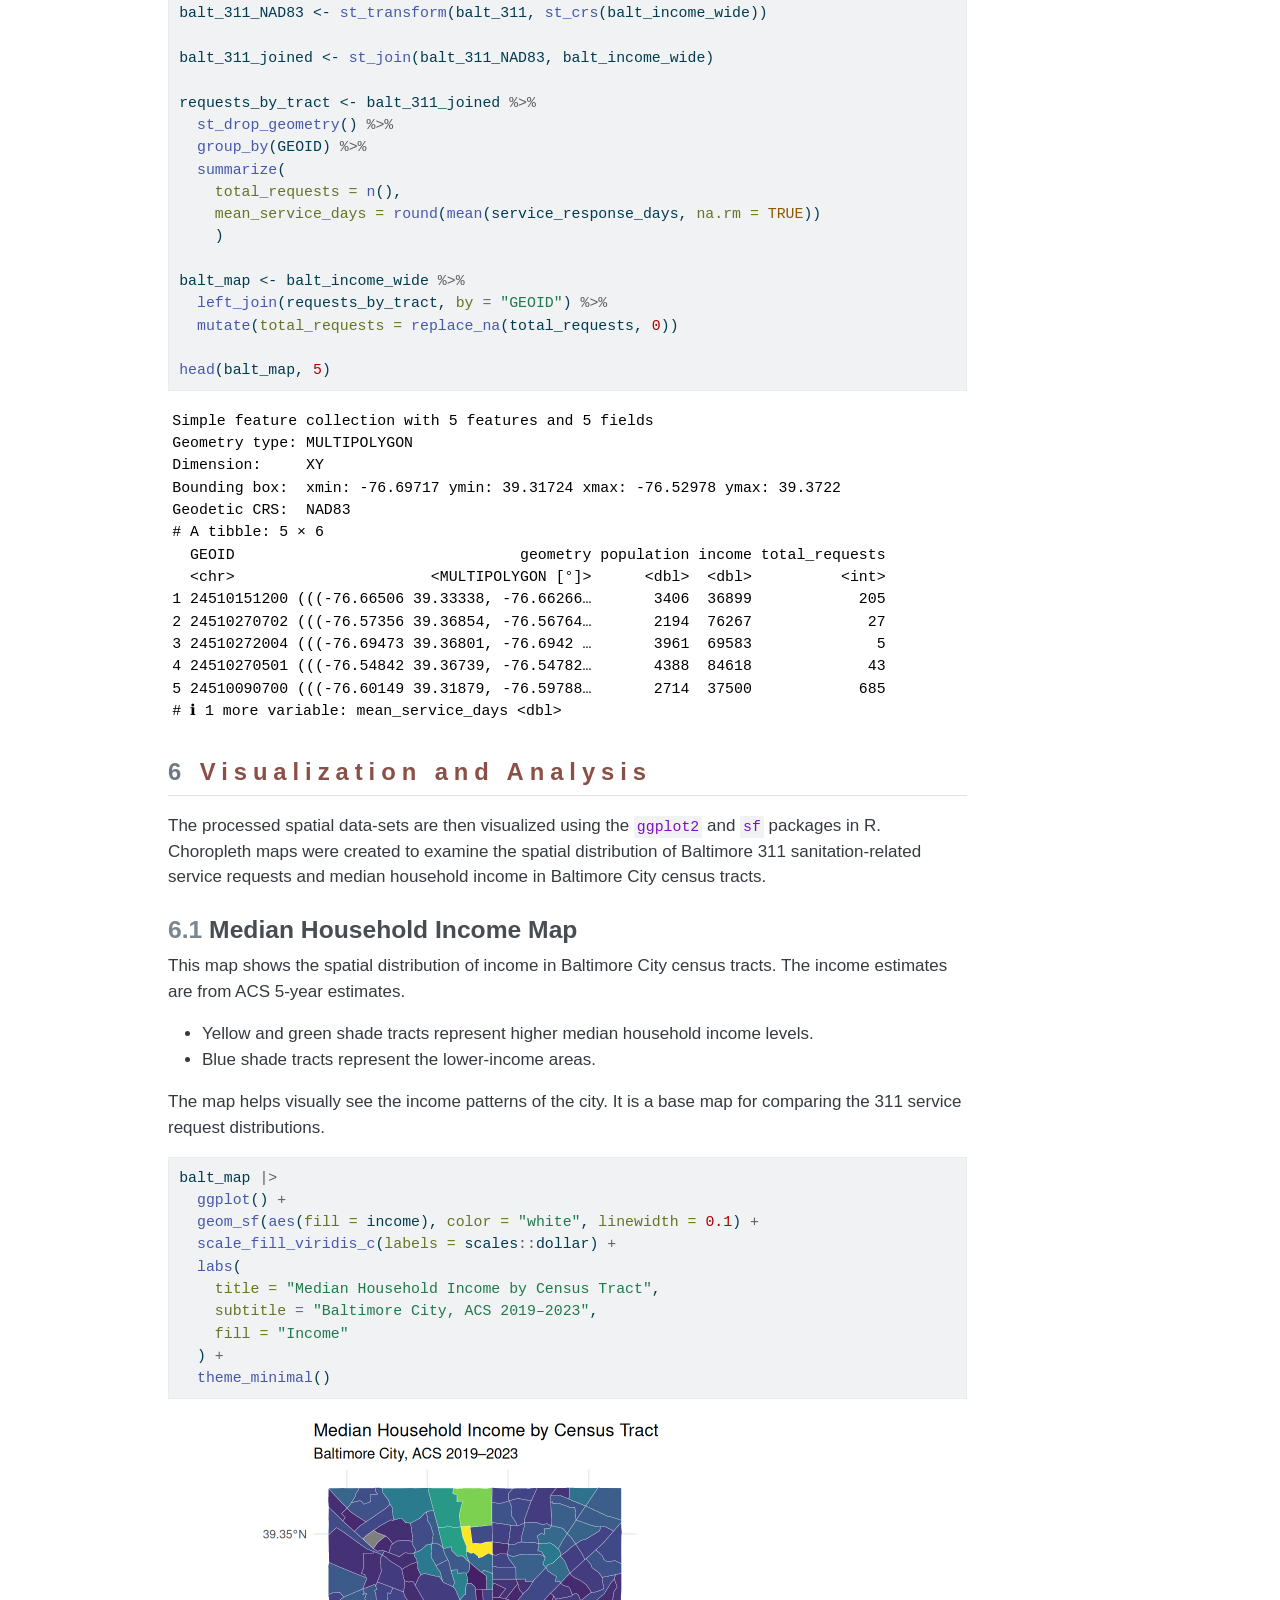
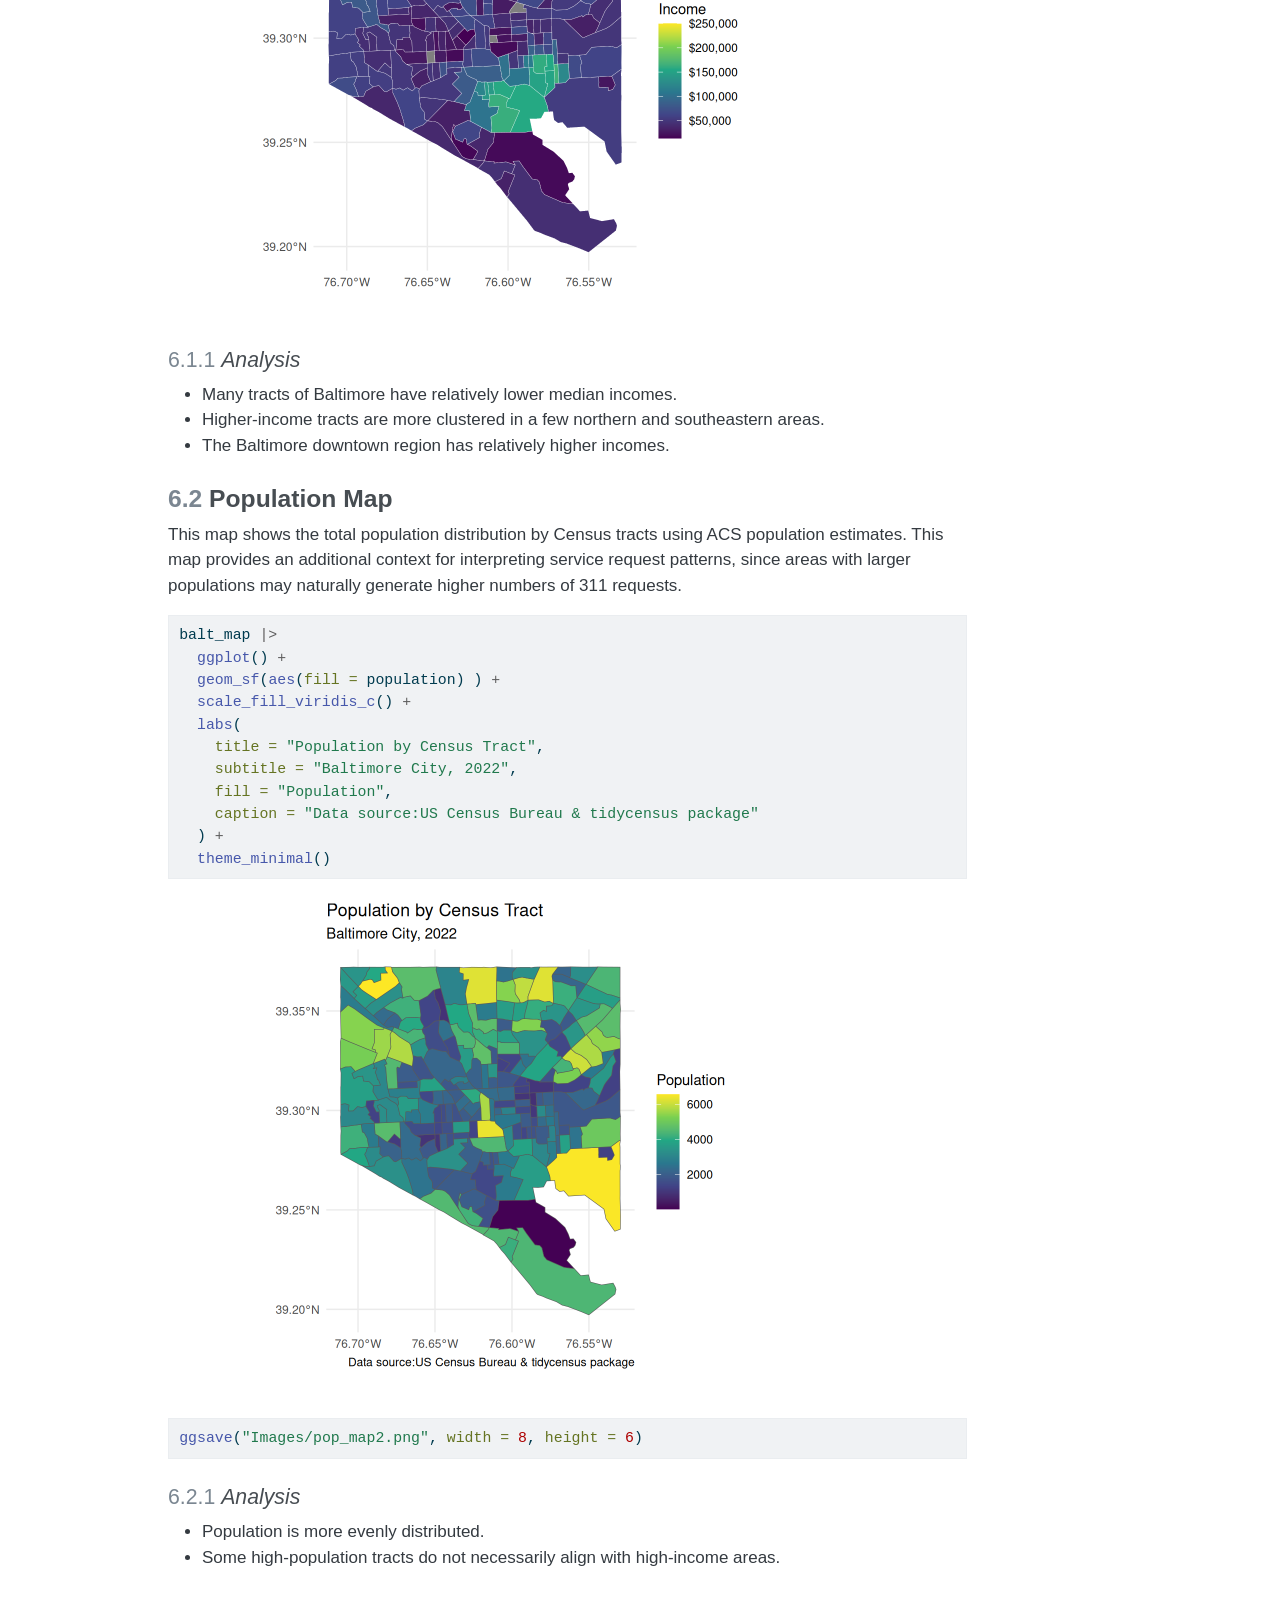
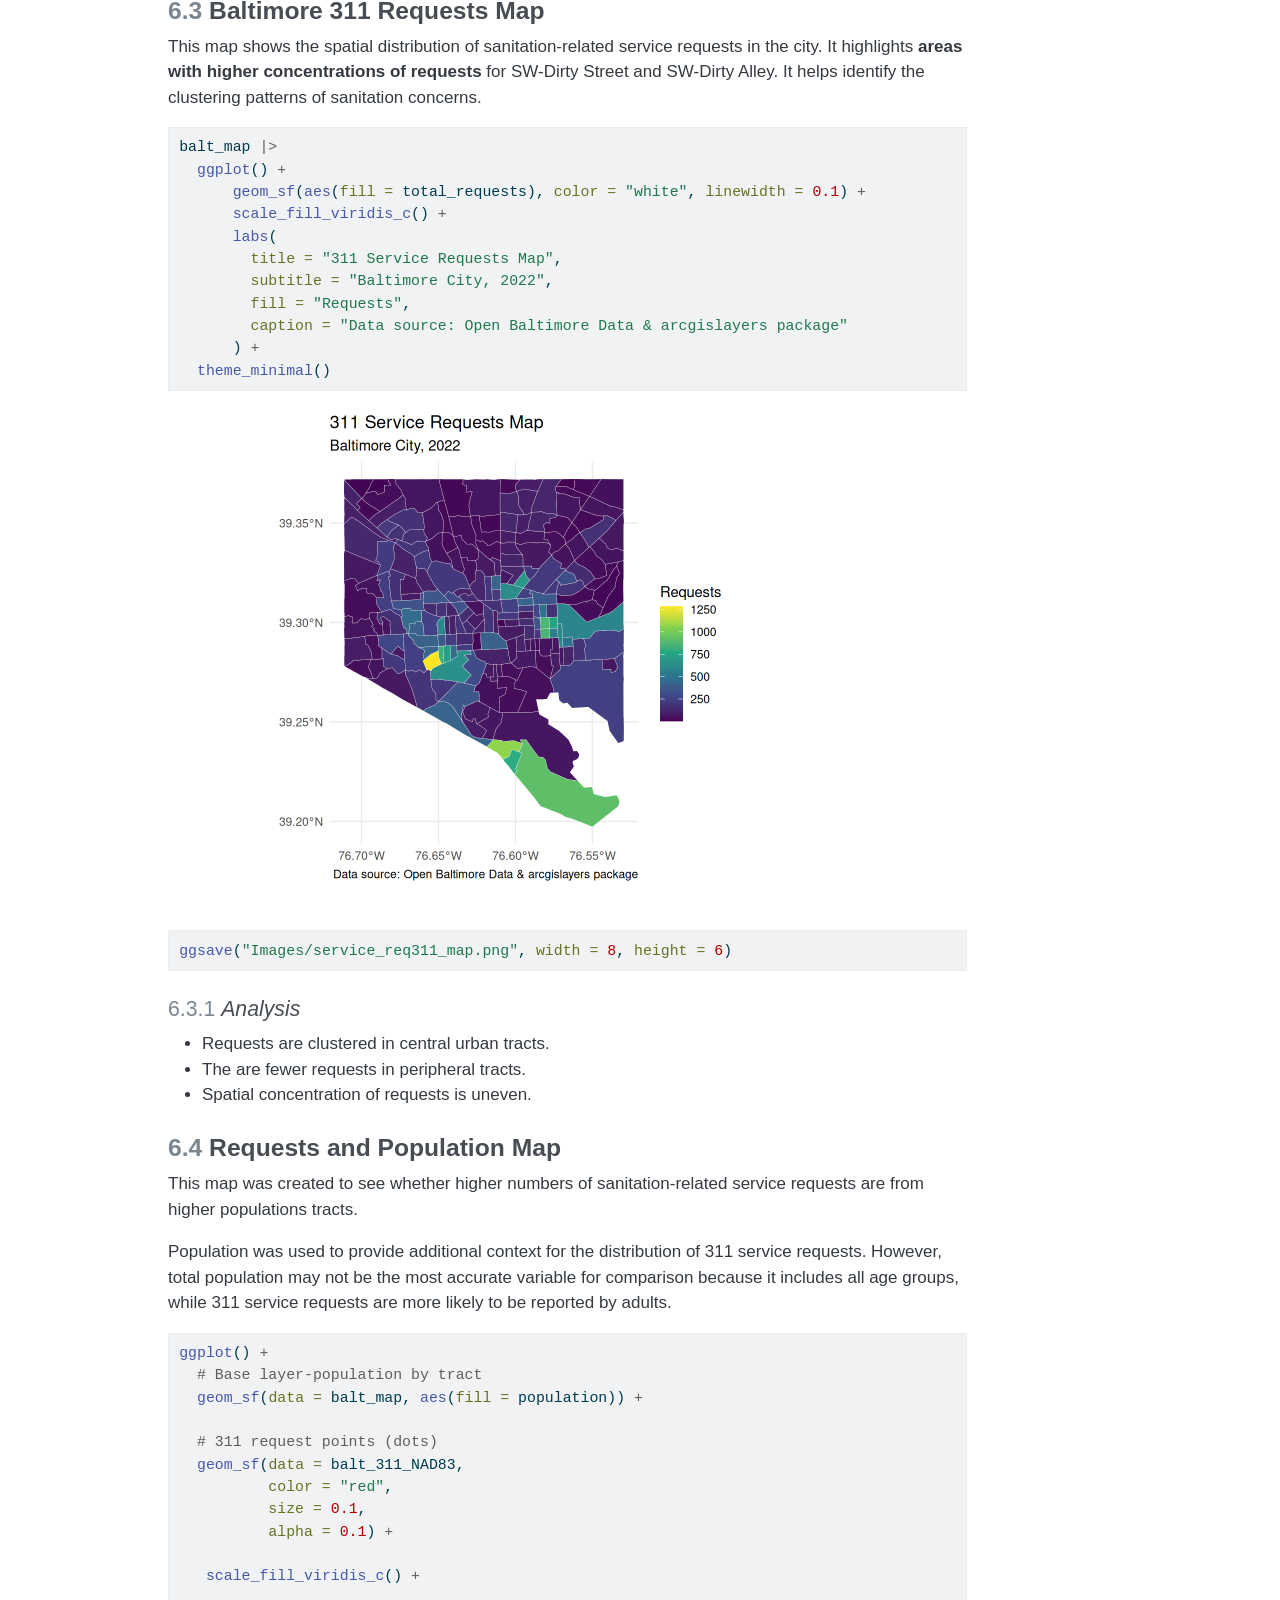
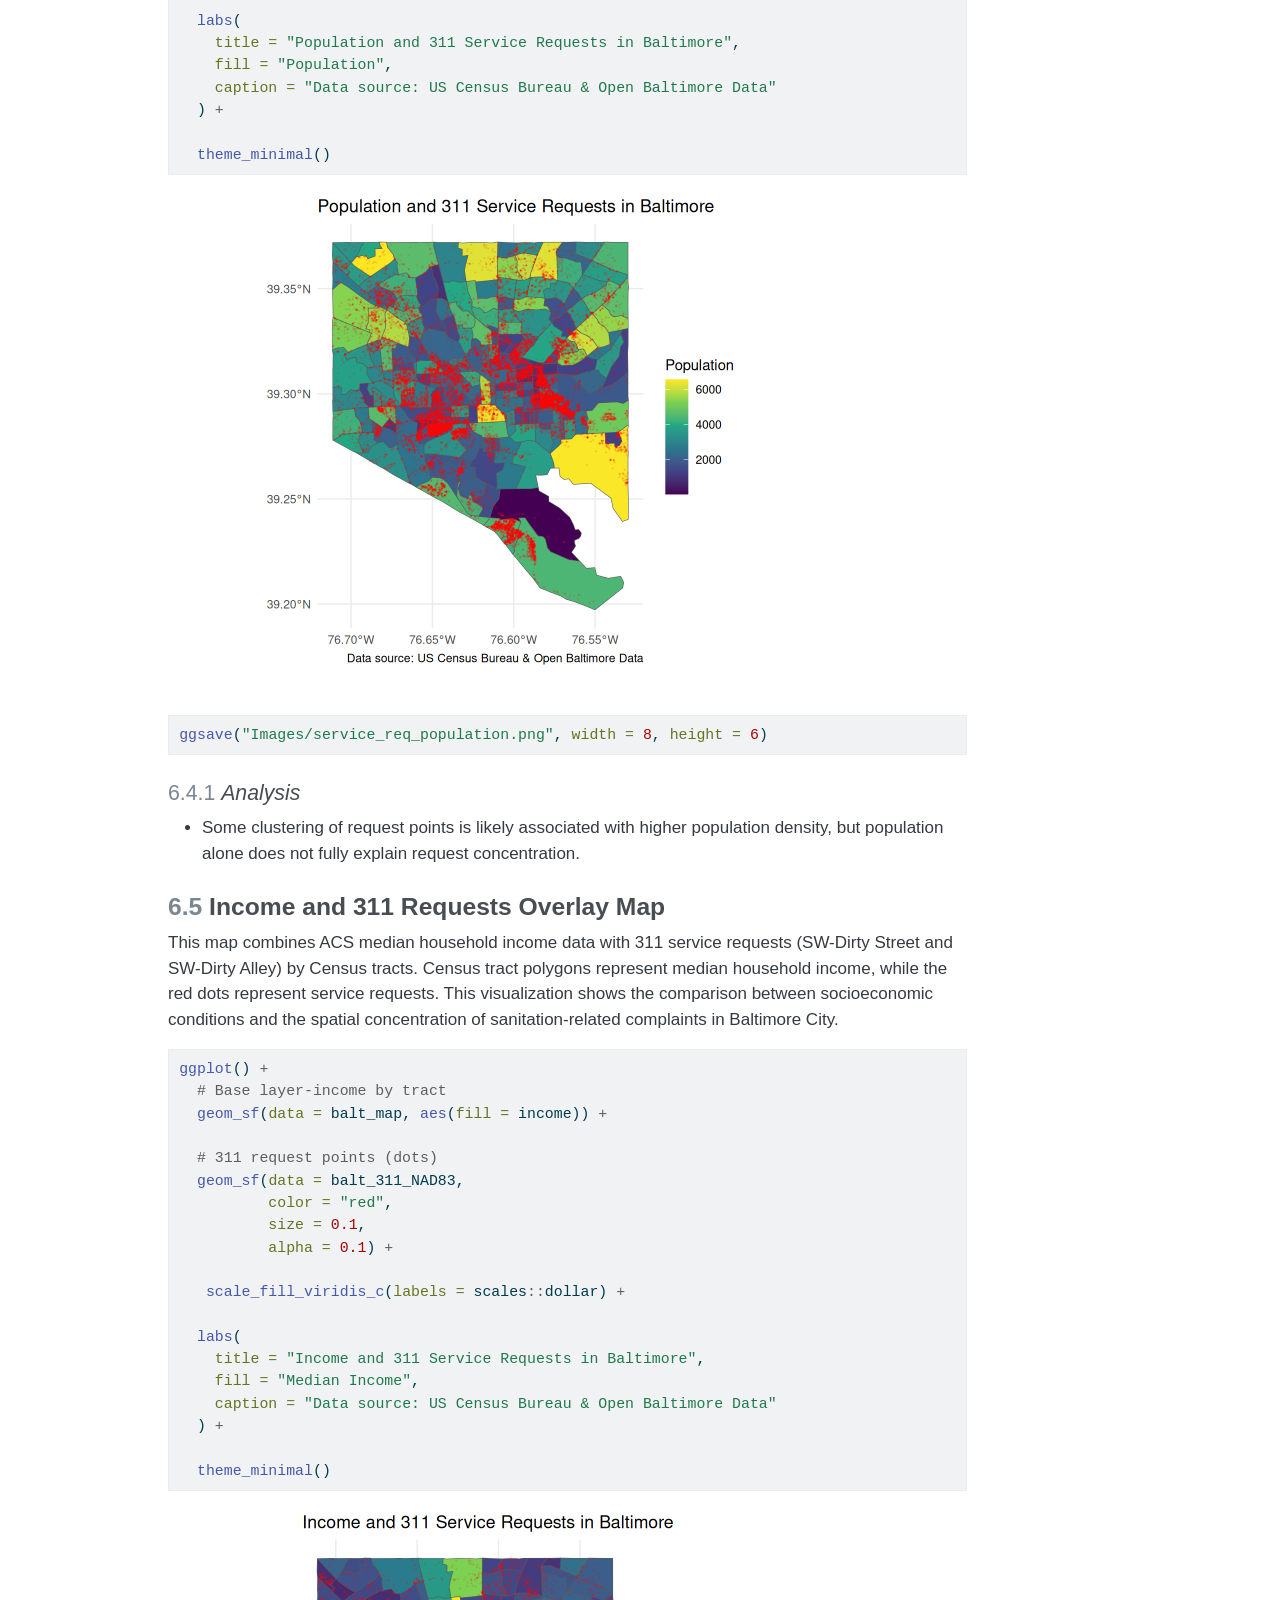
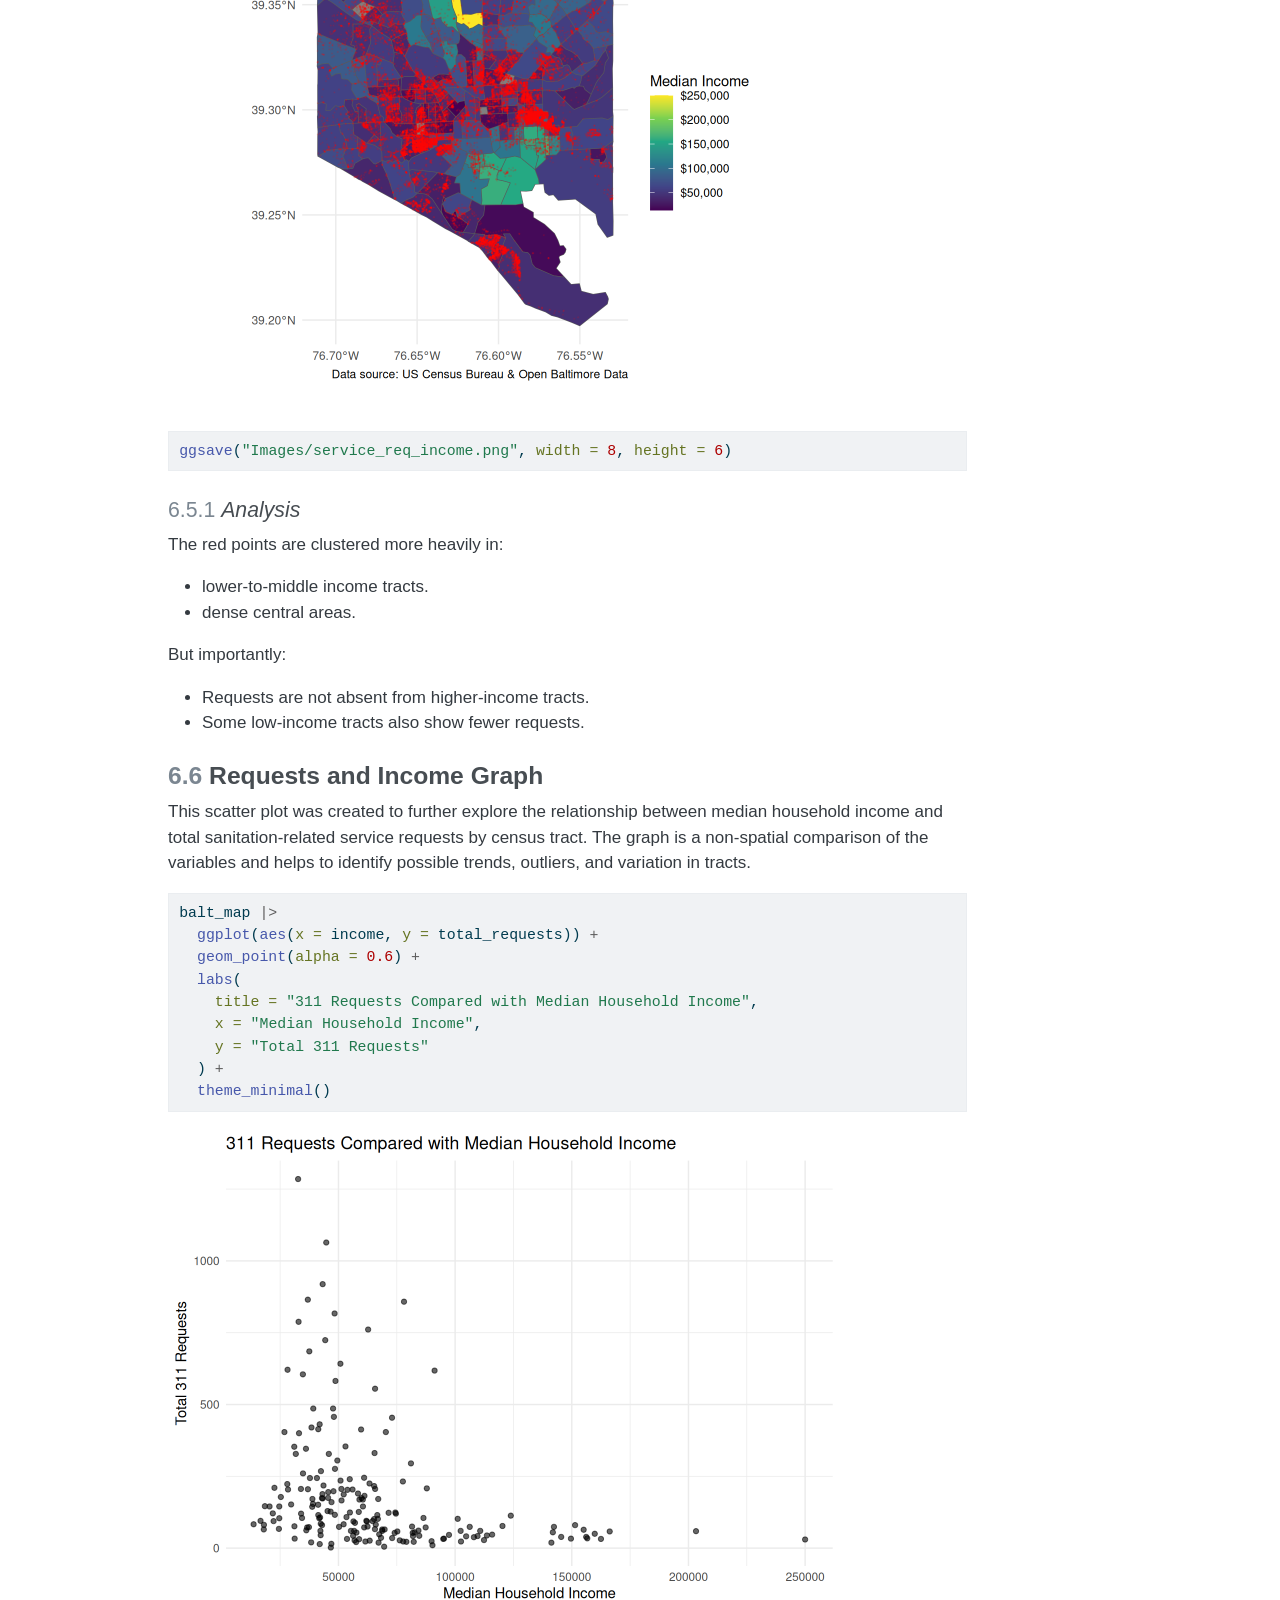
==== commit 305e9d11: "Built site for gh-pages" ====
--- a/ges_668/index.html
+++ b/ges_668/index.html
@@ -2,7 +2,7 @@
 <html xmlns="http://www.w3.org/1999/xhtml" lang="en" xml:lang="en"><head>
 
 <meta charset="utf-8">
-<meta name="generator" content="quarto-1.9.38">
+<meta name="generator" content="quarto-1.10.18">
 
 <meta name="viewport" content="width=device-width, initial-scale=1.0, user-scalable=yes">
 
@@ -13,10 +13,13 @@
 /* Default styles provided by pandoc.
 ** See https://pandoc.org/MANUAL.html#variables-for-html for config info.
 */
-code{white-space: pre-wrap;}
 span.smallcaps{font-variant: small-caps;}
-div.columns{display: flex; gap: min(4vw, 1.5em);}
-div.column{flex: auto; overflow-x: auto;}
+div.columns{display: flex; gap: 1.5em;}
+div.column{flex: auto;}
+@media screen {
+div.columns{gap: min(4vw, 1.5em);}
+div.column{overflow-x: auto;}
+}
 div.hanging-indent{margin-left: 1.5em; text-indent: -1.5em;}
 ul.task-list{list-style: none;}
 ul.task-list li input[type="checkbox"] {
@@ -75,10 +78,10 @@
 <script src="../site_libs/quarto-html/tippy.umd.min.js"></script>
 <script src="../site_libs/quarto-html/anchor.min.js"></script>
 <link href="../site_libs/quarto-html/tippy.css" rel="stylesheet">
-<link href="../site_libs/quarto-html/quarto-syntax-highlighting-15634bcf2e68342d4ad2dfa704d543f6.css" rel="stylesheet" id="quarto-text-highlighting-styles">
+<link href="../site_libs/quarto-html/quarto-syntax-highlighting-64a204ab8560d761af7679ceaba22944.css" rel="stylesheet" id="quarto-text-highlighting-styles">
 <script src="../site_libs/bootstrap/bootstrap.min.js"></script>
 <link href="../site_libs/bootstrap/bootstrap-icons.css" rel="stylesheet">
-<link href="../site_libs/bootstrap/bootstrap-bba5ebae505b5c03f3f0d8040a416a6b.min.css" rel="stylesheet" append-hash="true" id="quarto-bootstrap" data-mode="light">
+<link href="../site_libs/bootstrap/bootstrap-6ac2aec46ad7f46b16024ee4409aa65c.min.css" rel="stylesheet" append-hash="true" id="quarto-bootstrap" data-mode="light">
 <script id="quarto-search-options" type="application/json">{
   "location": "navbar",
   "copy-button": false,
--- a/site_libs/quarto-html/quarto-syntax-highlighting-64a204ab8560d761af7679ceaba22944.css
+++ b/site_libs/quarto-html/quarto-syntax-highlighting-64a204ab8560d761af7679ceaba22944.css
@@ -0,0 +1,236 @@
+/* quarto syntax highlight colors */
+:root {
+  --quarto-hl-ot-color: #003B4F;
+  --quarto-hl-at-color: #657422;
+  --quarto-hl-ss-color: #20794D;
+  --quarto-hl-an-color: #5E5E5E;
+  --quarto-hl-fu-color: #4758AB;
+  --quarto-hl-st-color: #20794D;
+  --quarto-hl-cf-color: #003B4F;
+  --quarto-hl-op-color: #5E5E5E;
+  --quarto-hl-er-color: #AD0000;
+  --quarto-hl-bn-color: #AD0000;
+  --quarto-hl-al-color: #AD0000;
+  --quarto-hl-va-color: #111111;
+  --quarto-hl-bu-color: inherit;
+  --quarto-hl-ex-color: inherit;
+  --quarto-hl-pp-color: #AD0000;
+  --quarto-hl-in-color: #5E5E5E;
+  --quarto-hl-vs-color: #20794D;
+  --quarto-hl-wa-color: #5E5E5E;
+  --quarto-hl-do-color: #5E5E5E;
+  --quarto-hl-im-color: #00769E;
+  --quarto-hl-ch-color: #20794D;
+  --quarto-hl-dt-color: #AD0000;
+  --quarto-hl-fl-color: #AD0000;
+  --quarto-hl-co-color: #5E5E5E;
+  --quarto-hl-cv-color: #5E5E5E;
+  --quarto-hl-cn-color: #8f5902;
+  --quarto-hl-sc-color: #5E5E5E;
+  --quarto-hl-dv-color: #AD0000;
+  --quarto-hl-kw-color: #003B4F;
+}
+
+/* other quarto variables */
+:root {
+  --quarto-font-monospace: SFMono-Regular, Menlo, Monaco, Consolas, "Liberation Mono", "Courier New", monospace;
+}
+
+/* syntax highlight based on Pandoc's rules */
+pre > code.sourceCode > span {
+  color: #003B4F;
+}
+
+code.sourceCode > span {
+  color: #003B4F;
+}
+
+div.sourceCode,
+div.sourceCode pre.sourceCode {
+  color: #003B4F;
+}
+
+/* Normal */
+code span {
+  color: #003B4F;
+}
+
+/* Alert */
+code span.al {
+  color: #AD0000;
+  font-style: inherit;
+}
+
+/* Annotation */
+code span.an {
+  color: #5E5E5E;
+  font-style: inherit;
+}
+
+/* Attribute */
+code span.at {
+  color: #657422;
+  font-style: inherit;
+}
+
+/* BaseN */
+code span.bn {
+  color: #AD0000;
+  font-style: inherit;
+}
+
+/* BuiltIn */
+code span.bu {
+  font-style: inherit;
+}
+
+/* ControlFlow */
+code span.cf {
+  color: #003B4F;
+  font-weight: bold;
+  font-style: inherit;
+}
+
+/* Char */
+code span.ch {
+  color: #20794D;
+  font-style: inherit;
+}
+
+/* Constant */
+code span.cn {
+  color: #8f5902;
+  font-style: inherit;
+}
+
+/* Comment */
+code span.co {
+  color: #5E5E5E;
+  font-style: inherit;
+}
+
+/* CommentVar */
+code span.cv {
+  color: #5E5E5E;
+  font-style: italic;
+}
+
+/* Documentation */
+code span.do {
+  color: #5E5E5E;
+  font-style: italic;
+}
+
+/* DataType */
+code span.dt {
+  color: #AD0000;
+  font-style: inherit;
+}
+
+/* DecVal */
+code span.dv {
+  color: #AD0000;
+  font-style: inherit;
+}
+
+/* Error */
+code span.er {
+  color: #AD0000;
+  font-style: inherit;
+}
+
+/* Extension */
+code span.ex {
+  font-style: inherit;
+}
+
+/* Float */
+code span.fl {
+  color: #AD0000;
+  font-style: inherit;
+}
+
+/* Function */
+code span.fu {
+  color: #4758AB;
+  font-style: inherit;
+}
+
+/* Import */
+code span.im {
+  color: #00769E;
+  font-style: inherit;
+}
+
+/* Information */
+code span.in {
+  color: #5E5E5E;
+  font-style: inherit;
+}
+
+/* Keyword */
+code span.kw {
+  color: #003B4F;
+  font-weight: bold;
+  font-style: inherit;
+}
+
+/* Operator */
+code span.op {
+  color: #5E5E5E;
+  font-style: inherit;
+}
+
+/* Other */
+code span.ot {
+  color: #003B4F;
+  font-style: inherit;
+}
+
+/* Preprocessor */
+code span.pp {
+  color: #AD0000;
+  font-style: inherit;
+}
+
+/* SpecialChar */
+code span.sc {
+  color: #5E5E5E;
+  font-style: inherit;
+}
+
+/* SpecialString */
+code span.ss {
+  color: #20794D;
+  font-style: inherit;
+}
+
+/* String */
+code span.st {
+  color: #20794D;
+  font-style: inherit;
+}
+
+/* Variable */
+code span.va {
+  color: #111111;
+  font-style: inherit;
+}
+
+/* VerbatimString */
+code span.vs {
+  color: #20794D;
+  font-style: inherit;
+}
+
+/* Warning */
+code span.wa {
+  color: #5E5E5E;
+  font-style: italic;
+}
+
+.prevent-inlining {
+  content: "</";
+}
+
+/*# sourceMappingURL=9d8d5bb603a83b8298b89080a598c93b.css.map */
